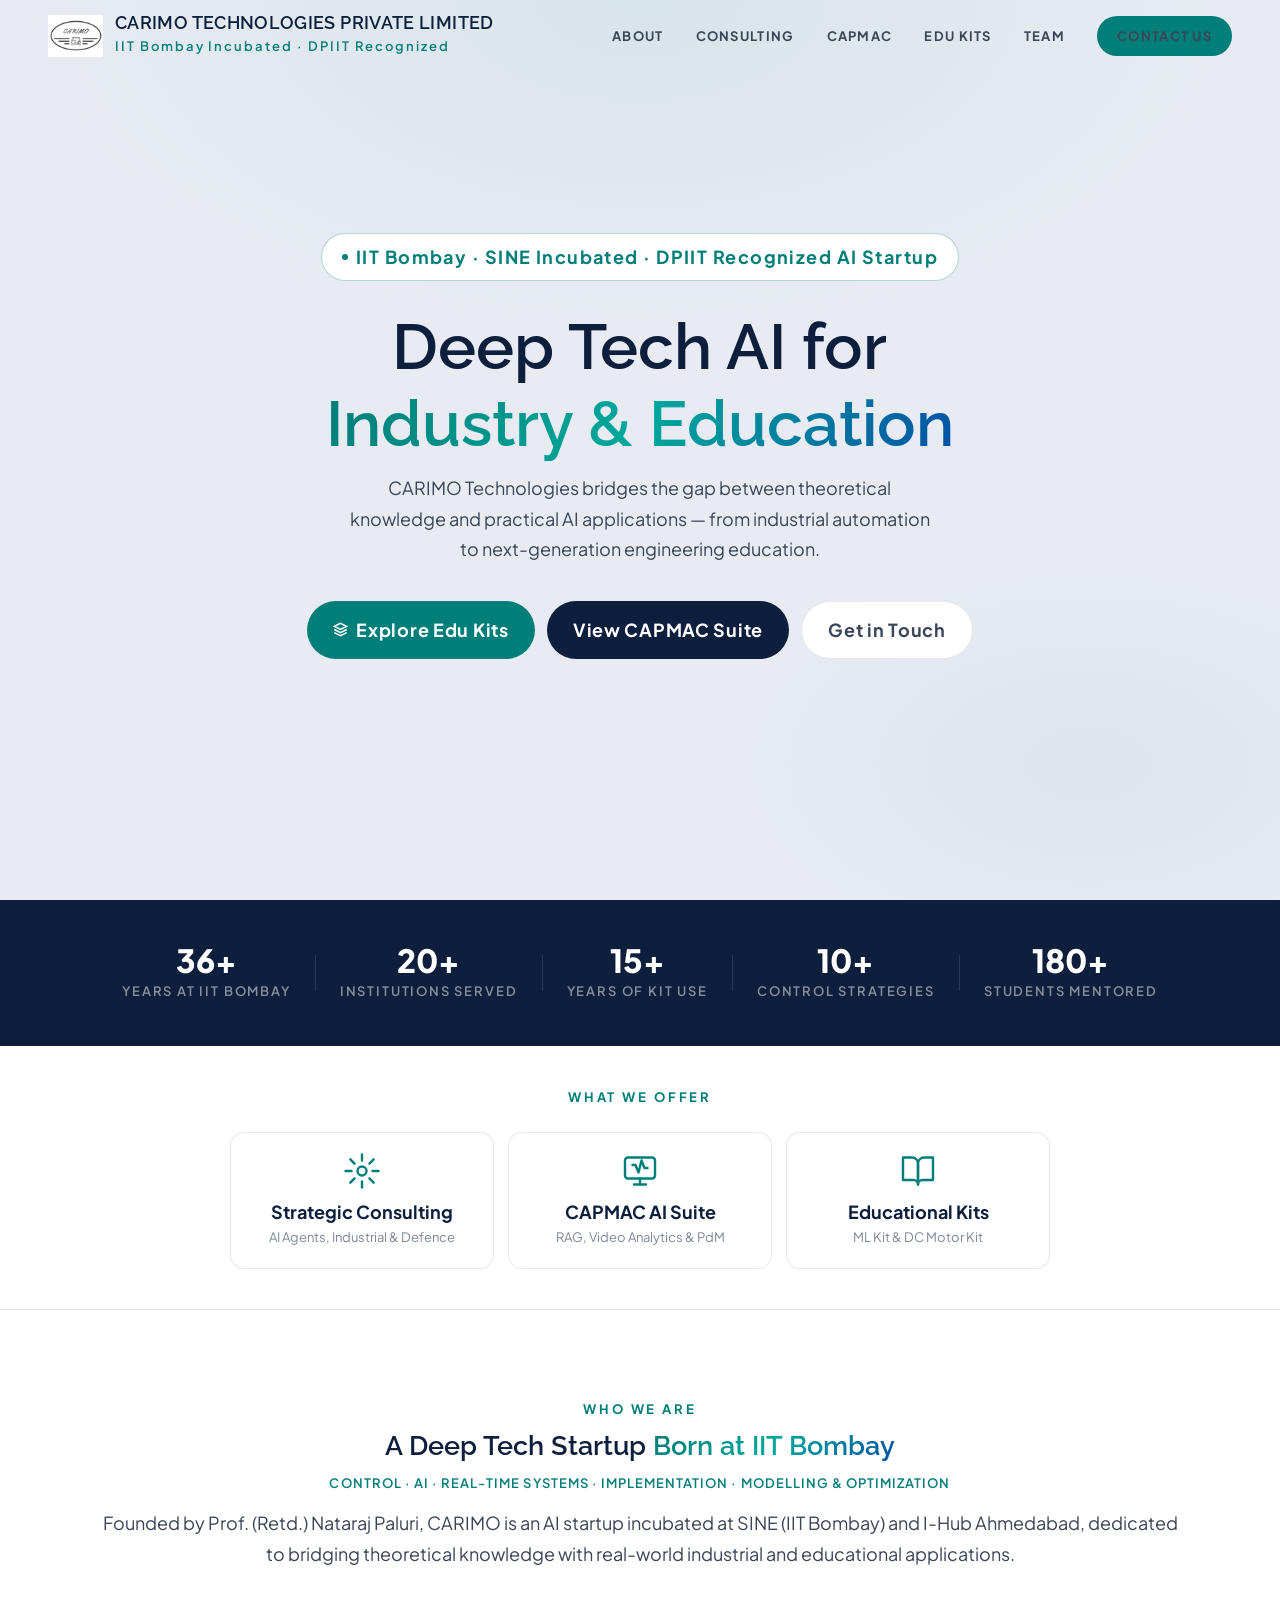
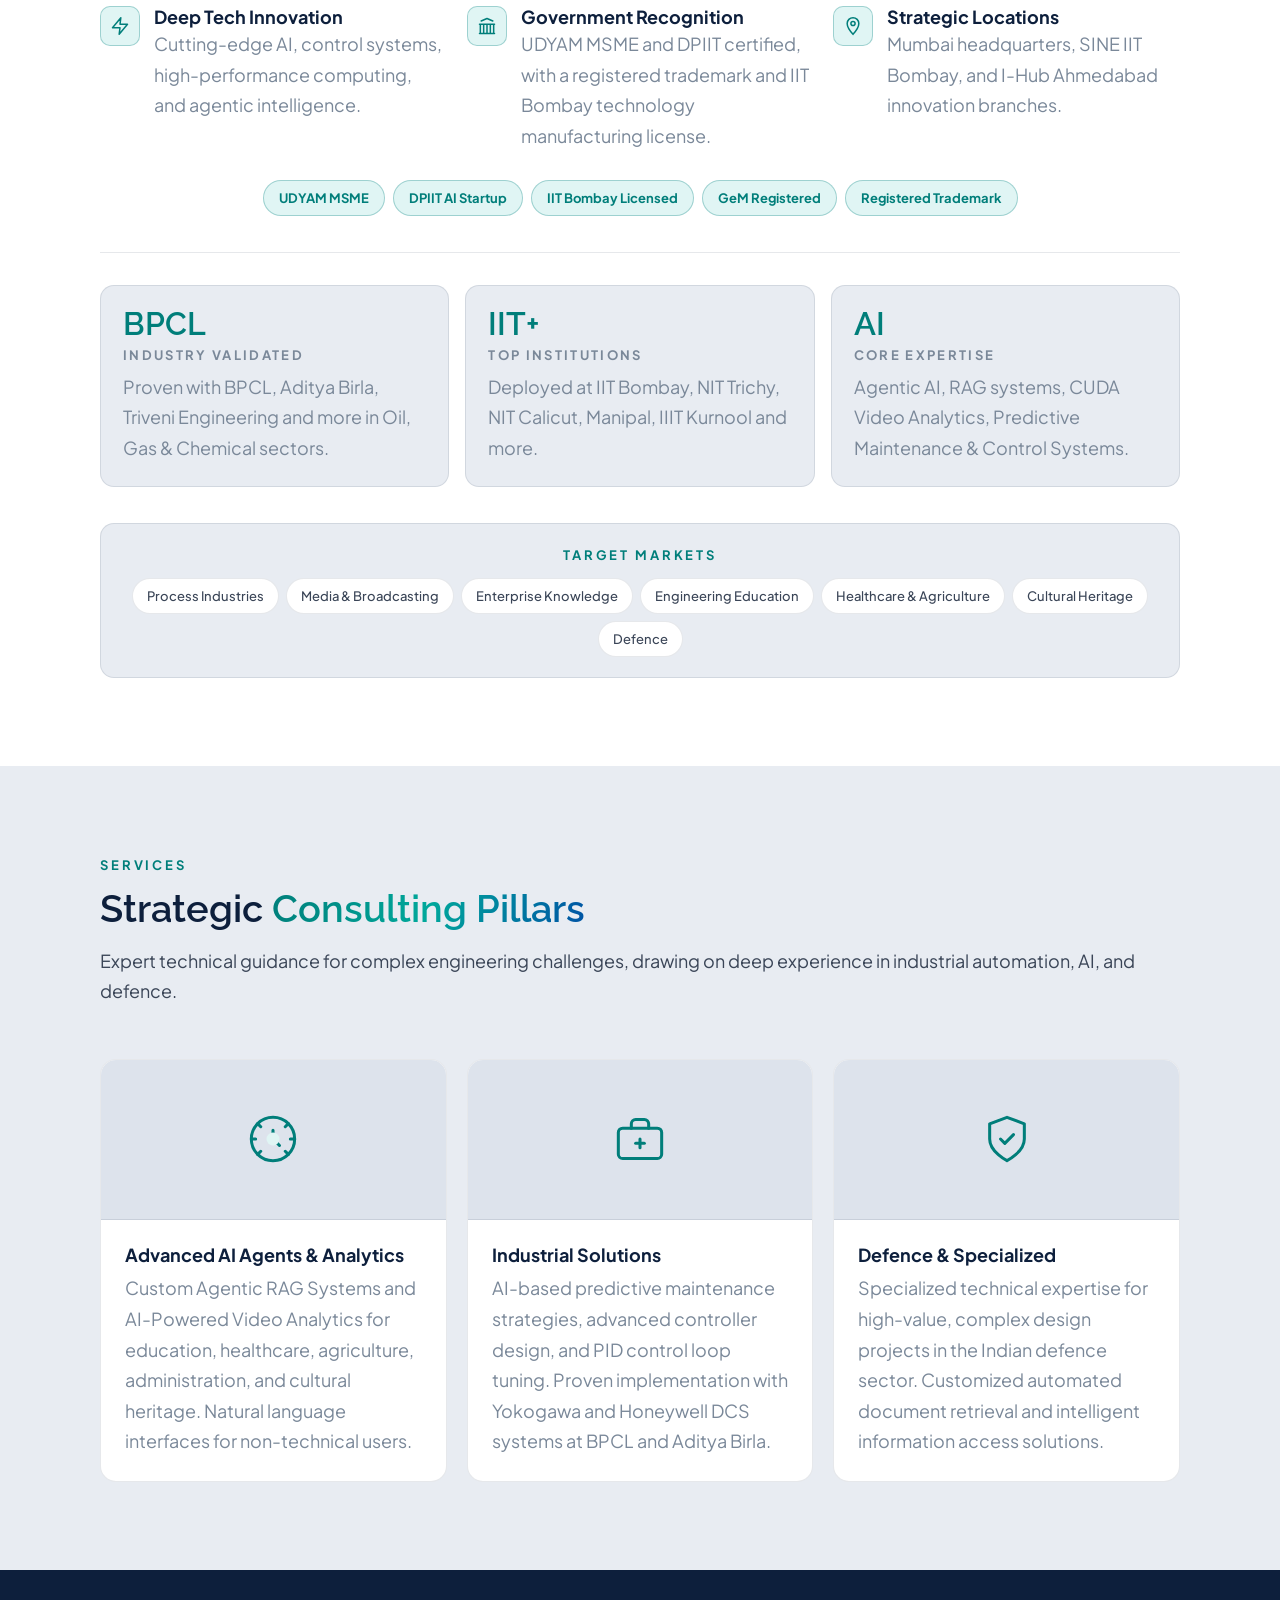
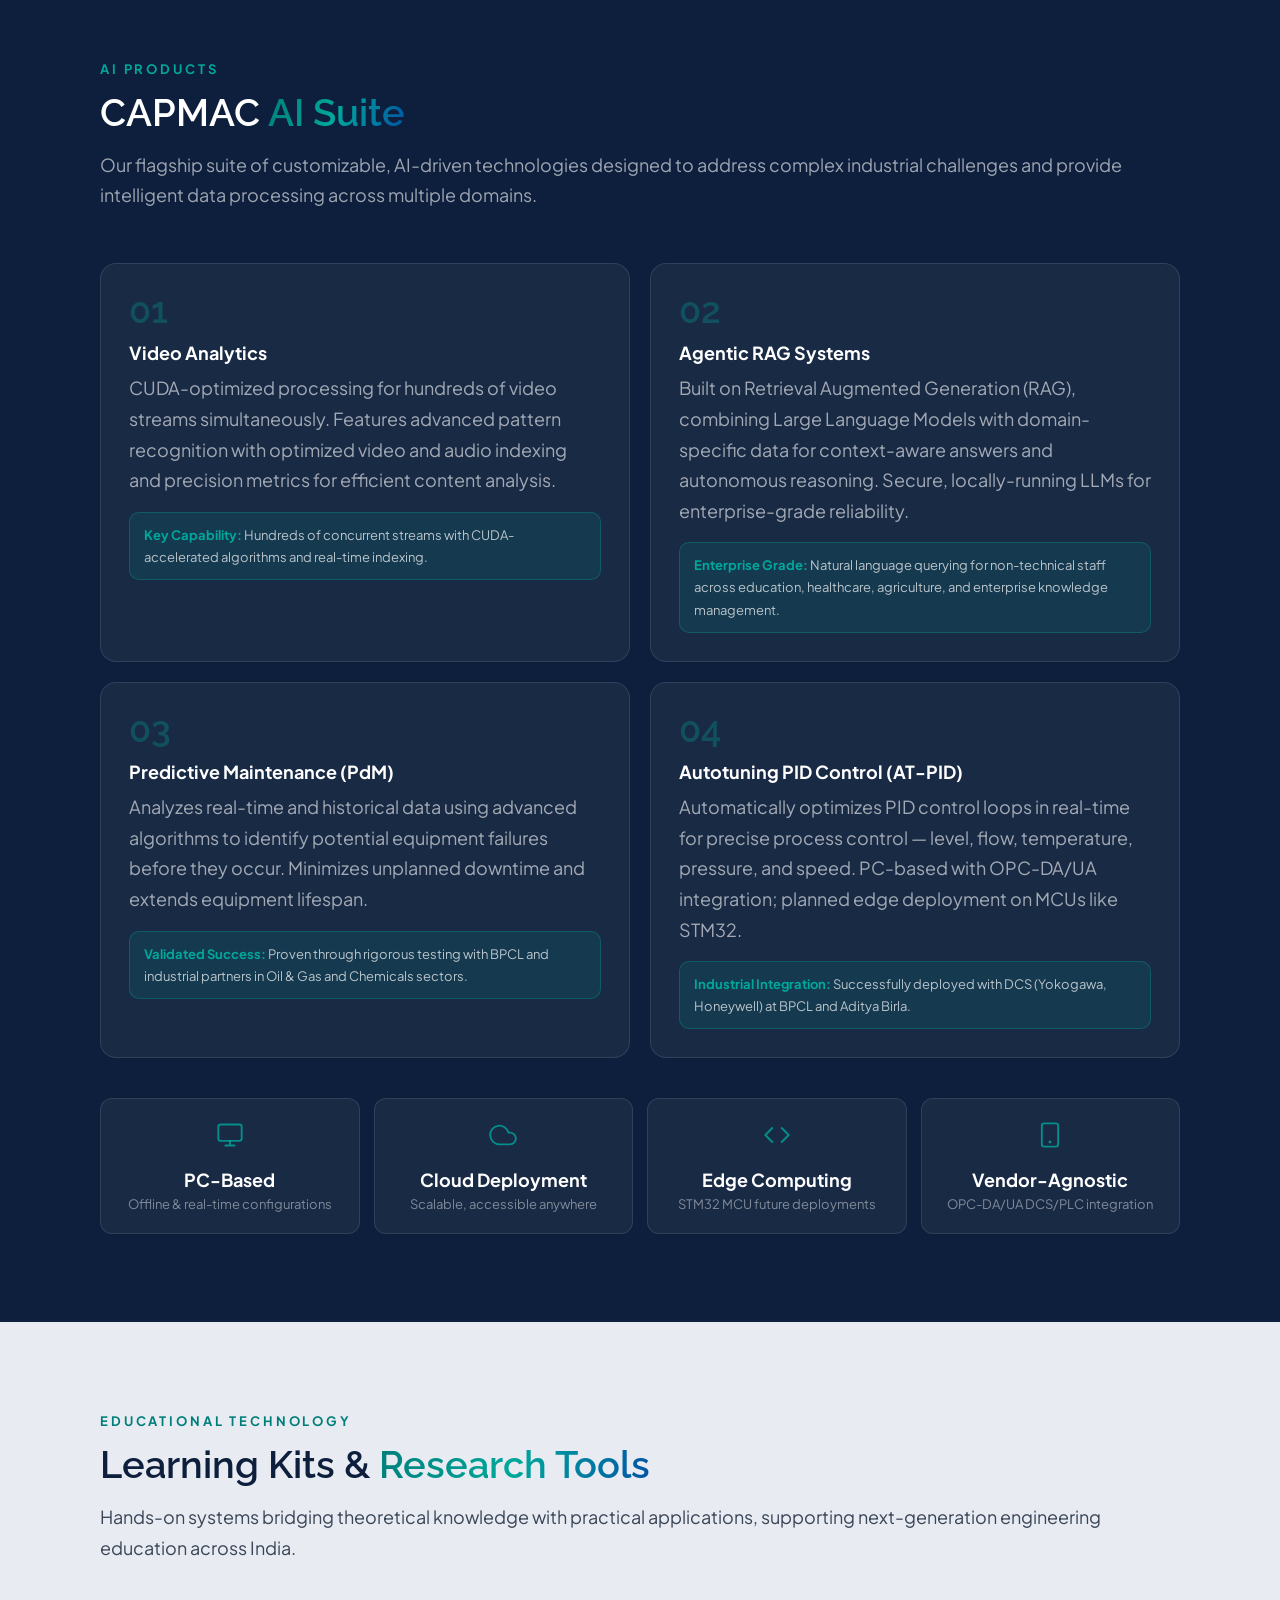
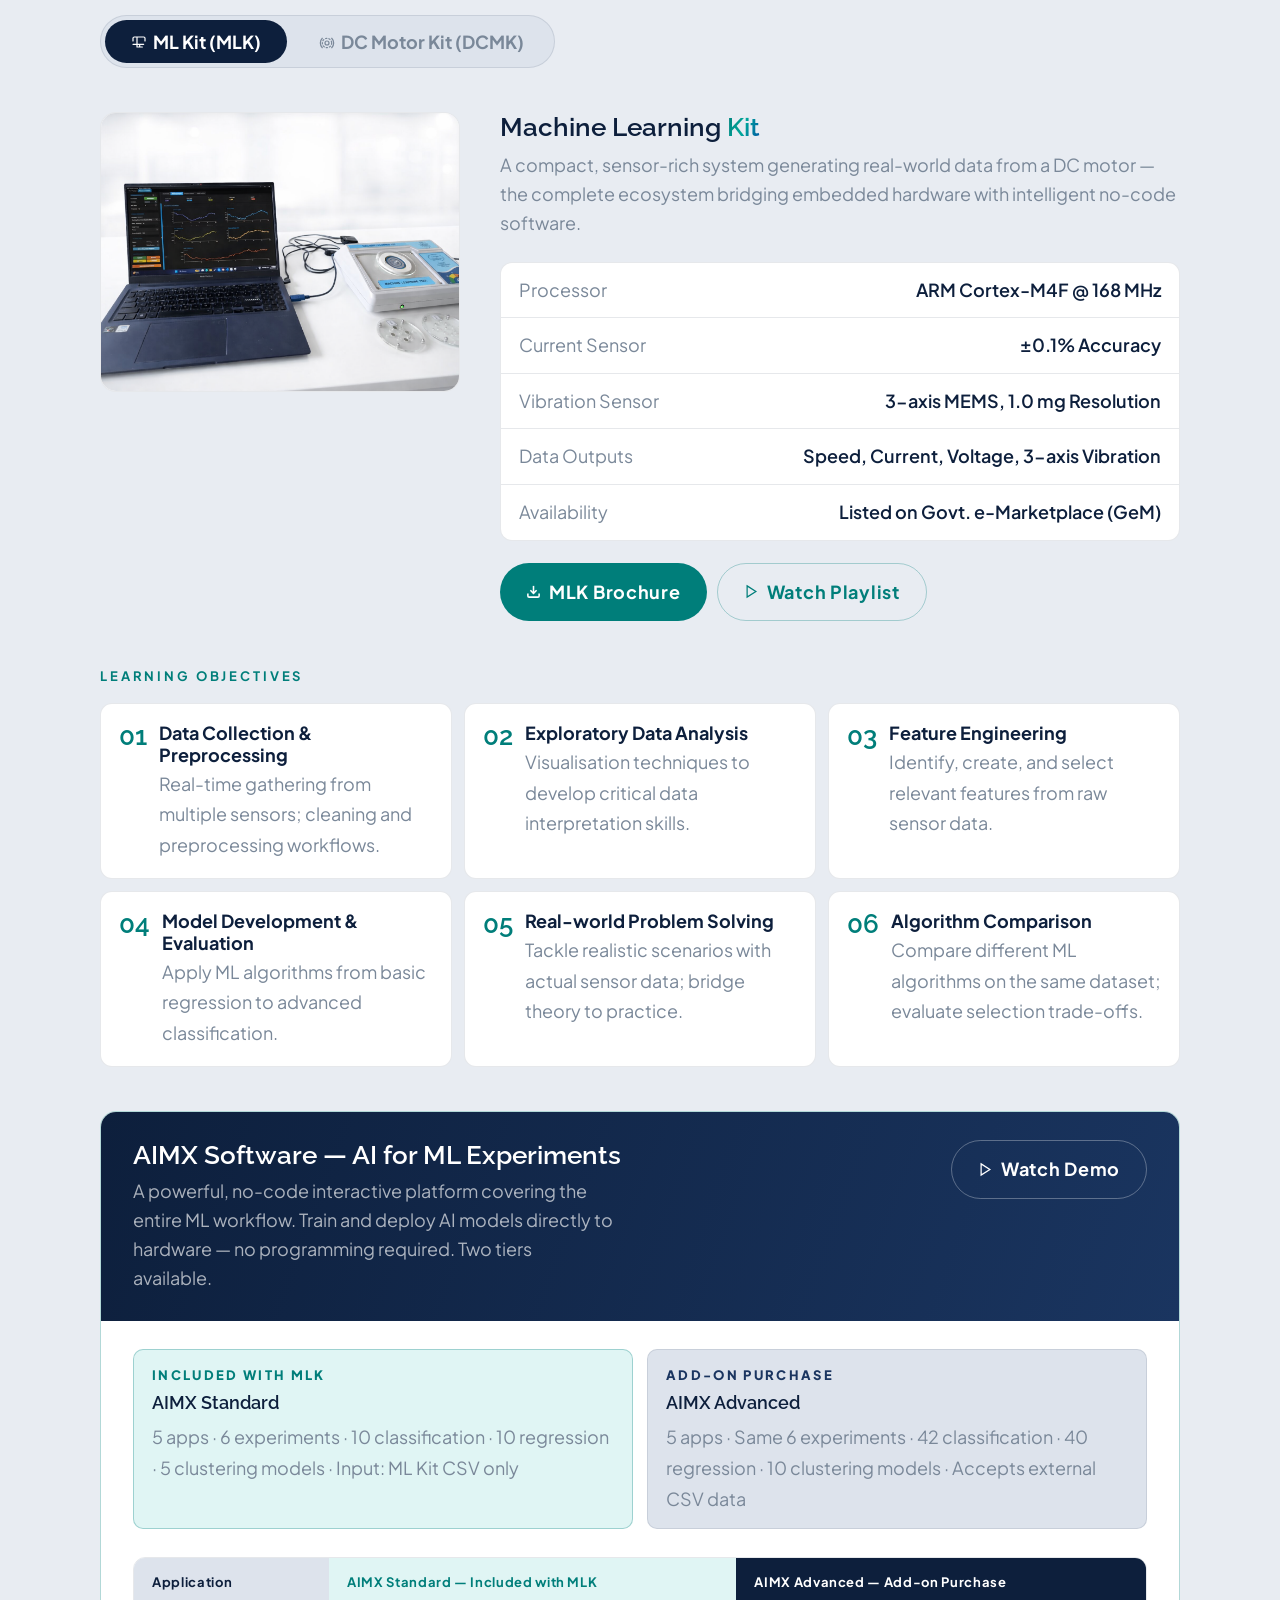
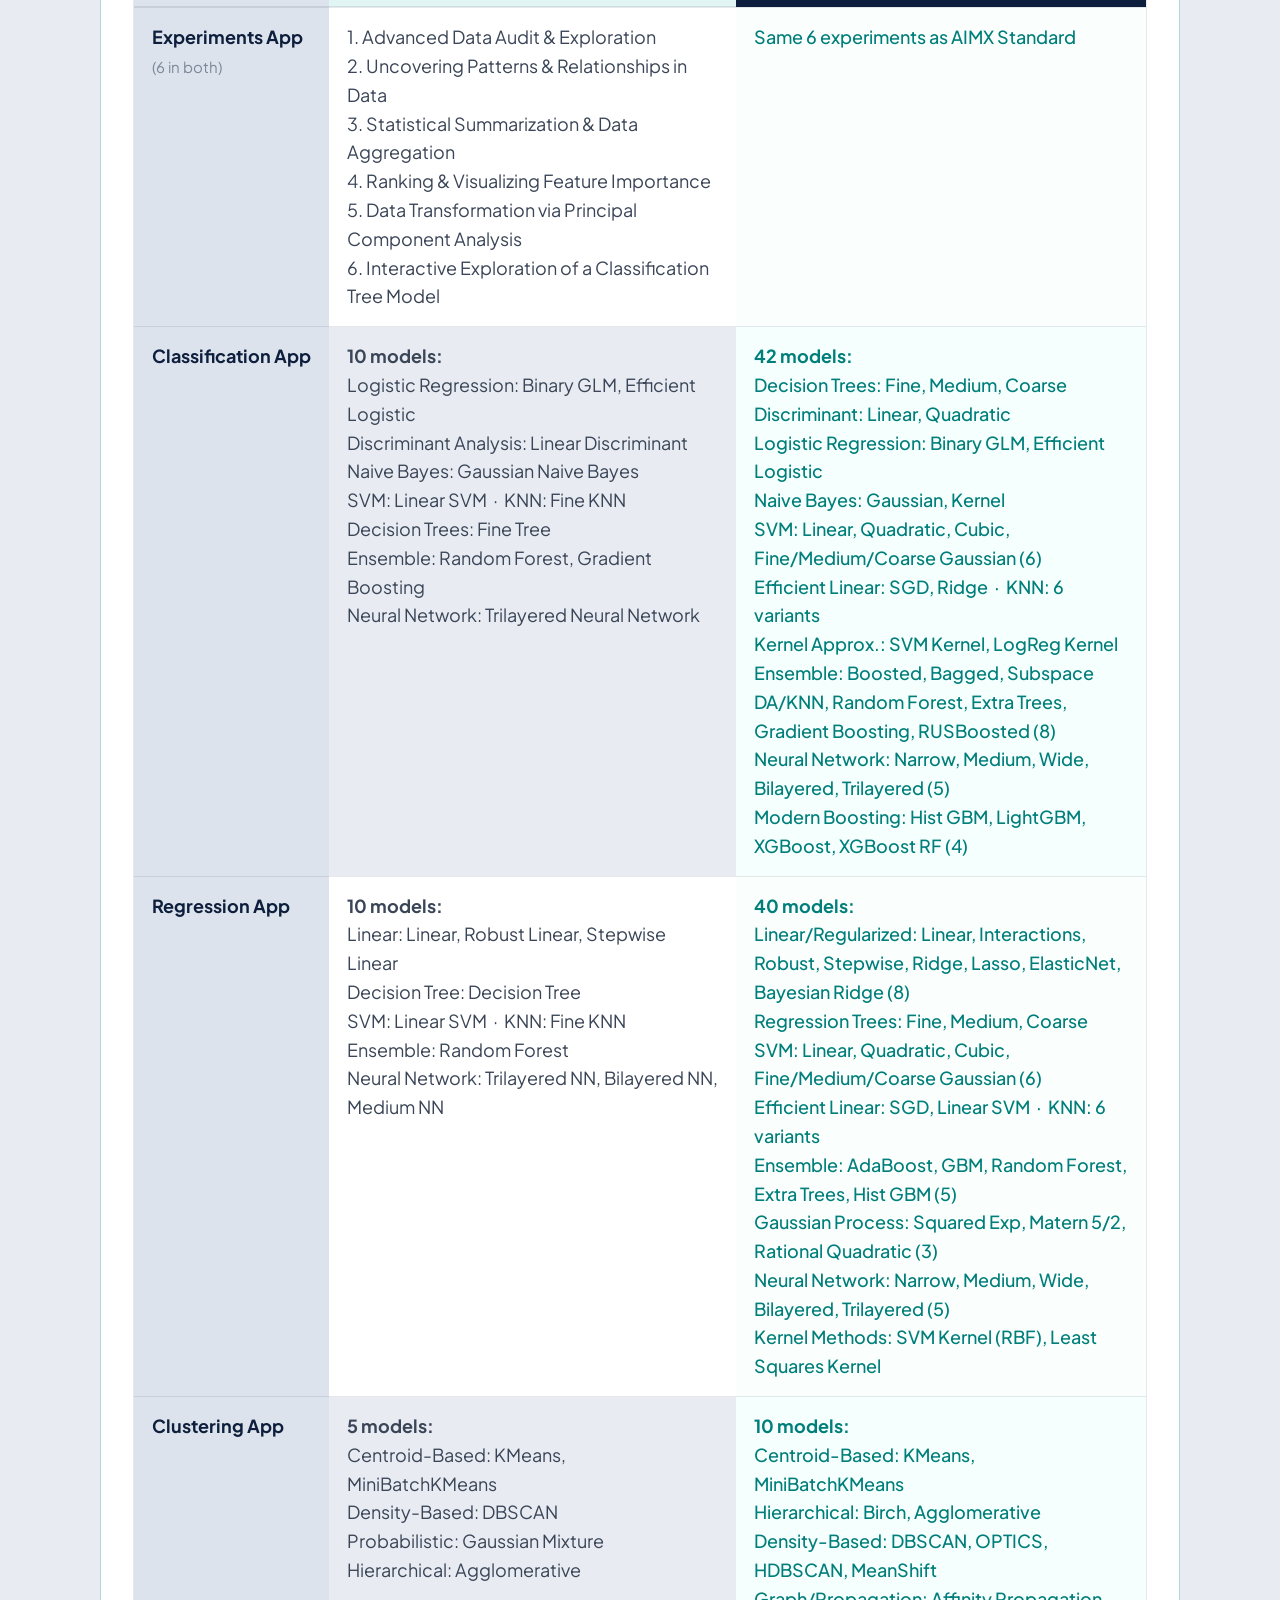
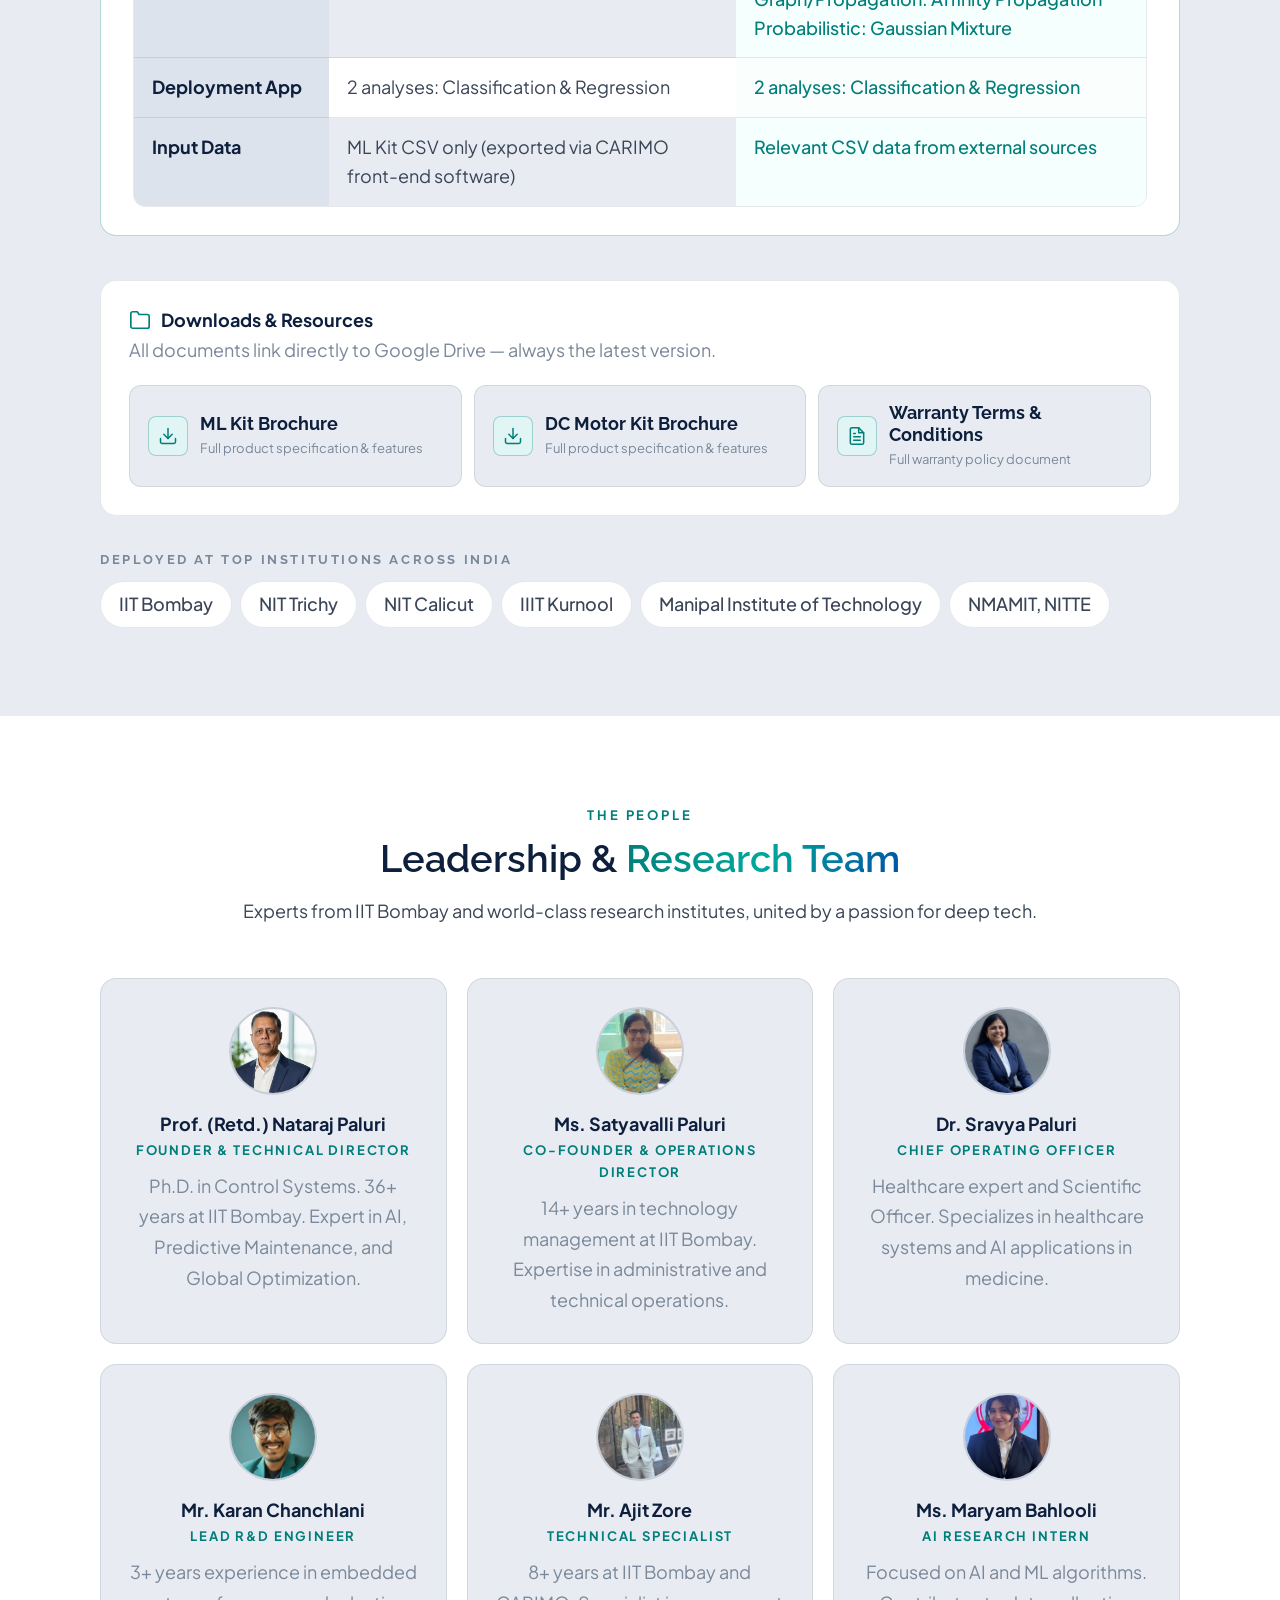
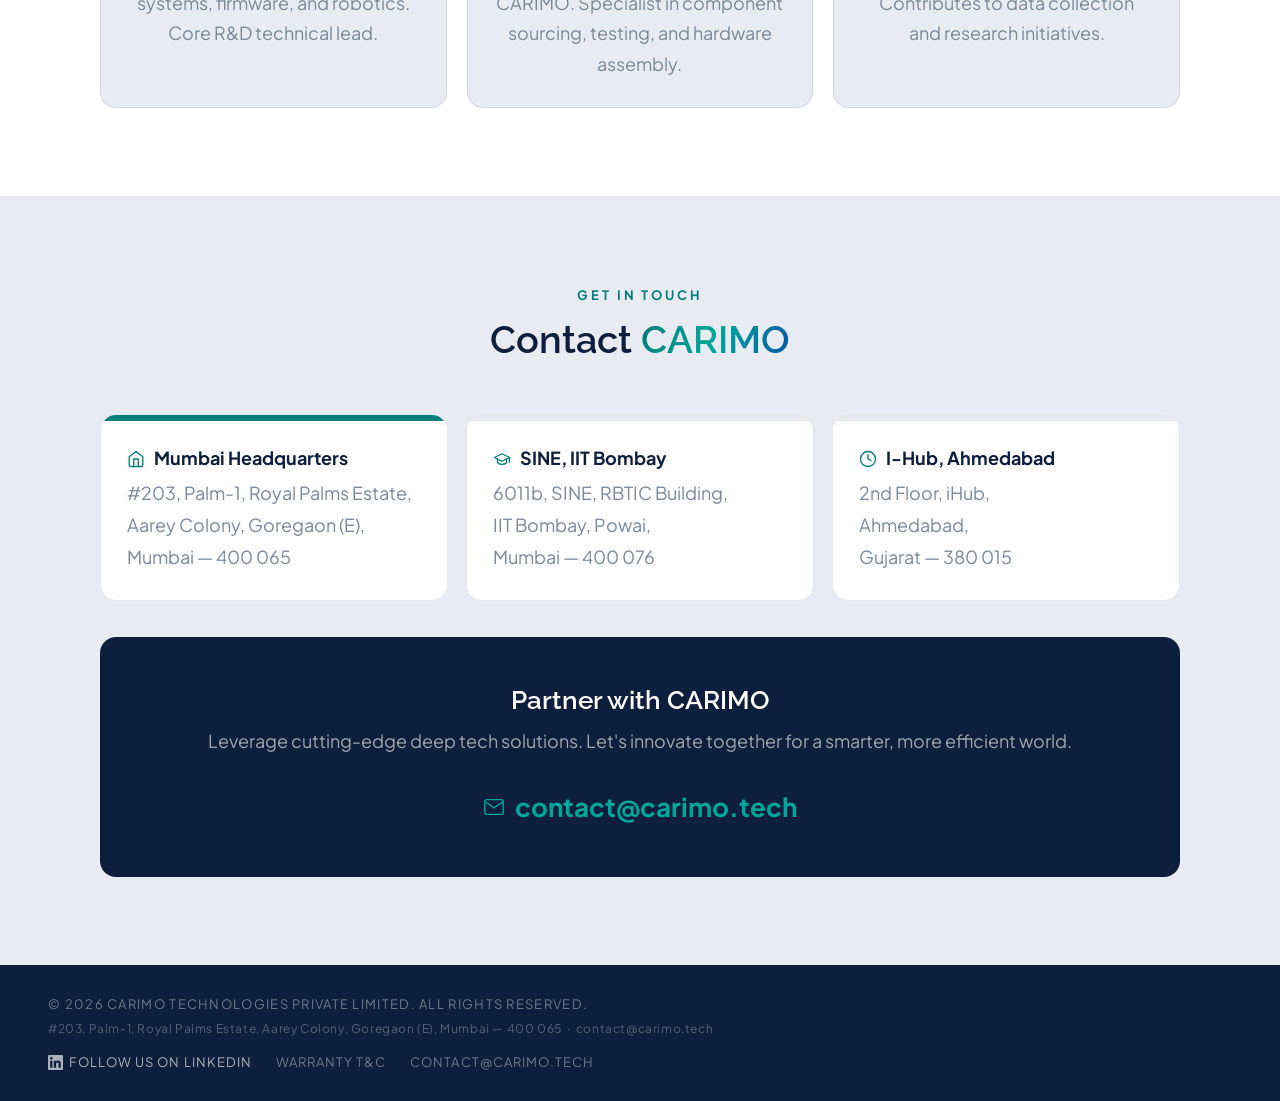
==== index.html @ b0d476e2 "Update index.html" ====
<!DOCTYPE html>
<html lang="en">
<head>
    <meta charset="UTF-8">
    <meta name="viewport" content="width=device-width, initial-scale=1.0">
    <title>CARIMO Technologies Pvt. Ltd. | Deep Tech AI & Industrial Automation</title>
    <meta name="description" content="CARIMO Technologies: Bridging AI, control systems, and education. IIT Bombay-incubated deep tech startup offering CAPMAC AI Suite, ML Kits, and DC Motor Kits.">
    <meta property="og:title" content="CARIMO Technologies Pvt. Ltd.">
    <meta property="og:description" content="Deep Tech AI, Industrial Automation & Educational Kits from IIT Bombay.">
    <meta property="og:type" content="website">
    <link rel="preconnect" href="https://fonts.googleapis.com">
    <link rel="preconnect" href="https://fonts.gstatic.com" crossorigin>
    <link href="https://fonts.googleapis.com/css2?family=Plus+Jakarta+Sans:wght@300;400;500;600;700;800&family=Raleway:wght@500;600;700&display=swap" rel="stylesheet">

    <style>
    :root {
        --bg:           #E8ECF2;
        --bg2:          #DDE3EC;
        --bg3:          #D0D8E4;
        --surface:      #FFFFFF;
        --navy:         #0D1F3C;
        --navy-light:   #1A3560;
        --accent:       #007E7A;
        --accent-light: #00A89B;
        --accent-pale:  #E0F5F4;
        --accent-mid:   rgba(0,126,122,0.12);
        --border:       rgba(13,31,60,0.10);
        --border-accent:rgba(0,126,122,0.30);
        --text:         #3A4557;
        --text-dim:     #7A8899;
        --text-bright:  #0D1F3C;
        --font-head:    'Raleway', sans-serif;
        --font-body:    'Plus Jakarta Sans', sans-serif;
        --radius:       16px;
        --shadow:       0 2px 20px rgba(13,31,60,0.08);
        --shadow-lg:    0 8px 40px rgba(13,31,60,0.12);

        /* ── TYPE SCALE (4 sizes) ─────────────────
           Display : clamp(36px,5.5vw,64px)  Hero H1 only
           --fs-1  : 38px   Section headings (H2)
           --fs-2  : 26px   Panel headings (H3, kit names, AIMX title, CTA)
           --fs-3  : 18px   All body text AND card/component headings
                            — headings use font-weight 700, body uses 400
           --fs-4  : 13px   Labels, badges, captions, footer, pills, nav
        ─────────────────────────────────────────── */
        --fs-1: 38px;
        --fs-2: 26px;
        --fs-3: 18px;
        --fs-4: 13px;
    }

    *, *::before, *::after { box-sizing: border-box; margin: 0; padding: 0; }
    html { scroll-behavior: smooth; }
    body { background: var(--bg); color: var(--text); font-family: var(--font-body); font-size: var(--fs-3); line-height: 1.7; overflow-x: hidden; }
    a { text-decoration: none; color: inherit; }
    img { display: block; max-width: 100%; }
    ::-webkit-scrollbar { width: 4px; }
    ::-webkit-scrollbar-track { background: var(--bg); }
    ::-webkit-scrollbar-thumb { background: var(--accent); border-radius: 2px; }

    h1,h2,h3,h4,h5 { font-family: var(--font-head); color: var(--text-bright); font-weight: 600; letter-spacing: 0em; line-height: 1.2; }
    p { color: var(--text); }
    .label { font-family: var(--font-body); font-size: var(--fs-4); font-weight: 700; letter-spacing: 0.22em; text-transform: uppercase; color: var(--accent); }
    .gradient-text { background: linear-gradient(110deg, var(--accent) 0%, var(--accent-light) 50%, #0052A5 100%); -webkit-background-clip: text; -webkit-text-fill-color: transparent; background-clip: text; }

    /* BUTTONS */
    .btn { display: inline-flex; align-items: center; gap: 8px; font-family: var(--font-body); font-size: var(--fs-3); font-weight: 700; letter-spacing: 0.04em; padding: 13px 26px; border-radius: 100px; transition: all 0.22s; cursor: pointer; border: none; white-space: nowrap; }
    .btn svg { width: 15px; height: 15px; flex-shrink: 0; }
    .btn-primary { background: var(--accent); color: #fff; }
    .btn-primary:hover { background: var(--navy); box-shadow: var(--shadow-lg); transform: translateY(-1px); }
    .btn-outline { background: transparent; color: var(--accent); border: 1.5px solid var(--border-accent); }
    .btn-outline:hover { background: var(--accent-mid); color: var(--navy); }
    .btn-ghost { background: var(--surface); color: var(--text); border: 1.5px solid var(--border); }
    .btn-ghost:hover { border-color: var(--border-accent); color: var(--accent); }
    .btn-navy { background: var(--navy); color: #fff; }
    .btn-navy:hover { background: var(--navy-light); box-shadow: var(--shadow-lg); }

    /* NAVBAR */
    #navbar { position: fixed; top: 0; left: 0; right: 0; z-index: 100; padding: 14px 48px; display: flex; justify-content: space-between; align-items: center; transition: all 0.3s; border-bottom: 1px solid transparent; }
    #navbar.scrolled { background: rgba(245,247,250,0.95); backdrop-filter: blur(20px); border-color: var(--border); box-shadow: var(--shadow); padding: 10px 48px; }
    .nav-logo { display: flex; align-items: center; gap: 12px; }
    .nav-logo img { height: 42px; width: auto; object-fit: contain; }
    .nav-logo-text .name { font-family: var(--font-head); font-size: var(--fs-3); font-weight: 600; color: var(--navy); letter-spacing: 0.02em; text-transform: uppercase; line-height: 1; }
    .nav-logo-text .sub { font-size: var(--fs-4); color: var(--accent); letter-spacing: 0.15em; margin-top: 3px; font-weight: 600; display: block; }
    .nav-links { display: flex; align-items: center; gap: 32px; }
    .nav-links a { font-size: var(--fs-4); font-weight: 700; letter-spacing: 0.1em; text-transform: uppercase; color: var(--text); transition: color 0.2s; }
    .nav-links a:hover { color: var(--accent); }
    .hamburger { display: none; flex-direction: column; gap: 5px; background: none; border: none; cursor: pointer; padding: 4px; }
    .hamburger span { display: block; width: 22px; height: 2px; background: var(--navy); border-radius: 2px; transition: all 0.3s; }
    .hamburger.open span:nth-child(1) { transform: translateY(7px) rotate(45deg); }
    .hamburger.open span:nth-child(2) { opacity: 0; }
    .hamburger.open span:nth-child(3) { transform: translateY(-7px) rotate(-45deg); }
    .mobile-menu { display: none; position: fixed; inset: 0; z-index: 99; background: rgba(245,247,250,0.98); backdrop-filter: blur(20px); flex-direction: column; justify-content: center; align-items: center; gap: 36px; }
    .mobile-menu.open { display: flex; }
    .mobile-menu a { font-family: var(--font-head); font-size: var(--fs-1); font-weight: 600; color: var(--navy); transition: color 0.2s; }
    .mobile-menu a:hover { color: var(--accent); }

    /* HERO */
    #hero { min-height: 100vh; display: flex; flex-direction: column; justify-content: center; align-items: center; padding: 120px 48px 72px; text-align: center; position: relative; overflow: hidden; }
    .hero-bg { position: absolute; inset: 0; pointer-events: none; background: radial-gradient(ellipse 70% 55% at 50% 0%, rgba(0,126,122,0.07) 0%, transparent 70%), radial-gradient(ellipse 50% 40% at 85% 85%, rgba(0,82,165,0.05) 0%, transparent 60%); }
    .hero-grid { display: none; }
    #hero .inner { position: relative; z-index: 2; max-width: 860px; }
    .hero-badge { display: inline-flex; align-items: center; gap: 8px; background: var(--surface); border: 1px solid var(--border-accent); border-radius: 100px; padding: 8px 20px; margin-bottom: 28px; font-size: var(--fs-3); font-weight: 700; letter-spacing: 0.08em; color: var(--accent); }
    .hero-badge::before { content: ''; width: 6px; height: 6px; background: var(--accent); border-radius: 50%; animation: blink 2s infinite; }
    @keyframes blink { 0%,100%{opacity:1;transform:scale(1)} 50%{opacity:.4;transform:scale(.8)} }
    #hero h1 { font-size: clamp(36px, 5.5vw, 64px); margin-bottom: 10px; color: var(--navy); }
    .hero-sub { font-size: var(--fs-4); color: var(--text-dim); letter-spacing: 0.1em; margin-bottom: 20px; font-weight: 600; text-transform: uppercase; }
    #hero .lead { font-size: var(--fs-3); color: var(--text); max-width: 600px; margin: 0 auto 36px; }
    .hero-actions { display: flex; gap: 12px; justify-content: center; flex-wrap: wrap; margin-bottom: 56px; }
    .hero-cards { display: grid; grid-template-columns: repeat(3,1fr); gap: 14px; width: 100%; max-width: 820px; margin: 0 auto; }
    .hero-card { background: var(--surface); border: 1px solid var(--border); border-radius: 14px; padding: 20px 16px; text-align: center; transition: all 0.25s; cursor: pointer; }
    .hero-card:hover { border-color: var(--border-accent); background: var(--accent-pale); transform: translateY(-3px); box-shadow: var(--shadow); }
    .hero-card .icon { font-size: 30px; margin-bottom: 8px; }
    .hero-card h4 { font-size: var(--fs-3); color: var(--navy); margin-bottom: 3px; font-family: var(--font-body); font-weight: 700; }
    .hero-card p { font-size: var(--fs-4); color: var(--text-dim); }

    /* TRUST */
    #trust { background: var(--navy); padding: 36px 48px; }
    .trust-inner { max-width: 1080px; margin: 0 auto; display: flex; align-items: center; flex-wrap: wrap; justify-content: space-around; }
    .trust-item { display: flex; flex-direction: column; align-items: center; gap: 4px; padding: 8px 20px; }
    .trust-item .num { font-family: var(--font-body); font-size: 32px; font-weight: 800; color: #fff; line-height: 1; }
    .trust-item .desc { font-size: var(--fs-4); letter-spacing: 0.14em; text-transform: uppercase; color: rgba(255,255,255,0.5); font-weight: 600; }
    .trust-div { width: 1px; height: 36px; background: rgba(255,255,255,0.12); }

    /* SECTIONS */
    section { padding: 88px 48px; }
    .section-inner { max-width: 1080px; margin: 0 auto; }
    .section-header { margin-bottom: 52px; }
    .section-header .label { display: block; margin-bottom: 10px; }
    .section-header h2 { font-size: var(--fs-1); }
    .section-header p { margin-top: 14px; max-width: 100%; font-size: var(--fs-3); }
    .section-header.center { text-align: center; }
    .section-header.center p { margin-left: auto; margin-right: auto; }

    /* ABOUT */
    #about { background: var(--surface); }
    .about-grid { display: flex; flex-direction: column; gap: 36px; }
    .about-top { display: block; }
    .about-bottom { display: grid; grid-template-columns: repeat(3,1fr); gap: 16px; padding-top: 32px; border-top: 1px solid var(--border); }
    .pillar { display: flex; gap: 14px; margin-bottom: 22px; }
    .pillar-icon { width: 40px; height: 40px; border-radius: 10px; background: var(--accent-pale); border: 1px solid var(--border-accent); display: flex; align-items: center; justify-content: center; font-size: 16px; flex-shrink: 0; }
    .pillar-text h4 { font-size: var(--fs-3); color: var(--navy); margin-bottom: 2px; font-family: var(--font-body); font-weight: 700; }
    .pillar-text p { font-size: var(--fs-3); color: var(--text-dim); }
    .cert-row { display: flex; flex-wrap: wrap; gap: 8px; margin-top: 28px; }
    .cert { background: var(--accent-pale); border: 1px solid var(--border-accent); border-radius: 100px; padding: 6px 15px; font-size: var(--fs-4); color: var(--accent); font-weight: 700; }
    .stat-grid { display: grid; grid-template-columns: 1fr 1fr; gap: 16px; }
    .stat-box { background: var(--bg); border: 1px solid var(--border); border-radius: 14px; padding: 22px; }
    .stat-box .big { font-family: var(--font-head); font-size: 32px; font-weight: 600; color: var(--accent); line-height: 1; }
    .stat-box .lbl { display: block; font-size: var(--fs-4); font-weight: 700; letter-spacing: 0.18em; text-transform: uppercase; color: var(--text-dim); margin-top: 4px; }
    .stat-box p { font-size: var(--fs-3); color: var(--text-dim); margin-top: 6px; }
    .market-box { margin-top: 16px; background: var(--bg); border: 1px solid var(--border); border-radius: 14px; padding: 20px; }
    .market-box .label { margin-bottom: 12px; display: block; }
    .pill-row { display: flex; flex-wrap: wrap; gap: 7px; margin-top: 12px; }
    .pill { background: var(--surface); border: 1px solid var(--border); border-radius: 100px; padding: 6px 14px; font-size: var(--fs-4); color: var(--text); font-weight: 500; }

    /* CONSULTING */
    #consulting { background: var(--bg); }
    .consult-grid { display: grid; grid-template-columns: repeat(3,1fr); gap: 20px; }
    .consult-card { background: var(--surface); border: 1px solid var(--border); border-radius: var(--radius); overflow: hidden; transition: all 0.25s; }
    .consult-card:hover { border-color: var(--border-accent); transform: translateY(-4px); box-shadow: var(--shadow-lg); }
    .consult-top { height: 160px; background: var(--bg2); display: flex; align-items: center; justify-content: center; font-size: 52px; border-bottom: 1px solid var(--border); }
    .consult-body { padding: 24px; }
    .consult-body h4 { font-size: var(--fs-3); color: var(--navy); margin-bottom: 8px; font-family: var(--font-body); font-weight: 700; }
    .consult-body p { font-size: var(--fs-3); color: var(--text-dim); line-height: 1.7; }

    /* CAPMAC */
    #capmac { background: var(--navy); }
    #capmac .section-header .label { color: var(--accent-light); }
    #capmac .section-header h2 { color: #fff; }
    #capmac .section-header p { color: rgba(255,255,255,0.6); }
    .capmac-grid { display: grid; grid-template-columns: 1fr 1fr; gap: 20px; }
    .capmac-card { background: rgba(255,255,255,0.05); border: 1px solid rgba(255,255,255,0.1); border-radius: var(--radius); padding: 28px; transition: all 0.25s; }
    .capmac-card:hover { background: rgba(255,255,255,0.08); border-color: rgba(0,168,155,0.5); transform: translateY(-3px); }
    .capmac-num { font-family: var(--font-head); font-size: 36px; font-weight: 600; color: rgba(0,168,155,0.3); line-height: 1; margin-bottom: 14px; }
    .capmac-card h3 { font-size: var(--fs-3); color: #fff; margin-bottom: 10px; font-family: var(--font-body); font-weight: 700; }
    .capmac-card p { font-size: var(--fs-3); color: rgba(255,255,255,0.6); line-height: 1.7; }
    .capmac-badge { margin-top: 16px; background: rgba(0,168,155,0.12); border: 1px solid rgba(0,168,155,0.3); border-radius: 10px; padding: 11px 14px; font-size: var(--fs-4); color: rgba(255,255,255,0.7); }
    .capmac-badge strong { color: var(--accent-light); }
    .deploy-row { display: grid; grid-template-columns: repeat(4,1fr); gap: 14px; margin-top: 40px; }
    .deploy-box { background: rgba(255,255,255,0.05); border: 1px solid rgba(255,255,255,0.1); border-radius: 12px; padding: 18px; text-align: center; }
    .deploy-box .icon { font-size: 26px; margin-bottom: 7px; }
    .deploy-box h5 { font-size: var(--fs-3); color: #fff; margin-bottom: 3px; font-family: var(--font-body); font-weight: 700; }
    .deploy-box p { font-size: var(--fs-4); color: rgba(255,255,255,0.45); }

    /* EDUCATION */
    #education { background: var(--bg); }
    .edu-tabs { display: flex; gap: 6px; margin-bottom: 44px; background: var(--bg2); border: 1px solid var(--border); border-radius: 100px; padding: 4px; width: fit-content; }
    .edu-tab { font-family: var(--font-body); font-size: var(--fs-3); font-weight: 700; padding: 10px 26px; border-radius: 100px; border: none; background: transparent; color: var(--text-dim); cursor: pointer; transition: all 0.22s; white-space: nowrap; }
    .edu-tab.active { background: var(--navy); color: #fff; }
    .edu-tab:hover:not(.active) { color: var(--navy); }
    .edu-panel { display: none; }
    .edu-panel.active { display: block; }

    /* Kit layout */
    .kit-hero { display: grid; grid-template-columns: 360px 1fr; gap: 40px; align-items: start; margin-bottom: 44px; }
    .kit-img { background: var(--surface); border: 1px solid var(--border); border-radius: var(--radius); height: 280px; display: flex; align-items: center; justify-content: center; overflow: hidden; font-size: 72px; }
    .kit-img img { width: 100%; height: 100%; object-fit: cover; }
    .kit-info h3 { font-size: var(--fs-2); color: var(--navy); margin-bottom: 8px; }
    .kit-info .kit-sub { font-size: var(--fs-3); color: var(--text-dim); margin-bottom: 24px; line-height: 1.6; }
    .spec-table { background: var(--surface); border: 1px solid var(--border); border-radius: 12px; overflow: hidden; margin-bottom: 22px; }
    .spec-row { display: flex; justify-content: space-between; align-items: center; padding: 12px 18px; font-size: var(--fs-3); border-bottom: 1px solid var(--border); }
    .spec-row:last-child { border-bottom: none; }
    .spec-row span:first-child { color: var(--text-dim); }
    .spec-row span:last-child { color: var(--navy); font-weight: 600; }
    .kit-btns { display: flex; gap: 10px; flex-wrap: wrap; }

    /* Objectives */
    .obj-label { font-family: var(--font-body); font-size: var(--fs-4); font-weight: 700; letter-spacing: 0.22em; text-transform: uppercase; color: var(--accent); display: block; margin-bottom: 16px; }
    .objectives { display: grid; grid-template-columns: repeat(3,1fr); gap: 12px; margin-bottom: 44px; }
    .obj-card { background: var(--surface); border: 1px solid var(--border); border-radius: 12px; padding: 18px; display: flex; gap: 12px; align-items: flex-start; transition: border-color 0.2s; }
    .obj-card:hover { border-color: var(--border-accent); }
    .obj-num { font-family: var(--font-head); font-size: var(--fs-2); font-weight: 600; color: var(--accent); line-height: 1; flex-shrink: 0; padding-top: 1px; }
    .obj-body h5 { font-size: var(--fs-3); color: var(--navy); margin-bottom: 3px; font-family: var(--font-body); font-weight: 700; }
    .obj-body p { font-size: var(--fs-3); color: var(--text-dim); }

    /* AIMX */
    .aimx-block { background: var(--surface); border: 1.5px solid var(--border-accent); border-radius: var(--radius); overflow: hidden; margin-bottom: 44px; }
    .aimx-header { background: linear-gradient(110deg, var(--navy) 0%, var(--navy-light) 100%); padding: 28px 32px; display: flex; justify-content: space-between; align-items: flex-start; gap: 20px; flex-wrap: wrap; }
    .aimx-header h4 { font-size: var(--fs-2); color: #fff; margin-bottom: 6px; }
    .aimx-header p { font-size: var(--fs-3); color: rgba(255,255,255,0.65); max-width: 480px; line-height: 1.6; }
    .aimx-body { padding: 28px 32px; }
    .aimx-tiers { display: grid; grid-template-columns: 1fr 1fr; gap: 14px; margin-bottom: 28px; }
    .tier-badge { border-radius: 10px; padding: 14px 18px; }
    .tier-std { background: var(--accent-pale); border: 1px solid var(--border-accent); }
    .tier-adv { background: var(--bg2); border: 1px solid var(--border); }
    .tier-label-text { font-size: var(--fs-4); font-weight: 800; letter-spacing: 0.18em; text-transform: uppercase; margin-bottom: 2px; }
    .tier-std .tier-label-text { color: var(--accent); }
    .tier-adv .tier-label-text { color: var(--navy-light); }
    .tier-name { font-family: var(--font-head); font-size: var(--fs-3); font-weight: 600; color: var(--navy); margin-bottom: 4px; }
    .tier-badge p { font-size: var(--fs-3); color: var(--text-dim); }

    /* AIMX table */
    .aimx-table-wrap { overflow-x: auto; border-radius: 12px; border: 1px solid var(--border); }
    .aimx-table { width: 100%; border-collapse: collapse; font-size: var(--fs-3); }
    .aimx-table th { padding: 13px 18px; font-weight: 700; text-align: left; font-size: var(--fs-4); letter-spacing: 0.05em; font-family: var(--font-body); border-bottom: 2px solid var(--border); }
    .aimx-table th:first-child { background: var(--bg2); color: var(--text-bright); width: 16%; }
    .aimx-table th.th-std { background: var(--accent-pale); color: var(--accent); width: 42%; }
    .aimx-table th.th-adv { background: var(--navy); color: #fff; width: 42%; }
    .aimx-table td { padding: 15px 18px; vertical-align: top; border-top: 1px solid var(--border); line-height: 1.6; font-size: var(--fs-3); }
    .aimx-table tr:hover td { background: var(--bg) !important; }
    .aimx-table td:first-child { font-weight: 700; color: var(--navy); font-size: var(--fs-3); background: var(--bg2); white-space: nowrap; }
    .aimx-table td.td-std { color: var(--text); background: #fff; }
    .aimx-table td.td-adv { color: var(--accent); font-weight: 500; background: #FAFFFE; }
    .aimx-table tr.row-alt td.td-std { background: var(--bg); }
    .aimx-table tr.row-alt td.td-adv { background: #F5FFFE; }

    /* DC highlights */
    .dc-highlights { display: grid; grid-template-columns: 1fr 1fr; gap: 12px; margin-bottom: 36px; }
    .dc-hl { background: var(--surface); border: 1px solid var(--border); border-radius: 12px; padding: 18px 20px; display: flex; gap: 14px; transition: border-color 0.2s; }
    .dc-hl:hover { border-color: var(--border-accent); }
    .dc-hl .icon { font-size: 24px; flex-shrink: 0; margin-top: 2px; }
    .dc-hl h5 { font-size: var(--fs-3); color: var(--navy); margin-bottom: 2px; font-family: var(--font-body); font-weight: 700; }
    .dc-hl p { font-size: var(--fs-3); color: var(--text-dim); }

    /* Apps grid */
    .apps-label { font-family: var(--font-body); font-size: var(--fs-4); font-weight: 700; letter-spacing: 0.22em; text-transform: uppercase; color: var(--accent); display: block; margin-bottom: 14px; }
    .apps-grid { display: grid; grid-template-columns: repeat(4,1fr); gap: 10px; margin-bottom: 36px; }
    .app-chip { background: var(--surface); border: 1px solid var(--border); border-radius: 8px; padding: 13px 14px; font-size: var(--fs-3); font-weight: 600; color: var(--text); text-align: center; transition: all 0.2s; }
    .app-chip:hover { border-color: var(--border-accent); color: var(--accent); background: var(--accent-pale); }

    /* Videos */
    .video-row { display: grid; grid-template-columns: 1fr 1fr; gap: 16px; margin-bottom: 36px; }
    .video-card { background: var(--surface); border: 1px solid var(--border); border-radius: 12px; overflow: hidden; transition: all 0.25s; }
    .video-card:hover { border-color: var(--border-accent); transform: translateY(-2px); box-shadow: var(--shadow); }
    .video-preview { height: 120px; background: linear-gradient(135deg, var(--bg2), var(--bg3)); display: flex; align-items: center; justify-content: center; }
    .play-btn { width: 48px; height: 48px; background: var(--accent); border-radius: 50%; display: flex; align-items: center; justify-content: center; transition: transform 0.2s; }
    .video-card:hover .play-btn { transform: scale(1.1); }
    .play-btn svg { width: 18px; height: 18px; fill: #fff; margin-left: 3px; }
    .video-meta { padding: 16px 18px; }
    .video-meta strong { display: block; font-size: var(--fs-3); color: var(--navy); margin-bottom: 2px; font-weight: 700; }
    .video-meta span { font-size: var(--fs-4); color: var(--text-dim); }

    /* Resources */
    .resources-box { background: var(--surface); border: 1px solid var(--border); border-radius: var(--radius); padding: 28px; margin-bottom: 36px; }
    .resources-box h4 { font-size: var(--fs-3); color: var(--navy); margin-bottom: 4px; font-family: var(--font-body); font-weight: 700; }
    .resources-box .sub { font-size: var(--fs-3); color: var(--text-dim); margin-bottom: 20px; }
    .res-grid { display: grid; grid-template-columns: repeat(3,1fr); gap: 12px; }
    .res-btn { display: flex; align-items: center; gap: 12px; background: var(--bg); border: 1px solid var(--border); border-radius: 12px; padding: 16px 18px; transition: all 0.22s; }
    .res-btn:hover { border-color: var(--border-accent); background: var(--accent-pale); }
    .res-icon { width: 40px; height: 40px; background: var(--accent-pale); border: 1px solid var(--border-accent); border-radius: 8px; display: flex; align-items: center; justify-content: center; font-size: 18px; flex-shrink: 0; }
    .res-text h5 { font-size: var(--fs-3); color: var(--navy); font-weight: 700; margin-bottom: 2px; }
    .res-text p { font-size: var(--fs-4); color: var(--text-dim); }

    /* Institutions */
    .inst-block h4 { font-size: var(--fs-4); font-weight: 700; letter-spacing: 0.2em; text-transform: uppercase; color: var(--text-dim); margin-bottom: 14px; }
    .inst-row { display: flex; flex-wrap: wrap; gap: 8px; }
    .inst-pill { background: var(--surface); border: 1px solid var(--border); border-radius: 100px; padding: 7px 18px; font-size: var(--fs-3); color: var(--text); font-weight: 500; transition: all 0.2s; }
    .inst-pill:hover { border-color: var(--border-accent); color: var(--accent); }

    /* TEAM */
    #team { background: var(--surface); }
    .team-grid { display: grid; grid-template-columns: repeat(3,1fr); gap: 20px; }
    .team-card { background: var(--bg); border: 1px solid var(--border); border-radius: var(--radius); padding: 28px; text-align: center; transition: all 0.25s; }
    .team-card:hover { border-color: var(--border-accent); transform: translateY(-4px); box-shadow: var(--shadow-lg); }
    .avatar { width: 88px; height: 88px; border-radius: 50%; background: var(--bg2); border: 2px solid var(--border); margin: 0 auto 18px; overflow: hidden; display: flex; align-items: center; justify-content: center; font-size: 32px; transition: border-color 0.25s; }
    .team-card:hover .avatar { border-color: var(--border-accent); }
    .avatar img { width: 100%; height: 100%; object-fit: cover; }
    .team-card h4 { font-size: var(--fs-3); color: var(--navy); margin-bottom: 4px; font-family: var(--font-body); font-weight: 700; }
    .team-card .role { font-size: var(--fs-4); font-weight: 700; letter-spacing: 0.14em; text-transform: uppercase; color: var(--accent); display: block; margin-bottom: 10px; }
    .team-card p { font-size: var(--fs-3); color: var(--text-dim); }

    /* CONTACT */
    #contact { background: var(--bg); }
    .contact-grid { display: grid; grid-template-columns: repeat(3,1fr); gap: 18px; margin-bottom: 36px; }
    .contact-card { background: var(--surface); border: 1px solid var(--border); border-radius: var(--radius); overflow: hidden; transition: all 0.25s; }
    .contact-card:hover { border-color: var(--border-accent); box-shadow: var(--shadow); }
    .contact-top { height: 6px; background: var(--border); }
    .contact-top.hl { background: var(--accent); }
    .contact-body { padding: 26px; }
    .contact-body h4 { font-size: var(--fs-3); color: var(--navy); margin-bottom: 8px; font-family: var(--font-body); font-weight: 700; }
    .contact-body p { font-size: var(--fs-3); color: var(--text-dim); line-height: 1.8; }
    .contact-cta { background: var(--navy); border-radius: var(--radius); padding: 48px; text-align: center; }
    .contact-cta h3 { font-size: var(--fs-2); color: #fff; margin-bottom: 10px; }
    .contact-cta p { font-size: var(--fs-3); color: rgba(255,255,255,0.6); margin-bottom: 28px; }
    .email-link { font-family: var(--font-body); font-size: var(--fs-2); font-weight: 700; color: var(--accent-light); display: inline-flex; align-items: center; gap: 10px; transition: opacity 0.2s; }
    .email-link:hover { opacity: 0.75; }

    /* INCUBATION */
    #incubation { background: var(--surface); padding: 52px 48px; border-top: 1px solid var(--border); }
    .incubation-inner { max-width: 1080px; margin: 0 auto; text-align: center; }
    .logo-strip { display: flex; flex-wrap: wrap; justify-content: center; align-items: center; gap: 14px; margin-top: 28px; }
    .logo-card { background: var(--bg); border: 1px solid var(--border); border-radius: 12px; padding: 14px 20px; min-width: 130px; height: 72px; display: flex; align-items: center; justify-content: center; transition: all 0.25s; }
    .logo-card:hover { border-color: var(--border-accent); transform: scale(1.04); box-shadow: var(--shadow); }
    .logo-card img { max-width: 100%; max-height: 100%; object-fit: contain; filter: grayscale(1); opacity: 0.6; transition: all 0.25s; }
    .logo-card:hover img { filter: grayscale(0); opacity: 1; }
    .cert-card { border-color: var(--border-accent); }
    .cert-card .ct { font-family: var(--font-head); font-size: var(--fs-3); font-weight: 600; color: var(--accent); text-align: center; line-height: 1.3; }
    .cert-card .ct small { display: block; font-family: var(--font-body); font-size: var(--fs-4); font-weight: 700; letter-spacing: 0.12em; color: var(--text-dim); margin-top: 3px; text-transform: uppercase; }

    /* FOOTER */
    footer { background: var(--navy); padding: 28px 48px; display: flex; justify-content: space-between; align-items: center; flex-wrap: wrap; gap: 12px; }
    footer p { font-size: var(--fs-4); color: rgba(255,255,255,0.4); letter-spacing: 0.1em; text-transform: uppercase; }
    .footer-links { display: flex; gap: 24px; align-items: center; }
    .footer-links a { font-size: var(--fs-4); color: rgba(255,255,255,0.4); letter-spacing: 0.08em; text-transform: uppercase; transition: color 0.2s; }
    .footer-links a:hover { color: var(--accent-light); }

    /* BACK TO TOP */
    #back-top { position: fixed; bottom: 28px; right: 28px; width: 42px; height: 42px; background: var(--navy); border: none; border-radius: 50%; display: flex; align-items: center; justify-content: center; cursor: pointer; opacity: 0; transform: translateY(10px); transition: all 0.3s; z-index: 90; box-shadow: var(--shadow); }
    #back-top.visible { opacity: 1; transform: translateY(0); }
    #back-top:hover { background: var(--accent); }
    #back-top svg { width: 16px; height: 16px; stroke: #fff; }

    /* SVG ICONS — replaces all emojis */
    .svg-icon { display:flex; align-items:center; justify-content:center; flex-shrink:0; }
    .svg-icon svg { display:block; }
    .hero-card .icon { display:flex; align-items:center; justify-content:center; margin-bottom:12px; }
    .hero-card .icon svg { width:36px; height:36px; }
    .pillar-icon svg { width:20px; height:20px; }
    .consult-top svg { width:52px; height:52px; }
    .deploy-box .icon svg { width:28px; height:28px; }
    .dc-hl .icon svg { width:22px; height:22px; }
    .res-icon svg { width:20px; height:20px; }
    .contact-body h4 svg { width:18px; height:18px; vertical-align:middle; margin-right:6px; margin-top:-2px; }
    .fade-up { opacity: 0; transform: translateY(22px); transition: opacity 0.55s ease, transform 0.55s ease; }
    .fade-up.vis { opacity: 1; transform: translateY(0); }

    /* RESPONSIVE */
    @media (max-width: 920px) {
        section { padding: 60px 24px; }
        #navbar, #navbar.scrolled { padding: 12px 24px; }
        #incubation { padding: 44px 24px; }
        footer { padding: 24px; flex-direction: column; text-align: center; }
        .nav-links { display: none; }
        .hamburger { display: flex; }
        .hero-cards { grid-template-columns: 1fr; max-width: 300px; }
        .about-grid, .capmac-grid, .consult-grid, .contact-grid, .team-grid,
        .about-top, .about-bottom,
        .kit-hero, .dc-highlights, .video-row, .aimx-tiers { grid-template-columns: 1fr; }
        .objectives { grid-template-columns: 1fr 1fr; }
        .apps-grid { grid-template-columns: repeat(2,1fr); }
        .res-grid { grid-template-columns: 1fr; }
        .deploy-row { grid-template-columns: 1fr 1fr; }
        .kit-img { height: 220px; }
        .trust-div { display: none; }
        .edu-tabs { flex-direction: column; border-radius: var(--radius); width: 100%; }
        .edu-tab { border-radius: 10px; }
    }
    @media (max-width: 600px) {
        .objectives { grid-template-columns: 1fr; }
        .aimx-table th, .aimx-table td { padding: 8px 10px; font-size: var(--fs-4); }
    }
    </style>
</head>
<body>

<!-- NAVBAR -->
<nav id="navbar">
    <a href="#" class="nav-logo">
        <img src="carimo-logo.png" alt="CARIMO" onerror="this.style.display='none'">
        <div class="nav-logo-text">
            <div class="name">CARIMO Technologies Private Limited</div>
            <span class="sub">IIT Bombay Incubated · DPIIT Recognized</span>
        </div>
    </a>
    <div class="nav-links">
        <a href="#about">About</a>
        <a href="#consulting">Consulting</a>
        <a href="#capmac">CAPMAC</a>
        <a href="#education">Edu Kits</a>
        <a href="#team">Team</a>
        <a href="#contact" class="btn btn-primary" style="padding:9px 20px;">Contact Us</a>
    </div>
    <button class="hamburger" id="hamburger" aria-label="Menu">
        <span></span><span></span><span></span>
    </button>
</nav>
<div class="mobile-menu" id="mobile-menu">
    <a href="#about" onclick="closeMobile()">About</a>
    <a href="#consulting" onclick="closeMobile()">Consulting</a>
    <a href="#capmac" onclick="closeMobile()">CAPMAC</a>
    <a href="#education" onclick="closeMobile()">Edu Kits</a>
    <a href="#team" onclick="closeMobile()">Team</a>
    <a href="#contact" onclick="closeMobile()" style="color:var(--accent)">Contact Us →</a>
</div>

<!-- HERO -->
<header id="hero">
    <div class="hero-bg"></div>
    <div class="hero-grid"></div>
    <div class="inner">
        <div class="hero-badge">IIT Bombay · SINE Incubated · DPIIT Recognized AI Startup</div>
        <h1>Deep Tech AI for<br><span class="gradient-text">Industry & Education</span></h1>
        <p class="lead">CARIMO Technologies bridges the gap between theoretical knowledge and practical AI applications — from industrial automation to next-generation engineering education.</p>
        <div class="hero-actions">
            <a href="#education" class="btn btn-primary">
                <svg viewBox="0 0 24 24" fill="none" stroke="currentColor" stroke-width="2.5"><path d="M12 2L2 7l10 5 10-5-10-5z"/><path d="M2 17l10 5 10-5M2 12l10 5 10-5"/></svg>
                Explore Edu Kits
            </a>
            <a href="#capmac" class="btn btn-navy">View CAPMAC Suite</a>
            <a href="#contact" class="btn btn-ghost">Get in Touch</a>
        </div>
    </div>
</header>

<!-- TRUST -->
<div id="trust">
    <div class="trust-inner">
        <div class="trust-item"><span class="num">36+</span><span class="desc">Years at IIT Bombay</span></div>
        <div class="trust-div"></div>
        <div class="trust-item"><span class="num">20+</span><span class="desc">Institutions Served</span></div>
        <div class="trust-div"></div>
        <div class="trust-item"><span class="num">15+</span><span class="desc">Years of Kit Use</span></div>
        <div class="trust-div"></div>
        <div class="trust-item"><span class="num">10+</span><span class="desc">Control Strategies</span></div>
        <div class="trust-div"></div>
        <div class="trust-item"><span class="num">180+</span><span class="desc">Students Mentored</span></div>
    </div>
</div>

<!-- WHAT WE OFFER -->
<div style="background:var(--surface);border-bottom:1px solid var(--border);padding:40px 48px;">
    <div style="max-width:1080px;margin:0 auto;">
        <p style="font-size:var(--fs-4);font-weight:700;letter-spacing:0.22em;text-transform:uppercase;color:var(--accent);text-align:center;margin-bottom:24px;">What We Offer</p>
        <div class="hero-cards">
            <a href="#consulting" class="hero-card">
                <div class="icon"><svg viewBox="0 0 24 24" fill="none" stroke="var(--accent)" stroke-width="1.6" stroke-linecap="round" stroke-linejoin="round"><circle cx="12" cy="12" r="3"/><path d="M12 1v4M12 19v4M4.22 4.22l2.83 2.83M16.95 16.95l2.83 2.83M1 12h4M19 12h4M4.22 19.78l2.83-2.83M16.95 7.05l2.83-2.83"/></svg></div>
                <h4>Strategic Consulting</h4>
                <p>AI Agents, Industrial & Defence</p>
            </a>
            <a href="#capmac" class="hero-card">
                <div class="icon"><svg viewBox="0 0 24 24" fill="none" stroke="var(--accent)" stroke-width="1.6" stroke-linecap="round" stroke-linejoin="round"><rect x="2" y="3" width="20" height="14" rx="2"/><path d="M8 21h8M12 17v4"/><path d="M7 8h2l2 5 2-8 2 5h2"/></svg></div>
                <h4>CAPMAC AI Suite</h4>
                <p>RAG, Video Analytics & PdM</p>
            </a>
            <a href="#education" class="hero-card">
                <div class="icon"><svg viewBox="0 0 24 24" fill="none" stroke="var(--accent)" stroke-width="1.6" stroke-linecap="round" stroke-linejoin="round"><path d="M2 3h6a4 4 0 0 1 4 4v14a3 3 0 0 0-3-3H2z"/><path d="M22 3h-6a4 4 0 0 0-4 4v14a3 3 0 0 1 3-3h7z"/></svg></div>
                <h4>Educational Kits</h4>
                <p>ML Kit & DC Motor Kit</p>
            </a>
        </div>
    </div>
</div>

<!-- ABOUT -->
<section id="about">
    <div class="section-inner">
        <div class="about-grid fade-up">

            <!-- TOP: heading + description + pillars + certs, centred -->
            <div class="about-top" style="text-align:center;">
                <div>
                    <span class="label" style="display:block;margin-bottom:10px;">Who We Are</span>
                    <h2 style="margin-bottom:10px;">A Deep Tech Startup <span class="gradient-text">Born at IIT Bombay</span></h2>
                    <p style="font-size:var(--fs-4);font-weight:600;letter-spacing:0.08em;color:var(--accent);text-transform:uppercase;margin-bottom:14px;">Control · AI · Real-time Systems · Implementation · Modelling & Optimization</p>
                    <p style="margin-bottom:36px;">Founded by Prof. (Retd.) Nataraj Paluri, CARIMO is an AI startup incubated at SINE (IIT Bombay) and I-Hub Ahmedabad, dedicated to bridging theoretical knowledge with real-world industrial and educational applications.</p>
                    <div style="display:grid;grid-template-columns:repeat(3,1fr);gap:20px;text-align:left;margin-bottom:28px;">
                        <div class="pillar" style="margin-bottom:0;"><div class="pillar-icon"><svg viewBox="0 0 24 24" fill="none" stroke="var(--accent)" stroke-width="1.8" stroke-linecap="round" stroke-linejoin="round"><polygon points="13 2 3 14 12 14 11 22 21 10 12 10 13 2"/></svg></div><div class="pillar-text"><h4>Deep Tech Innovation</h4><p>Cutting-edge AI, control systems, high-performance computing, and agentic intelligence.</p></div></div>
                        <div class="pillar" style="margin-bottom:0;"><div class="pillar-icon"><svg viewBox="0 0 24 24" fill="none" stroke="var(--accent)" stroke-width="1.8" stroke-linecap="round" stroke-linejoin="round"><path d="M3 21h18M3 10h18M5 6l7-3 7 3M4 10v11M20 10v11M8 10v11M16 10v11M12 10v11"/></svg></div><div class="pillar-text"><h4>Government Recognition</h4><p>UDYAM MSME and DPIIT certified, with a registered trademark and IIT Bombay technology manufacturing license.</p></div></div>
                        <div class="pillar" style="margin-bottom:0;"><div class="pillar-icon"><svg viewBox="0 0 24 24" fill="none" stroke="var(--accent)" stroke-width="1.8" stroke-linecap="round" stroke-linejoin="round"><path d="M12 2C8.13 2 5 5.13 5 9c0 5.25 7 13 7 13s7-7.75 7-13c0-3.87-3.13-7-7-7z"/><circle cx="12" cy="9" r="2.5"/></svg></div><div class="pillar-text"><h4>Strategic Locations</h4><p>Mumbai headquarters, SINE IIT Bombay, and I-Hub Ahmedabad innovation branches.</p></div></div>
                    </div>
                    <div class="cert-row" style="justify-content:center;">
                        <span class="cert">UDYAM MSME</span><span class="cert">DPIIT AI Startup</span><span class="cert">IIT Bombay Licensed</span><span class="cert">GeM Registered</span><span class="cert">Registered Trademark</span>
                    </div>
                </div>
            </div>

            <!-- BOTTOM: 3 stat boxes full-width -->
            <div class="about-bottom">
                <div class="stat-box"><div class="big">BPCL</div><span class="lbl">Industry Validated</span><p>Proven with BPCL, Aditya Birla, Triveni Engineering and more in Oil, Gas & Chemical sectors.</p></div>
                <div class="stat-box"><div class="big">IIT+</div><span class="lbl">Top Institutions</span><p>Deployed at IIT Bombay, NIT Trichy, NIT Calicut, Manipal, IIIT Kurnool and more.</p></div>
                <div class="stat-box"><div class="big">AI</div><span class="lbl">Core Expertise</span><p>Agentic AI, RAG systems, CUDA Video Analytics, Predictive Maintenance & Control Systems.</p></div>
            </div>

            <!-- TARGET MARKETS: full-width below stats -->
            <div class="market-box" style="margin-top:0;text-align:center;">
                <span class="label" style="display:block;margin-bottom:12px;">Target Markets</span>
                <div class="pill-row" style="justify-content:center;"><span class="pill">Process Industries</span><span class="pill">Media & Broadcasting</span><span class="pill">Enterprise Knowledge</span><span class="pill">Engineering Education</span><span class="pill">Healthcare & Agriculture</span><span class="pill">Cultural Heritage</span><span class="pill">Defence</span></div>
            </div>

        </div>
    </div>
</section>

<!-- CONSULTING -->
<section id="consulting">
    <div class="section-inner">
        <div class="section-header fade-up">
            <span class="label">Services</span>
            <h2>Strategic <span class="gradient-text">Consulting Pillars</span></h2>
            <p>Expert technical guidance for complex engineering challenges, drawing on deep experience in industrial automation, AI, and defence.</p>
        </div>
        <div class="consult-grid fade-up">
            <div class="consult-card">
                <div class="consult-top"><svg viewBox="0 0 24 24" fill="none" stroke="var(--accent)" stroke-width="1.4" stroke-linecap="round" stroke-linejoin="round"><path d="M12 2a10 10 0 1 0 0 20 10 10 0 0 0 0-20z"/><path d="M12 8v4l3 3"/><circle cx="12" cy="12" r="3" fill="var(--accent-pale)" stroke="none"/><path d="M4.93 4.93l1.41 1.41M17.66 17.66l1.41 1.41M2 12h2M20 12h2M4.93 19.07l1.41-1.41M17.66 6.34l1.41-1.41"/></svg></div>
                <div class="consult-body"><h4>Advanced AI Agents & Analytics</h4><p>Custom Agentic RAG Systems and AI-Powered Video Analytics for education, healthcare, agriculture, administration, and cultural heritage. Natural language interfaces for non-technical users.</p></div>
            </div>
            <div class="consult-card">
                <div class="consult-top"><svg viewBox="0 0 24 24" fill="none" stroke="var(--accent)" stroke-width="1.4" stroke-linecap="round" stroke-linejoin="round"><rect x="2" y="7" width="20" height="14" rx="2"/><path d="M16 7V5a2 2 0 0 0-2-2h-4a2 2 0 0 0-2 2v2"/><line x1="12" y1="12" x2="12" y2="16"/><line x1="10" y1="14" x2="14" y2="14"/></svg></div>
                <div class="consult-body"><h4>Industrial Solutions</h4><p>AI-based predictive maintenance strategies, advanced controller design, and PID control loop tuning. Proven implementation with Yokogawa and Honeywell DCS systems at BPCL and Aditya Birla.</p></div>
            </div>
            <div class="consult-card">
                <div class="consult-top"><svg viewBox="0 0 24 24" fill="none" stroke="var(--accent)" stroke-width="1.4" stroke-linecap="round" stroke-linejoin="round"><path d="M12 22s8-4 8-10V5l-8-3-8 3v7c0 6 8 10 8 10z"/><polyline points="9 12 11 14 15 10"/></svg></div>
                <div class="consult-body"><h4>Defence & Specialized</h4><p>Specialized technical expertise for high-value, complex design projects in the Indian defence sector. Customized automated document retrieval and intelligent information access solutions.</p></div>
            </div>
        </div>
    </div>
</section>

<!-- CAPMAC -->
<section id="capmac">
    <div class="section-inner">
        <div class="section-header fade-up">
            <span class="label">AI Products</span>
            <h2 style="color:#fff;">CAPMAC <span class="gradient-text">AI Suite</span></h2>
            <p>Our flagship suite of customizable, AI-driven technologies designed to address complex industrial challenges and provide intelligent data processing across multiple domains.</p>
        </div>
        <div class="capmac-grid fade-up">
            <div class="capmac-card"><div class="capmac-num">01</div><h3>Video Analytics</h3><p>CUDA-optimized processing for hundreds of video streams simultaneously. Features advanced pattern recognition with optimized video and audio indexing and precision metrics for efficient content analysis.</p><div class="capmac-badge"><strong>Key Capability:</strong> Hundreds of concurrent streams with CUDA-accelerated algorithms and real-time indexing.</div></div>
            <div class="capmac-card"><div class="capmac-num">02</div><h3>Agentic RAG Systems</h3><p>Built on Retrieval Augmented Generation (RAG), combining Large Language Models with domain-specific data for context-aware answers and autonomous reasoning. Secure, locally-running LLMs for enterprise-grade reliability.</p><div class="capmac-badge"><strong>Enterprise Grade:</strong> Natural language querying for non-technical staff across education, healthcare, agriculture, and enterprise knowledge management.</div></div>
            <div class="capmac-card"><div class="capmac-num">03</div><h3>Predictive Maintenance (PdM)</h3><p>Analyzes real-time and historical data using advanced algorithms to identify potential equipment failures before they occur. Minimizes unplanned downtime and extends equipment lifespan.</p><div class="capmac-badge"><strong>Validated Success:</strong> Proven through rigorous testing with BPCL and industrial partners in Oil &amp; Gas and Chemicals sectors.</div></div>
            <div class="capmac-card"><div class="capmac-num">04</div><h3>Autotuning PID Control (AT-PID)</h3><p>Automatically optimizes PID control loops in real-time for precise process control — level, flow, temperature, pressure, and speed. PC-based with OPC-DA/UA integration; planned edge deployment on MCUs like STM32.</p><div class="capmac-badge"><strong>Industrial Integration:</strong> Successfully deployed with DCS (Yokogawa, Honeywell) at BPCL and Aditya Birla.</div></div>
        </div>
        <div class="deploy-row fade-up">
            <div class="deploy-box"><div class="icon"><svg viewBox="0 0 24 24" fill="none" stroke="rgba(0,168,155,0.8)" stroke-width="1.6" stroke-linecap="round" stroke-linejoin="round"><rect x="2" y="3" width="20" height="14" rx="2"/><path d="M8 21h8M12 17v4"/></svg></div><h5>PC-Based</h5><p>Offline & real-time configurations</p></div>
            <div class="deploy-box"><div class="icon"><svg viewBox="0 0 24 24" fill="none" stroke="rgba(0,168,155,0.8)" stroke-width="1.6" stroke-linecap="round" stroke-linejoin="round"><path d="M18 10h-1.26A8 8 0 1 0 9 20h9a5 5 0 0 0 0-10z"/></svg></div><h5>Cloud Deployment</h5><p>Scalable, accessible anywhere</p></div>
            <div class="deploy-box"><div class="icon"><svg viewBox="0 0 24 24" fill="none" stroke="rgba(0,168,155,0.8)" stroke-width="1.6" stroke-linecap="round" stroke-linejoin="round"><polyline points="16 18 22 12 16 6"/><polyline points="8 6 2 12 8 18"/></svg></div><h5>Edge Computing</h5><p>STM32 MCU future deployments</p></div>
            <div class="deploy-box"><div class="icon"><svg viewBox="0 0 24 24" fill="none" stroke="rgba(0,168,155,0.8)" stroke-width="1.6" stroke-linecap="round" stroke-linejoin="round"><rect x="5" y="2" width="14" height="20" rx="2"/><line x1="12" y1="18" x2="12" y2="18" stroke-width="2.5"/></svg></div><h5>Vendor-Agnostic</h5><p>OPC-DA/UA DCS/PLC integration</p></div>
        </div>
    </div>
</section>

<!-- EDUCATION -->
<section id="education">
    <div class="section-inner">
        <div class="section-header fade-up">
            <span class="label">Educational Technology</span>
            <h2>Learning Kits & <span class="gradient-text">Research Tools</span></h2>
            <p>Hands-on systems bridging theoretical knowledge with practical applications, supporting next-generation engineering education across India.</p>
        </div>

        <div class="edu-tabs fade-up">
            <button class="edu-tab active" onclick="switchTab(event,'mlk')">
                <svg viewBox="0 0 24 24" fill="none" stroke="currentColor" stroke-width="1.8" stroke-linecap="round" stroke-linejoin="round" style="width:16px;height:16px;display:inline-block;vertical-align:middle;margin-right:6px;margin-top:-2px;"><path d="M9 3H5a2 2 0 0 0-2 2v4m6-6h10a2 2 0 0 1 2 2v4M9 3v11m0 0h10m-10 0H3m6 0v4m4-4v4m0 0H9m4 0h4"/></svg>ML Kit (MLK)
            </button>
            <button class="edu-tab" onclick="switchTab(event,'dcmk')">
                <svg viewBox="0 0 24 24" fill="none" stroke="currentColor" stroke-width="1.8" stroke-linecap="round" stroke-linejoin="round" style="width:16px;height:16px;display:inline-block;vertical-align:middle;margin-right:6px;margin-top:-2px;"><circle cx="12" cy="12" r="3"/><path d="M19.07 4.93a10 10 0 0 1 0 14.14M4.93 4.93a10 10 0 0 0 0 14.14"/><circle cx="12" cy="12" r="7" stroke-dasharray="2 3"/></svg>DC Motor Kit (DCMK)
            </button>
        </div>

        <!-- ══ ML KIT ══ -->
        <div class="edu-panel active" id="panel-mlk">

            <div class="kit-hero fade-up">
                <div class="kit-img">
                    <img src="ml-kit.jpg" alt="Machine Learning Kit" onerror="this.parentNode.removeChild(this); this.parentNode.textContent='🔬'">
                </div>
                <div class="kit-info">
                    <h3>Machine Learning <span class="gradient-text">Kit</span></h3>
                    <p class="kit-sub">A compact, sensor-rich system generating real-world data from a DC motor — the complete ecosystem bridging embedded hardware with intelligent no-code software.</p>
                    <div class="spec-table">
                        <div class="spec-row"><span>Processor</span><span>ARM Cortex-M4F @ 168 MHz</span></div>
                        <div class="spec-row"><span>Current Sensor</span><span>±0.1% Accuracy</span></div>
                        <div class="spec-row"><span>Vibration Sensor</span><span>3-axis MEMS, 1.0 mg Resolution</span></div>
                        <div class="spec-row"><span>Data Outputs</span><span>Speed, Current, Voltage, 3-axis Vibration</span></div>
                        <div class="spec-row"><span>Availability</span><span>Listed on Govt. e-Marketplace (GeM)</span></div>
                    </div>
                    <div class="kit-btns">
                        <a href="https://drive.google.com/file/d/1S5B8qFAAvu89NcPVzePH0xWyA2PiLeTp/view?usp=drive_link" target="_blank" class="btn btn-primary">
                            <svg viewBox="0 0 24 24" fill="none" stroke="currentColor" stroke-width="2.5"><path d="M21 15v4a2 2 0 0 1-2 2H5a2 2 0 0 1-2-2v-4"/><polyline points="7 10 12 15 17 10"/><line x1="12" y1="15" x2="12" y2="3"/></svg>
                            MLK Brochure
                        </a>
                        <a href="https://www.youtube.com/playlist?list=PLzsrOq7YyBW1A6zMcdZMvmP-TaLOs1_SZ" target="_blank" class="btn btn-outline">
                            <svg viewBox="0 0 24 24" fill="none" stroke="currentColor" stroke-width="2"><polygon points="5 3 19 12 5 21 5 3"/></svg>
                            Watch Playlist
                        </a>
                    </div>
                </div>
            </div>

            <span class="obj-label">Learning Objectives</span>
            <div class="objectives fade-up">
                <div class="obj-card"><div class="obj-num">01</div><div class="obj-body"><h5>Data Collection & Preprocessing</h5><p>Real-time gathering from multiple sensors; cleaning and preprocessing workflows.</p></div></div>
                <div class="obj-card"><div class="obj-num">02</div><div class="obj-body"><h5>Exploratory Data Analysis</h5><p>Visualisation techniques to develop critical data interpretation skills.</p></div></div>
                <div class="obj-card"><div class="obj-num">03</div><div class="obj-body"><h5>Feature Engineering</h5><p>Identify, create, and select relevant features from raw sensor data.</p></div></div>
                <div class="obj-card"><div class="obj-num">04</div><div class="obj-body"><h5>Model Development & Evaluation</h5><p>Apply ML algorithms from basic regression to advanced classification.</p></div></div>
                <div class="obj-card"><div class="obj-num">05</div><div class="obj-body"><h5>Real-world Problem Solving</h5><p>Tackle realistic scenarios with actual sensor data; bridge theory to practice.</p></div></div>
                <div class="obj-card"><div class="obj-num">06</div><div class="obj-body"><h5>Algorithm Comparison</h5><p>Compare different ML algorithms on the same dataset; evaluate selection trade-offs.</p></div></div>
            </div>

            <!-- AIMX -->
            <div class="aimx-block fade-up">
                <div class="aimx-header">
                    <div>
                        <h4>AIMX Software — AI for ML Experiments</h4>
                        <p>A powerful, no-code interactive platform covering the entire ML workflow. Train and deploy AI models directly to hardware — no programming required. Two tiers available.</p>
                    </div>
                    <a href="https://youtu.be/LPJ5hfHyFc4" target="_blank" class="btn btn-outline" style="color:#fff; border-color:rgba(255,255,255,0.3); flex-shrink:0;">
                        <svg viewBox="0 0 24 24" fill="none" stroke="currentColor" stroke-width="2"><polygon points="5 3 19 12 5 21 5 3"/></svg>
                        Watch Demo
                    </a>
                </div>
                <div class="aimx-body">
                    <div class="aimx-tiers">
                        <div class="tier-badge tier-std">
                            <div class="tier-label-text">Included with MLK</div>
                            <div class="tier-name">AIMX Standard</div>
                            <p>5 apps · 6 experiments · 10 classification · 10 regression · 5 clustering models · Input: ML Kit CSV only</p>
                        </div>
                        <div class="tier-badge tier-adv">
                            <div class="tier-label-text">Add-on Purchase</div>
                            <div class="tier-name">AIMX Advanced</div>
                            <p>5 apps · Same 6 experiments · 42 classification · 40 regression · 10 clustering models · Accepts external CSV data</p>
                        </div>
                    </div>

                    <div class="aimx-table-wrap">
                        <table class="aimx-table">
                            <thead>
                                <tr>
                                    <th>Application</th>
                                    <th class="th-std">AIMX Standard — Included with MLK</th>
                                    <th class="th-adv">AIMX Advanced — Add-on Purchase</th>
                                </tr>
                            </thead>
                            <tbody>
                                <tr>
                                    <td>Experiments App<br><small style="font-weight:400;color:var(--text-dim)">(6 in both)</small></td>
                                    <td class="td-std">
                                        1. Advanced Data Audit &amp; Exploration<br>
                                        2. Uncovering Patterns &amp; Relationships in Data<br>
                                        3. Statistical Summarization &amp; Data Aggregation<br>
                                        4. Ranking &amp; Visualizing Feature Importance<br>
                                        5. Data Transformation via Principal Component Analysis<br>
                                        6. Interactive Exploration of a Classification Tree Model
                                    </td>
                                    <td class="td-adv">Same 6 experiments as AIMX Standard</td>
                                </tr>
                                <tr class="row-alt">
                                    <td>Classification App</td>
                                    <td class="td-std">
                                        <strong>10 models:</strong><br>
                                        Logistic Regression: Binary GLM, Efficient Logistic<br>
                                        Discriminant Analysis: Linear Discriminant<br>
                                        Naive Bayes: Gaussian Naive Bayes<br>
                                        SVM: Linear SVM &nbsp;·&nbsp; KNN: Fine KNN<br>
                                        Decision Trees: Fine Tree<br>
                                        Ensemble: Random Forest, Gradient Boosting<br>
                                        Neural Network: Trilayered Neural Network
                                    </td>
                                    <td class="td-adv">
                                        <strong>42 models:</strong><br>
                                        Decision Trees: Fine, Medium, Coarse<br>
                                        Discriminant: Linear, Quadratic<br>
                                        Logistic Regression: Binary GLM, Efficient Logistic<br>
                                        Naive Bayes: Gaussian, Kernel<br>
                                        SVM: Linear, Quadratic, Cubic, Fine/Medium/Coarse Gaussian (6)<br>
                                        Efficient Linear: SGD, Ridge &nbsp;·&nbsp; KNN: 6 variants<br>
                                        Kernel Approx.: SVM Kernel, LogReg Kernel<br>
                                        Ensemble: Boosted, Bagged, Subspace DA/KNN, Random Forest, Extra Trees, Gradient Boosting, RUSBoosted (8)<br>
                                        Neural Network: Narrow, Medium, Wide, Bilayered, Trilayered (5)<br>
                                        Modern Boosting: Hist GBM, LightGBM, XGBoost, XGBoost RF (4)
                                    </td>
                                </tr>
                                <tr>
                                    <td>Regression App</td>
                                    <td class="td-std">
                                        <strong>10 models:</strong><br>
                                        Linear: Linear, Robust Linear, Stepwise Linear<br>
                                        Decision Tree: Decision Tree<br>
                                        SVM: Linear SVM &nbsp;·&nbsp; KNN: Fine KNN<br>
                                        Ensemble: Random Forest<br>
                                        Neural Network: Trilayered NN, Bilayered NN, Medium NN
                                    </td>
                                    <td class="td-adv">
                                        <strong>40 models:</strong><br>
                                        Linear/Regularized: Linear, Interactions, Robust, Stepwise, Ridge, Lasso, ElasticNet, Bayesian Ridge (8)<br>
                                        Regression Trees: Fine, Medium, Coarse<br>
                                        SVM: Linear, Quadratic, Cubic, Fine/Medium/Coarse Gaussian (6)<br>
                                        Efficient Linear: SGD, Linear SVM &nbsp;·&nbsp; KNN: 6 variants<br>
                                        Ensemble: AdaBoost, GBM, Random Forest, Extra Trees, Hist GBM (5)<br>
                                        Gaussian Process: Squared Exp, Matern 5/2, Rational Quadratic (3)<br>
                                        Neural Network: Narrow, Medium, Wide, Bilayered, Trilayered (5)<br>
                                        Kernel Methods: SVM Kernel (RBF), Least Squares Kernel
                                    </td>
                                </tr>
                                <tr class="row-alt">
                                    <td>Clustering App</td>
                                    <td class="td-std">
                                        <strong>5 models:</strong><br>
                                        Centroid-Based: KMeans, MiniBatchKMeans<br>
                                        Density-Based: DBSCAN<br>
                                        Probabilistic: Gaussian Mixture<br>
                                        Hierarchical: Agglomerative
                                    </td>
                                    <td class="td-adv">
                                        <strong>10 models:</strong><br>
                                        Centroid-Based: KMeans, MiniBatchKMeans<br>
                                        Hierarchical: Birch, Agglomerative<br>
                                        Density-Based: DBSCAN, OPTICS, HDBSCAN, MeanShift<br>
                                        Graph/Propagation: Affinity Propagation<br>
                                        Probabilistic: Gaussian Mixture
                                    </td>
                                </tr>
                                <tr>
                                    <td>Deployment App</td>
                                    <td class="td-std">2 analyses: Classification &amp; Regression</td>
                                    <td class="td-adv">2 analyses: Classification &amp; Regression</td>
                                </tr>
                                <tr class="row-alt">
                                    <td>Input Data</td>
                                    <td class="td-std">ML Kit CSV only (exported via CARIMO front-end software)</td>
                                    <td class="td-adv">Relevant CSV data from external sources</td>
                                </tr>
                            </tbody>
                        </table>
                    </div>
                </div>
            </div>

        </div><!-- end panel-mlk -->

        <!-- ══ DC MOTOR KIT ══ -->
        <div class="edu-panel" id="panel-dcmk">

            <div class="kit-hero fade-up">
                <div class="kit-img">
                    <img src="dc-motor.jpg" alt="DC Motor Kit" onerror="this.parentNode.removeChild(this); this.parentNode.textContent='⚙️'">
                </div>
                <div class="kit-info">
                    <h3>DC Motor <span class="gradient-text">Kit</span></h3>
                    <p class="kit-sub">The gold standard for control systems laboratories — born at IIT Bombay and used in classroom teaching for over 15 years. Affordable, portable, with interactive software and MATLAB/Simulink interface.</p>
                    <div class="spec-table">
                        <div class="spec-row"><span>License</span><span>IIT Bombay Official Technology License</span></div>
                        <div class="spec-row"><span>Encoder</span><span>Precision Quadrature Optical Encoder</span></div>
                        <div class="spec-row"><span>Interface</span><span>Advanced embedded interface + driver circuitry</span></div>
                        <div class="spec-row"><span>Control Strategies</span><span>P, PI, PID, Classical, Modern, MPC, Robust</span></div>
                        <div class="spec-row"><span>Software</span><span>Interactive front-end + MATLAB/Simulink compatible</span></div>
                    </div>
                    <div class="kit-btns">
                        <a href="https://drive.google.com/file/d/13TGs09L5IN_khvjujketwIiq4HmpDnH7/view?usp=drive_link" target="_blank" class="btn btn-primary">
                            <svg viewBox="0 0 24 24" fill="none" stroke="currentColor" stroke-width="2.5"><path d="M21 15v4a2 2 0 0 1-2 2H5a2 2 0 0 1-2-2v-4"/><polyline points="7 10 12 15 17 10"/><line x1="12" y1="15" x2="12" y2="3"/></svg>
                            DCMK Brochure
                        </a>
                        <a href="https://youtu.be/5_pCkMSPyOo" target="_blank" class="btn btn-outline">
                            <svg viewBox="0 0 24 24" fill="none" stroke="currentColor" stroke-width="2"><polygon points="5 3 19 12 5 21 5 3"/></svg>
                            Watch Overview
                        </a>
                    </div>
                </div>
            </div>

            <div class="dc-highlights fade-up">
                <div class="dc-hl"><div class="icon"><svg viewBox="0 0 24 24" fill="none" stroke="var(--accent)" stroke-width="1.8" stroke-linecap="round" stroke-linejoin="round"><path d="M22 10v6M2 10l10-5 10 5-10 5z"/><path d="M6 12v5c3 3 9 3 12 0v-5"/></svg></div><div><h5>Classroom Tested — 15+ Years</h5><p>Used in control systems teaching at IIT Bombay; battle-tested across India's top engineering institutions.</p></div></div>
                <div class="dc-hl"><div class="icon"><svg viewBox="0 0 24 24" fill="none" stroke="var(--accent)" stroke-width="1.8" stroke-linecap="round" stroke-linejoin="round"><path d="M3 9l9-7 9 7v11a2 2 0 0 1-2 2H5a2 2 0 0 1-2-2z"/><polyline points="9 22 9 12 15 12 15 22"/></svg></div><div><h5>Make-in-India Initiative</h5><p>Developed under the MHRD Virtual Labs project; fully aligned with national manufacturing priorities.</p></div></div>
                <div class="dc-hl"><div class="icon"><svg viewBox="0 0 24 24" fill="none" stroke="var(--accent)" stroke-width="1.8" stroke-linecap="round" stroke-linejoin="round"><polyline points="22 12 18 12 15 21 9 3 6 12 2 12"/></svg></div><div><h5>Bundle of 7 Interactive Experiments</h5><p>Transfer function analysis, PI speed control with disturbance rejection, integrator anti-windup, PID position control and more.</p></div></div>
                <div class="dc-hl"><div class="icon"><svg viewBox="0 0 24 24" fill="none" stroke="var(--accent)" stroke-width="1.8" stroke-linecap="round" stroke-linejoin="round"><path d="M21 16V8a2 2 0 0 0-1-1.73l-7-4a2 2 0 0 0-2 0l-7 4A2 2 0 0 0 3 8v8a2 2 0 0 0 1 1.73l7 4a2 2 0 0 0 2 0l7-4A2 2 0 0 0 21 16z"/></svg></div><div><h5>Portable & Affordable</h5><p>Low-cost, highly portable; creates real-world plant experience. Available on Govt. e-Marketplace (GeM).</p></div></div>
            </div>

            <span class="apps-label">Application Areas</span>
            <div class="apps-grid fade-up">
                <div class="app-chip">Speed & Position Control</div>
                <div class="app-chip">P, PI, PID Control</div>
                <div class="app-chip">Classical & Modern Control</div>
                <div class="app-chip">Model Predictive Control</div>
                <div class="app-chip">Robust Control</div>
                <div class="app-chip">System Identification</div>
                <div class="app-chip">Disturbance Rejection</div>
                <div class="app-chip">Transfer Function Analysis</div>
            </div>

            <div class="video-row fade-up">
                <a href="https://youtu.be/5_pCkMSPyOo" target="_blank" class="video-card">
                    <div class="video-preview"><div class="play-btn"><svg viewBox="0 0 24 24"><path d="M5 3l14 9-14 9V3z"/></svg></div></div>
                    <div class="video-meta"><strong>DC Motor Kit Overview</strong><span>Watch the full kit demonstration on YouTube</span></div>
                </a>
                <a href="https://www.youtube.com/playlist?list=PLzsrOq7YyBW1A6zMcdZMvmP-TaLOs1_SZ" target="_blank" class="video-card">
                    <div class="video-preview"><div class="play-btn"><svg viewBox="0 0 24 24"><path d="M5 3l14 9-14 9V3z"/></svg></div></div>
                    <div class="video-meta"><strong>ML Kit Full Playlist</strong><span>Complete tutorial and experiment series on YouTube</span></div>
                </a>
            </div>

        </div><!-- end panel-dcmk -->

        <!-- RESOURCES — shared -->
        <div class="resources-box fade-up">
            <h4 style="display:flex;align-items:center;gap:10px;">
                <svg viewBox="0 0 24 24" fill="none" stroke="var(--accent)" stroke-width="1.8" stroke-linecap="round" stroke-linejoin="round" style="width:22px;height:22px;flex-shrink:0;"><path d="M22 19a2 2 0 0 1-2 2H4a2 2 0 0 1-2-2V5a2 2 0 0 1 2-2h5l2 3h9a2 2 0 0 1 2 2z"/></svg>
                Downloads & Resources
            </h4>
            <p class="sub">All documents link directly to Google Drive — always the latest version.</p>
            <div class="res-grid">
                <a href="https://drive.google.com/file/d/1S5B8qFAAvu89NcPVzePH0xWyA2PiLeTp/view?usp=drive_link" target="_blank" class="res-btn">
                    <div class="res-icon"><svg viewBox="0 0 24 24" fill="none" stroke="var(--accent)" stroke-width="1.8" stroke-linecap="round" stroke-linejoin="round"><path d="M21 15v4a2 2 0 0 1-2 2H5a2 2 0 0 1-2-2v-4"/><polyline points="7 10 12 15 17 10"/><line x1="12" y1="15" x2="12" y2="3"/></svg></div>
                    <div class="res-text"><h5>ML Kit Brochure</h5><p>Full product specification & features</p></div>
                </a>
                <a href="https://drive.google.com/file/d/13TGs09L5IN_khvjujketwIiq4HmpDnH7/view?usp=drive_link" target="_blank" class="res-btn">
                    <div class="res-icon"><svg viewBox="0 0 24 24" fill="none" stroke="var(--accent)" stroke-width="1.8" stroke-linecap="round" stroke-linejoin="round"><path d="M21 15v4a2 2 0 0 1-2 2H5a2 2 0 0 1-2-2v-4"/><polyline points="7 10 12 15 17 10"/><line x1="12" y1="15" x2="12" y2="3"/></svg></div>
                    <div class="res-text"><h5>DC Motor Kit Brochure</h5><p>Full product specification & features</p></div>
                </a>
                <a href="https://drive.google.com/file/d/1bKcuv3Nx6cHdFZF-zc6qmbaVbut-HGDj/view?usp=drive_link" target="_blank" class="res-btn">
                    <div class="res-icon"><svg viewBox="0 0 24 24" fill="none" stroke="var(--accent)" stroke-width="1.8" stroke-linecap="round" stroke-linejoin="round"><path d="M14 2H6a2 2 0 0 0-2 2v16a2 2 0 0 0 2 2h12a2 2 0 0 0 2-2V8z"/><polyline points="14 2 14 8 20 8"/><line x1="16" y1="13" x2="8" y2="13"/><line x1="16" y1="17" x2="8" y2="17"/><polyline points="10 9 9 9 8 9"/></svg></div>
                    <div class="res-text"><h5>Warranty Terms & Conditions</h5><p>Full warranty policy document</p></div>
                </a>
            </div>
        </div>

        <div class="inst-block fade-up">
            <h4>Deployed at Top Institutions Across India</h4>
            <div class="inst-row">
                <span class="inst-pill">IIT Bombay</span><span class="inst-pill">NIT Trichy</span><span class="inst-pill">NIT Calicut</span><span class="inst-pill">IIIT Kurnool</span><span class="inst-pill">Manipal Institute of Technology</span><span class="inst-pill">NMAMIT, NITTE</span>
            </div>
        </div>

    </div>
</section>

<!-- TEAM -->
<section id="team">
    <div class="section-inner">
        <div class="section-header center fade-up">
            <span class="label">The People</span>
            <h2>Leadership & <span class="gradient-text">Research Team</span></h2>
            <p>Experts from IIT Bombay and world-class research institutes, united by a passion for deep tech.</p>
        </div>
        <div class="team-grid fade-up">
            <div class="team-card"><div class="avatar"><img src="team-nataraj.jpg" alt="" onerror="this.parentNode.removeChild(this);this.parentNode.textContent='👨‍🔬'"></div><h4>Prof. (Retd.) Nataraj Paluri</h4><span class="role">Founder & Technical Director</span><p>Ph.D. in Control Systems. 36+ years at IIT Bombay. Expert in AI, Predictive Maintenance, and Global Optimization.</p></div>
            <div class="team-card"><div class="avatar"><img src="team-satyavalli.jpg" alt="" onerror="this.parentNode.removeChild(this);this.parentNode.textContent='👩‍💼'"></div><h4>Ms. Satyavalli Paluri</h4><span class="role">Co-Founder & Operations Director</span><p>14+ years in technology management at IIT Bombay. Expertise in administrative and technical operations.</p></div>
            <div class="team-card"><div class="avatar"><img src="team-sravya.jpg" alt="" onerror="this.parentNode.removeChild(this);this.parentNode.textContent='👩‍⚕️'"></div><h4>Dr. Sravya Paluri</h4><span class="role">Chief Operating Officer</span><p>Healthcare expert and Scientific Officer. Specializes in healthcare systems and AI applications in medicine.</p></div>
            <div class="team-card"><div class="avatar"><img src="team-karan.jpg" alt="" onerror="this.parentNode.removeChild(this);this.parentNode.textContent='👨‍💻'"></div><h4>Mr. Karan Chanchlani</h4><span class="role">Lead R&D Engineer</span><p>3+ years experience in embedded systems, firmware, and robotics. Core R&D technical lead.</p></div>
            <div class="team-card"><div class="avatar"><img src="team-ajit.jpg" alt="" onerror="this.parentNode.removeChild(this);this.parentNode.textContent='🔧'"></div><h4>Mr. Ajit Zore</h4><span class="role">Technical Specialist</span><p>8+ years at IIT Bombay and CARIMO. Specialist in component sourcing, testing, and hardware assembly.</p></div>
            <div class="team-card"><div class="avatar"><img src="team-maryam.jpg" alt="" onerror="this.parentNode.removeChild(this);this.parentNode.textContent='👩‍🔬'"></div><h4>Ms. Maryam Bahlooli</h4><span class="role">AI Research Intern</span><p>Focused on AI and ML algorithms. Contributes to data collection and research initiatives.</p></div>
        </div>
    </div>
</section>

<!-- CONTACT -->
<section id="contact">
    <div class="section-inner">
        <div class="section-header center fade-up">
            <span class="label">Get In Touch</span>
            <h2>Contact <span class="gradient-text">CARIMO</span></h2>
        </div>
        <div class="contact-grid fade-up">
            <div class="contact-card"><div class="contact-top hl"></div><div class="contact-body"><h4><svg viewBox="0 0 24 24" fill="none" stroke="var(--accent)" stroke-width="1.8" stroke-linecap="round" stroke-linejoin="round"><path d="M3 9l9-7 9 7v11a2 2 0 0 1-2 2H5a2 2 0 0 1-2-2z"/><polyline points="9 22 9 12 15 12 15 22"/></svg> Mumbai Headquarters</h4><p>#203, Palm-1, Royal Palms Estate,<br>Aarey Colony, Goregaon (E),<br>Mumbai — 400 065</p></div></div>
            <div class="contact-card"><div class="contact-top"></div><div class="contact-body"><h4><svg viewBox="0 0 24 24" fill="none" stroke="var(--accent)" stroke-width="1.8" stroke-linecap="round" stroke-linejoin="round"><path d="M22 10v6M2 10l10-5 10 5-10 5z"/><path d="M6 12v5c3 3 9 3 12 0v-5"/></svg> SINE, IIT Bombay</h4><p>6011b, SINE, RBTIC Building,<br>IIT Bombay, Powai,<br>Mumbai — 400 076</p></div></div>
            <div class="contact-card"><div class="contact-top"></div><div class="contact-body"><h4><svg viewBox="0 0 24 24" fill="none" stroke="var(--accent)" stroke-width="1.8" stroke-linecap="round" stroke-linejoin="round"><circle cx="12" cy="12" r="10"/><polyline points="12 6 12 12 16 14"/></svg> I-Hub, Ahmedabad</h4><p>2nd Floor, iHub,<br>Ahmedabad,<br>Gujarat — 380 015</p></div></div>
        </div>
        <div class="contact-cta fade-up">
            <h3>Partner with CARIMO</h3>
            <p>Leverage cutting-edge deep tech solutions. Let's innovate together for a smarter, more efficient world.</p>
            <a href="mailto:contact@carimo.tech" class="email-link">
                <svg viewBox="0 0 24 24" fill="none" stroke="currentColor" stroke-width="1.5" width="22" height="22"><path d="M4 4h16c1.1 0 2 .9 2 2v12c0 1.1-.9 2-2 2H4c-1.1 0-2-.9-2-2V6c0-1.1.9-2 2-2z"/><polyline points="22,6 12,13 2,6"/></svg>
                contact@carimo.tech
            </a>
        </div>
    </div>
</section>

<!-- FOOTER -->
<footer>
    <div style="display:flex;flex-direction:column;gap:4px;">
        <p>© 2026 CARIMO Technologies Private Limited. All rights reserved.</p>
        <p style="font-size:12px;color:rgba(255,255,255,0.3);letter-spacing:0.05em;text-transform:none;">#203, Palm-1, Royal Palms Estate, Aarey Colony, Goregaon (E), Mumbai — 400 065 &nbsp;·&nbsp; contact@carimo.tech</p>
    </div>
    <div class="footer-links">
        <a href="https://www.linkedin.com/company/carimo-technologies-private-limited" target="_blank" style="display:inline-flex;align-items:center;gap:6px;color:rgba(255,255,255,0.65);">
            <svg viewBox="0 0 24 24" width="15" height="15" fill="currentColor"><path d="M20.447 20.452h-3.554v-5.569c0-1.328-.027-3.037-1.852-3.037-1.853 0-2.136 1.445-2.136 2.939v5.667H9.351V9h3.414v1.561h.046c.477-.9 1.637-1.85 3.37-1.85 3.601 0 4.267 2.37 4.267 5.455v6.286zM5.337 7.433a2.062 2.062 0 0 1-2.063-2.065 2.064 2.064 0 1 1 2.063 2.065zm1.782 13.019H3.555V9h3.564v11.452zM22.225 0H1.771C.792 0 0 .774 0 1.729v20.542C0 23.227.792 24 1.771 24h20.451C23.2 24 24 23.227 24 22.271V1.729C24 .774 23.2 0 22.222 0h.003z"/></svg>
            Follow us on LinkedIn
        </a>
        <a href="https://drive.google.com/file/d/1bKcuv3Nx6cHdFZF-zc6qmbaVbut-HGDj/view?usp=drive_link" target="_blank">Warranty T&amp;C</a>
        <a href="mailto:contact@carimo.tech">contact@carimo.tech</a>
    </div>
</footer>

<button id="back-top" onclick="window.scrollTo({top:0,behavior:'smooth'})" aria-label="Back to top">
    <svg viewBox="0 0 24 24" fill="none" stroke-width="2.5"><polyline points="18 15 12 9 6 15"/></svg>
</button>

<script>
    // Navbar
    const navbar = document.getElementById('navbar');
    window.addEventListener('scroll', () => {
        navbar.classList.toggle('scrolled', window.scrollY > 50);
        document.getElementById('back-top').classList.toggle('visible', window.scrollY > 400);
    });

    // Hamburger
    const ham = document.getElementById('hamburger');
    const mob = document.getElementById('mobile-menu');
    ham.addEventListener('click', () => {
        ham.classList.toggle('open');
        mob.classList.toggle('open');
        document.body.style.overflow = mob.classList.contains('open') ? 'hidden' : '';
    });
    function closeMobile() {
        ham.classList.remove('open'); mob.classList.remove('open');
        document.body.style.overflow = '';
    }

    // Tabs
    function switchTab(e, tab) {
        document.querySelectorAll('.edu-tab').forEach(t => t.classList.remove('active'));
        document.querySelectorAll('.edu-panel').forEach(p => p.classList.remove('active'));
        e.currentTarget.classList.add('active');
        const panel = document.getElementById('panel-' + tab);
        panel.classList.add('active');
        // Animate newly visible elements
        panel.querySelectorAll('.fade-up').forEach(el => {
            el.classList.remove('vis');
            requestAnimationFrame(() => requestAnimationFrame(() => el.classList.add('vis')));
        });
    }

    // Fade-up scroll observer
    const obs = new IntersectionObserver((entries) => {
        entries.forEach(e => { if (e.isIntersecting) { e.target.classList.add('vis'); obs.unobserve(e.target); } });
    }, { threshold: 0.07 });
    document.querySelectorAll('.fade-up').forEach(el => obs.observe(el));
</script>
</body>
</html>
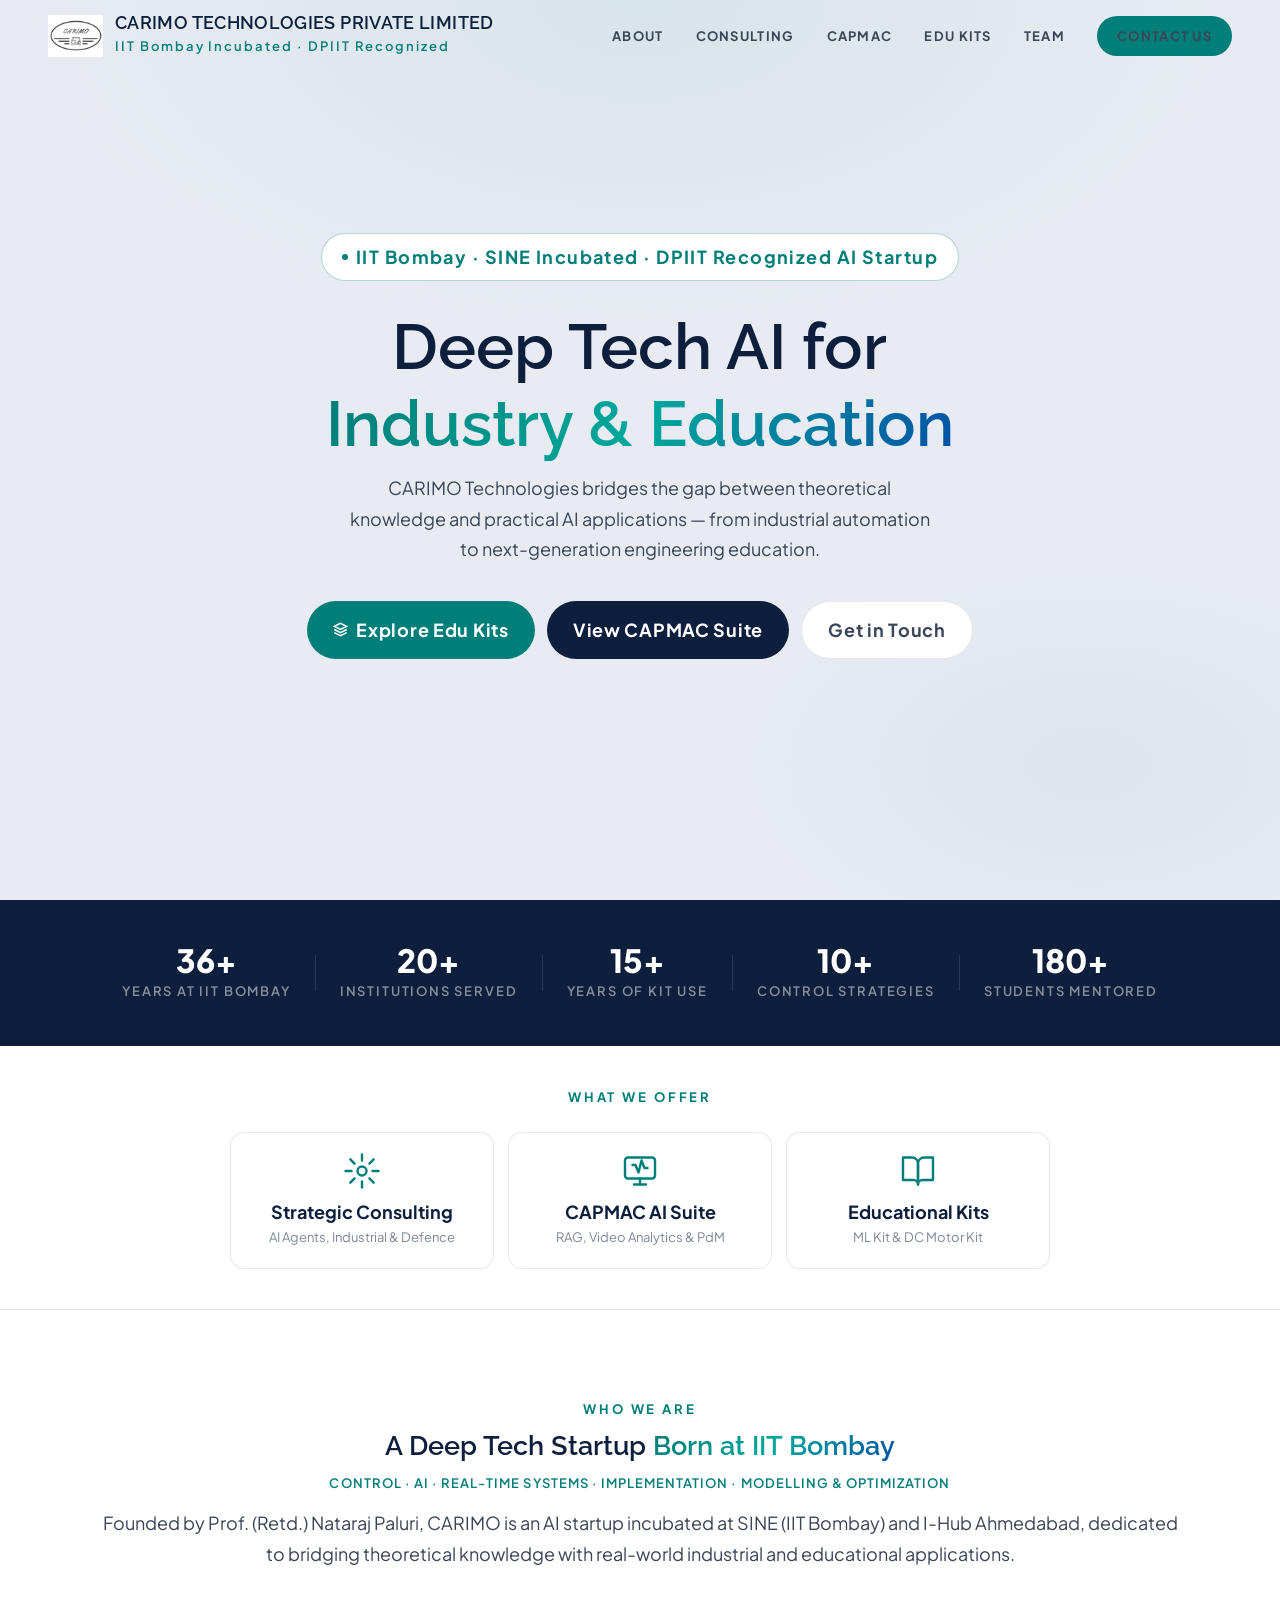
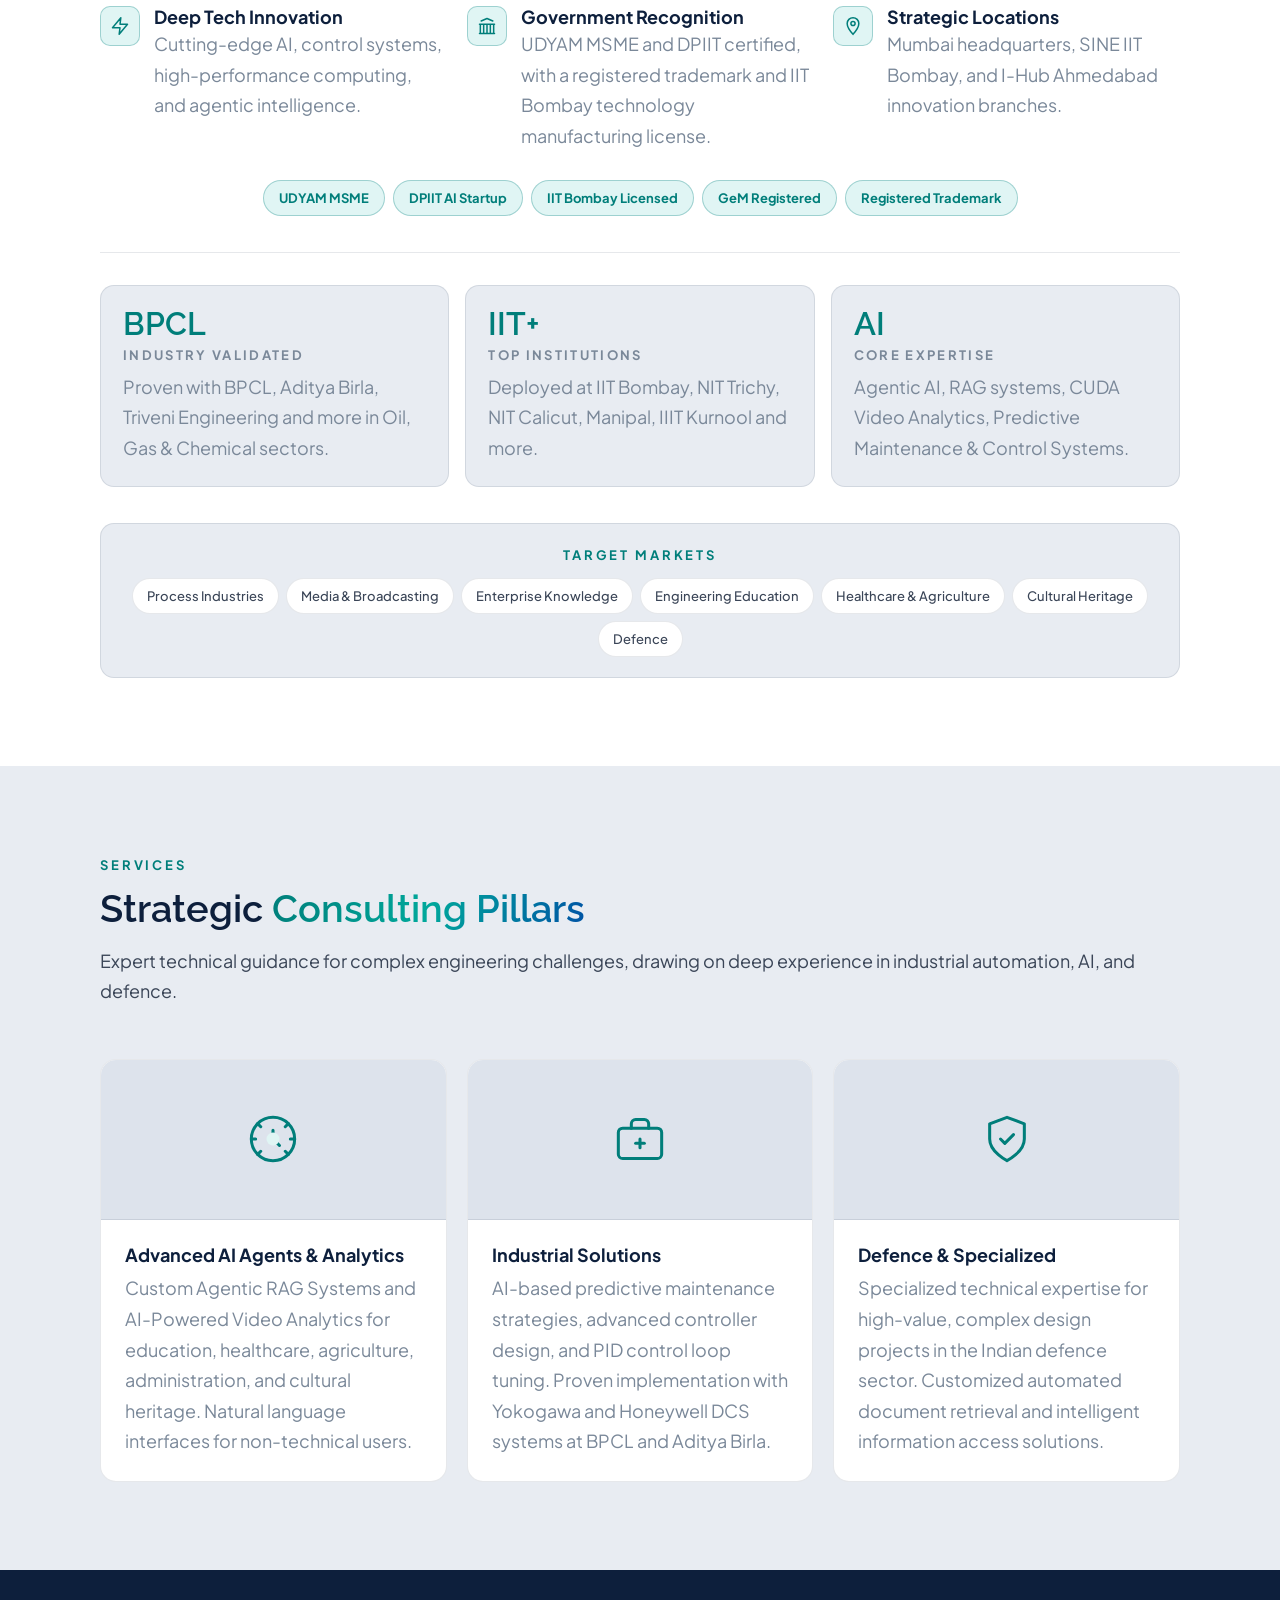
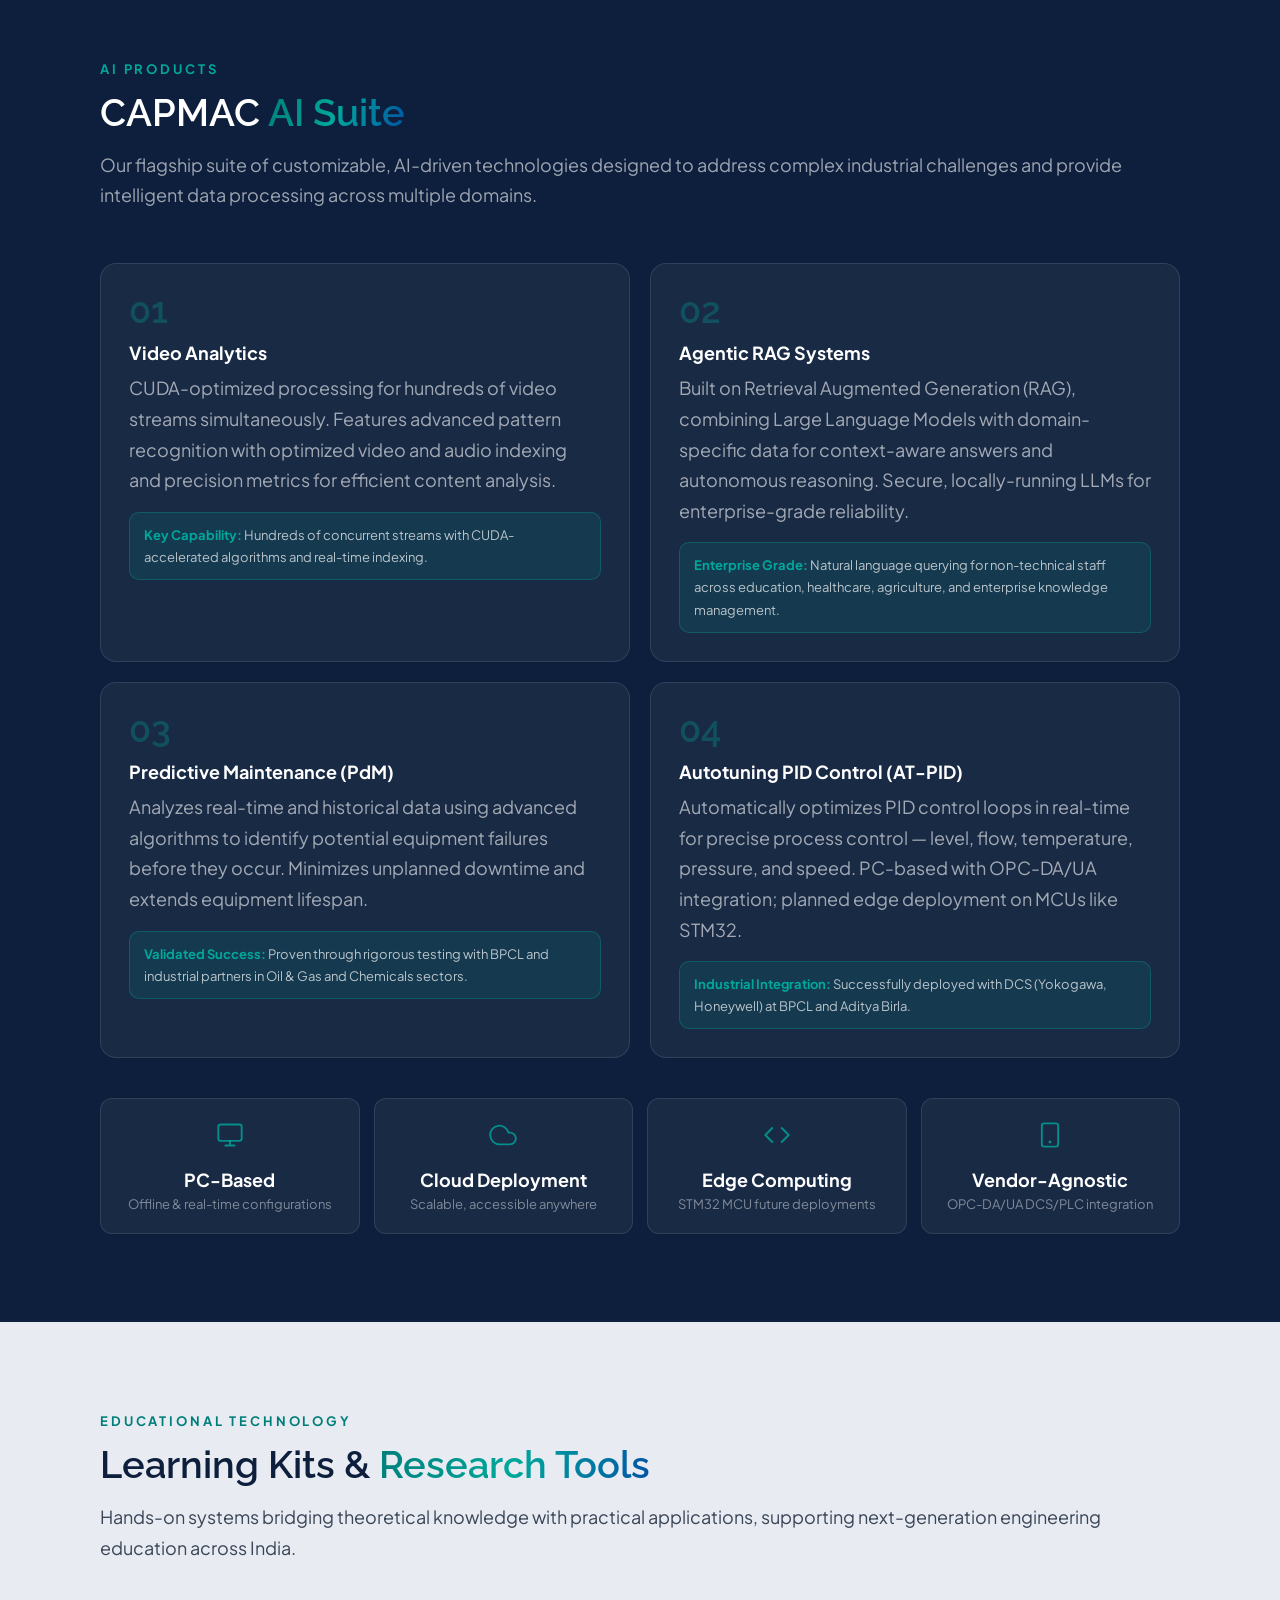
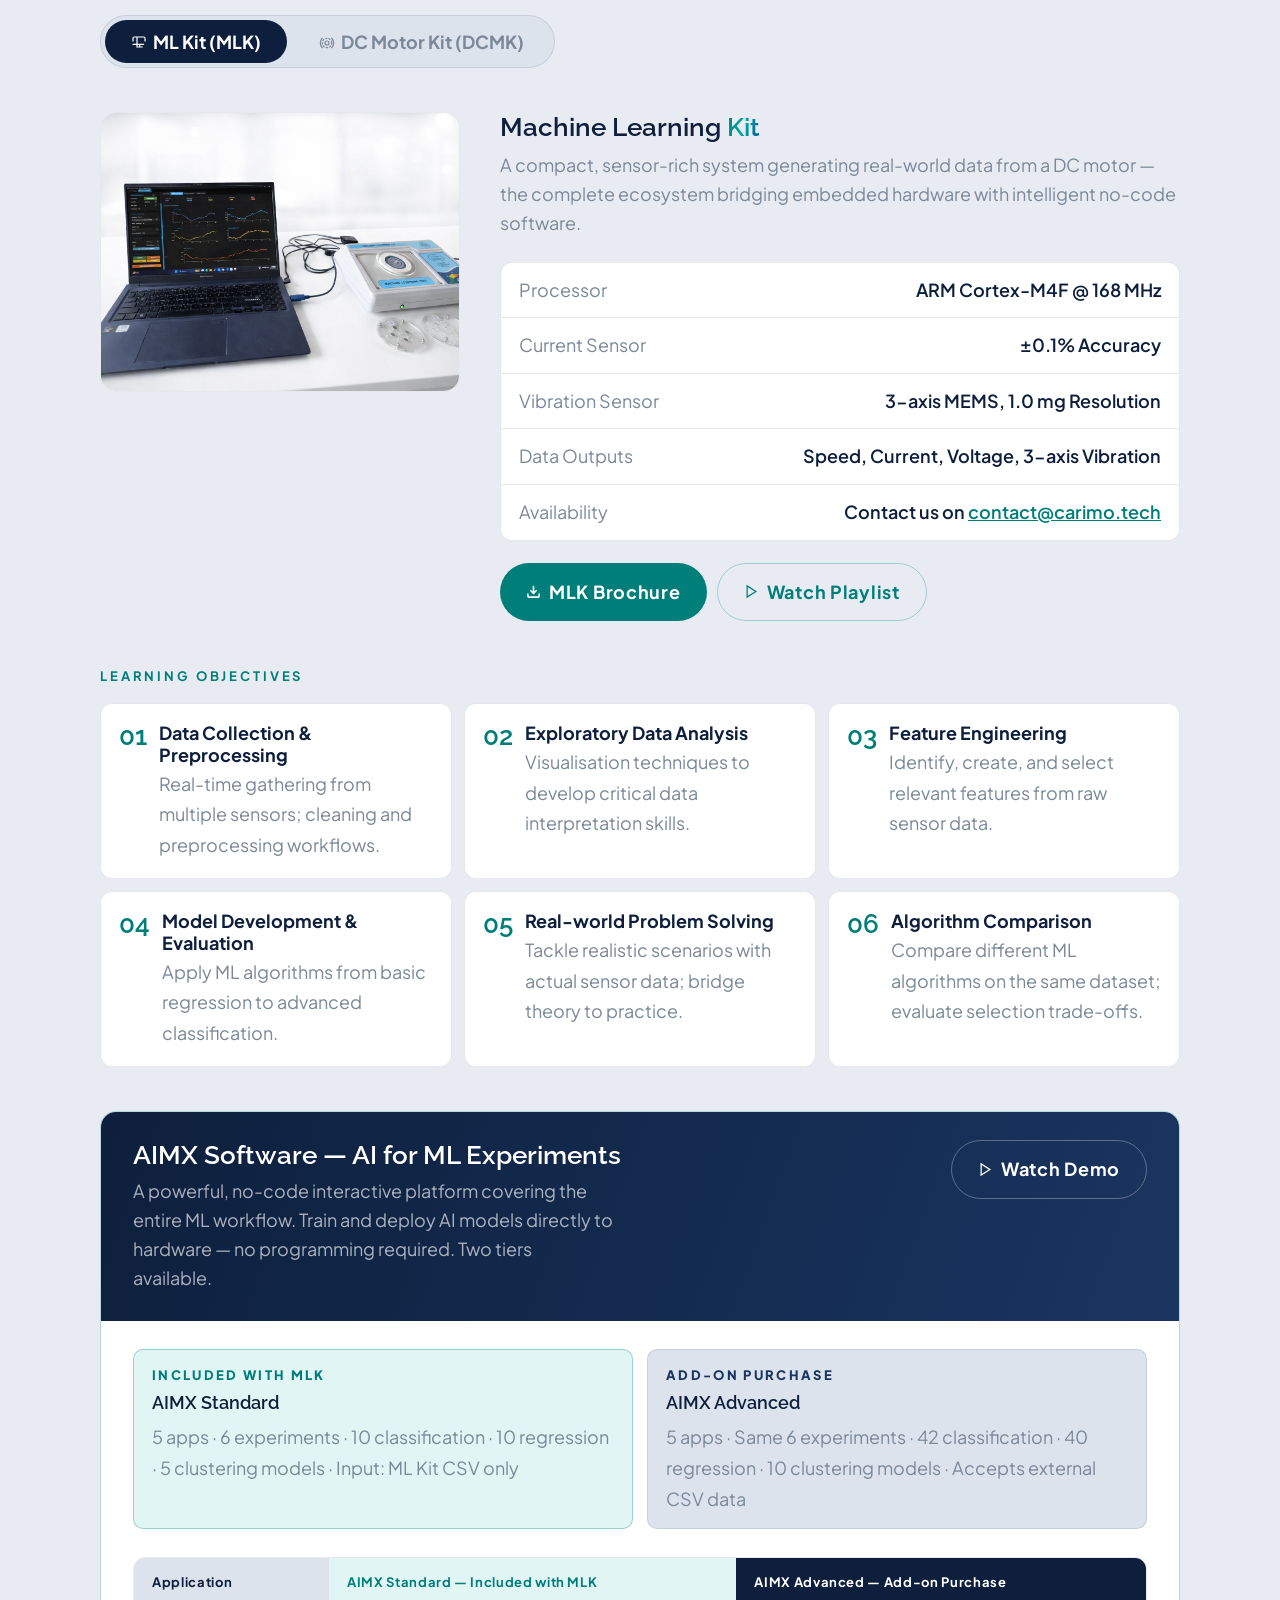
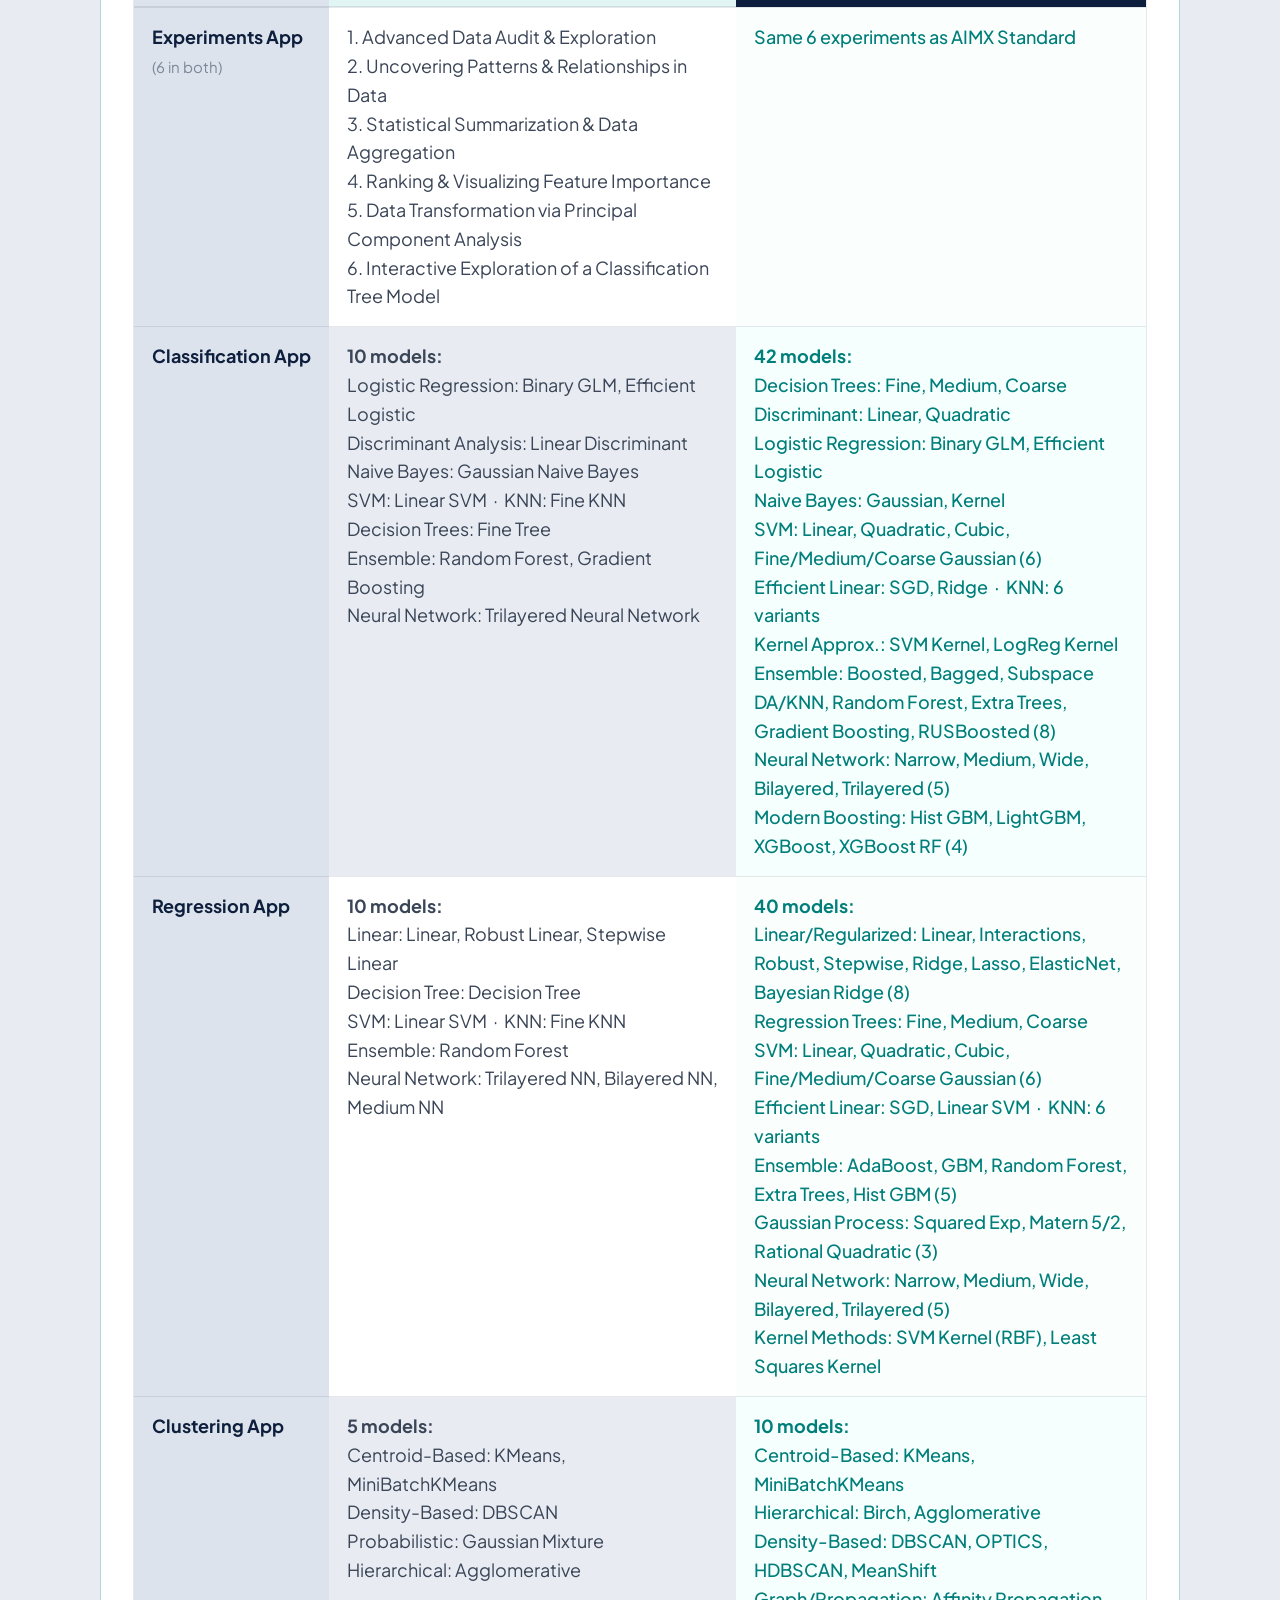
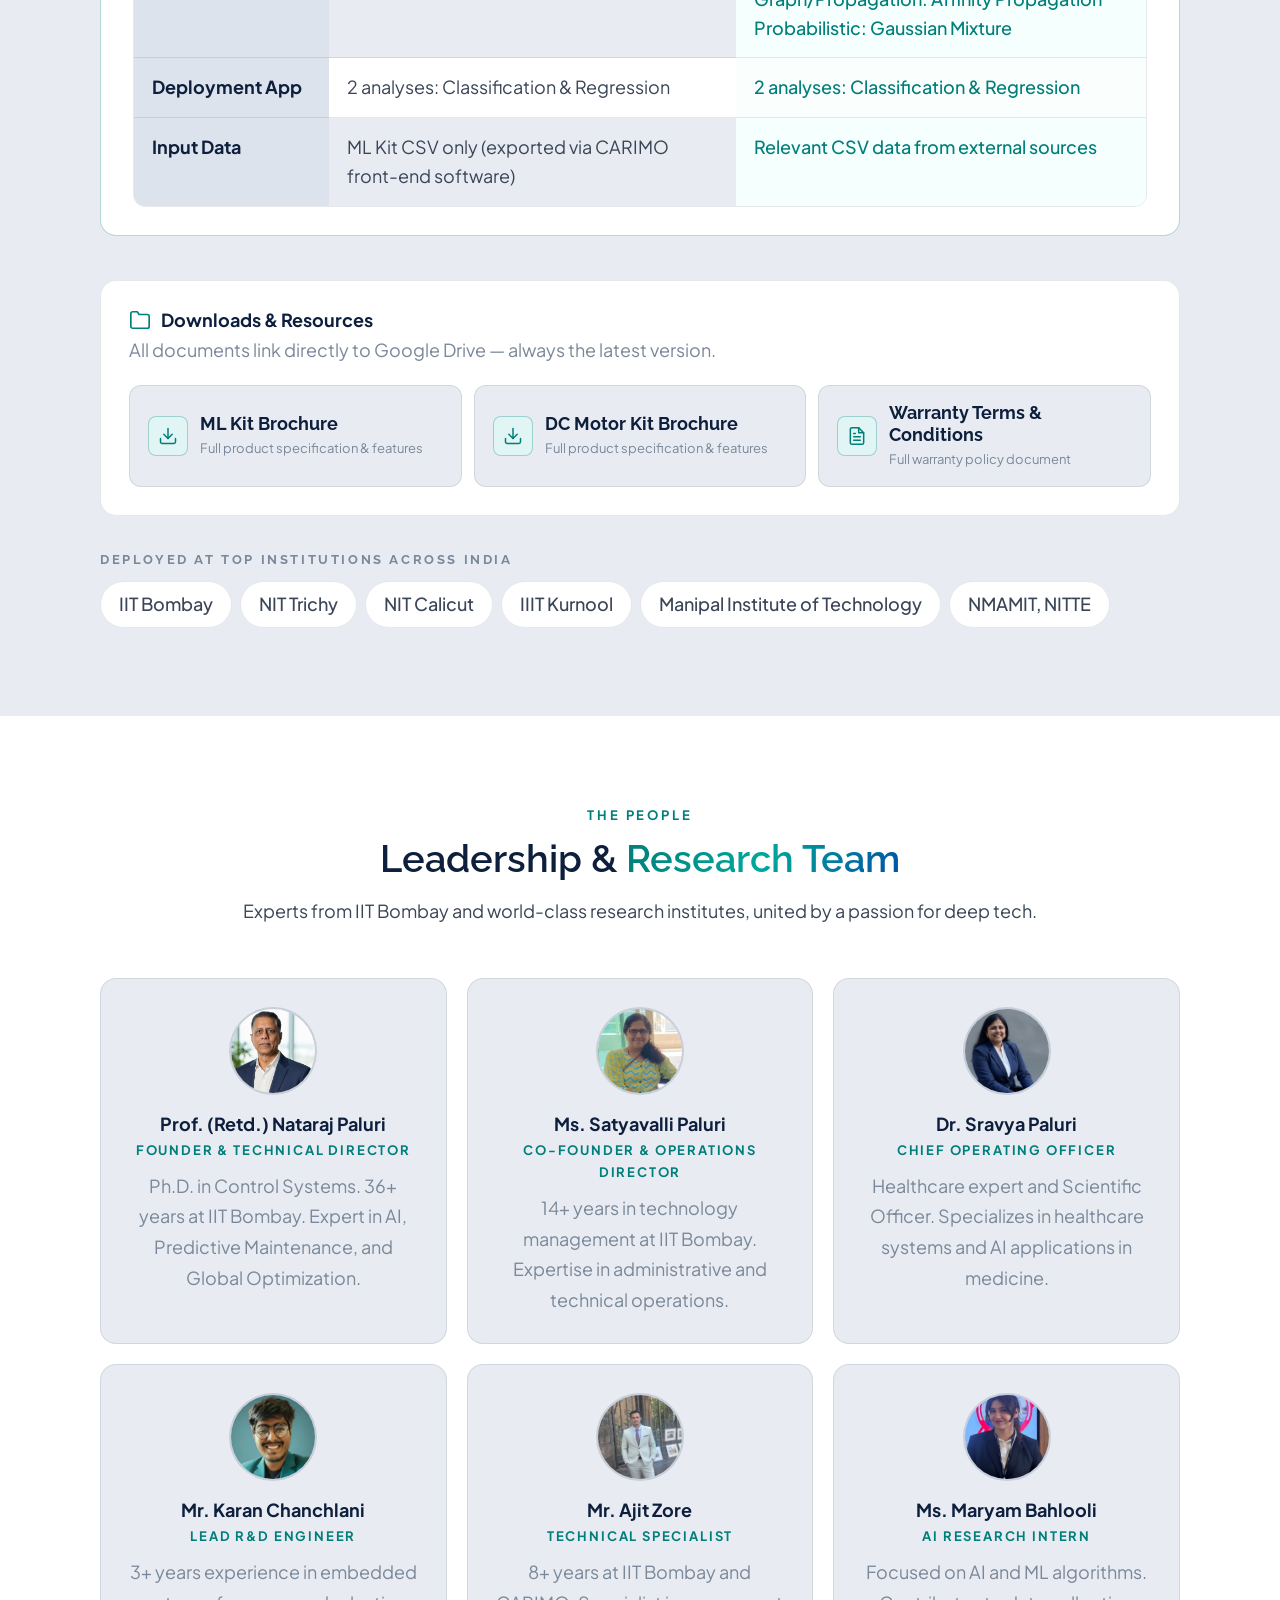
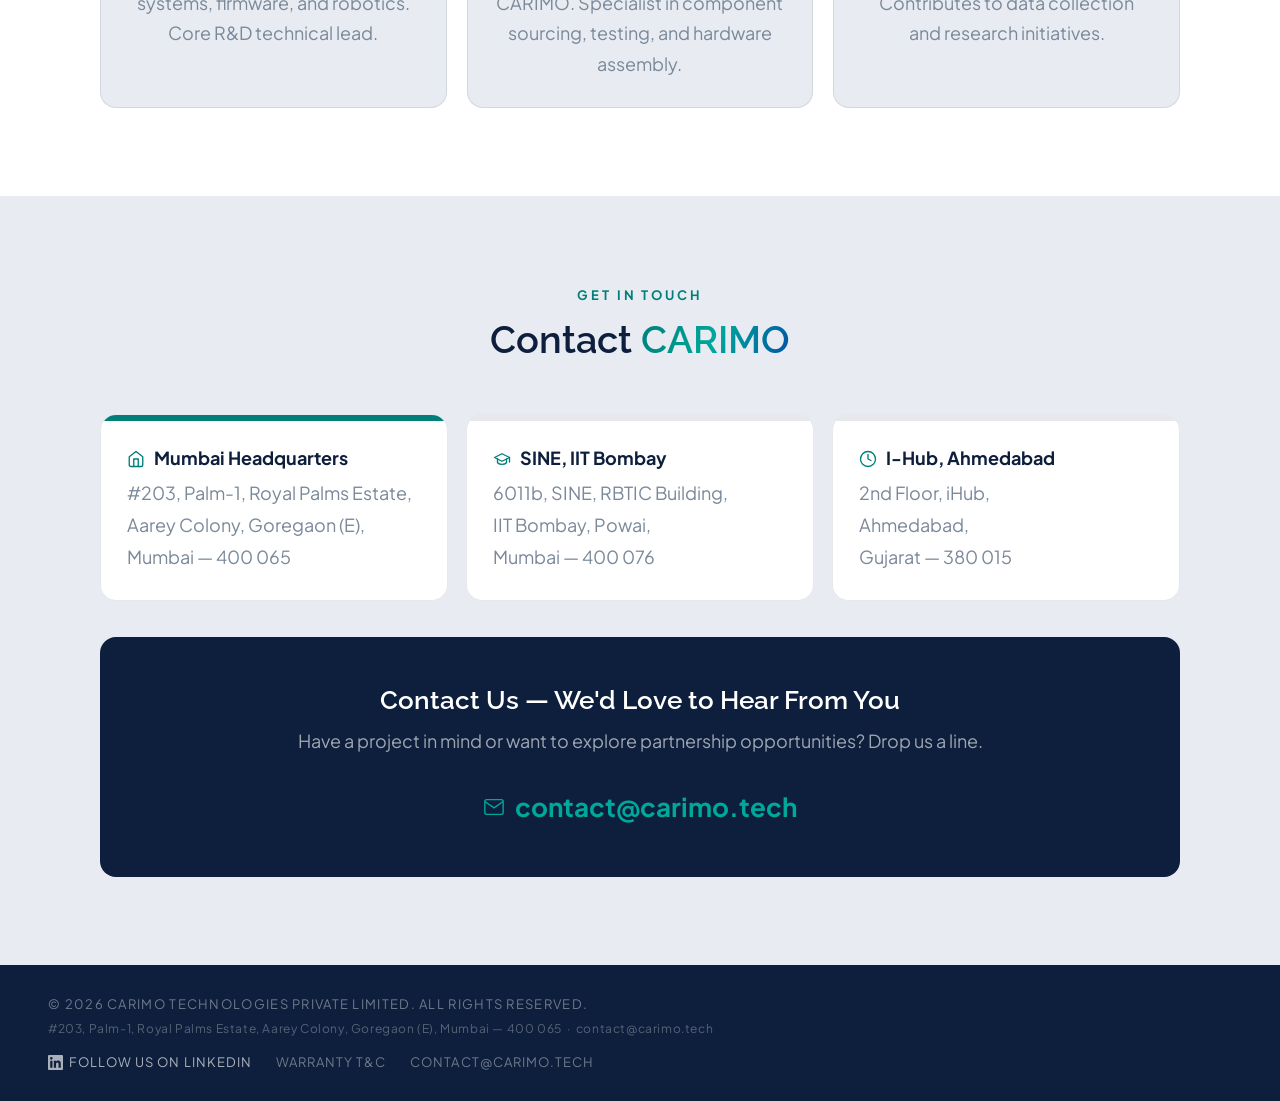
==== commit 033c0f22: "Update index.html" ====
--- a/index.html
+++ b/index.html
@@ -592,7 +592,7 @@
                         <div class="spec-row"><span>Current Sensor</span><span>±0.1% Accuracy</span></div>
                         <div class="spec-row"><span>Vibration Sensor</span><span>3-axis MEMS, 1.0 mg Resolution</span></div>
                         <div class="spec-row"><span>Data Outputs</span><span>Speed, Current, Voltage, 3-axis Vibration</span></div>
-                        <div class="spec-row"><span>Availability</span><span>Listed on Govt. e-Marketplace (GeM)</span></div>
+                        <div class="spec-row"><span>Availability</span><span>Contact us on <a href="mailto:contact@carimo.tech" style="color:var(--accent);text-decoration:underline;">contact@carimo.tech</a></span></div>
                     </div>
                     <div class="kit-btns">
                         <a href="https://drive.google.com/file/d/1S5B8qFAAvu89NcPVzePH0xWyA2PiLeTp/view?usp=drive_link" target="_blank" class="btn btn-primary">
@@ -765,9 +765,10 @@
                         <div class="spec-row"><span>Interface</span><span>Advanced embedded interface + driver circuitry</span></div>
                         <div class="spec-row"><span>Control Strategies</span><span>P, PI, PID, Classical, Modern, MPC, Robust</span></div>
                         <div class="spec-row"><span>Software</span><span>Interactive front-end + MATLAB/Simulink compatible</span></div>
+                        <div class="spec-row"><span>Availability</span><span>Contact us on <a href="mailto:contact@carimo.tech" style="color:var(--accent);text-decoration:underline;">contact@carimo.tech</a></span></div>
                     </div>
                     <div class="kit-btns">
-                        <a href="https://drive.google.com/file/d/13TGs09L5IN_khvjujketwIiq4HmpDnH7/view?usp=drive_link" target="_blank" class="btn btn-primary">
+                        <a href="https://docs.google.com/presentation/d/1flzu_DalRTU22YDU-0833W_hPkxynL73/edit?usp=drive_link" target="_blank" class="btn btn-primary">
                             <svg viewBox="0 0 24 24" fill="none" stroke="currentColor" stroke-width="2.5"><path d="M21 15v4a2 2 0 0 1-2 2H5a2 2 0 0 1-2-2v-4"/><polyline points="7 10 12 15 17 10"/><line x1="12" y1="15" x2="12" y2="3"/></svg>
                             DCMK Brochure
                         </a>
@@ -823,7 +824,7 @@
                     <div class="res-icon"><svg viewBox="0 0 24 24" fill="none" stroke="var(--accent)" stroke-width="1.8" stroke-linecap="round" stroke-linejoin="round"><path d="M21 15v4a2 2 0 0 1-2 2H5a2 2 0 0 1-2-2v-4"/><polyline points="7 10 12 15 17 10"/><line x1="12" y1="15" x2="12" y2="3"/></svg></div>
                     <div class="res-text"><h5>ML Kit Brochure</h5><p>Full product specification & features</p></div>
                 </a>
-                <a href="https://drive.google.com/file/d/13TGs09L5IN_khvjujketwIiq4HmpDnH7/view?usp=drive_link" target="_blank" class="res-btn">
+                <a href="https://docs.google.com/presentation/d/1flzu_DalRTU22YDU-0833W_hPkxynL73/edit?usp=drive_link" target="_blank" class="res-btn">
                     <div class="res-icon"><svg viewBox="0 0 24 24" fill="none" stroke="var(--accent)" stroke-width="1.8" stroke-linecap="round" stroke-linejoin="round"><path d="M21 15v4a2 2 0 0 1-2 2H5a2 2 0 0 1-2-2v-4"/><polyline points="7 10 12 15 17 10"/><line x1="12" y1="15" x2="12" y2="3"/></svg></div>
                     <div class="res-text"><h5>DC Motor Kit Brochure</h5><p>Full product specification & features</p></div>
                 </a>
@@ -876,8 +877,8 @@
             <div class="contact-card"><div class="contact-top"></div><div class="contact-body"><h4><svg viewBox="0 0 24 24" fill="none" stroke="var(--accent)" stroke-width="1.8" stroke-linecap="round" stroke-linejoin="round"><circle cx="12" cy="12" r="10"/><polyline points="12 6 12 12 16 14"/></svg> I-Hub, Ahmedabad</h4><p>2nd Floor, iHub,<br>Ahmedabad,<br>Gujarat — 380 015</p></div></div>
         </div>
         <div class="contact-cta fade-up">
-            <h3>Partner with CARIMO</h3>
-            <p>Leverage cutting-edge deep tech solutions. Let's innovate together for a smarter, more efficient world.</p>
+            <h3>Contact Us — We'd Love to Hear From You</h3>
+            <p>Have a project in mind or want to explore partnership opportunities? Drop us a line.</p>
             <a href="mailto:contact@carimo.tech" class="email-link">
                 <svg viewBox="0 0 24 24" fill="none" stroke="currentColor" stroke-width="1.5" width="22" height="22"><path d="M4 4h16c1.1 0 2 .9 2 2v12c0 1.1-.9 2-2 2H4c-1.1 0-2-.9-2-2V6c0-1.1.9-2 2-2z"/><polyline points="22,6 12,13 2,6"/></svg>
                 contact@carimo.tech
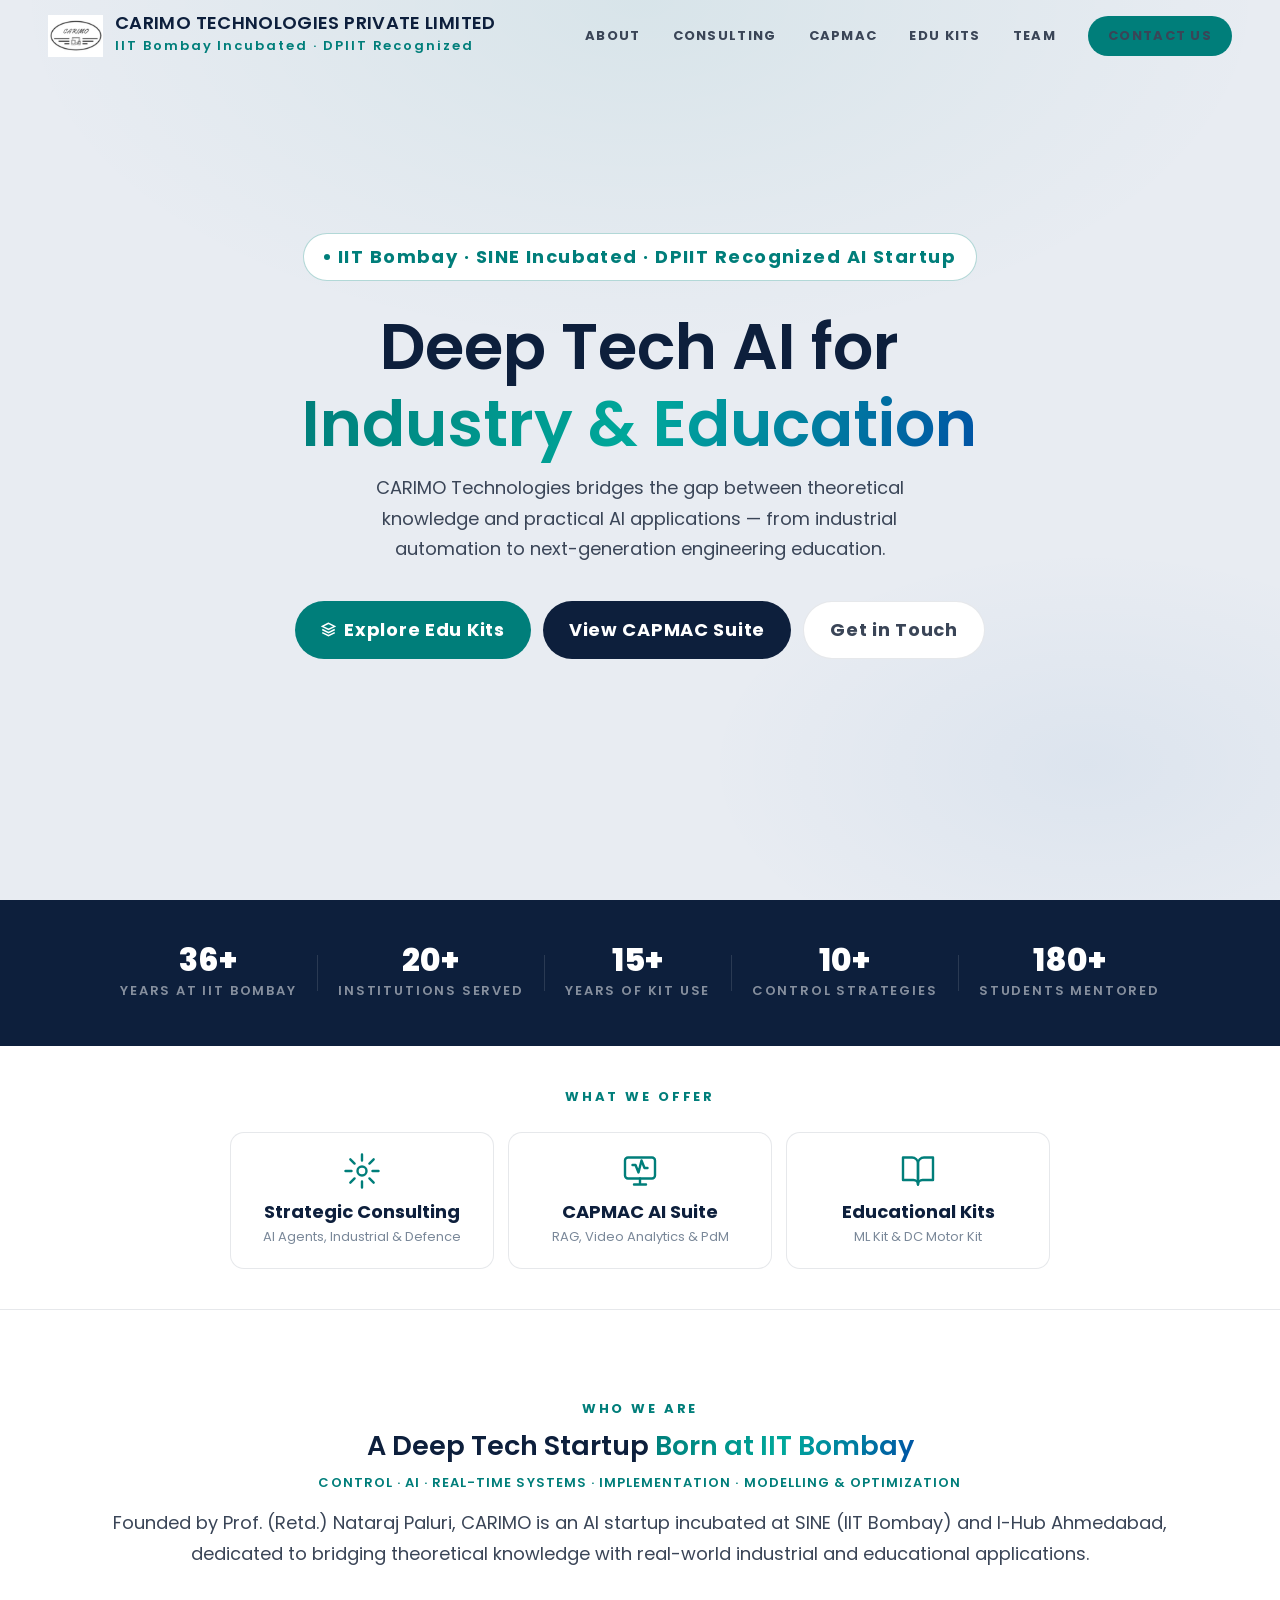
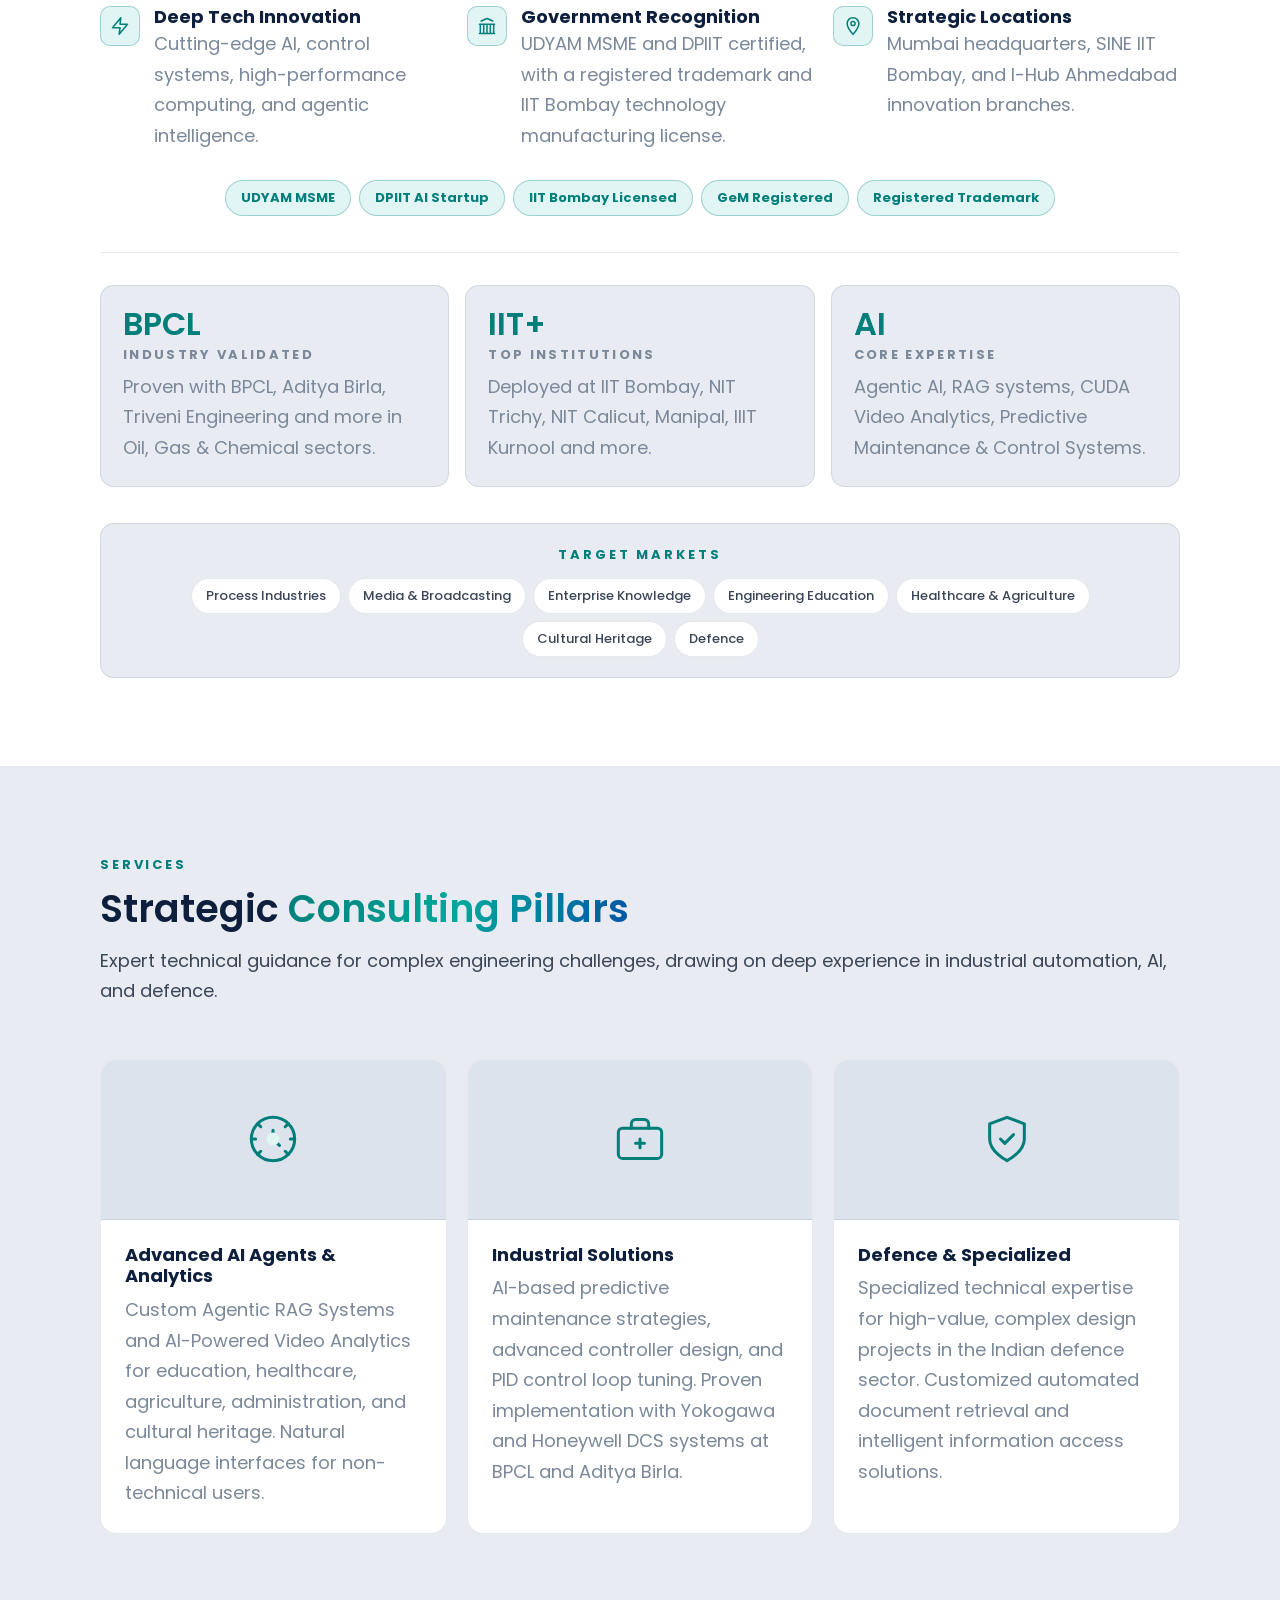
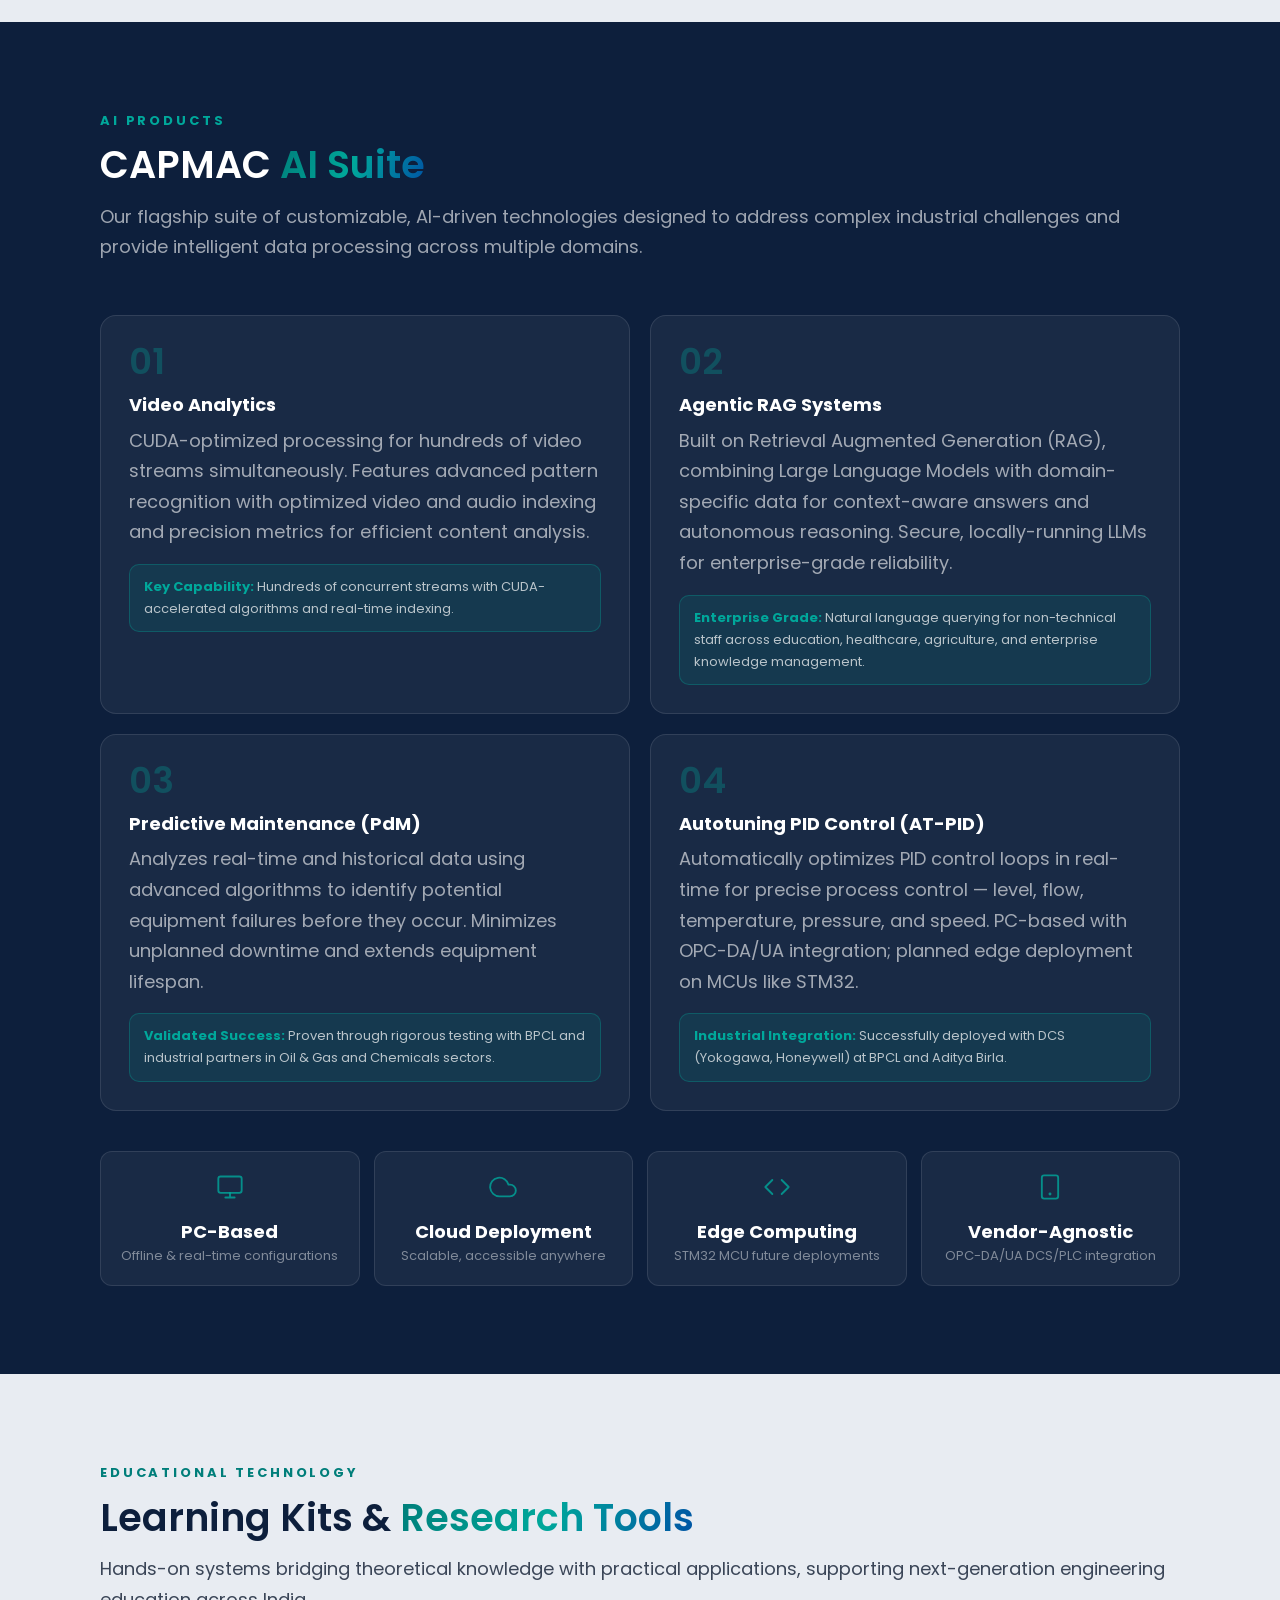
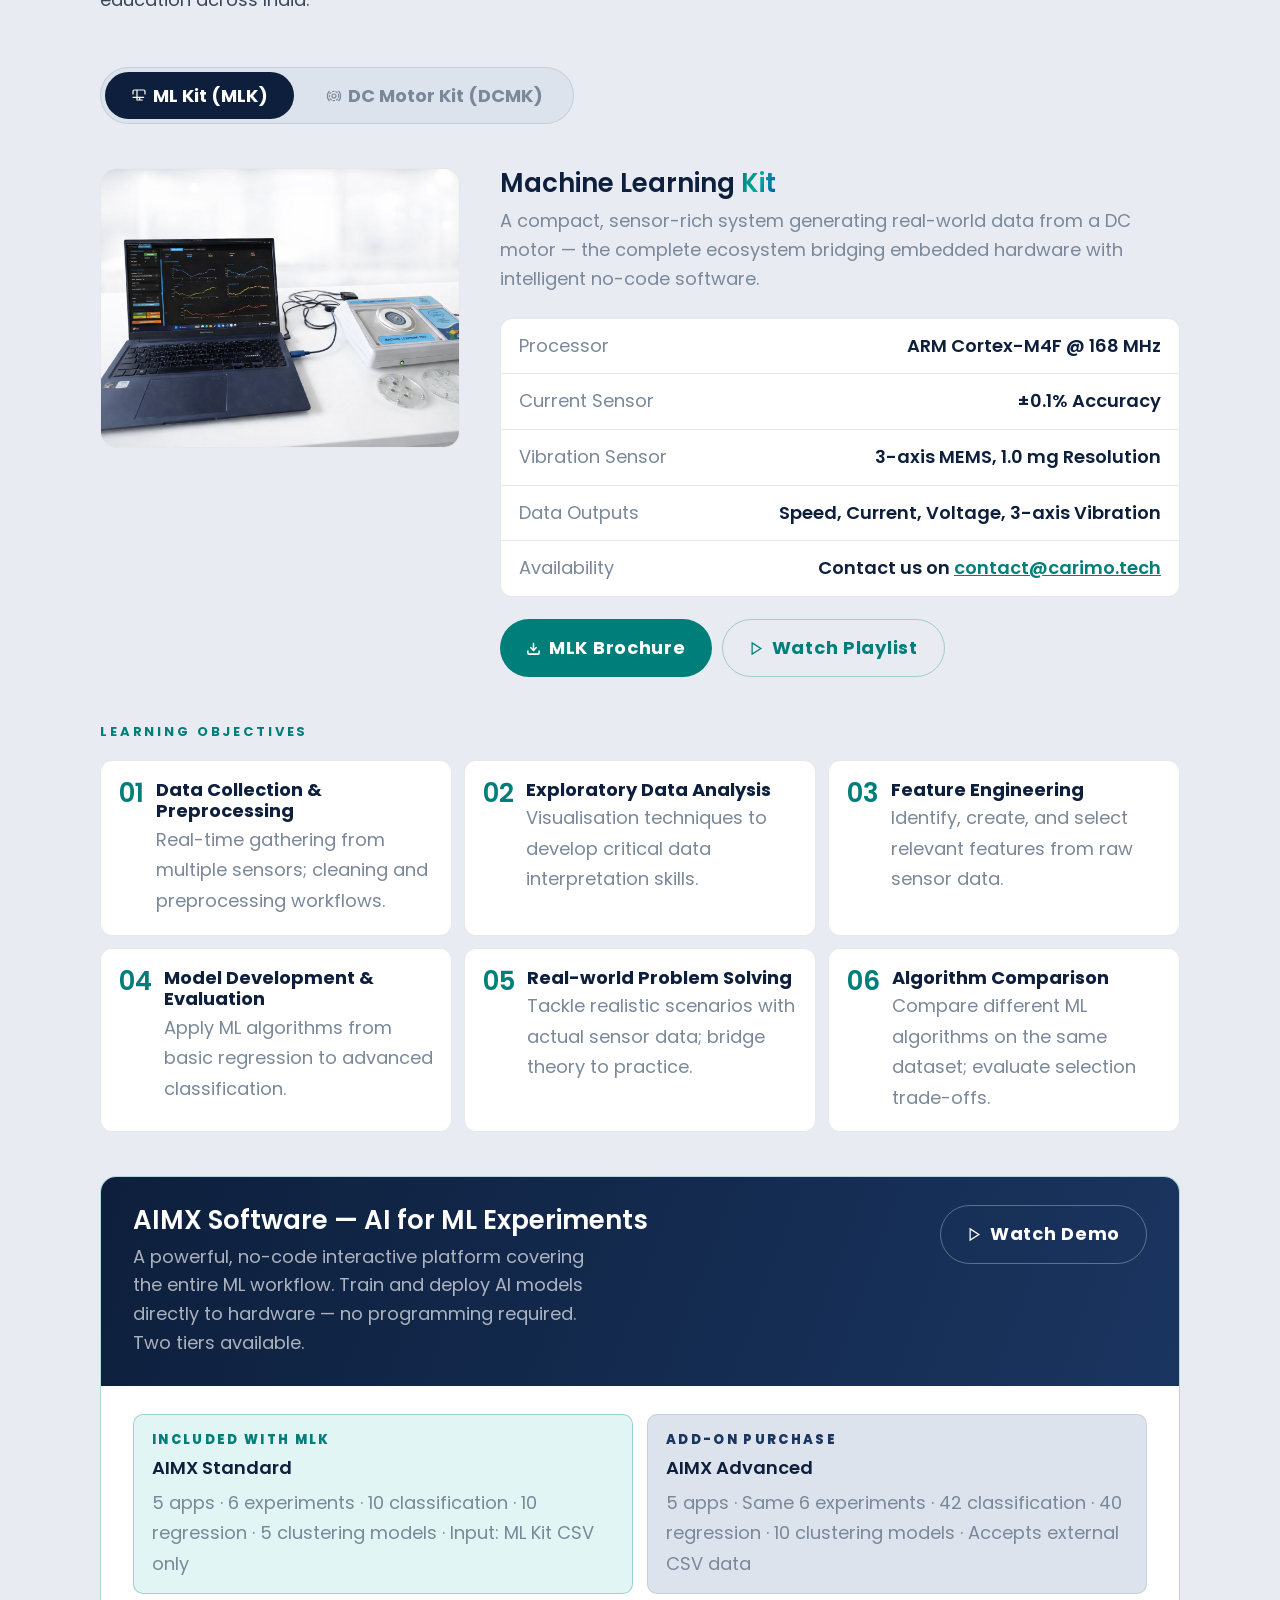
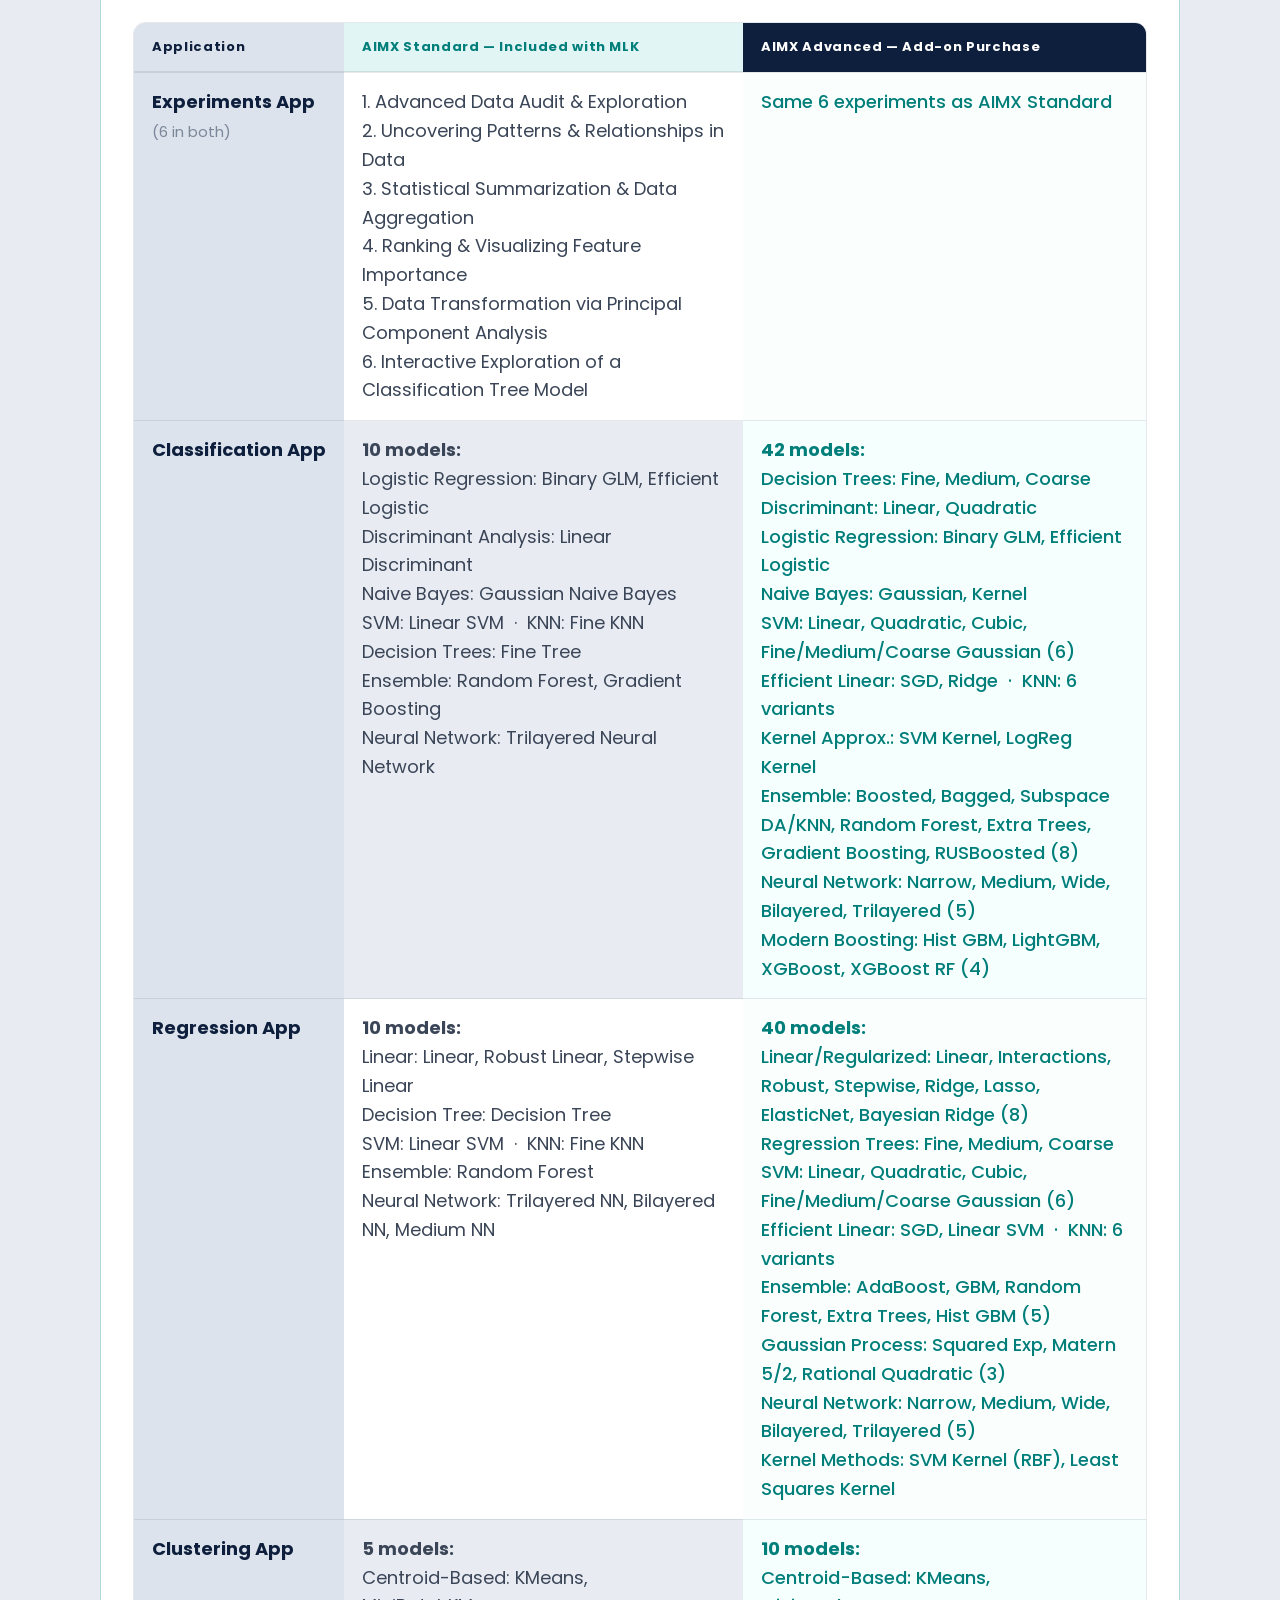
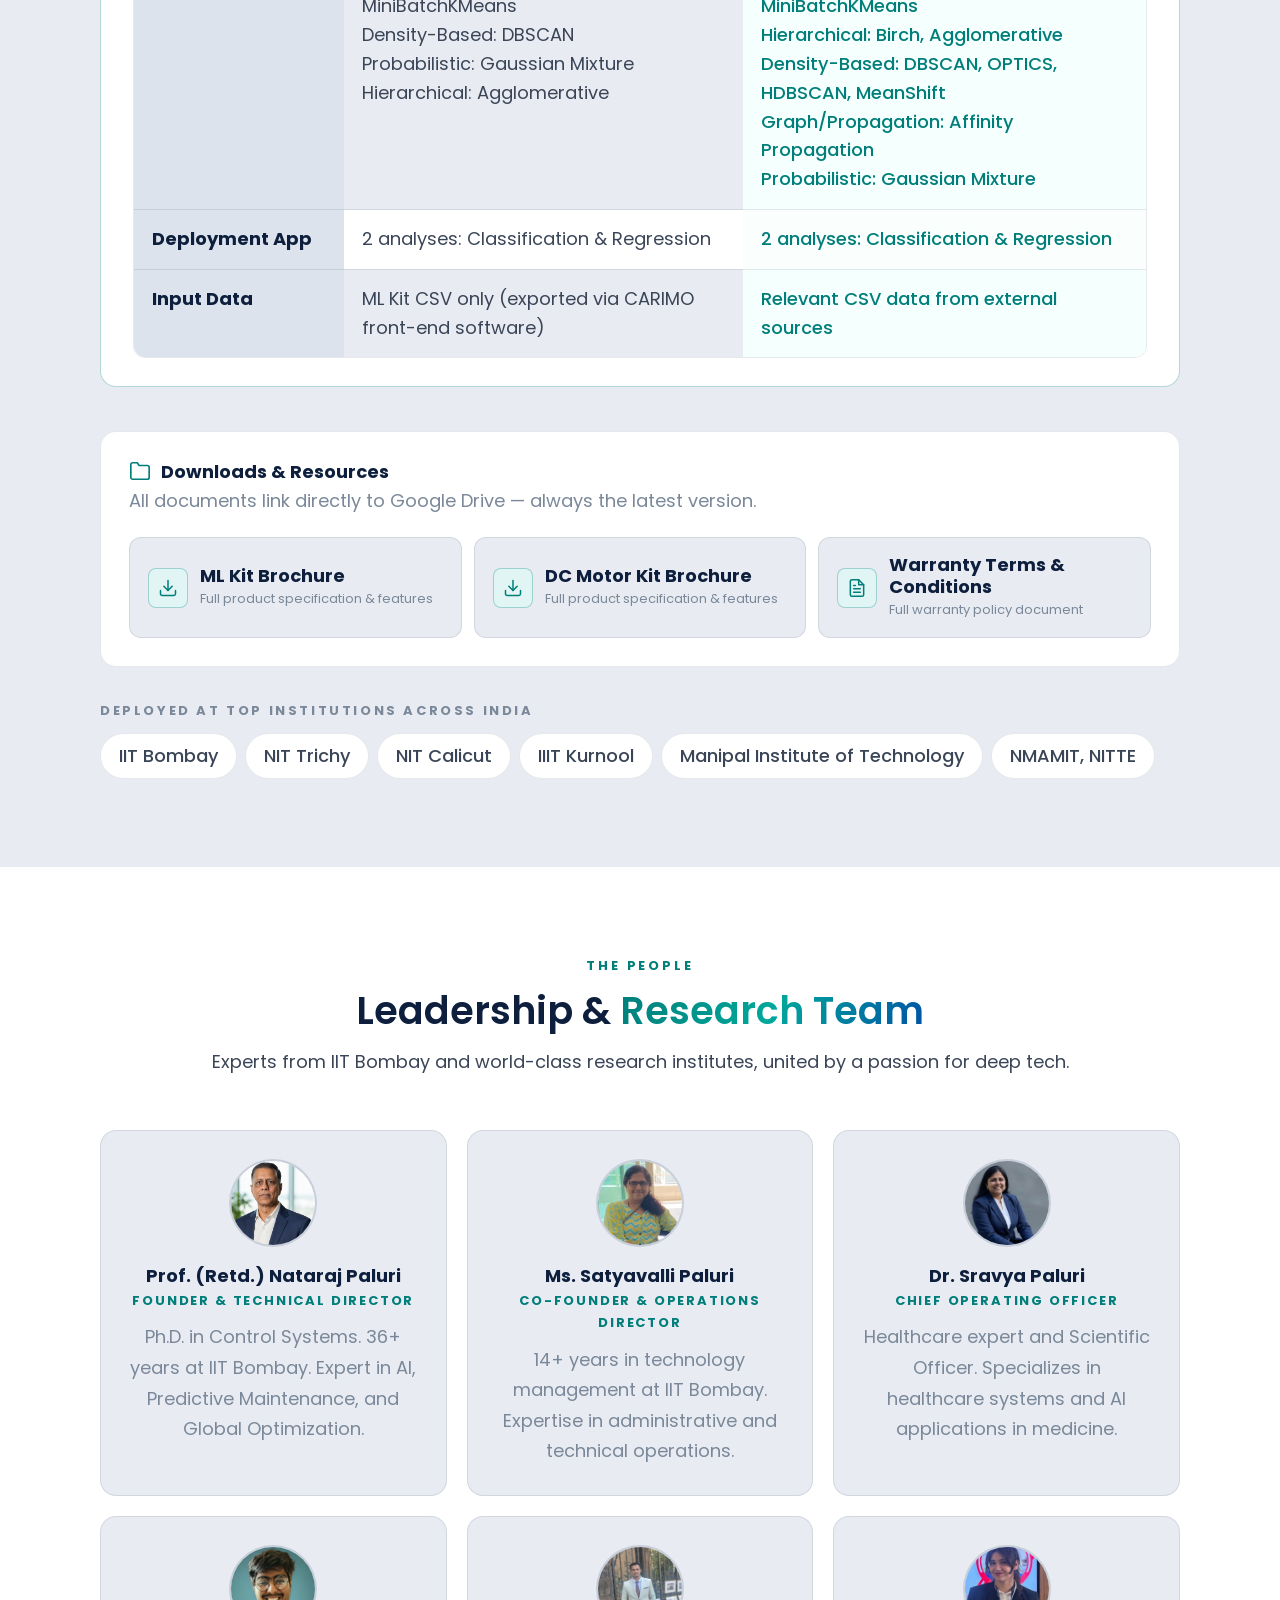
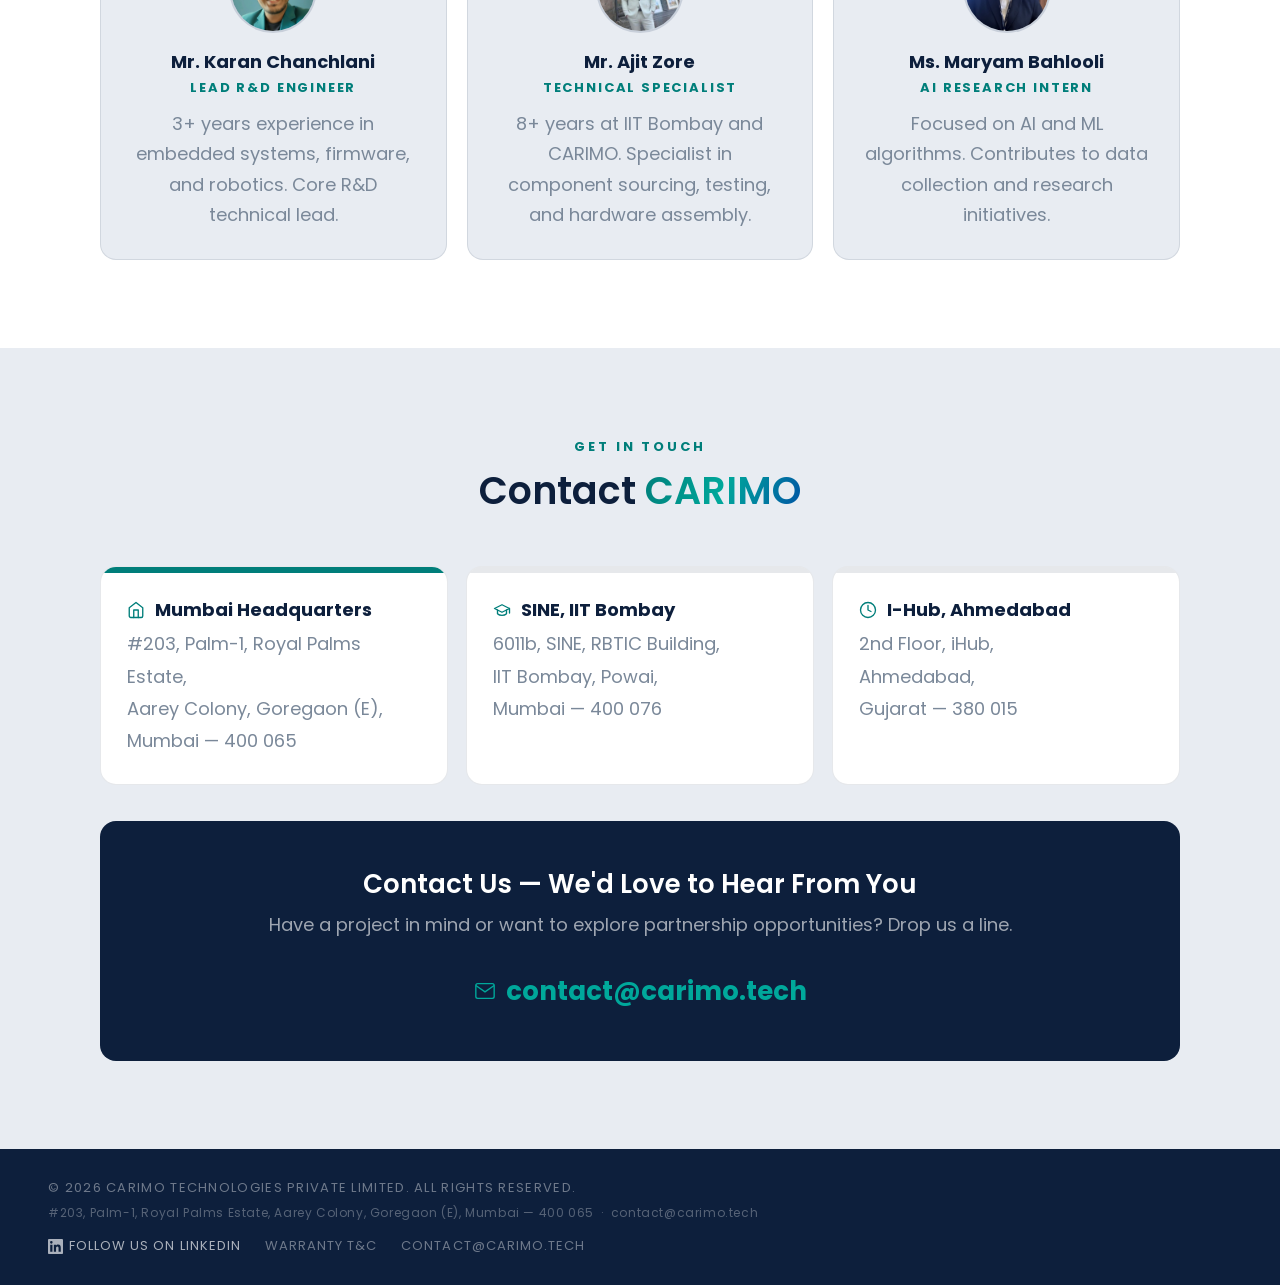
==== commit 843c8e1b: "Update index.html" ====
--- a/index.html
+++ b/index.html
@@ -10,7 +10,7 @@
     <meta property="og:type" content="website">
     <link rel="preconnect" href="https://fonts.googleapis.com">
     <link rel="preconnect" href="https://fonts.gstatic.com" crossorigin>
-    <link href="https://fonts.googleapis.com/css2?family=Plus+Jakarta+Sans:wght@300;400;500;600;700;800&family=Raleway:wght@500;600;700&display=swap" rel="stylesheet">
+    <link href="https://fonts.googleapis.com/css2?family=Poppins:wght@300;400;500;600;700;800&display=swap" rel="stylesheet">
 
     <style>
     :root {
@@ -29,8 +29,8 @@
         --text:         #3A4557;
         --text-dim:     #7A8899;
         --text-bright:  #0D1F3C;
-        --font-head:    'Raleway', sans-serif;
-        --font-body:    'Plus Jakarta Sans', sans-serif;
+        --font-head:    'Poppins', sans-serif;
+        --font-body:    'Poppins', sans-serif;
         --radius:       16px;
         --shadow:       0 2px 20px rgba(13,31,60,0.08);
         --shadow-lg:    0 8px 40px rgba(13,31,60,0.12);
@@ -761,10 +761,10 @@
                     <p class="kit-sub">The gold standard for control systems laboratories — born at IIT Bombay and used in classroom teaching for over 15 years. Affordable, portable, with interactive software and MATLAB/Simulink interface.</p>
                     <div class="spec-table">
                         <div class="spec-row"><span>License</span><span>IIT Bombay Official Technology License</span></div>
-                        <div class="spec-row"><span>Encoder</span><span>Precision Quadrature Optical Encoder</span></div>
+                        <div class="spec-row"><span>Encoder</span><span>Precision Quadrature Encoder</span></div>
                         <div class="spec-row"><span>Interface</span><span>Advanced embedded interface + driver circuitry</span></div>
-                        <div class="spec-row"><span>Control Strategies</span><span>P, PI, PID, Classical, Modern, MPC, Robust</span></div>
-                        <div class="spec-row"><span>Software</span><span>Interactive front-end + MATLAB/Simulink compatible</span></div>
+                        <div class="spec-row"><span>Control Strategies</span><span>P, PI, PID — Included &nbsp;·&nbsp; <span style="color:var(--accent);">MPC — Add-on</span></span></div>
+                        <div class="spec-row"><span>Software</span><span>Interactive front-end (PID included) + MATLAB/Simulink compatible &nbsp;·&nbsp; <span style="color:var(--accent);font-weight:700;">MPC software available as add-on</span></span></div>
                         <div class="spec-row"><span>Availability</span><span>Contact us on <a href="mailto:contact@carimo.tech" style="color:var(--accent);text-decoration:underline;">contact@carimo.tech</a></span></div>
                     </div>
                     <div class="kit-btns">
@@ -788,15 +788,10 @@
             </div>
 
             <span class="apps-label">Application Areas</span>
-            <div class="apps-grid fade-up">
-                <div class="app-chip">Speed & Position Control</div>
-                <div class="app-chip">P, PI, PID Control</div>
-                <div class="app-chip">Classical & Modern Control</div>
-                <div class="app-chip">Model Predictive Control</div>
-                <div class="app-chip">Robust Control</div>
-                <div class="app-chip">System Identification</div>
-                <div class="app-chip">Disturbance Rejection</div>
-                <div class="app-chip">Transfer Function Analysis</div>
+            <div class="apps-grid fade-up" style="grid-template-columns:repeat(2,1fr);max-width:600px;">
+                <div class="app-chip">Speed &amp; Position Control</div>
+                <div class="app-chip">P, PI, PID Control <span style="font-size:11px;color:var(--accent);font-weight:700;">(Included)</span></div>
+                <div class="app-chip" style="grid-column:1/-1;max-width:300px;margin:0 auto;">Model Predictive Control <span style="font-size:11px;color:var(--accent);font-weight:700;">(Add-on)</span></div>
             </div>
 
             <div class="video-row fade-up">
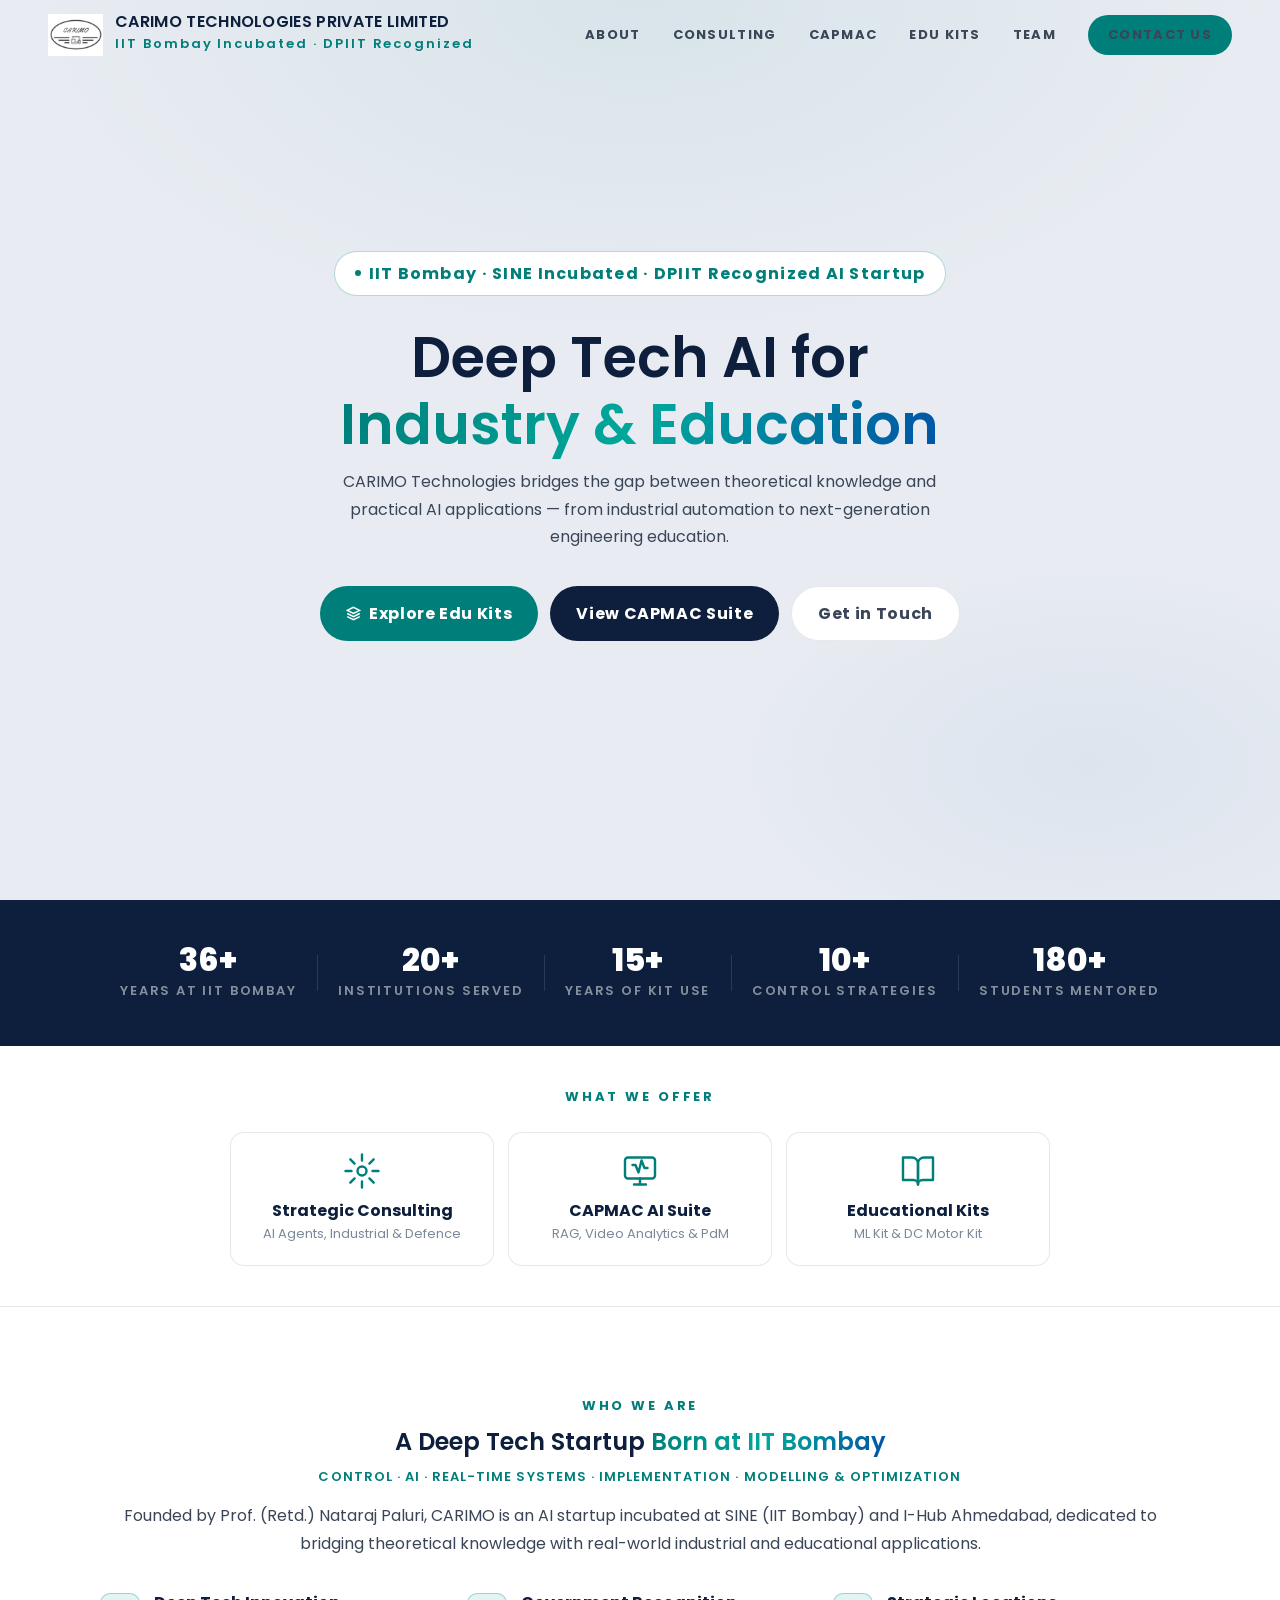
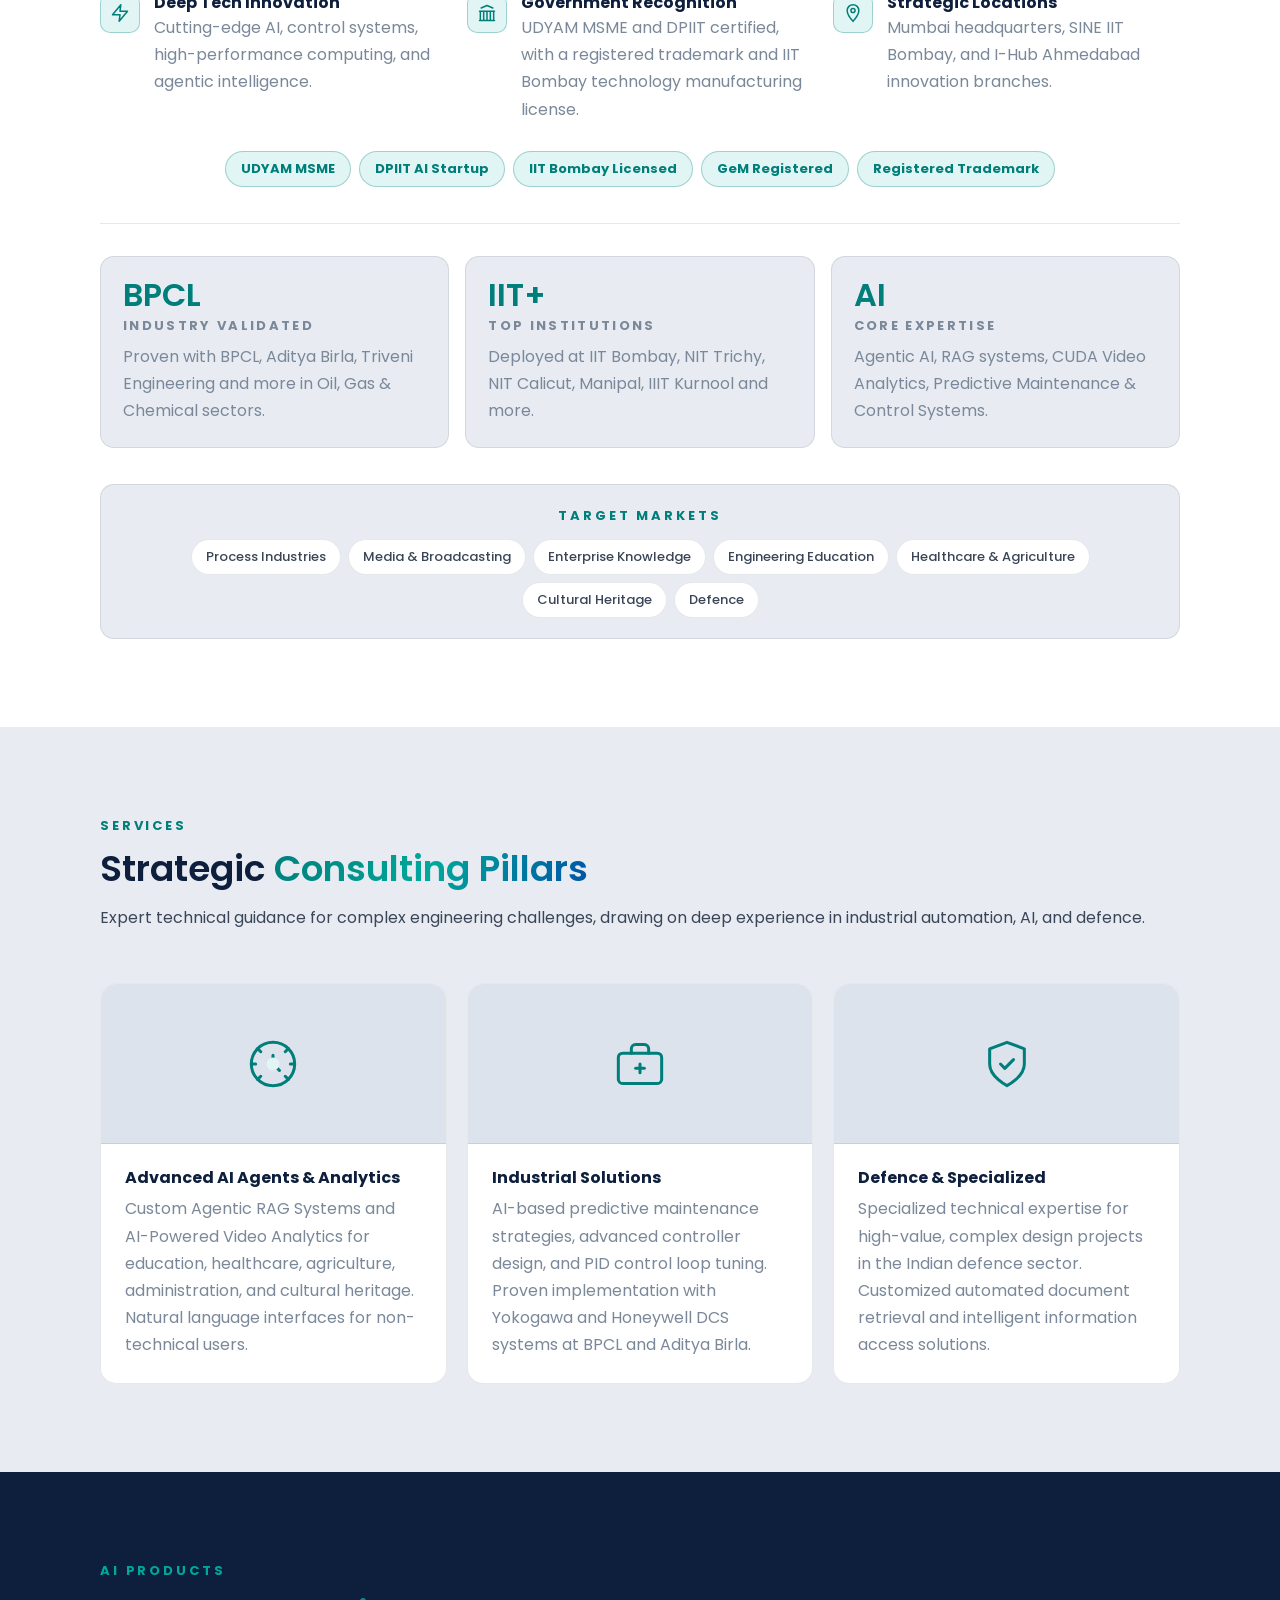
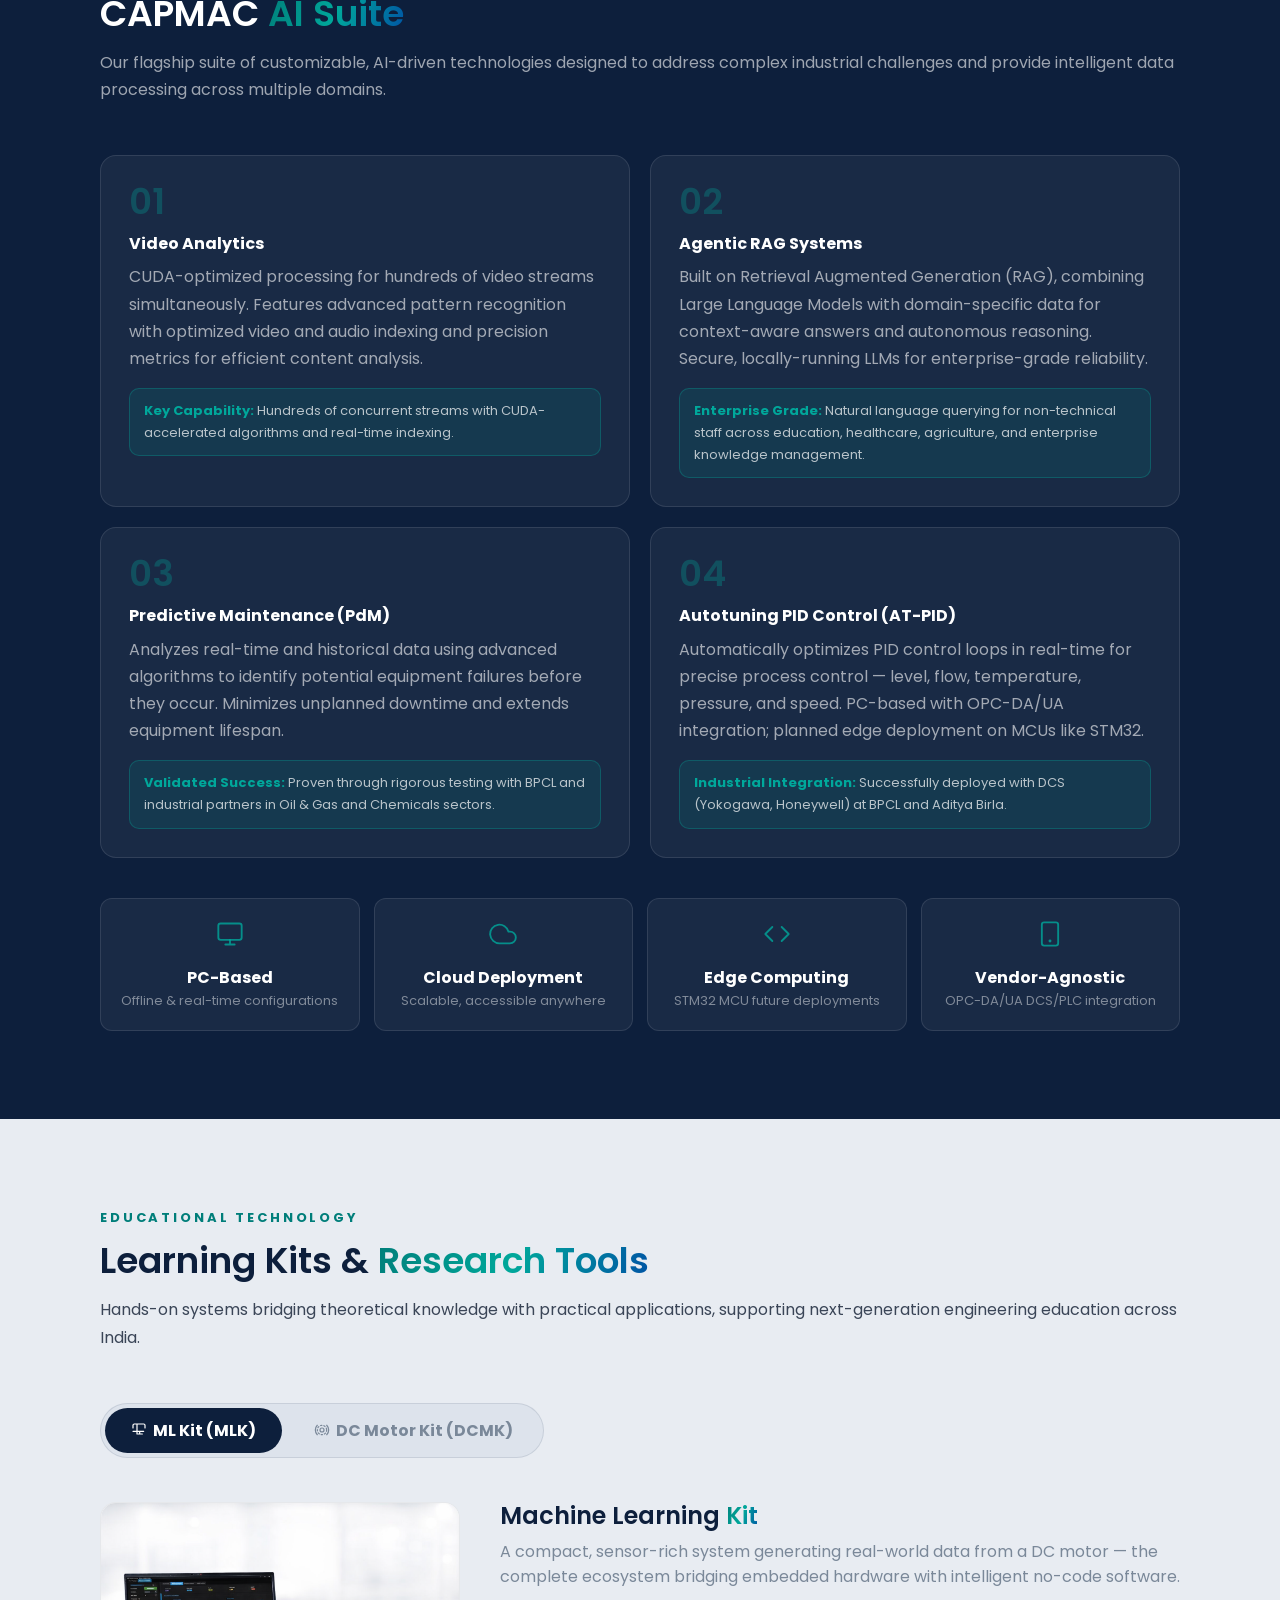
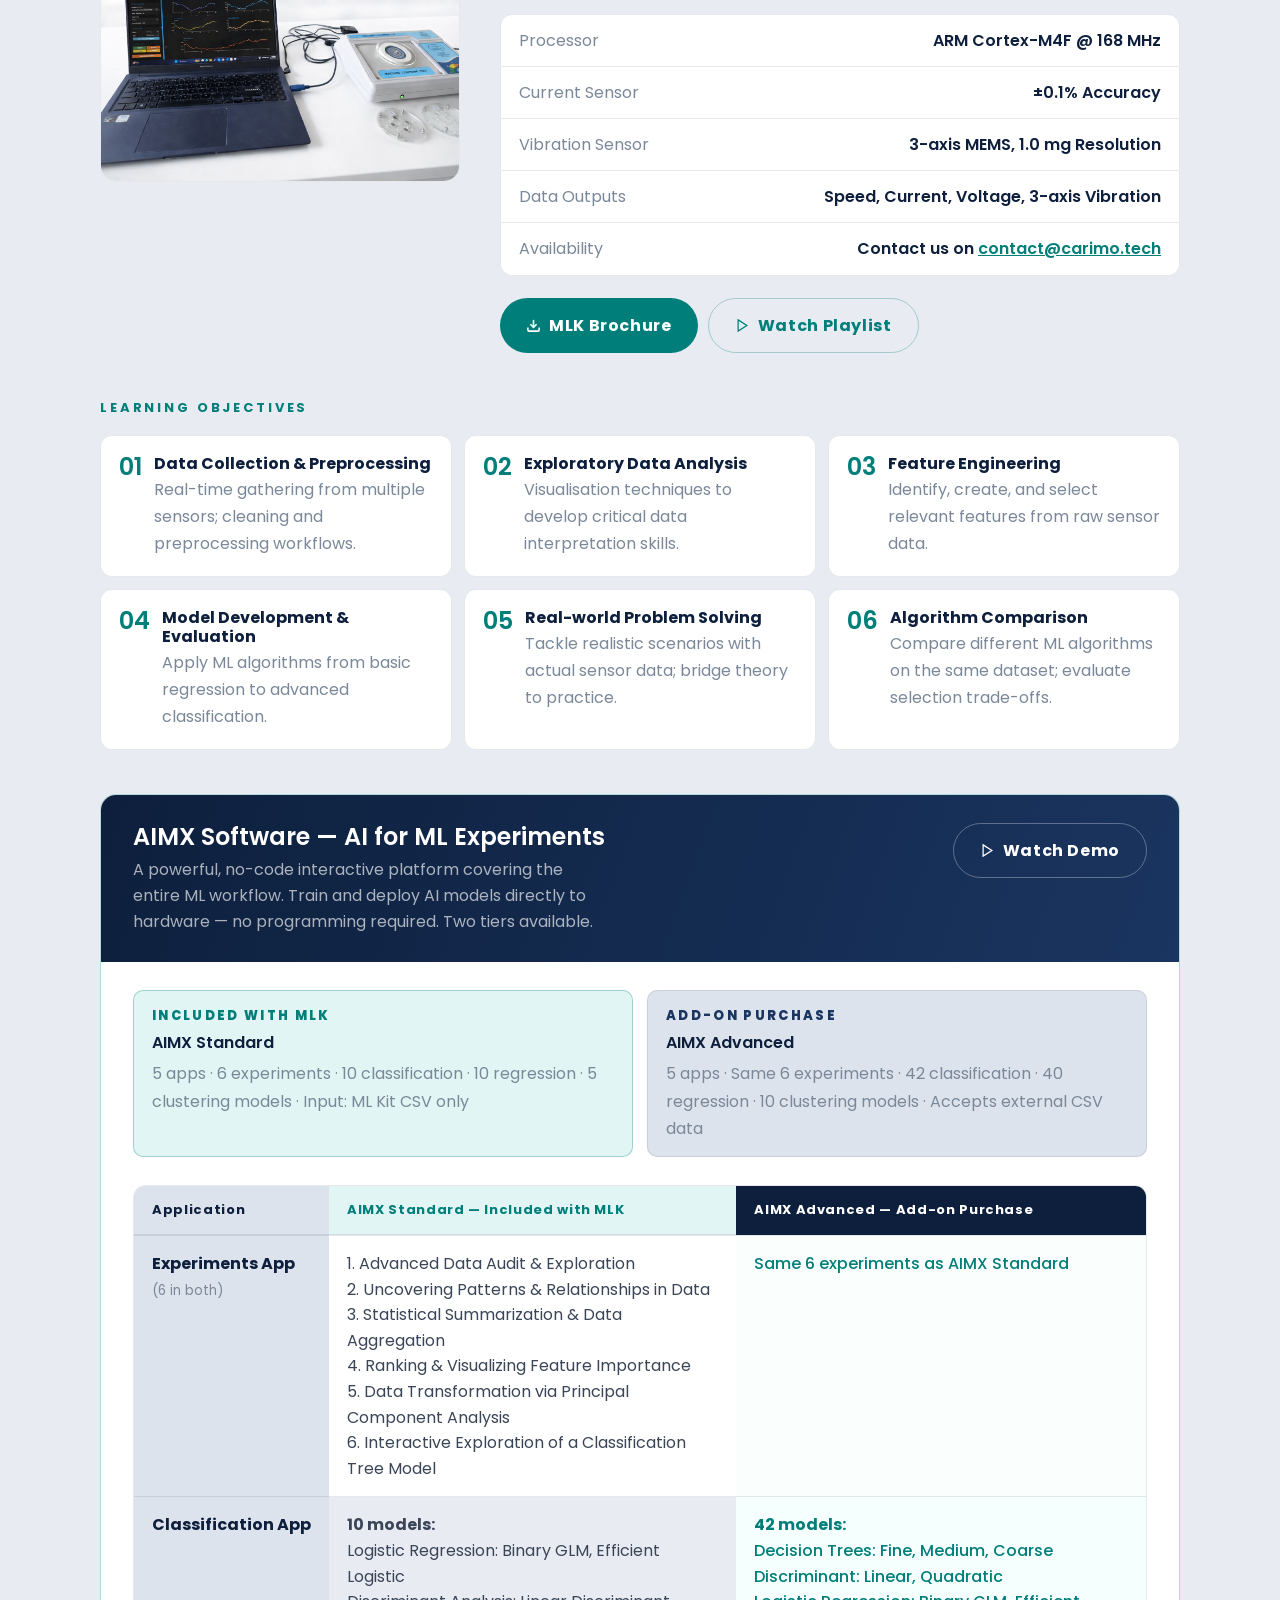
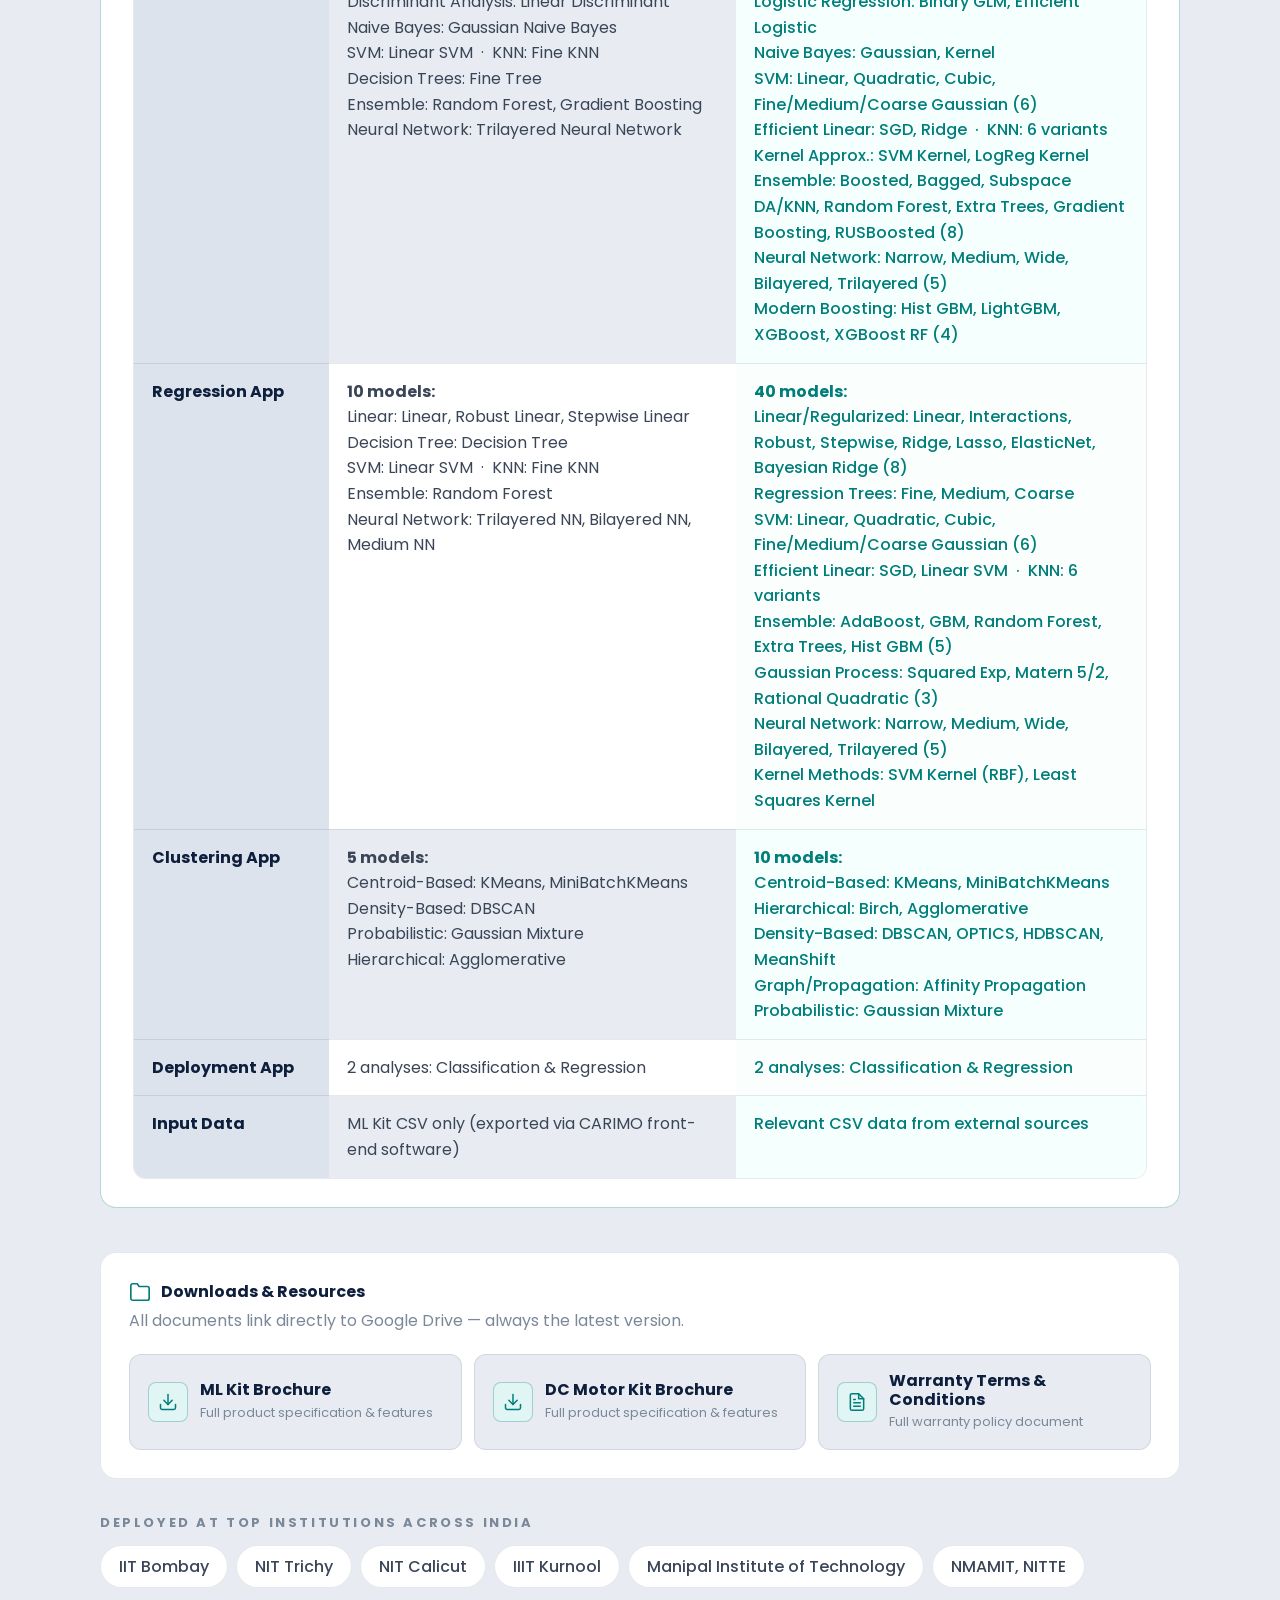
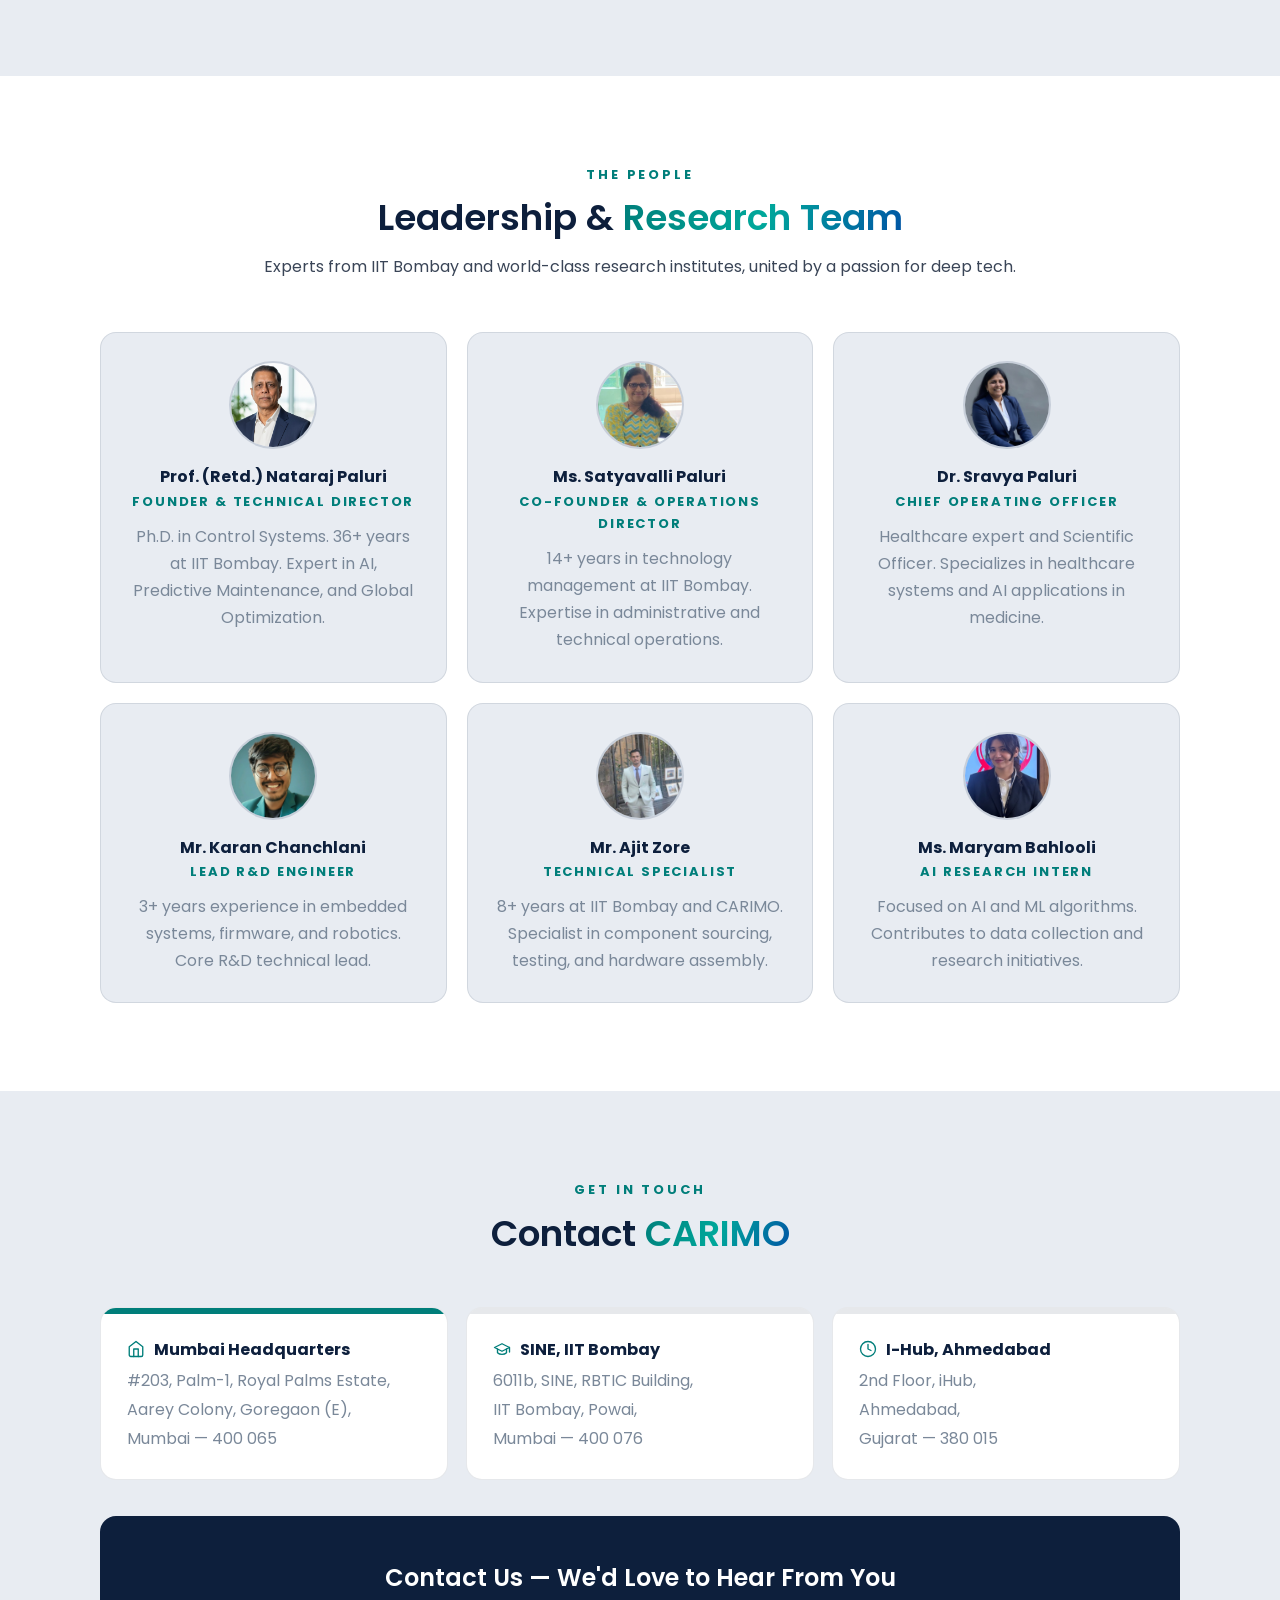
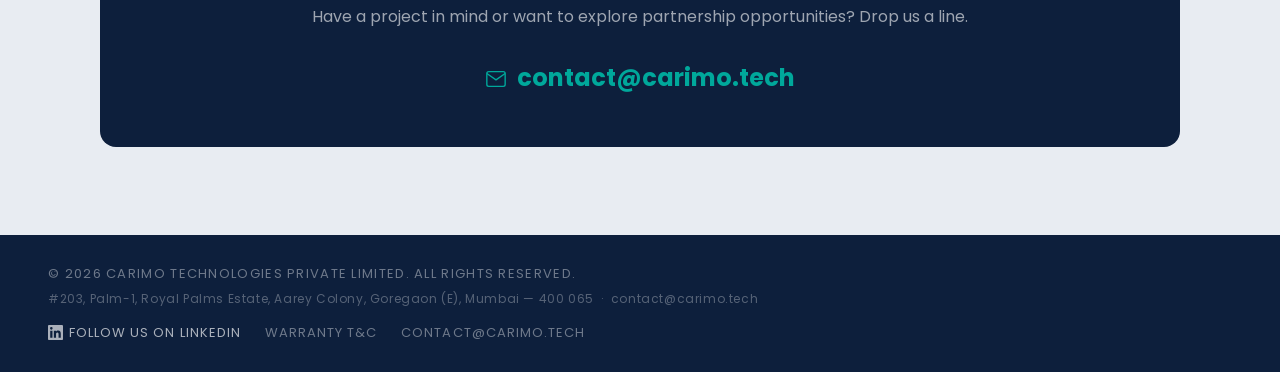
==== commit 2d1494a5: "Update index.html" ====
--- a/index.html
+++ b/index.html
@@ -36,16 +36,16 @@
         --shadow-lg:    0 8px 40px rgba(13,31,60,0.12);
 
         /* ── TYPE SCALE (4 sizes) ─────────────────
-           Display : clamp(36px,5.5vw,64px)  Hero H1 only
-           --fs-1  : 38px   Section headings (H2)
-           --fs-2  : 26px   Panel headings (H3, kit names, AIMX title, CTA)
-           --fs-3  : 18px   All body text AND card/component headings
+           Display : clamp(32px,5vw,56px)   Hero H1 only
+           --fs-1  : 36px   Section headings (H2)
+           --fs-2  : 24px   Panel headings (H3, kit names, AIMX title, CTA)
+           --fs-3  : 16px   All body text AND card/component headings
                             — headings use font-weight 700, body uses 400
            --fs-4  : 13px   Labels, badges, captions, footer, pills, nav
         ─────────────────────────────────────────── */
-        --fs-1: 38px;
-        --fs-2: 26px;
-        --fs-3: 18px;
+        --fs-1: 36px;
+        --fs-2: 24px;
+        --fs-3: 16px;
         --fs-4: 13px;
     }
 
@@ -103,7 +103,7 @@
     .hero-badge { display: inline-flex; align-items: center; gap: 8px; background: var(--surface); border: 1px solid var(--border-accent); border-radius: 100px; padding: 8px 20px; margin-bottom: 28px; font-size: var(--fs-3); font-weight: 700; letter-spacing: 0.08em; color: var(--accent); }
     .hero-badge::before { content: ''; width: 6px; height: 6px; background: var(--accent); border-radius: 50%; animation: blink 2s infinite; }
     @keyframes blink { 0%,100%{opacity:1;transform:scale(1)} 50%{opacity:.4;transform:scale(.8)} }
-    #hero h1 { font-size: clamp(36px, 5.5vw, 64px); margin-bottom: 10px; color: var(--navy); }
+    #hero h1 { font-size: clamp(32px, 5vw, 56px); margin-bottom: 10px; color: var(--navy); }
     .hero-sub { font-size: var(--fs-4); color: var(--text-dim); letter-spacing: 0.1em; margin-bottom: 20px; font-weight: 600; text-transform: uppercase; }
     #hero .lead { font-size: var(--fs-3); color: var(--text); max-width: 600px; margin: 0 auto 36px; }
     .hero-actions { display: flex; gap: 12px; justify-content: center; flex-wrap: wrap; margin-bottom: 56px; }
@@ -595,7 +595,7 @@
                         <div class="spec-row"><span>Availability</span><span>Contact us on <a href="mailto:contact@carimo.tech" style="color:var(--accent);text-decoration:underline;">contact@carimo.tech</a></span></div>
                     </div>
                     <div class="kit-btns">
-                        <a href="https://drive.google.com/file/d/1S5B8qFAAvu89NcPVzePH0xWyA2PiLeTp/view?usp=drive_link" target="_blank" class="btn btn-primary">
+                        <a href="https://docs.google.com/presentation/d/1qsqp15AYzkc9UVpsRkxvTCKsA1dX1Xqm0cJBjGggaeY/edit?usp=drive_link" target="_blank" class="btn btn-primary">
                             <svg viewBox="0 0 24 24" fill="none" stroke="currentColor" stroke-width="2.5"><path d="M21 15v4a2 2 0 0 1-2 2H5a2 2 0 0 1-2-2v-4"/><polyline points="7 10 12 15 17 10"/><line x1="12" y1="15" x2="12" y2="3"/></svg>
                             MLK Brochure
                         </a>
@@ -763,8 +763,8 @@
                         <div class="spec-row"><span>License</span><span>IIT Bombay Official Technology License</span></div>
                         <div class="spec-row"><span>Encoder</span><span>Precision Quadrature Encoder</span></div>
                         <div class="spec-row"><span>Interface</span><span>Advanced embedded interface + driver circuitry</span></div>
-                        <div class="spec-row"><span>Control Strategies</span><span>P, PI, PID — Included &nbsp;·&nbsp; <span style="color:var(--accent);">MPC — Add-on</span></span></div>
-                        <div class="spec-row"><span>Software</span><span>Interactive front-end (PID included) + MATLAB/Simulink compatible &nbsp;·&nbsp; <span style="color:var(--accent);font-weight:700;">MPC software available as add-on</span></span></div>
+                        <div class="spec-row"><span>Control Strategies</span><span>P, PI, PID (included) &nbsp;·&nbsp; MPC (add-on)</span></div>
+                        <div class="spec-row"><span>Software</span><span>Interactive front-end + MATLAB/Simulink &nbsp;·&nbsp; MPC add-on available</span></div>
                         <div class="spec-row"><span>Availability</span><span>Contact us on <a href="mailto:contact@carimo.tech" style="color:var(--accent);text-decoration:underline;">contact@carimo.tech</a></span></div>
                     </div>
                     <div class="kit-btns">
@@ -788,10 +788,18 @@
             </div>
 
             <span class="apps-label">Application Areas</span>
-            <div class="apps-grid fade-up" style="grid-template-columns:repeat(2,1fr);max-width:600px;">
-                <div class="app-chip">Speed &amp; Position Control</div>
-                <div class="app-chip">P, PI, PID Control <span style="font-size:11px;color:var(--accent);font-weight:700;">(Included)</span></div>
-                <div class="app-chip" style="grid-column:1/-1;max-width:300px;margin:0 auto;">Model Predictive Control <span style="font-size:11px;color:var(--accent);font-weight:700;">(Add-on)</span></div>
+            <div class="apps-grid fade-up" style="grid-template-columns:repeat(3,1fr);max-width:820px;">
+                <div class="app-chip" style="display:flex;flex-direction:column;gap:4px;">
+                    <span>Speed &amp; Position Control</span>
+                </div>
+                <div class="app-chip" style="display:flex;flex-direction:column;gap:4px;">
+                    <span>P, PI, PID Control</span>
+                    <span style="font-size:11px;color:var(--accent);font-weight:600;letter-spacing:0.05em;">Included with kit</span>
+                </div>
+                <div class="app-chip" style="display:flex;flex-direction:column;gap:4px;">
+                    <span>Model Predictive Control</span>
+                    <span style="font-size:11px;color:var(--accent);font-weight:600;letter-spacing:0.05em;">Available as add-on</span>
+                </div>
             </div>
 
             <div class="video-row fade-up">
@@ -815,7 +823,7 @@
             </h4>
             <p class="sub">All documents link directly to Google Drive — always the latest version.</p>
             <div class="res-grid">
-                <a href="https://drive.google.com/file/d/1S5B8qFAAvu89NcPVzePH0xWyA2PiLeTp/view?usp=drive_link" target="_blank" class="res-btn">
+                <a href="https://docs.google.com/presentation/d/1qsqp15AYzkc9UVpsRkxvTCKsA1dX1Xqm0cJBjGggaeY/edit?usp=drive_link" target="_blank" class="res-btn">
                     <div class="res-icon"><svg viewBox="0 0 24 24" fill="none" stroke="var(--accent)" stroke-width="1.8" stroke-linecap="round" stroke-linejoin="round"><path d="M21 15v4a2 2 0 0 1-2 2H5a2 2 0 0 1-2-2v-4"/><polyline points="7 10 12 15 17 10"/><line x1="12" y1="15" x2="12" y2="3"/></svg></div>
                     <div class="res-text"><h5>ML Kit Brochure</h5><p>Full product specification & features</p></div>
                 </a>
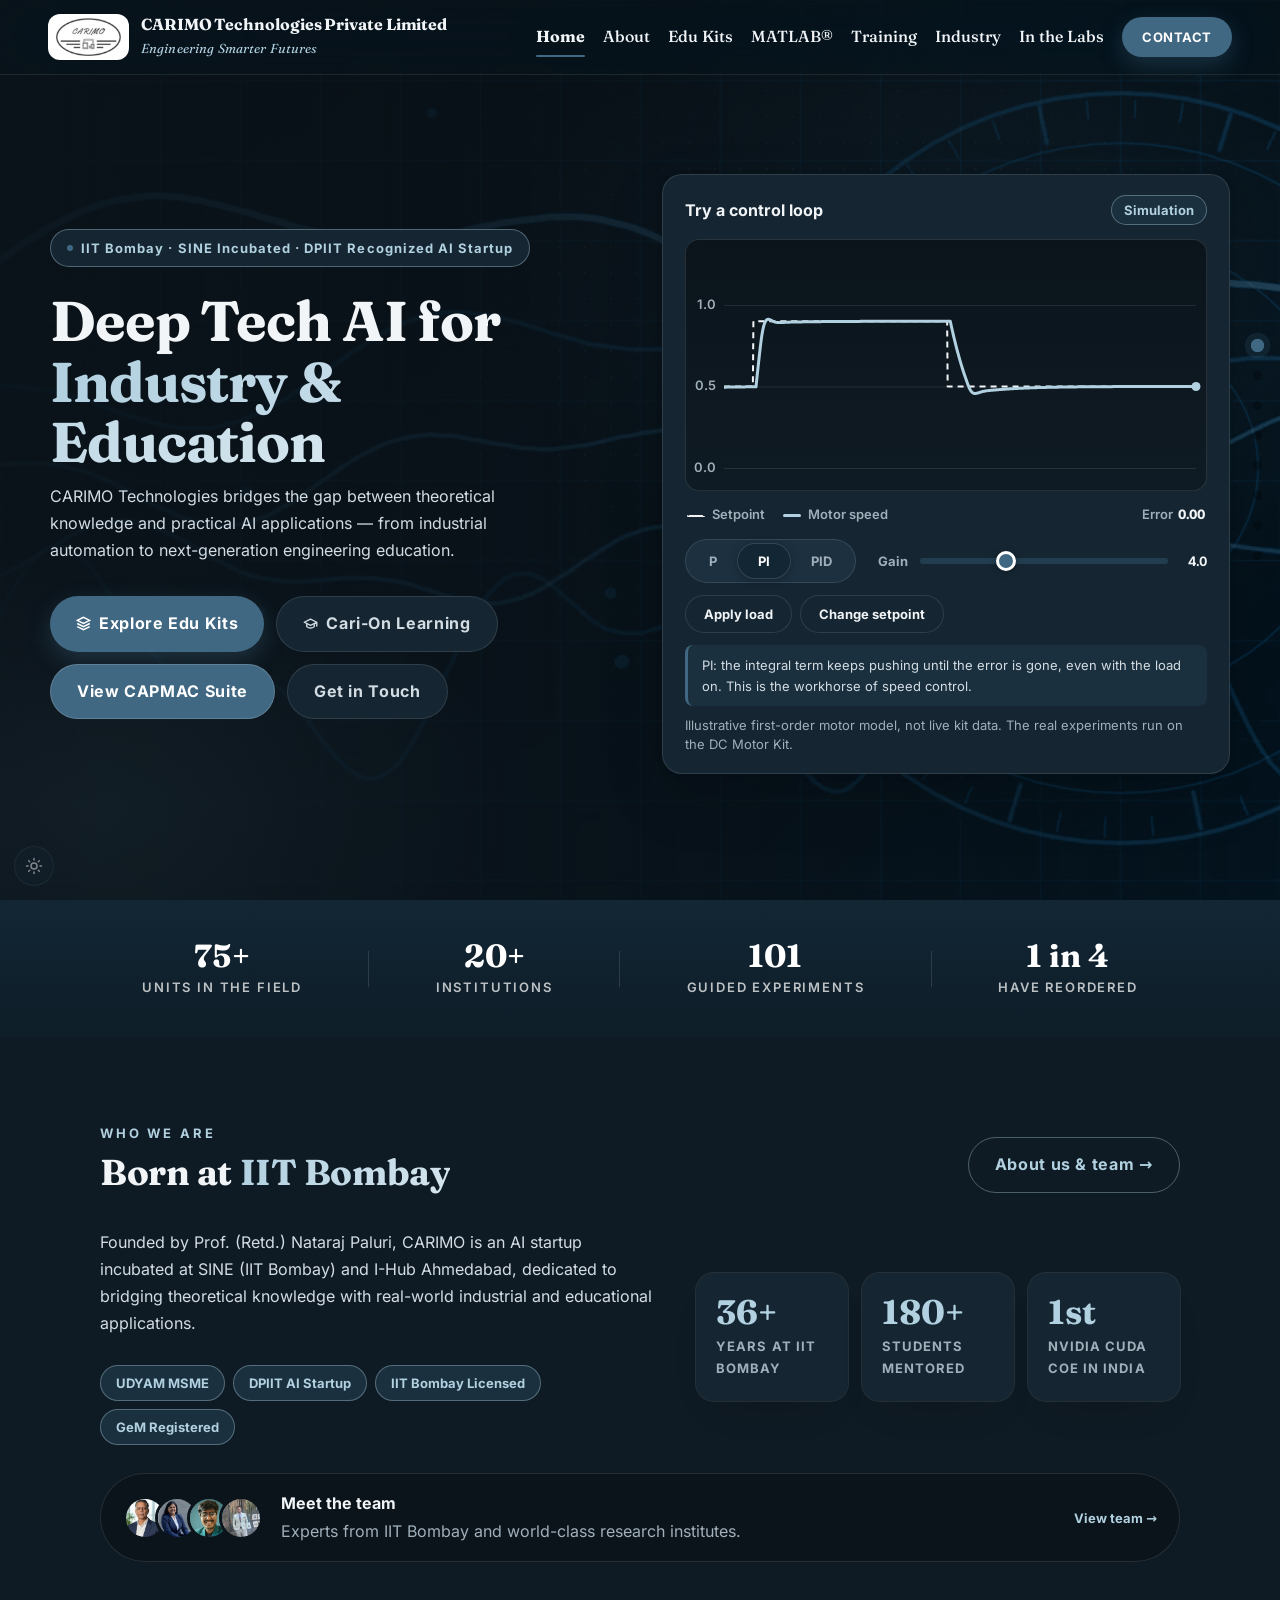
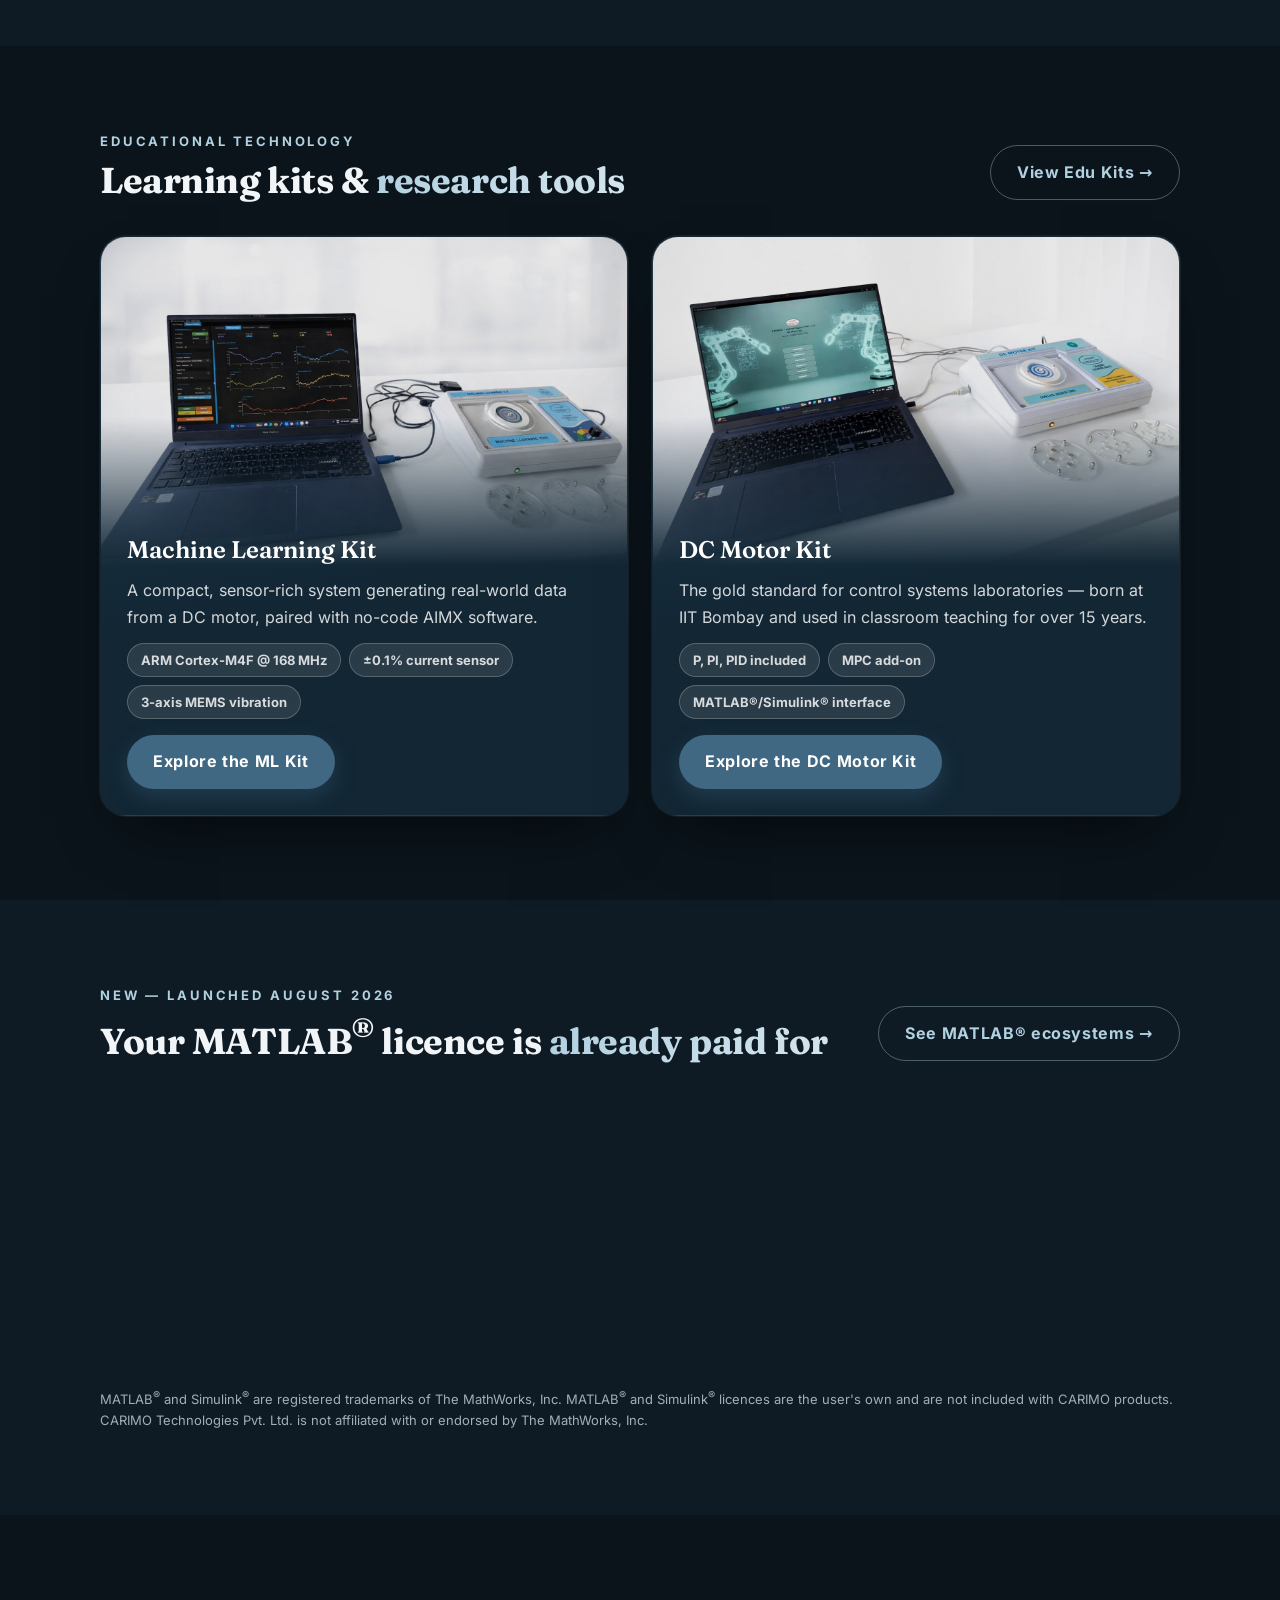
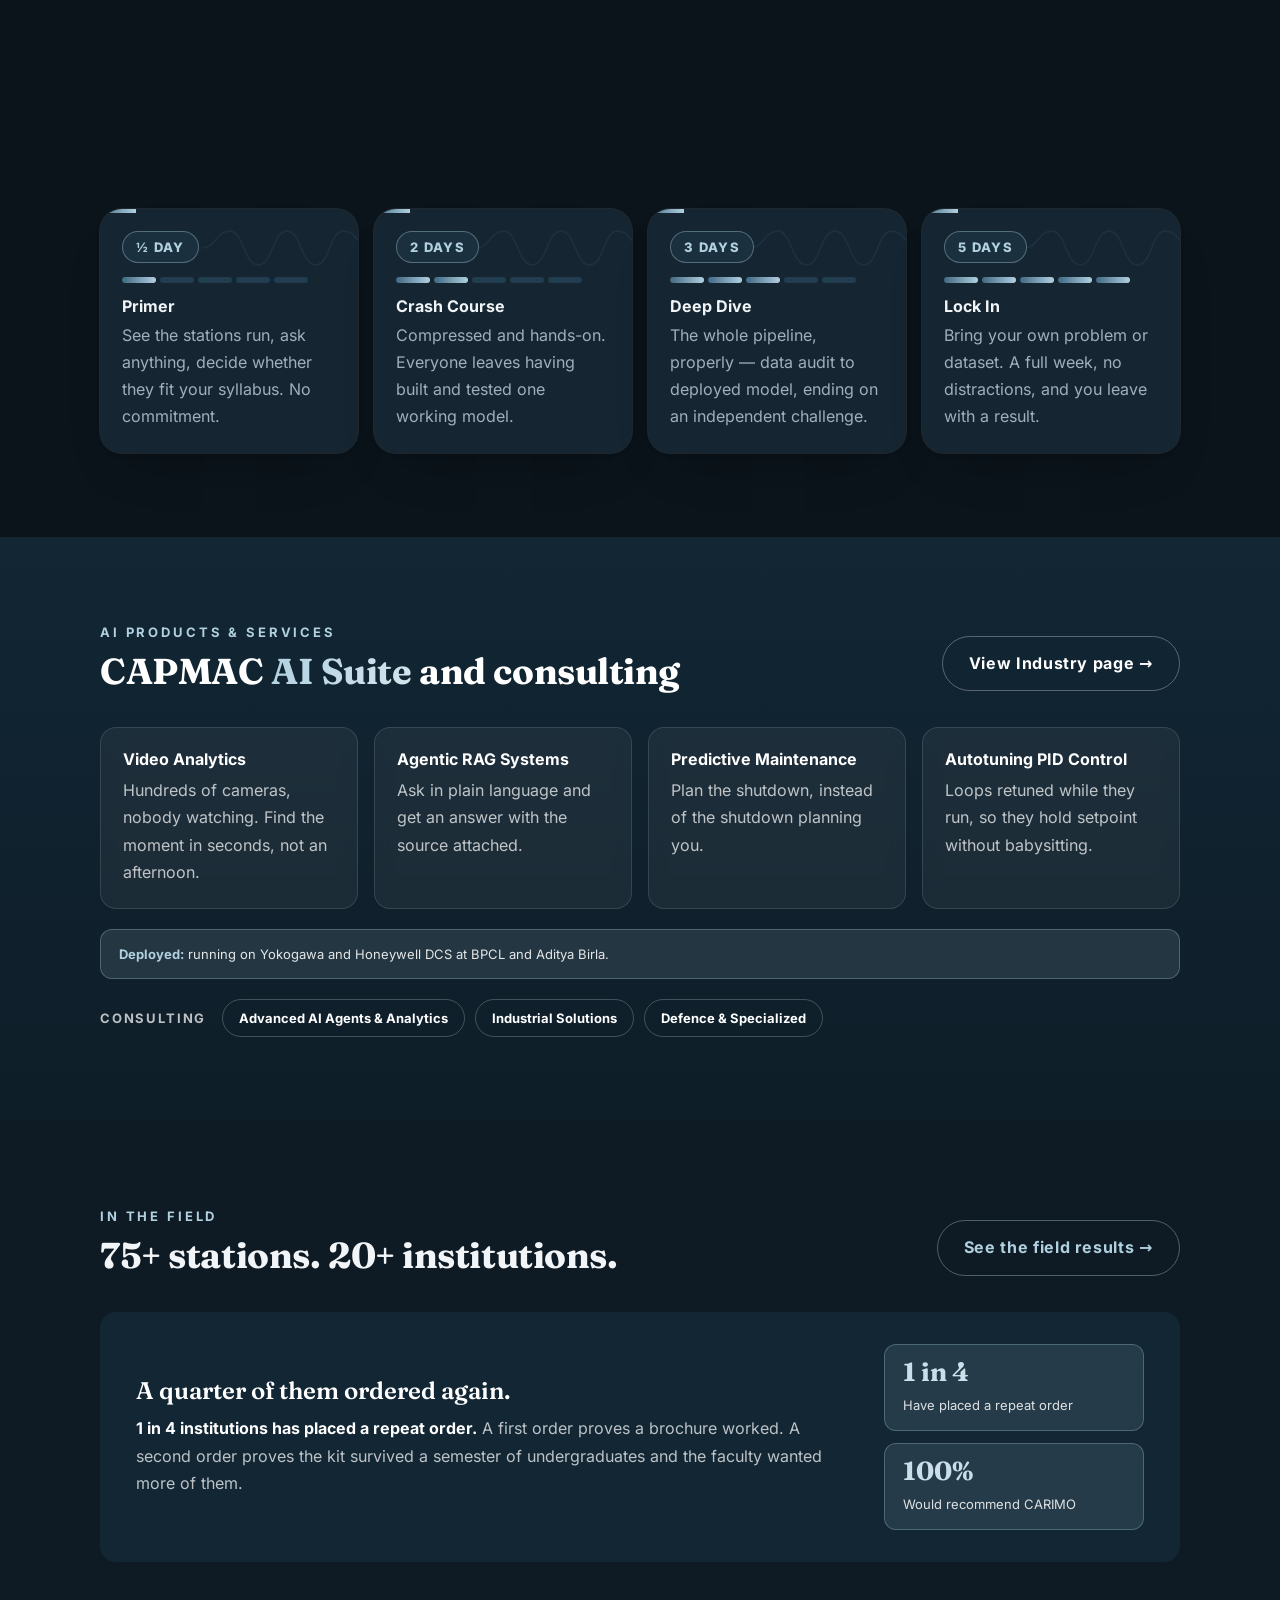
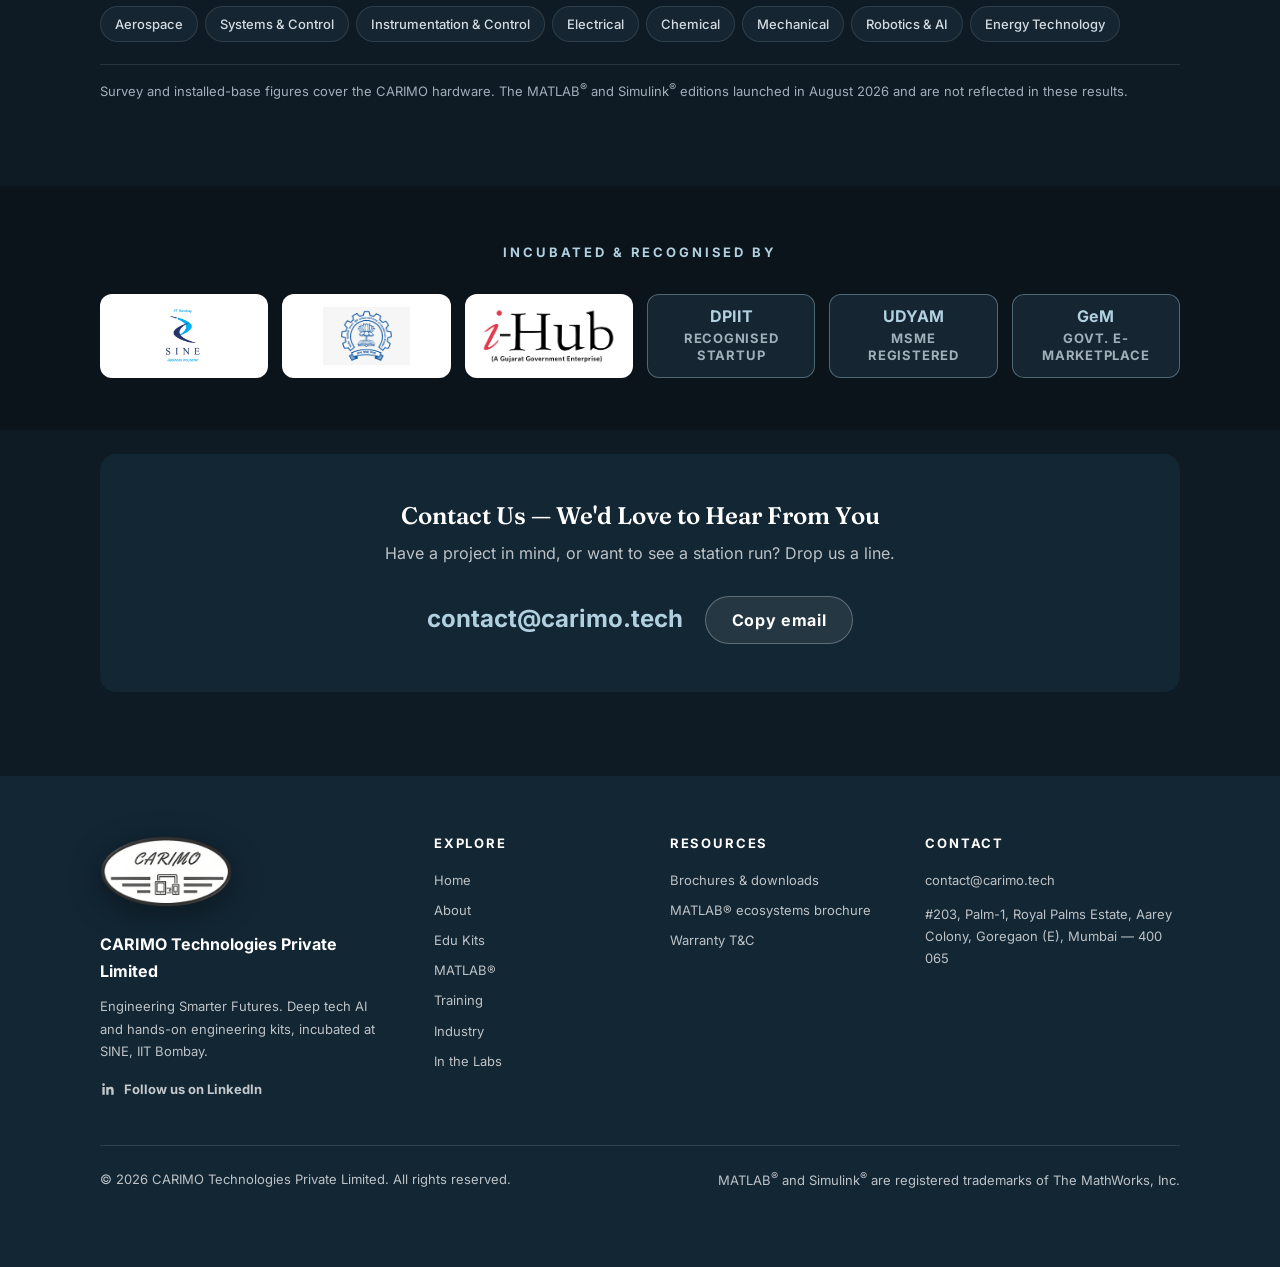
==== commit 78c8e489: "Add files via upload" ====
--- a/index.html
+++ b/index.html
@@ -1,955 +1,311 @@
 <!DOCTYPE html>
-<html lang="en">
+<html lang="en" data-theme="dark">
 <head>
     <meta charset="UTF-8">
-    <meta name="viewport" content="width=device-width, initial-scale=1.0">
+    <meta name="viewport" content="width=device-width, initial-scale=1.0, viewport-fit=cover">
     <title>CARIMO Technologies Pvt. Ltd. | Deep Tech AI & Industrial Automation</title>
     <meta name="description" content="CARIMO Technologies: Bridging AI, control systems, and education. IIT Bombay-incubated deep tech startup offering CAPMAC AI Suite, ML Kits, and DC Motor Kits.">
     <meta property="og:title" content="CARIMO Technologies Pvt. Ltd.">
-    <meta property="og:description" content="Deep Tech AI, Industrial Automation & Educational Kits from IIT Bombay.">
+    <meta property="og:description" content="CARIMO Technologies: Bridging AI, control systems, and education. IIT Bombay-incubated deep tech startup offering CAPMAC AI Suite, ML Kits, and DC Motor Kits.">
     <meta property="og:type" content="website">
-    <link rel="preconnect" href="https://fonts.googleapis.com">
-    <link rel="preconnect" href="https://fonts.gstatic.com" crossorigin>
-    <link href="https://fonts.googleapis.com/css2?family=Poppins:wght@300;400;500;600;700;800&display=swap" rel="stylesheet">
-
-    <style>
-    :root {
-        --bg:           #E8ECF2;
-        --bg2:          #DDE3EC;
-        --bg3:          #D0D8E4;
-        --surface:      #FFFFFF;
-        --navy:         #0D1F3C;
-        --navy-light:   #1A3560;
-        --accent:       #007E7A;
-        --accent-light: #00A89B;
-        --accent-pale:  #E0F5F4;
-        --accent-mid:   rgba(0,126,122,0.12);
-        --border:       rgba(13,31,60,0.10);
-        --border-accent:rgba(0,126,122,0.30);
-        --text:         #3A4557;
-        --text-dim:     #7A8899;
-        --text-bright:  #0D1F3C;
-        --font-head:    'Poppins', sans-serif;
-        --font-body:    'Poppins', sans-serif;
-        --radius:       16px;
-        --shadow:       0 2px 20px rgba(13,31,60,0.08);
-        --shadow-lg:    0 8px 40px rgba(13,31,60,0.12);
-
-        /* ── TYPE SCALE (4 sizes) ─────────────────
-           Display : clamp(32px,5vw,56px)   Hero H1 only
-           --fs-1  : 36px   Section headings (H2)
-           --fs-2  : 24px   Panel headings (H3, kit names, AIMX title, CTA)
-           --fs-3  : 16px   All body text AND card/component headings
-                            — headings use font-weight 700, body uses 400
-           --fs-4  : 13px   Labels, badges, captions, footer, pills, nav
-        ─────────────────────────────────────────── */
-        --fs-1: 36px;
-        --fs-2: 24px;
-        --fs-3: 16px;
-        --fs-4: 13px;
-    }
-
-    *, *::before, *::after { box-sizing: border-box; margin: 0; padding: 0; }
-    html { scroll-behavior: smooth; }
-    body { background: var(--bg); color: var(--text); font-family: var(--font-body); font-size: var(--fs-3); line-height: 1.7; overflow-x: hidden; }
-    a { text-decoration: none; color: inherit; }
-    img { display: block; max-width: 100%; }
-    ::-webkit-scrollbar { width: 4px; }
-    ::-webkit-scrollbar-track { background: var(--bg); }
-    ::-webkit-scrollbar-thumb { background: var(--accent); border-radius: 2px; }
-
-    h1,h2,h3,h4,h5 { font-family: var(--font-head); color: var(--text-bright); font-weight: 600; letter-spacing: 0em; line-height: 1.2; }
-    p { color: var(--text); }
-    .label { font-family: var(--font-body); font-size: var(--fs-4); font-weight: 700; letter-spacing: 0.22em; text-transform: uppercase; color: var(--accent); }
-    .gradient-text { background: linear-gradient(110deg, var(--accent) 0%, var(--accent-light) 50%, #0052A5 100%); -webkit-background-clip: text; -webkit-text-fill-color: transparent; background-clip: text; }
-
-    /* BUTTONS */
-    .btn { display: inline-flex; align-items: center; gap: 8px; font-family: var(--font-body); font-size: var(--fs-3); font-weight: 700; letter-spacing: 0.04em; padding: 13px 26px; border-radius: 100px; transition: all 0.22s; cursor: pointer; border: none; white-space: nowrap; }
-    .btn svg { width: 15px; height: 15px; flex-shrink: 0; }
-    .btn-primary { background: var(--accent); color: #fff; }
-    .btn-primary:hover { background: var(--navy); box-shadow: var(--shadow-lg); transform: translateY(-1px); }
-    .btn-outline { background: transparent; color: var(--accent); border: 1.5px solid var(--border-accent); }
-    .btn-outline:hover { background: var(--accent-mid); color: var(--navy); }
-    .btn-ghost { background: var(--surface); color: var(--text); border: 1.5px solid var(--border); }
-    .btn-ghost:hover { border-color: var(--border-accent); color: var(--accent); }
-    .btn-navy { background: var(--navy); color: #fff; }
-    .btn-navy:hover { background: var(--navy-light); box-shadow: var(--shadow-lg); }
-
-    /* NAVBAR */
-    #navbar { position: fixed; top: 0; left: 0; right: 0; z-index: 100; padding: 14px 48px; display: flex; justify-content: space-between; align-items: center; transition: all 0.3s; border-bottom: 1px solid transparent; }
-    #navbar.scrolled { background: rgba(245,247,250,0.95); backdrop-filter: blur(20px); border-color: var(--border); box-shadow: var(--shadow); padding: 10px 48px; }
-    .nav-logo { display: flex; align-items: center; gap: 12px; }
-    .nav-logo img { height: 42px; width: auto; object-fit: contain; }
-    .nav-logo-text .name { font-family: var(--font-head); font-size: var(--fs-3); font-weight: 600; color: var(--navy); letter-spacing: 0.02em; text-transform: uppercase; line-height: 1; }
-    .nav-logo-text .sub { font-size: var(--fs-4); color: var(--accent); letter-spacing: 0.15em; margin-top: 3px; font-weight: 600; display: block; }
-    .nav-links { display: flex; align-items: center; gap: 32px; }
-    .nav-links a { font-size: var(--fs-4); font-weight: 700; letter-spacing: 0.1em; text-transform: uppercase; color: var(--text); transition: color 0.2s; }
-    .nav-links a:hover { color: var(--accent); }
-    .hamburger { display: none; flex-direction: column; gap: 5px; background: none; border: none; cursor: pointer; padding: 4px; }
-    .hamburger span { display: block; width: 22px; height: 2px; background: var(--navy); border-radius: 2px; transition: all 0.3s; }
-    .hamburger.open span:nth-child(1) { transform: translateY(7px) rotate(45deg); }
-    .hamburger.open span:nth-child(2) { opacity: 0; }
-    .hamburger.open span:nth-child(3) { transform: translateY(-7px) rotate(-45deg); }
-    .mobile-menu { display: none; position: fixed; inset: 0; z-index: 99; background: rgba(245,247,250,0.98); backdrop-filter: blur(20px); flex-direction: column; justify-content: center; align-items: center; gap: 36px; }
-    .mobile-menu.open { display: flex; }
-    .mobile-menu a { font-family: var(--font-head); font-size: var(--fs-1); font-weight: 600; color: var(--navy); transition: color 0.2s; }
-    .mobile-menu a:hover { color: var(--accent); }
-
-    /* HERO */
-    #hero { min-height: 100vh; display: flex; flex-direction: column; justify-content: center; align-items: center; padding: 120px 48px 72px; text-align: center; position: relative; overflow: hidden; }
-    .hero-bg { position: absolute; inset: 0; pointer-events: none; background: radial-gradient(ellipse 70% 55% at 50% 0%, rgba(0,126,122,0.07) 0%, transparent 70%), radial-gradient(ellipse 50% 40% at 85% 85%, rgba(0,82,165,0.05) 0%, transparent 60%); }
-    .hero-grid { display: none; }
-    #hero .inner { position: relative; z-index: 2; max-width: 860px; }
-    .hero-badge { display: inline-flex; align-items: center; gap: 8px; background: var(--surface); border: 1px solid var(--border-accent); border-radius: 100px; padding: 8px 20px; margin-bottom: 28px; font-size: var(--fs-3); font-weight: 700; letter-spacing: 0.08em; color: var(--accent); }
-    .hero-badge::before { content: ''; width: 6px; height: 6px; background: var(--accent); border-radius: 50%; animation: blink 2s infinite; }
-    @keyframes blink { 0%,100%{opacity:1;transform:scale(1)} 50%{opacity:.4;transform:scale(.8)} }
-    #hero h1 { font-size: clamp(32px, 5vw, 56px); margin-bottom: 10px; color: var(--navy); }
-    .hero-sub { font-size: var(--fs-4); color: var(--text-dim); letter-spacing: 0.1em; margin-bottom: 20px; font-weight: 600; text-transform: uppercase; }
-    #hero .lead { font-size: var(--fs-3); color: var(--text); max-width: 600px; margin: 0 auto 36px; }
-    .hero-actions { display: flex; gap: 12px; justify-content: center; flex-wrap: wrap; margin-bottom: 56px; }
-    .hero-cards { display: grid; grid-template-columns: repeat(3,1fr); gap: 14px; width: 100%; max-width: 820px; margin: 0 auto; }
-    .hero-card { background: var(--surface); border: 1px solid var(--border); border-radius: 14px; padding: 20px 16px; text-align: center; transition: all 0.25s; cursor: pointer; }
-    .hero-card:hover { border-color: var(--border-accent); background: var(--accent-pale); transform: translateY(-3px); box-shadow: var(--shadow); }
-    .hero-card .icon { font-size: 30px; margin-bottom: 8px; }
-    .hero-card h4 { font-size: var(--fs-3); color: var(--navy); margin-bottom: 3px; font-family: var(--font-body); font-weight: 700; }
-    .hero-card p { font-size: var(--fs-4); color: var(--text-dim); }
-
-    /* TRUST */
-    #trust { background: var(--navy); padding: 36px 48px; }
-    .trust-inner { max-width: 1080px; margin: 0 auto; display: flex; align-items: center; flex-wrap: wrap; justify-content: space-around; }
-    .trust-item { display: flex; flex-direction: column; align-items: center; gap: 4px; padding: 8px 20px; }
-    .trust-item .num { font-family: var(--font-body); font-size: 32px; font-weight: 800; color: #fff; line-height: 1; }
-    .trust-item .desc { font-size: var(--fs-4); letter-spacing: 0.14em; text-transform: uppercase; color: rgba(255,255,255,0.5); font-weight: 600; }
-    .trust-div { width: 1px; height: 36px; background: rgba(255,255,255,0.12); }
-
-    /* SECTIONS */
-    section { padding: 88px 48px; }
-    .section-inner { max-width: 1080px; margin: 0 auto; }
-    .section-header { margin-bottom: 52px; }
-    .section-header .label { display: block; margin-bottom: 10px; }
-    .section-header h2 { font-size: var(--fs-1); }
-    .section-header p { margin-top: 14px; max-width: 100%; font-size: var(--fs-3); }
-    .section-header.center { text-align: center; }
-    .section-header.center p { margin-left: auto; margin-right: auto; }
-
-    /* ABOUT */
-    #about { background: var(--surface); }
-    .about-grid { display: flex; flex-direction: column; gap: 36px; }
-    .about-top { display: block; }
-    .about-bottom { display: grid; grid-template-columns: repeat(3,1fr); gap: 16px; padding-top: 32px; border-top: 1px solid var(--border); }
-    .pillar { display: flex; gap: 14px; margin-bottom: 22px; }
-    .pillar-icon { width: 40px; height: 40px; border-radius: 10px; background: var(--accent-pale); border: 1px solid var(--border-accent); display: flex; align-items: center; justify-content: center; font-size: 16px; flex-shrink: 0; }
-    .pillar-text h4 { font-size: var(--fs-3); color: var(--navy); margin-bottom: 2px; font-family: var(--font-body); font-weight: 700; }
-    .pillar-text p { font-size: var(--fs-3); color: var(--text-dim); }
-    .cert-row { display: flex; flex-wrap: wrap; gap: 8px; margin-top: 28px; }
-    .cert { background: var(--accent-pale); border: 1px solid var(--border-accent); border-radius: 100px; padding: 6px 15px; font-size: var(--fs-4); color: var(--accent); font-weight: 700; }
-    .stat-grid { display: grid; grid-template-columns: 1fr 1fr; gap: 16px; }
-    .stat-box { background: var(--bg); border: 1px solid var(--border); border-radius: 14px; padding: 22px; }
-    .stat-box .big { font-family: var(--font-head); font-size: 32px; font-weight: 600; color: var(--accent); line-height: 1; }
-    .stat-box .lbl { display: block; font-size: var(--fs-4); font-weight: 700; letter-spacing: 0.18em; text-transform: uppercase; color: var(--text-dim); margin-top: 4px; }
-    .stat-box p { font-size: var(--fs-3); color: var(--text-dim); margin-top: 6px; }
-    .market-box { margin-top: 16px; background: var(--bg); border: 1px solid var(--border); border-radius: 14px; padding: 20px; }
-    .market-box .label { margin-bottom: 12px; display: block; }
-    .pill-row { display: flex; flex-wrap: wrap; gap: 7px; margin-top: 12px; }
-    .pill { background: var(--surface); border: 1px solid var(--border); border-radius: 100px; padding: 6px 14px; font-size: var(--fs-4); color: var(--text); font-weight: 500; }
-
-    /* CONSULTING */
-    #consulting { background: var(--bg); }
-    .consult-grid { display: grid; grid-template-columns: repeat(3,1fr); gap: 20px; }
-    .consult-card { background: var(--surface); border: 1px solid var(--border); border-radius: var(--radius); overflow: hidden; transition: all 0.25s; }
-    .consult-card:hover { border-color: var(--border-accent); transform: translateY(-4px); box-shadow: var(--shadow-lg); }
-    .consult-top { height: 160px; background: var(--bg2); display: flex; align-items: center; justify-content: center; font-size: 52px; border-bottom: 1px solid var(--border); }
-    .consult-body { padding: 24px; }
-    .consult-body h4 { font-size: var(--fs-3); color: var(--navy); margin-bottom: 8px; font-family: var(--font-body); font-weight: 700; }
-    .consult-body p { font-size: var(--fs-3); color: var(--text-dim); line-height: 1.7; }
-
-    /* CAPMAC */
-    #capmac { background: var(--navy); }
-    #capmac .section-header .label { color: var(--accent-light); }
-    #capmac .section-header h2 { color: #fff; }
-    #capmac .section-header p { color: rgba(255,255,255,0.6); }
-    .capmac-grid { display: grid; grid-template-columns: 1fr 1fr; gap: 20px; }
-    .capmac-card { background: rgba(255,255,255,0.05); border: 1px solid rgba(255,255,255,0.1); border-radius: var(--radius); padding: 28px; transition: all 0.25s; }
-    .capmac-card:hover { background: rgba(255,255,255,0.08); border-color: rgba(0,168,155,0.5); transform: translateY(-3px); }
-    .capmac-num { font-family: var(--font-head); font-size: 36px; font-weight: 600; color: rgba(0,168,155,0.3); line-height: 1; margin-bottom: 14px; }
-    .capmac-card h3 { font-size: var(--fs-3); color: #fff; margin-bottom: 10px; font-family: var(--font-body); font-weight: 700; }
-    .capmac-card p { font-size: var(--fs-3); color: rgba(255,255,255,0.6); line-height: 1.7; }
-    .capmac-badge { margin-top: 16px; background: rgba(0,168,155,0.12); border: 1px solid rgba(0,168,155,0.3); border-radius: 10px; padding: 11px 14px; font-size: var(--fs-4); color: rgba(255,255,255,0.7); }
-    .capmac-badge strong { color: var(--accent-light); }
-    .deploy-row { display: grid; grid-template-columns: repeat(4,1fr); gap: 14px; margin-top: 40px; }
-    .deploy-box { background: rgba(255,255,255,0.05); border: 1px solid rgba(255,255,255,0.1); border-radius: 12px; padding: 18px; text-align: center; }
-    .deploy-box .icon { font-size: 26px; margin-bottom: 7px; }
-    .deploy-box h5 { font-size: var(--fs-3); color: #fff; margin-bottom: 3px; font-family: var(--font-body); font-weight: 700; }
-    .deploy-box p { font-size: var(--fs-4); color: rgba(255,255,255,0.45); }
-
-    /* EDUCATION */
-    #education { background: var(--bg); }
-    .edu-tabs { display: flex; gap: 6px; margin-bottom: 44px; background: var(--bg2); border: 1px solid var(--border); border-radius: 100px; padding: 4px; width: fit-content; }
-    .edu-tab { font-family: var(--font-body); font-size: var(--fs-3); font-weight: 700; padding: 10px 26px; border-radius: 100px; border: none; background: transparent; color: var(--text-dim); cursor: pointer; transition: all 0.22s; white-space: nowrap; }
-    .edu-tab.active { background: var(--navy); color: #fff; }
-    .edu-tab:hover:not(.active) { color: var(--navy); }
-    .edu-panel { display: none; }
-    .edu-panel.active { display: block; }
-
-    /* Kit layout */
-    .kit-hero { display: grid; grid-template-columns: 360px 1fr; gap: 40px; align-items: start; margin-bottom: 44px; }
-    .kit-img { background: var(--surface); border: 1px solid var(--border); border-radius: var(--radius); height: 280px; display: flex; align-items: center; justify-content: center; overflow: hidden; font-size: 72px; }
-    .kit-img img { width: 100%; height: 100%; object-fit: cover; }
-    .kit-info h3 { font-size: var(--fs-2); color: var(--navy); margin-bottom: 8px; }
-    .kit-info .kit-sub { font-size: var(--fs-3); color: var(--text-dim); margin-bottom: 24px; line-height: 1.6; }
-    .spec-table { background: var(--surface); border: 1px solid var(--border); border-radius: 12px; overflow: hidden; margin-bottom: 22px; }
-    .spec-row { display: flex; justify-content: space-between; align-items: center; padding: 12px 18px; font-size: var(--fs-3); border-bottom: 1px solid var(--border); }
-    .spec-row:last-child { border-bottom: none; }
-    .spec-row span:first-child { color: var(--text-dim); }
-    .spec-row span:last-child { color: var(--navy); font-weight: 600; }
-    .kit-btns { display: flex; gap: 10px; flex-wrap: wrap; }
-
-    /* Objectives */
-    .obj-label { font-family: var(--font-body); font-size: var(--fs-4); font-weight: 700; letter-spacing: 0.22em; text-transform: uppercase; color: var(--accent); display: block; margin-bottom: 16px; }
-    .objectives { display: grid; grid-template-columns: repeat(3,1fr); gap: 12px; margin-bottom: 44px; }
-    .obj-card { background: var(--surface); border: 1px solid var(--border); border-radius: 12px; padding: 18px; display: flex; gap: 12px; align-items: flex-start; transition: border-color 0.2s; }
-    .obj-card:hover { border-color: var(--border-accent); }
-    .obj-num { font-family: var(--font-head); font-size: var(--fs-2); font-weight: 600; color: var(--accent); line-height: 1; flex-shrink: 0; padding-top: 1px; }
-    .obj-body h5 { font-size: var(--fs-3); color: var(--navy); margin-bottom: 3px; font-family: var(--font-body); font-weight: 700; }
-    .obj-body p { font-size: var(--fs-3); color: var(--text-dim); }
-
-    /* AIMX */
-    .aimx-block { background: var(--surface); border: 1.5px solid var(--border-accent); border-radius: var(--radius); overflow: hidden; margin-bottom: 44px; }
-    .aimx-header { background: linear-gradient(110deg, var(--navy) 0%, var(--navy-light) 100%); padding: 28px 32px; display: flex; justify-content: space-between; align-items: flex-start; gap: 20px; flex-wrap: wrap; }
-    .aimx-header h4 { font-size: var(--fs-2); color: #fff; margin-bottom: 6px; }
-    .aimx-header p { font-size: var(--fs-3); color: rgba(255,255,255,0.65); max-width: 480px; line-height: 1.6; }
-    .aimx-body { padding: 28px 32px; }
-    .aimx-tiers { display: grid; grid-template-columns: 1fr 1fr; gap: 14px; margin-bottom: 28px; }
-    .tier-badge { border-radius: 10px; padding: 14px 18px; }
-    .tier-std { background: var(--accent-pale); border: 1px solid var(--border-accent); }
-    .tier-adv { background: var(--bg2); border: 1px solid var(--border); }
-    .tier-label-text { font-size: var(--fs-4); font-weight: 800; letter-spacing: 0.18em; text-transform: uppercase; margin-bottom: 2px; }
-    .tier-std .tier-label-text { color: var(--accent); }
-    .tier-adv .tier-label-text { color: var(--navy-light); }
-    .tier-name { font-family: var(--font-head); font-size: var(--fs-3); font-weight: 600; color: var(--navy); margin-bottom: 4px; }
-    .tier-badge p { font-size: var(--fs-3); color: var(--text-dim); }
-
-    /* AIMX table */
-    .aimx-table-wrap { overflow-x: auto; border-radius: 12px; border: 1px solid var(--border); }
-    .aimx-table { width: 100%; border-collapse: collapse; font-size: var(--fs-3); }
-    .aimx-table th { padding: 13px 18px; font-weight: 700; text-align: left; font-size: var(--fs-4); letter-spacing: 0.05em; font-family: var(--font-body); border-bottom: 2px solid var(--border); }
-    .aimx-table th:first-child { background: var(--bg2); color: var(--text-bright); width: 16%; }
-    .aimx-table th.th-std { background: var(--accent-pale); color: var(--accent); width: 42%; }
-    .aimx-table th.th-adv { background: var(--navy); color: #fff; width: 42%; }
-    .aimx-table td { padding: 15px 18px; vertical-align: top; border-top: 1px solid var(--border); line-height: 1.6; font-size: var(--fs-3); }
-    .aimx-table tr:hover td { background: var(--bg) !important; }
-    .aimx-table td:first-child { font-weight: 700; color: var(--navy); font-size: var(--fs-3); background: var(--bg2); white-space: nowrap; }
-    .aimx-table td.td-std { color: var(--text); background: #fff; }
-    .aimx-table td.td-adv { color: var(--accent); font-weight: 500; background: #FAFFFE; }
-    .aimx-table tr.row-alt td.td-std { background: var(--bg); }
-    .aimx-table tr.row-alt td.td-adv { background: #F5FFFE; }
-
-    /* DC highlights */
-    .dc-highlights { display: grid; grid-template-columns: 1fr 1fr; gap: 12px; margin-bottom: 36px; }
-    .dc-hl { background: var(--surface); border: 1px solid var(--border); border-radius: 12px; padding: 18px 20px; display: flex; gap: 14px; transition: border-color 0.2s; }
-    .dc-hl:hover { border-color: var(--border-accent); }
-    .dc-hl .icon { font-size: 24px; flex-shrink: 0; margin-top: 2px; }
-    .dc-hl h5 { font-size: var(--fs-3); color: var(--navy); margin-bottom: 2px; font-family: var(--font-body); font-weight: 700; }
-    .dc-hl p { font-size: var(--fs-3); color: var(--text-dim); }
-
-    /* Apps grid */
-    .apps-label { font-family: var(--font-body); font-size: var(--fs-4); font-weight: 700; letter-spacing: 0.22em; text-transform: uppercase; color: var(--accent); display: block; margin-bottom: 14px; }
-    .apps-grid { display: grid; grid-template-columns: repeat(4,1fr); gap: 10px; margin-bottom: 36px; }
-    .app-chip { background: var(--surface); border: 1px solid var(--border); border-radius: 8px; padding: 13px 14px; font-size: var(--fs-3); font-weight: 600; color: var(--text); text-align: center; transition: all 0.2s; }
-    .app-chip:hover { border-color: var(--border-accent); color: var(--accent); background: var(--accent-pale); }
-
-    /* Videos */
-    .video-row { display: grid; grid-template-columns: 1fr 1fr; gap: 16px; margin-bottom: 36px; }
-    .video-card { background: var(--surface); border: 1px solid var(--border); border-radius: 12px; overflow: hidden; transition: all 0.25s; }
-    .video-card:hover { border-color: var(--border-accent); transform: translateY(-2px); box-shadow: var(--shadow); }
-    .video-preview { height: 120px; background: linear-gradient(135deg, var(--bg2), var(--bg3)); display: flex; align-items: center; justify-content: center; }
-    .play-btn { width: 48px; height: 48px; background: var(--accent); border-radius: 50%; display: flex; align-items: center; justify-content: center; transition: transform 0.2s; }
-    .video-card:hover .play-btn { transform: scale(1.1); }
-    .play-btn svg { width: 18px; height: 18px; fill: #fff; margin-left: 3px; }
-    .video-meta { padding: 16px 18px; }
-    .video-meta strong { display: block; font-size: var(--fs-3); color: var(--navy); margin-bottom: 2px; font-weight: 700; }
-    .video-meta span { font-size: var(--fs-4); color: var(--text-dim); }
-
-    /* Resources */
-    .resources-box { background: var(--surface); border: 1px solid var(--border); border-radius: var(--radius); padding: 28px; margin-bottom: 36px; }
-    .resources-box h4 { font-size: var(--fs-3); color: var(--navy); margin-bottom: 4px; font-family: var(--font-body); font-weight: 700; }
-    .resources-box .sub { font-size: var(--fs-3); color: var(--text-dim); margin-bottom: 20px; }
-    .res-grid { display: grid; grid-template-columns: repeat(3,1fr); gap: 12px; }
-    .res-btn { display: flex; align-items: center; gap: 12px; background: var(--bg); border: 1px solid var(--border); border-radius: 12px; padding: 16px 18px; transition: all 0.22s; }
-    .res-btn:hover { border-color: var(--border-accent); background: var(--accent-pale); }
-    .res-icon { width: 40px; height: 40px; background: var(--accent-pale); border: 1px solid var(--border-accent); border-radius: 8px; display: flex; align-items: center; justify-content: center; font-size: 18px; flex-shrink: 0; }
-    .res-text h5 { font-size: var(--fs-3); color: var(--navy); font-weight: 700; margin-bottom: 2px; }
-    .res-text p { font-size: var(--fs-4); color: var(--text-dim); }
-
-    /* Institutions */
-    .inst-block h4 { font-size: var(--fs-4); font-weight: 700; letter-spacing: 0.2em; text-transform: uppercase; color: var(--text-dim); margin-bottom: 14px; }
-    .inst-row { display: flex; flex-wrap: wrap; gap: 8px; }
-    .inst-pill { background: var(--surface); border: 1px solid var(--border); border-radius: 100px; padding: 7px 18px; font-size: var(--fs-3); color: var(--text); font-weight: 500; transition: all 0.2s; }
-    .inst-pill:hover { border-color: var(--border-accent); color: var(--accent); }
-
-    /* TEAM */
-    #team { background: var(--surface); }
-    .team-grid { display: grid; grid-template-columns: repeat(3,1fr); gap: 20px; }
-    .team-card { background: var(--bg); border: 1px solid var(--border); border-radius: var(--radius); padding: 28px; text-align: center; transition: all 0.25s; }
-    .team-card:hover { border-color: var(--border-accent); transform: translateY(-4px); box-shadow: var(--shadow-lg); }
-    .avatar { width: 88px; height: 88px; border-radius: 50%; background: var(--bg2); border: 2px solid var(--border); margin: 0 auto 18px; overflow: hidden; display: flex; align-items: center; justify-content: center; font-size: 32px; transition: border-color 0.25s; }
-    .team-card:hover .avatar { border-color: var(--border-accent); }
-    .avatar img { width: 100%; height: 100%; object-fit: cover; }
-    .team-card h4 { font-size: var(--fs-3); color: var(--navy); margin-bottom: 4px; font-family: var(--font-body); font-weight: 700; }
-    .team-card .role { font-size: var(--fs-4); font-weight: 700; letter-spacing: 0.14em; text-transform: uppercase; color: var(--accent); display: block; margin-bottom: 10px; }
-    .team-card p { font-size: var(--fs-3); color: var(--text-dim); }
-
-    /* CONTACT */
-    #contact { background: var(--bg); }
-    .contact-grid { display: grid; grid-template-columns: repeat(3,1fr); gap: 18px; margin-bottom: 36px; }
-    .contact-card { background: var(--surface); border: 1px solid var(--border); border-radius: var(--radius); overflow: hidden; transition: all 0.25s; }
-    .contact-card:hover { border-color: var(--border-accent); box-shadow: var(--shadow); }
-    .contact-top { height: 6px; background: var(--border); }
-    .contact-top.hl { background: var(--accent); }
-    .contact-body { padding: 26px; }
-    .contact-body h4 { font-size: var(--fs-3); color: var(--navy); margin-bottom: 8px; font-family: var(--font-body); font-weight: 700; }
-    .contact-body p { font-size: var(--fs-3); color: var(--text-dim); line-height: 1.8; }
-    .contact-cta { background: var(--navy); border-radius: var(--radius); padding: 48px; text-align: center; }
-    .contact-cta h3 { font-size: var(--fs-2); color: #fff; margin-bottom: 10px; }
-    .contact-cta p { font-size: var(--fs-3); color: rgba(255,255,255,0.6); margin-bottom: 28px; }
-    .email-link { font-family: var(--font-body); font-size: var(--fs-2); font-weight: 700; color: var(--accent-light); display: inline-flex; align-items: center; gap: 10px; transition: opacity 0.2s; }
-    .email-link:hover { opacity: 0.75; }
-
-    /* INCUBATION */
-    #incubation { background: var(--surface); padding: 52px 48px; border-top: 1px solid var(--border); }
-    .incubation-inner { max-width: 1080px; margin: 0 auto; text-align: center; }
-    .logo-strip { display: flex; flex-wrap: wrap; justify-content: center; align-items: center; gap: 14px; margin-top: 28px; }
-    .logo-card { background: var(--bg); border: 1px solid var(--border); border-radius: 12px; padding: 14px 20px; min-width: 130px; height: 72px; display: flex; align-items: center; justify-content: center; transition: all 0.25s; }
-    .logo-card:hover { border-color: var(--border-accent); transform: scale(1.04); box-shadow: var(--shadow); }
-    .logo-card img { max-width: 100%; max-height: 100%; object-fit: contain; filter: grayscale(1); opacity: 0.6; transition: all 0.25s; }
-    .logo-card:hover img { filter: grayscale(0); opacity: 1; }
-    .cert-card { border-color: var(--border-accent); }
-    .cert-card .ct { font-family: var(--font-head); font-size: var(--fs-3); font-weight: 600; color: var(--accent); text-align: center; line-height: 1.3; }
-    .cert-card .ct small { display: block; font-family: var(--font-body); font-size: var(--fs-4); font-weight: 700; letter-spacing: 0.12em; color: var(--text-dim); margin-top: 3px; text-transform: uppercase; }
-
-    /* FOOTER */
-    footer { background: var(--navy); padding: 28px 48px; display: flex; justify-content: space-between; align-items: center; flex-wrap: wrap; gap: 12px; }
-    footer p { font-size: var(--fs-4); color: rgba(255,255,255,0.4); letter-spacing: 0.1em; text-transform: uppercase; }
-    .footer-links { display: flex; gap: 24px; align-items: center; }
-    .footer-links a { font-size: var(--fs-4); color: rgba(255,255,255,0.4); letter-spacing: 0.08em; text-transform: uppercase; transition: color 0.2s; }
-    .footer-links a:hover { color: var(--accent-light); }
-
-    /* BACK TO TOP */
-    #back-top { position: fixed; bottom: 28px; right: 28px; width: 42px; height: 42px; background: var(--navy); border: none; border-radius: 50%; display: flex; align-items: center; justify-content: center; cursor: pointer; opacity: 0; transform: translateY(10px); transition: all 0.3s; z-index: 90; box-shadow: var(--shadow); }
-    #back-top.visible { opacity: 1; transform: translateY(0); }
-    #back-top:hover { background: var(--accent); }
-    #back-top svg { width: 16px; height: 16px; stroke: #fff; }
-
-    /* SVG ICONS — replaces all emojis */
-    .svg-icon { display:flex; align-items:center; justify-content:center; flex-shrink:0; }
-    .svg-icon svg { display:block; }
-    .hero-card .icon { display:flex; align-items:center; justify-content:center; margin-bottom:12px; }
-    .hero-card .icon svg { width:36px; height:36px; }
-    .pillar-icon svg { width:20px; height:20px; }
-    .consult-top svg { width:52px; height:52px; }
-    .deploy-box .icon svg { width:28px; height:28px; }
-    .dc-hl .icon svg { width:22px; height:22px; }
-    .res-icon svg { width:20px; height:20px; }
-    .contact-body h4 svg { width:18px; height:18px; vertical-align:middle; margin-right:6px; margin-top:-2px; }
-    .fade-up { opacity: 0; transform: translateY(22px); transition: opacity 0.55s ease, transform 0.55s ease; }
-    .fade-up.vis { opacity: 1; transform: translateY(0); }
-
-    /* RESPONSIVE */
-    @media (max-width: 920px) {
-        section { padding: 60px 24px; }
-        #navbar, #navbar.scrolled { padding: 12px 24px; }
-        #incubation { padding: 44px 24px; }
-        footer { padding: 24px; flex-direction: column; text-align: center; }
-        .nav-links { display: none; }
-        .hamburger { display: flex; }
-        .hero-cards { grid-template-columns: 1fr; max-width: 300px; }
-        .about-grid, .capmac-grid, .consult-grid, .contact-grid, .team-grid,
-        .about-top, .about-bottom,
-        .kit-hero, .dc-highlights, .video-row, .aimx-tiers { grid-template-columns: 1fr; }
-        .objectives { grid-template-columns: 1fr 1fr; }
-        .apps-grid { grid-template-columns: repeat(2,1fr); }
-        .res-grid { grid-template-columns: 1fr; }
-        .deploy-row { grid-template-columns: 1fr 1fr; }
-        .kit-img { height: 220px; }
-        .trust-div { display: none; }
-        .edu-tabs { flex-direction: column; border-radius: var(--radius); width: 100%; }
-        .edu-tab { border-radius: 10px; }
-    }
-    @media (max-width: 600px) {
-        .objectives { grid-template-columns: 1fr; }
-        .aimx-table th, .aimx-table td { padding: 8px 10px; font-size: var(--fs-4); }
-    }
-    </style>
+    <link rel="stylesheet" href="css/fonts.css">
+    <meta name="theme-color" content="#0D1F3C">
+    <link rel="icon" href="favicon.ico" sizes="any">
+    <link rel="icon" type="image/png" sizes="32x32" href="images/icons/favicon-32.png">
+    <link rel="icon" type="image/png" sizes="192x192" href="images/icons/icon-192.png">
+    <link rel="apple-touch-icon" href="images/icons/apple-touch-icon.png">
+    <script type="application/ld+json">{"@context":"https://schema.org","@type":"Organization","name":"CARIMO Technologies Private Limited","email":"contact@carimo.tech","sameAs":["https://www.linkedin.com/company/carimo-technologies-private-limited"],"address":{"@type":"PostalAddress","streetAddress":"#203, Palm-1, Royal Palms Estate, Aarey Colony, Goregaon (E)","addressLocality":"Mumbai","postalCode":"400065","addressCountry":"IN"}}</script>
+
+        <link rel="stylesheet" href="css/style.css">
+    <script>try{var _q=/[?&]t=(light|dark)/.exec(location.search),_t=_q?_q[1]:localStorage.getItem("carimo-theme-v2");if(_q)localStorage.setItem("carimo-theme-v2",_q[1]);document.documentElement.setAttribute("data-theme",_t==="light"?"light":"dark")}catch(e){}</script>
 </head>
 <body>
-
-<!-- NAVBAR -->
+<a class="skip-link" href="#main">Skip to content</a>
+<div id="progress" aria-hidden="true"></div>
+
+<!-- CHROME:NAV:START (edit tools/sync_chrome.py, then run it — do not hand-edit) -->
 <nav id="navbar">
-    <a href="#" class="nav-logo">
-        <img src="carimo-logo.png" alt="CARIMO" onerror="this.style.display='none'">
+    <a href="index.html" class="nav-logo" aria-current="page">
+        <img src="images/carimo-logo.png" alt="CARIMO" onerror="this.style.display='none'">
         <div class="nav-logo-text">
-            <div class="name">CARIMO Technologies Private Limited</div>
-            <span class="sub">IIT Bombay Incubated · DPIIT Recognized</span>
+            <div class="name">CARIMO Technologies<span class="long"> Private Limited</span></div>
+            <span class="sub">Engineering Smarter Futures</span>
         </div>
     </a>
     <div class="nav-links">
-        <a href="#about">About</a>
-        <a href="#consulting">Consulting</a>
-        <a href="#capmac">CAPMAC</a>
-        <a href="#education">Edu Kits</a>
-        <a href="#team">Team</a>
-        <a href="#contact" class="btn btn-primary" style="padding:9px 20px;">Contact Us</a>
+        <a href="index.html" class="active" aria-current="page">Home</a>
+        <a href="about.html">About</a>
+        <a href="education.html">Edu Kits</a>
+        <a href="matlab.html">MATLAB®</a>
+        <a href="training.html">Training</a>
+        <a href="industry.html">Industry</a>
+        <a href="labs.html">In the Labs</a>
+        <a href="about.html#contact" class="btn btn-primary" style="padding:9px 20px;min-height:auto;">Contact</a>
     </div>
     <button class="hamburger" id="hamburger" aria-label="Menu">
         <span></span><span></span><span></span>
     </button>
 </nav>
 <div class="mobile-menu" id="mobile-menu">
-    <a href="#about" onclick="closeMobile()">About</a>
-    <a href="#consulting" onclick="closeMobile()">Consulting</a>
-    <a href="#capmac" onclick="closeMobile()">CAPMAC</a>
-    <a href="#education" onclick="closeMobile()">Edu Kits</a>
-    <a href="#team" onclick="closeMobile()">Team</a>
-    <a href="#contact" onclick="closeMobile()" style="color:var(--accent)">Contact Us →</a>
+    <a href="index.html">Home</a>
+    <a href="about.html">About</a>
+    <a href="education.html">Edu Kits</a>
+    <a href="matlab.html">MATLAB® Ecosystems</a>
+    <a href="training.html">Cari-On Learning</a>
+    <a href="industry.html">Industry — CAPMAC & Consulting</a>
+    <a href="labs.html">In the Labs</a>
+    <a href="about.html#team">Team</a>
+    <a href="about.html#contact" style="color:var(--accent-text)">Contact Us →</a>
 </div>
-
+<!-- CHROME:NAV:END -->
+
+<main id="main">
+<nav class="dots" aria-label="Homepage sections"><a href="#hero" data-label="Top"><i></i><span class="sr">Top</span></a><a href="#g-about" data-label="About"><i></i><span class="sr">About</span></a><a href="#g-edu" data-label="Edu Kits"><i></i><span class="sr">Edu Kits</span></a><a href="#g-matlab" data-label="MATLAB®"><i></i><span class="sr">MATLAB®</span></a><a href="#g-training" data-label="Training"><i></i><span class="sr">Training</span></a><a href="#g-industry" data-label="Industry"><i></i><span class="sr">Industry</span></a><a href="#g-labs" data-label="In the Labs"><i></i><span class="sr">In the Labs</span></a><a href="#g-contact" data-label="Contact"><i></i><span class="sr">Contact</span></a></nav>
 <!-- HERO -->
 <header id="hero">
-    <div class="hero-bg"></div>
-    <div class="hero-grid"></div>
-    <div class="inner">
-        <div class="hero-badge">IIT Bombay · SINE Incubated · DPIIT Recognized AI Startup</div>
-        <h1>Deep Tech AI for<br><span class="gradient-text">Industry & Education</span></h1>
-        <p class="lead">CARIMO Technologies bridges the gap between theoretical knowledge and practical AI applications — from industrial automation to next-generation engineering education.</p>
-        <div class="hero-actions">
-            <a href="#education" class="btn btn-primary">
-                <svg viewBox="0 0 24 24" fill="none" stroke="currentColor" stroke-width="2.5"><path d="M12 2L2 7l10 5 10-5-10-5z"/><path d="M2 17l10 5 10-5M2 12l10 5 10-5"/></svg>
-                Explore Edu Kits
-            </a>
-            <a href="#capmac" class="btn btn-navy">View CAPMAC Suite</a>
-            <a href="#contact" class="btn btn-ghost">Get in Touch</a>
+    <div class="hero-poster" aria-hidden="true"></div><video class="hero-video" muted loop playsinline preload="none" poster="video/hero-poster.jpg" aria-hidden="true" tabindex="-1"><source src="video/hero.webm" type="video/webm"><source src="video/hero.mp4" type="video/mp4"></video><div class="hero-tint"></div><div class="hero-veil"></div><div class="hero-bg"></div>
+    <div class="hero-dots"></div>
+    <div class="hero-wrap">
+        <div class="hero-copy">
+            <div class="hero-badge">IIT Bombay · SINE Incubated · DPIIT Recognized AI Startup</div>
+            <h1>Deep Tech AI for<br><span class="gradient-text">Industry &amp; Education</span></h1>
+            <p class="lead">CARIMO Technologies bridges the gap between theoretical knowledge and practical AI applications — from industrial automation to next-generation engineering education.</p>
+            <div class="hero-actions">
+                <a href="education.html" class="btn btn-primary">
+                    <svg viewBox="0 0 24 24" fill="none" stroke="currentColor" stroke-width="2.5"><path d="M12 2L2 7l10 5 10-5-10-5z"/><path d="M2 17l10 5 10-5M2 12l10 5 10-5"/></svg>
+                    Explore Edu Kits
+                </a>
+                <a href="training.html" class="btn btn-ghost">
+                    <svg viewBox="0 0 24 24" fill="none" stroke="currentColor" stroke-width="2.2" stroke-linecap="round" stroke-linejoin="round"><path d="M22 10v6M2 10l10-5 10 5-10 5z"/><path d="M6 12v5c3 3 9 3 12 0v-5"/></svg>
+                    Cari-On Learning
+                </a>
+                <a href="industry.html#capmac" class="btn btn-navy">View CAPMAC Suite</a>
+                <a href="about.html#contact" class="btn btn-ghost">Get in Touch</a>
+            </div>
+        </div>
+
+        <div class="sim-card" id="sim" aria-label="Interactive motor speed control simulation">
+            <div class="sim-head">
+                <strong>Try a control loop</strong>
+                <span class="sim-tag">Simulation</span>
+            </div>
+            <div class="sim-plot">
+                <canvas id="sim-canvas" role="img" aria-label="Plot of a motor's speed following a changing setpoint under the selected controller"></canvas>
+            </div>
+            <div class="sim-legend">
+                <span><i class="lg lg-sp"></i>Setpoint</span>
+                <span><i class="lg lg-y"></i>Motor speed</span>
+                <span class="sim-err">Error <b id="sim-err">0.00</b></span>
+            </div>
+            <div class="sim-controls">
+                <div class="seg" role="group" aria-label="Controller type">
+                    <button type="button" class="seg-btn" data-mode="P" aria-pressed="false">P</button>
+                    <button type="button" class="seg-btn on" data-mode="PI" aria-pressed="true">PI</button>
+                    <button type="button" class="seg-btn" data-mode="PID" aria-pressed="false">PID</button>
+                </div>
+                <label class="sim-gain" for="sim-kp">Gain
+                    <input type="range" id="sim-kp" min="1" max="10" step="0.5" value="4">
+                    <output id="sim-kp-out" for="sim-kp">4.0</output>
+                </label>
+            </div>
+            <div class="sim-actions">
+                <button type="button" class="chip-btn" id="sim-load" aria-pressed="false">Apply load</button>
+                <button type="button" class="chip-btn" id="sim-step">Change setpoint</button>
+            </div>
+            <p class="sim-note" id="sim-note" aria-live="polite"></p>
+            <p class="sim-cap">Illustrative first-order motor model, not live kit data. The real experiments run on the DC Motor Kit.</p>
         </div>
     </div>
 </header>
 
-<!-- TRUST -->
+
+<!-- TRUST — field evidence only -->
 <div id="trust">
     <div class="trust-inner">
-        <div class="trust-item"><span class="num">36+</span><span class="desc">Years at IIT Bombay</span></div>
+        <div class="trust-item"><span class="num">75+</span><span class="desc">Units in the Field</span></div>
         <div class="trust-div"></div>
-        <div class="trust-item"><span class="num">20+</span><span class="desc">Institutions Served</span></div>
+        <div class="trust-item"><span class="num">20+</span><span class="desc">Institutions</span></div>
         <div class="trust-div"></div>
-        <div class="trust-item"><span class="num">15+</span><span class="desc">Years of Kit Use</span></div>
+        <div class="trust-item"><span class="num">101</span><span class="desc">Guided Experiments</span></div>
         <div class="trust-div"></div>
-        <div class="trust-item"><span class="num">10+</span><span class="desc">Control Strategies</span></div>
-        <div class="trust-div"></div>
-        <div class="trust-item"><span class="num">180+</span><span class="desc">Students Mentored</span></div>
+        <div class="trust-item"><span class="num">1 in 4</span><span class="desc">Have Reordered</span></div>
     </div>
 </div>
 
-<!-- WHAT WE OFFER -->
-<div style="background:var(--surface);border-bottom:1px solid var(--border);padding:40px 48px;">
-    <div style="max-width:1080px;margin:0 auto;">
-        <p style="font-size:var(--fs-4);font-weight:700;letter-spacing:0.22em;text-transform:uppercase;color:var(--accent);text-align:center;margin-bottom:24px;">What We Offer</p>
-        <div class="hero-cards">
-            <a href="#consulting" class="hero-card">
-                <div class="icon"><svg viewBox="0 0 24 24" fill="none" stroke="var(--accent)" stroke-width="1.6" stroke-linecap="round" stroke-linejoin="round"><circle cx="12" cy="12" r="3"/><path d="M12 1v4M12 19v4M4.22 4.22l2.83 2.83M16.95 16.95l2.83 2.83M1 12h4M19 12h4M4.22 19.78l2.83-2.83M16.95 7.05l2.83-2.83"/></svg></div>
-                <h4>Strategic Consulting</h4>
-                <p>AI Agents, Industrial & Defence</p>
-            </a>
-            <a href="#capmac" class="hero-card">
-                <div class="icon"><svg viewBox="0 0 24 24" fill="none" stroke="var(--accent)" stroke-width="1.6" stroke-linecap="round" stroke-linejoin="round"><rect x="2" y="3" width="20" height="14" rx="2"/><path d="M8 21h8M12 17v4"/><path d="M7 8h2l2 5 2-8 2 5h2"/></svg></div>
-                <h4>CAPMAC AI Suite</h4>
-                <p>RAG, Video Analytics & PdM</p>
-            </a>
-            <a href="#education" class="hero-card">
-                <div class="icon"><svg viewBox="0 0 24 24" fill="none" stroke="var(--accent)" stroke-width="1.6" stroke-linecap="round" stroke-linejoin="round"><path d="M2 3h6a4 4 0 0 1 4 4v14a3 3 0 0 0-3-3H2z"/><path d="M22 3h-6a4 4 0 0 0-4 4v14a3 3 0 0 1 3-3h7z"/></svg></div>
-                <h4>Educational Kits</h4>
-                <p>ML Kit & DC Motor Kit</p>
-            </a>
-        </div>
-    </div>
-</div>
-
-<!-- ABOUT -->
-<section id="about">
-    <div class="section-inner">
-        <div class="about-grid fade-up">
-
-            <!-- TOP: heading + description + pillars + certs, centred -->
-            <div class="about-top" style="text-align:center;">
-                <div>
-                    <span class="label" style="display:block;margin-bottom:10px;">Who We Are</span>
-                    <h2 style="margin-bottom:10px;">A Deep Tech Startup <span class="gradient-text">Born at IIT Bombay</span></h2>
-                    <p style="font-size:var(--fs-4);font-weight:600;letter-spacing:0.08em;color:var(--accent);text-transform:uppercase;margin-bottom:14px;">Control · AI · Real-time Systems · Implementation · Modelling & Optimization</p>
-                    <p style="margin-bottom:36px;">Founded by Prof. (Retd.) Nataraj Paluri, CARIMO is an AI startup incubated at SINE (IIT Bombay) and I-Hub Ahmedabad, dedicated to bridging theoretical knowledge with real-world industrial and educational applications.</p>
-                    <div style="display:grid;grid-template-columns:repeat(3,1fr);gap:20px;text-align:left;margin-bottom:28px;">
-                        <div class="pillar" style="margin-bottom:0;"><div class="pillar-icon"><svg viewBox="0 0 24 24" fill="none" stroke="var(--accent)" stroke-width="1.8" stroke-linecap="round" stroke-linejoin="round"><polygon points="13 2 3 14 12 14 11 22 21 10 12 10 13 2"/></svg></div><div class="pillar-text"><h4>Deep Tech Innovation</h4><p>Cutting-edge AI, control systems, high-performance computing, and agentic intelligence.</p></div></div>
-                        <div class="pillar" style="margin-bottom:0;"><div class="pillar-icon"><svg viewBox="0 0 24 24" fill="none" stroke="var(--accent)" stroke-width="1.8" stroke-linecap="round" stroke-linejoin="round"><path d="M3 21h18M3 10h18M5 6l7-3 7 3M4 10v11M20 10v11M8 10v11M16 10v11M12 10v11"/></svg></div><div class="pillar-text"><h4>Government Recognition</h4><p>UDYAM MSME and DPIIT certified, with a registered trademark and IIT Bombay technology manufacturing license.</p></div></div>
-                        <div class="pillar" style="margin-bottom:0;"><div class="pillar-icon"><svg viewBox="0 0 24 24" fill="none" stroke="var(--accent)" stroke-width="1.8" stroke-linecap="round" stroke-linejoin="round"><path d="M12 2C8.13 2 5 5.13 5 9c0 5.25 7 13 7 13s7-7.75 7-13c0-3.87-3.13-7-7-7z"/><circle cx="12" cy="9" r="2.5"/></svg></div><div class="pillar-text"><h4>Strategic Locations</h4><p>Mumbai headquarters, SINE IIT Bombay, and I-Hub Ahmedabad innovation branches.</p></div></div>
-                    </div>
-                    <div class="cert-row" style="justify-content:center;">
-                        <span class="cert">UDYAM MSME</span><span class="cert">DPIIT AI Startup</span><span class="cert">IIT Bombay Licensed</span><span class="cert">GeM Registered</span><span class="cert">Registered Trademark</span>
-                    </div>
+
+<section id="g-about" class="gl gl-a">
+    <div class="section-inner">
+        <div class="gl-head fade-up"><div><span class="label">Who We Are</span><h2>Born at <span class="gradient-text">IIT Bombay</span></h2></div><a class="btn btn-outline gl-more" href="about.html">About us &amp; team →</a></div>
+        <div class="gl-split">
+            <div class="fade-up">
+                <p class="gl-lead">Founded by Prof. (Retd.) Nataraj Paluri, CARIMO is an AI startup incubated at SINE (IIT Bombay) and I-Hub Ahmedabad, dedicated to bridging theoretical knowledge with real-world industrial and educational applications.</p>
+                <div class="cert-row"><span class="cert">UDYAM MSME</span><span class="cert">DPIIT AI Startup</span><span class="cert">IIT Bombay Licensed</span><span class="cert">GeM Registered</span></div>
+            </div>
+            <div class="tile-row fade-up">
+                <div class="tile"><span class="n">36+</span><span class="t">Years at IIT Bombay</span></div>
+                <div class="tile"><span class="n">180+</span><span class="t">Students mentored</span></div>
+                <div class="tile"><span class="n">1st</span><span class="t">NVIDIA CUDA CoE in India</span></div>
+            </div>
+        </div>
+        <a class="team-strip fade-up" href="about.html#team" aria-label="Meet the team">
+            <span class="ts-faces">
+                <img src="images/team-nataraj.jpg" alt="" onerror="this.style.display='none'"><img src="images/team-sravya.jpg" alt="" onerror="this.style.display='none'"><img src="images/team-karan.jpg" alt="" onerror="this.style.display='none'"><img src="images/team-ajit.jpg" alt="" onerror="this.style.display='none'">
+            </span>
+            <span class="ts-text"><strong>Meet the team</strong>Experts from IIT Bombay and world-class research institutes.</span>
+            <span class="ts-go">View team →</span>
+        </a>
+    </div>
+</section>
+
+<section id="g-edu" class="gl gl-b">
+    <div class="section-inner">
+        <div class="gl-head fade-up"><div><span class="label">Educational Technology</span><h2>Learning kits &amp; <span class="gradient-text">research tools</span></h2></div><a class="btn btn-outline gl-more" href="education.html">View Edu Kits →</a></div>
+        <div class="prod-grid">
+            <article class="prod-card fade-up">
+                <a class="prod-img" href="education.html" tabindex="-1" aria-hidden="true"><img src="images/mlk-photo.jpg" alt="" loading="lazy" onerror="this.parentNode.style.display='none'"></a>
+                <div class="prod-body">
+                    <h3>Machine Learning Kit</h3>
+                    <p>A compact, sensor-rich system generating real-world data from a DC motor, paired with no-code AIMX software.</p>
+                    <div class="chips"><span>ARM Cortex-M4F @ 168 MHz</span><span>±0.1% current sensor</span><span>3-axis MEMS vibration</span></div>
+                    <a class="btn btn-primary" href="education.html">Explore the ML Kit</a>
                 </div>
-            </div>
-
-            <!-- BOTTOM: 3 stat boxes full-width -->
-            <div class="about-bottom">
-                <div class="stat-box"><div class="big">BPCL</div><span class="lbl">Industry Validated</span><p>Proven with BPCL, Aditya Birla, Triveni Engineering and more in Oil, Gas & Chemical sectors.</p></div>
-                <div class="stat-box"><div class="big">IIT+</div><span class="lbl">Top Institutions</span><p>Deployed at IIT Bombay, NIT Trichy, NIT Calicut, Manipal, IIIT Kurnool and more.</p></div>
-                <div class="stat-box"><div class="big">AI</div><span class="lbl">Core Expertise</span><p>Agentic AI, RAG systems, CUDA Video Analytics, Predictive Maintenance & Control Systems.</p></div>
-            </div>
-
-            <!-- TARGET MARKETS: full-width below stats -->
-            <div class="market-box" style="margin-top:0;text-align:center;">
-                <span class="label" style="display:block;margin-bottom:12px;">Target Markets</span>
-                <div class="pill-row" style="justify-content:center;"><span class="pill">Process Industries</span><span class="pill">Media & Broadcasting</span><span class="pill">Enterprise Knowledge</span><span class="pill">Engineering Education</span><span class="pill">Healthcare & Agriculture</span><span class="pill">Cultural Heritage</span><span class="pill">Defence</span></div>
-            </div>
-
-        </div>
-    </div>
-</section>
-
-<!-- CONSULTING -->
-<section id="consulting">
-    <div class="section-inner">
-        <div class="section-header fade-up">
-            <span class="label">Services</span>
-            <h2>Strategic <span class="gradient-text">Consulting Pillars</span></h2>
-            <p>Expert technical guidance for complex engineering challenges, drawing on deep experience in industrial automation, AI, and defence.</p>
-        </div>
-        <div class="consult-grid fade-up">
-            <div class="consult-card">
-                <div class="consult-top"><svg viewBox="0 0 24 24" fill="none" stroke="var(--accent)" stroke-width="1.4" stroke-linecap="round" stroke-linejoin="round"><path d="M12 2a10 10 0 1 0 0 20 10 10 0 0 0 0-20z"/><path d="M12 8v4l3 3"/><circle cx="12" cy="12" r="3" fill="var(--accent-pale)" stroke="none"/><path d="M4.93 4.93l1.41 1.41M17.66 17.66l1.41 1.41M2 12h2M20 12h2M4.93 19.07l1.41-1.41M17.66 6.34l1.41-1.41"/></svg></div>
-                <div class="consult-body"><h4>Advanced AI Agents & Analytics</h4><p>Custom Agentic RAG Systems and AI-Powered Video Analytics for education, healthcare, agriculture, administration, and cultural heritage. Natural language interfaces for non-technical users.</p></div>
-            </div>
-            <div class="consult-card">
-                <div class="consult-top"><svg viewBox="0 0 24 24" fill="none" stroke="var(--accent)" stroke-width="1.4" stroke-linecap="round" stroke-linejoin="round"><rect x="2" y="7" width="20" height="14" rx="2"/><path d="M16 7V5a2 2 0 0 0-2-2h-4a2 2 0 0 0-2 2v2"/><line x1="12" y1="12" x2="12" y2="16"/><line x1="10" y1="14" x2="14" y2="14"/></svg></div>
-                <div class="consult-body"><h4>Industrial Solutions</h4><p>AI-based predictive maintenance strategies, advanced controller design, and PID control loop tuning. Proven implementation with Yokogawa and Honeywell DCS systems at BPCL and Aditya Birla.</p></div>
-            </div>
-            <div class="consult-card">
-                <div class="consult-top"><svg viewBox="0 0 24 24" fill="none" stroke="var(--accent)" stroke-width="1.4" stroke-linecap="round" stroke-linejoin="round"><path d="M12 22s8-4 8-10V5l-8-3-8 3v7c0 6 8 10 8 10z"/><polyline points="9 12 11 14 15 10"/></svg></div>
-                <div class="consult-body"><h4>Defence & Specialized</h4><p>Specialized technical expertise for high-value, complex design projects in the Indian defence sector. Customized automated document retrieval and intelligent information access solutions.</p></div>
-            </div>
-        </div>
-    </div>
-</section>
-
-<!-- CAPMAC -->
-<section id="capmac">
-    <div class="section-inner">
-        <div class="section-header fade-up">
-            <span class="label">AI Products</span>
-            <h2 style="color:#fff;">CAPMAC <span class="gradient-text">AI Suite</span></h2>
-            <p>Our flagship suite of customizable, AI-driven technologies designed to address complex industrial challenges and provide intelligent data processing across multiple domains.</p>
-        </div>
-        <div class="capmac-grid fade-up">
-            <div class="capmac-card"><div class="capmac-num">01</div><h3>Video Analytics</h3><p>CUDA-optimized processing for hundreds of video streams simultaneously. Features advanced pattern recognition with optimized video and audio indexing and precision metrics for efficient content analysis.</p><div class="capmac-badge"><strong>Key Capability:</strong> Hundreds of concurrent streams with CUDA-accelerated algorithms and real-time indexing.</div></div>
-            <div class="capmac-card"><div class="capmac-num">02</div><h3>Agentic RAG Systems</h3><p>Built on Retrieval Augmented Generation (RAG), combining Large Language Models with domain-specific data for context-aware answers and autonomous reasoning. Secure, locally-running LLMs for enterprise-grade reliability.</p><div class="capmac-badge"><strong>Enterprise Grade:</strong> Natural language querying for non-technical staff across education, healthcare, agriculture, and enterprise knowledge management.</div></div>
-            <div class="capmac-card"><div class="capmac-num">03</div><h3>Predictive Maintenance (PdM)</h3><p>Analyzes real-time and historical data using advanced algorithms to identify potential equipment failures before they occur. Minimizes unplanned downtime and extends equipment lifespan.</p><div class="capmac-badge"><strong>Validated Success:</strong> Proven through rigorous testing with BPCL and industrial partners in Oil &amp; Gas and Chemicals sectors.</div></div>
-            <div class="capmac-card"><div class="capmac-num">04</div><h3>Autotuning PID Control (AT-PID)</h3><p>Automatically optimizes PID control loops in real-time for precise process control — level, flow, temperature, pressure, and speed. PC-based with OPC-DA/UA integration; planned edge deployment on MCUs like STM32.</p><div class="capmac-badge"><strong>Industrial Integration:</strong> Successfully deployed with DCS (Yokogawa, Honeywell) at BPCL and Aditya Birla.</div></div>
-        </div>
-        <div class="deploy-row fade-up">
-            <div class="deploy-box"><div class="icon"><svg viewBox="0 0 24 24" fill="none" stroke="rgba(0,168,155,0.8)" stroke-width="1.6" stroke-linecap="round" stroke-linejoin="round"><rect x="2" y="3" width="20" height="14" rx="2"/><path d="M8 21h8M12 17v4"/></svg></div><h5>PC-Based</h5><p>Offline & real-time configurations</p></div>
-            <div class="deploy-box"><div class="icon"><svg viewBox="0 0 24 24" fill="none" stroke="rgba(0,168,155,0.8)" stroke-width="1.6" stroke-linecap="round" stroke-linejoin="round"><path d="M18 10h-1.26A8 8 0 1 0 9 20h9a5 5 0 0 0 0-10z"/></svg></div><h5>Cloud Deployment</h5><p>Scalable, accessible anywhere</p></div>
-            <div class="deploy-box"><div class="icon"><svg viewBox="0 0 24 24" fill="none" stroke="rgba(0,168,155,0.8)" stroke-width="1.6" stroke-linecap="round" stroke-linejoin="round"><polyline points="16 18 22 12 16 6"/><polyline points="8 6 2 12 8 18"/></svg></div><h5>Edge Computing</h5><p>STM32 MCU future deployments</p></div>
-            <div class="deploy-box"><div class="icon"><svg viewBox="0 0 24 24" fill="none" stroke="rgba(0,168,155,0.8)" stroke-width="1.6" stroke-linecap="round" stroke-linejoin="round"><rect x="5" y="2" width="14" height="20" rx="2"/><line x1="12" y1="18" x2="12" y2="18" stroke-width="2.5"/></svg></div><h5>Vendor-Agnostic</h5><p>OPC-DA/UA DCS/PLC integration</p></div>
-        </div>
-    </div>
-</section>
-
-<!-- EDUCATION -->
-<section id="education">
-    <div class="section-inner">
-        <div class="section-header fade-up">
-            <span class="label">Educational Technology</span>
-            <h2>Learning Kits & <span class="gradient-text">Research Tools</span></h2>
-            <p>Hands-on systems bridging theoretical knowledge with practical applications, supporting next-generation engineering education across India.</p>
-        </div>
-
-        <div class="edu-tabs fade-up">
-            <button class="edu-tab active" onclick="switchTab(event,'mlk')">
-                <svg viewBox="0 0 24 24" fill="none" stroke="currentColor" stroke-width="1.8" stroke-linecap="round" stroke-linejoin="round" style="width:16px;height:16px;display:inline-block;vertical-align:middle;margin-right:6px;margin-top:-2px;"><path d="M9 3H5a2 2 0 0 0-2 2v4m6-6h10a2 2 0 0 1 2 2v4M9 3v11m0 0h10m-10 0H3m6 0v4m4-4v4m0 0H9m4 0h4"/></svg>ML Kit (MLK)
-            </button>
-            <button class="edu-tab" onclick="switchTab(event,'dcmk')">
-                <svg viewBox="0 0 24 24" fill="none" stroke="currentColor" stroke-width="1.8" stroke-linecap="round" stroke-linejoin="round" style="width:16px;height:16px;display:inline-block;vertical-align:middle;margin-right:6px;margin-top:-2px;"><circle cx="12" cy="12" r="3"/><path d="M19.07 4.93a10 10 0 0 1 0 14.14M4.93 4.93a10 10 0 0 0 0 14.14"/><circle cx="12" cy="12" r="7" stroke-dasharray="2 3"/></svg>DC Motor Kit (DCMK)
-            </button>
-        </div>
-
-        <!-- ══ ML KIT ══ -->
-        <div class="edu-panel active" id="panel-mlk">
-
-            <div class="kit-hero fade-up">
-                <div class="kit-img">
-                    <img src="ml-kit.jpg" alt="Machine Learning Kit" onerror="this.parentNode.removeChild(this); this.parentNode.textContent='🔬'">
+            </article>
+            <article class="prod-card fade-up">
+                <a class="prod-img" href="education.html#dcmk" tabindex="-1" aria-hidden="true"><img src="images/dc-motor.jpg" alt="" loading="lazy" onerror="this.parentNode.style.display='none'"></a>
+                <div class="prod-body">
+                    <h3>DC Motor Kit</h3>
+                    <p>The gold standard for control systems laboratories — born at IIT Bombay and used in classroom teaching for over 15 years.</p>
+                    <div class="chips"><span>P, PI, PID included</span><span>MPC add-on</span><span>MATLAB®/Simulink® interface</span></div>
+                    <a class="btn btn-primary" href="education.html#dcmk">Explore the DC Motor Kit</a>
                 </div>
-                <div class="kit-info">
-                    <h3>Machine Learning <span class="gradient-text">Kit</span></h3>
-                    <p class="kit-sub">A compact, sensor-rich system generating real-world data from a DC motor — the complete ecosystem bridging embedded hardware with intelligent no-code software.</p>
-                    <div class="spec-table">
-                        <div class="spec-row"><span>Processor</span><span>ARM Cortex-M4F @ 168 MHz</span></div>
-                        <div class="spec-row"><span>Current Sensor</span><span>±0.1% Accuracy</span></div>
-                        <div class="spec-row"><span>Vibration Sensor</span><span>3-axis MEMS, 1.0 mg Resolution</span></div>
-                        <div class="spec-row"><span>Data Outputs</span><span>Speed, Current, Voltage, 3-axis Vibration</span></div>
-                        <div class="spec-row"><span>Availability</span><span>Contact us on <a href="mailto:contact@carimo.tech" style="color:var(--accent);text-decoration:underline;">contact@carimo.tech</a></span></div>
-                    </div>
-                    <div class="kit-btns">
-                        <a href="https://docs.google.com/presentation/d/1qsqp15AYzkc9UVpsRkxvTCKsA1dX1Xqm0cJBjGggaeY/edit?usp=drive_link" target="_blank" class="btn btn-primary">
-                            <svg viewBox="0 0 24 24" fill="none" stroke="currentColor" stroke-width="2.5"><path d="M21 15v4a2 2 0 0 1-2 2H5a2 2 0 0 1-2-2v-4"/><polyline points="7 10 12 15 17 10"/><line x1="12" y1="15" x2="12" y2="3"/></svg>
-                            MLK Brochure
-                        </a>
-                        <a href="https://www.youtube.com/playlist?list=PLzsrOq7YyBW1A6zMcdZMvmP-TaLOs1_SZ" target="_blank" class="btn btn-outline">
-                            <svg viewBox="0 0 24 24" fill="none" stroke="currentColor" stroke-width="2"><polygon points="5 3 19 12 5 21 5 3"/></svg>
-                            Watch Playlist
-                        </a>
-                    </div>
-                </div>
-            </div>
-
-            <span class="obj-label">Learning Objectives</span>
-            <div class="objectives fade-up">
-                <div class="obj-card"><div class="obj-num">01</div><div class="obj-body"><h5>Data Collection & Preprocessing</h5><p>Real-time gathering from multiple sensors; cleaning and preprocessing workflows.</p></div></div>
-                <div class="obj-card"><div class="obj-num">02</div><div class="obj-body"><h5>Exploratory Data Analysis</h5><p>Visualisation techniques to develop critical data interpretation skills.</p></div></div>
-                <div class="obj-card"><div class="obj-num">03</div><div class="obj-body"><h5>Feature Engineering</h5><p>Identify, create, and select relevant features from raw sensor data.</p></div></div>
-                <div class="obj-card"><div class="obj-num">04</div><div class="obj-body"><h5>Model Development & Evaluation</h5><p>Apply ML algorithms from basic regression to advanced classification.</p></div></div>
-                <div class="obj-card"><div class="obj-num">05</div><div class="obj-body"><h5>Real-world Problem Solving</h5><p>Tackle realistic scenarios with actual sensor data; bridge theory to practice.</p></div></div>
-                <div class="obj-card"><div class="obj-num">06</div><div class="obj-body"><h5>Algorithm Comparison</h5><p>Compare different ML algorithms on the same dataset; evaluate selection trade-offs.</p></div></div>
-            </div>
-
-            <!-- AIMX -->
-            <div class="aimx-block fade-up">
-                <div class="aimx-header">
-                    <div>
-                        <h4>AIMX Software — AI for ML Experiments</h4>
-                        <p>A powerful, no-code interactive platform covering the entire ML workflow. Train and deploy AI models directly to hardware — no programming required. Two tiers available.</p>
-                    </div>
-                    <a href="https://youtu.be/LPJ5hfHyFc4" target="_blank" class="btn btn-outline" style="color:#fff; border-color:rgba(255,255,255,0.3); flex-shrink:0;">
-                        <svg viewBox="0 0 24 24" fill="none" stroke="currentColor" stroke-width="2"><polygon points="5 3 19 12 5 21 5 3"/></svg>
-                        Watch Demo
-                    </a>
-                </div>
-                <div class="aimx-body">
-                    <div class="aimx-tiers">
-                        <div class="tier-badge tier-std">
-                            <div class="tier-label-text">Included with MLK</div>
-                            <div class="tier-name">AIMX Standard</div>
-                            <p>5 apps · 6 experiments · 10 classification · 10 regression · 5 clustering models · Input: ML Kit CSV only</p>
-                        </div>
-                        <div class="tier-badge tier-adv">
-                            <div class="tier-label-text">Add-on Purchase</div>
-                            <div class="tier-name">AIMX Advanced</div>
-                            <p>5 apps · Same 6 experiments · 42 classification · 40 regression · 10 clustering models · Accepts external CSV data</p>
-                        </div>
-                    </div>
-
-                    <div class="aimx-table-wrap">
-                        <table class="aimx-table">
-                            <thead>
-                                <tr>
-                                    <th>Application</th>
-                                    <th class="th-std">AIMX Standard — Included with MLK</th>
-                                    <th class="th-adv">AIMX Advanced — Add-on Purchase</th>
-                                </tr>
-                            </thead>
-                            <tbody>
-                                <tr>
-                                    <td>Experiments App<br><small style="font-weight:400;color:var(--text-dim)">(6 in both)</small></td>
-                                    <td class="td-std">
-                                        1. Advanced Data Audit &amp; Exploration<br>
-                                        2. Uncovering Patterns &amp; Relationships in Data<br>
-                                        3. Statistical Summarization &amp; Data Aggregation<br>
-                                        4. Ranking &amp; Visualizing Feature Importance<br>
-                                        5. Data Transformation via Principal Component Analysis<br>
-                                        6. Interactive Exploration of a Classification Tree Model
-                                    </td>
-                                    <td class="td-adv">Same 6 experiments as AIMX Standard</td>
-                                </tr>
-                                <tr class="row-alt">
-                                    <td>Classification App</td>
-                                    <td class="td-std">
-                                        <strong>10 models:</strong><br>
-                                        Logistic Regression: Binary GLM, Efficient Logistic<br>
-                                        Discriminant Analysis: Linear Discriminant<br>
-                                        Naive Bayes: Gaussian Naive Bayes<br>
-                                        SVM: Linear SVM &nbsp;·&nbsp; KNN: Fine KNN<br>
-                                        Decision Trees: Fine Tree<br>
-                                        Ensemble: Random Forest, Gradient Boosting<br>
-                                        Neural Network: Trilayered Neural Network
-                                    </td>
-                                    <td class="td-adv">
-                                        <strong>42 models:</strong><br>
-                                        Decision Trees: Fine, Medium, Coarse<br>
-                                        Discriminant: Linear, Quadratic<br>
-                                        Logistic Regression: Binary GLM, Efficient Logistic<br>
-                                        Naive Bayes: Gaussian, Kernel<br>
-                                        SVM: Linear, Quadratic, Cubic, Fine/Medium/Coarse Gaussian (6)<br>
-                                        Efficient Linear: SGD, Ridge &nbsp;·&nbsp; KNN: 6 variants<br>
-                                        Kernel Approx.: SVM Kernel, LogReg Kernel<br>
-                                        Ensemble: Boosted, Bagged, Subspace DA/KNN, Random Forest, Extra Trees, Gradient Boosting, RUSBoosted (8)<br>
-                                        Neural Network: Narrow, Medium, Wide, Bilayered, Trilayered (5)<br>
-                                        Modern Boosting: Hist GBM, LightGBM, XGBoost, XGBoost RF (4)
-                                    </td>
-                                </tr>
-                                <tr>
-                                    <td>Regression App</td>
-                                    <td class="td-std">
-                                        <strong>10 models:</strong><br>
-                                        Linear: Linear, Robust Linear, Stepwise Linear<br>
-                                        Decision Tree: Decision Tree<br>
-                                        SVM: Linear SVM &nbsp;·&nbsp; KNN: Fine KNN<br>
-                                        Ensemble: Random Forest<br>
-                                        Neural Network: Trilayered NN, Bilayered NN, Medium NN
-                                    </td>
-                                    <td class="td-adv">
-                                        <strong>40 models:</strong><br>
-                                        Linear/Regularized: Linear, Interactions, Robust, Stepwise, Ridge, Lasso, ElasticNet, Bayesian Ridge (8)<br>
-                                        Regression Trees: Fine, Medium, Coarse<br>
-                                        SVM: Linear, Quadratic, Cubic, Fine/Medium/Coarse Gaussian (6)<br>
-                                        Efficient Linear: SGD, Linear SVM &nbsp;·&nbsp; KNN: 6 variants<br>
-                                        Ensemble: AdaBoost, GBM, Random Forest, Extra Trees, Hist GBM (5)<br>
-                                        Gaussian Process: Squared Exp, Matern 5/2, Rational Quadratic (3)<br>
-                                        Neural Network: Narrow, Medium, Wide, Bilayered, Trilayered (5)<br>
-                                        Kernel Methods: SVM Kernel (RBF), Least Squares Kernel
-                                    </td>
-                                </tr>
-                                <tr class="row-alt">
-                                    <td>Clustering App</td>
-                                    <td class="td-std">
-                                        <strong>5 models:</strong><br>
-                                        Centroid-Based: KMeans, MiniBatchKMeans<br>
-                                        Density-Based: DBSCAN<br>
-                                        Probabilistic: Gaussian Mixture<br>
-                                        Hierarchical: Agglomerative
-                                    </td>
-                                    <td class="td-adv">
-                                        <strong>10 models:</strong><br>
-                                        Centroid-Based: KMeans, MiniBatchKMeans<br>
-                                        Hierarchical: Birch, Agglomerative<br>
-                                        Density-Based: DBSCAN, OPTICS, HDBSCAN, MeanShift<br>
-                                        Graph/Propagation: Affinity Propagation<br>
-                                        Probabilistic: Gaussian Mixture
-                                    </td>
-                                </tr>
-                                <tr>
-                                    <td>Deployment App</td>
-                                    <td class="td-std">2 analyses: Classification &amp; Regression</td>
-                                    <td class="td-adv">2 analyses: Classification &amp; Regression</td>
-                                </tr>
-                                <tr class="row-alt">
-                                    <td>Input Data</td>
-                                    <td class="td-std">ML Kit CSV only (exported via CARIMO front-end software)</td>
-                                    <td class="td-adv">Relevant CSV data from external sources</td>
-                                </tr>
-                            </tbody>
-                        </table>
-                    </div>
-                </div>
-            </div>
-
-        </div><!-- end panel-mlk -->
-
-        <!-- ══ DC MOTOR KIT ══ -->
-        <div class="edu-panel" id="panel-dcmk">
-
-            <div class="kit-hero fade-up">
-                <div class="kit-img">
-                    <img src="dc-motor.jpg" alt="DC Motor Kit" onerror="this.parentNode.removeChild(this); this.parentNode.textContent='⚙️'">
-                </div>
-                <div class="kit-info">
-                    <h3>DC Motor <span class="gradient-text">Kit</span></h3>
-                    <p class="kit-sub">The gold standard for control systems laboratories — born at IIT Bombay and used in classroom teaching for over 15 years. Affordable, portable, with interactive software and MATLAB/Simulink interface.</p>
-                    <div class="spec-table">
-                        <div class="spec-row"><span>License</span><span>IIT Bombay Official Technology License</span></div>
-                        <div class="spec-row"><span>Encoder</span><span>Precision Quadrature Encoder</span></div>
-                        <div class="spec-row"><span>Interface</span><span>Advanced embedded interface + driver circuitry</span></div>
-                        <div class="spec-row"><span>Control Strategies</span><span>P, PI, PID (included) &nbsp;·&nbsp; MPC (add-on)</span></div>
-                        <div class="spec-row"><span>Software</span><span>Interactive front-end + MATLAB/Simulink &nbsp;·&nbsp; MPC add-on available</span></div>
-                        <div class="spec-row"><span>Availability</span><span>Contact us on <a href="mailto:contact@carimo.tech" style="color:var(--accent);text-decoration:underline;">contact@carimo.tech</a></span></div>
-                    </div>
-                    <div class="kit-btns">
-                        <a href="https://docs.google.com/presentation/d/1flzu_DalRTU22YDU-0833W_hPkxynL73/edit?usp=drive_link" target="_blank" class="btn btn-primary">
-                            <svg viewBox="0 0 24 24" fill="none" stroke="currentColor" stroke-width="2.5"><path d="M21 15v4a2 2 0 0 1-2 2H5a2 2 0 0 1-2-2v-4"/><polyline points="7 10 12 15 17 10"/><line x1="12" y1="15" x2="12" y2="3"/></svg>
-                            DCMK Brochure
-                        </a>
-                        <a href="https://youtu.be/5_pCkMSPyOo" target="_blank" class="btn btn-outline">
-                            <svg viewBox="0 0 24 24" fill="none" stroke="currentColor" stroke-width="2"><polygon points="5 3 19 12 5 21 5 3"/></svg>
-                            Watch Overview
-                        </a>
-                    </div>
-                </div>
-            </div>
-
-            <div class="dc-highlights fade-up">
-                <div class="dc-hl"><div class="icon"><svg viewBox="0 0 24 24" fill="none" stroke="var(--accent)" stroke-width="1.8" stroke-linecap="round" stroke-linejoin="round"><path d="M22 10v6M2 10l10-5 10 5-10 5z"/><path d="M6 12v5c3 3 9 3 12 0v-5"/></svg></div><div><h5>Classroom Tested — 15+ Years</h5><p>Used in control systems teaching at IIT Bombay; battle-tested across India's top engineering institutions.</p></div></div>
-                <div class="dc-hl"><div class="icon"><svg viewBox="0 0 24 24" fill="none" stroke="var(--accent)" stroke-width="1.8" stroke-linecap="round" stroke-linejoin="round"><path d="M3 9l9-7 9 7v11a2 2 0 0 1-2 2H5a2 2 0 0 1-2-2z"/><polyline points="9 22 9 12 15 12 15 22"/></svg></div><div><h5>Make-in-India Initiative</h5><p>Developed under the MHRD Virtual Labs project; fully aligned with national manufacturing priorities.</p></div></div>
-                <div class="dc-hl"><div class="icon"><svg viewBox="0 0 24 24" fill="none" stroke="var(--accent)" stroke-width="1.8" stroke-linecap="round" stroke-linejoin="round"><polyline points="22 12 18 12 15 21 9 3 6 12 2 12"/></svg></div><div><h5>Bundle of 7 Interactive Experiments</h5><p>Transfer function analysis, PI speed control with disturbance rejection, integrator anti-windup, PID position control and more.</p></div></div>
-                <div class="dc-hl"><div class="icon"><svg viewBox="0 0 24 24" fill="none" stroke="var(--accent)" stroke-width="1.8" stroke-linecap="round" stroke-linejoin="round"><path d="M21 16V8a2 2 0 0 0-1-1.73l-7-4a2 2 0 0 0-2 0l-7 4A2 2 0 0 0 3 8v8a2 2 0 0 0 1 1.73l7 4a2 2 0 0 0 2 0l7-4A2 2 0 0 0 21 16z"/></svg></div><div><h5>Portable & Affordable</h5><p>Low-cost, highly portable; creates real-world plant experience. Available on Govt. e-Marketplace (GeM).</p></div></div>
-            </div>
-
-            <span class="apps-label">Application Areas</span>
-            <div class="apps-grid fade-up" style="grid-template-columns:repeat(3,1fr);max-width:820px;">
-                <div class="app-chip" style="display:flex;flex-direction:column;gap:4px;">
-                    <span>Speed &amp; Position Control</span>
-                </div>
-                <div class="app-chip" style="display:flex;flex-direction:column;gap:4px;">
-                    <span>P, PI, PID Control</span>
-                    <span style="font-size:11px;color:var(--accent);font-weight:600;letter-spacing:0.05em;">Included with kit</span>
-                </div>
-                <div class="app-chip" style="display:flex;flex-direction:column;gap:4px;">
-                    <span>Model Predictive Control</span>
-                    <span style="font-size:11px;color:var(--accent);font-weight:600;letter-spacing:0.05em;">Available as add-on</span>
-                </div>
-            </div>
-
-            <div class="video-row fade-up">
-                <a href="https://youtu.be/5_pCkMSPyOo" target="_blank" class="video-card">
-                    <div class="video-preview"><div class="play-btn"><svg viewBox="0 0 24 24"><path d="M5 3l14 9-14 9V3z"/></svg></div></div>
-                    <div class="video-meta"><strong>DC Motor Kit Overview</strong><span>Watch the full kit demonstration on YouTube</span></div>
-                </a>
-                <a href="https://www.youtube.com/playlist?list=PLzsrOq7YyBW1A6zMcdZMvmP-TaLOs1_SZ" target="_blank" class="video-card">
-                    <div class="video-preview"><div class="play-btn"><svg viewBox="0 0 24 24"><path d="M5 3l14 9-14 9V3z"/></svg></div></div>
-                    <div class="video-meta"><strong>ML Kit Full Playlist</strong><span>Complete tutorial and experiment series on YouTube</span></div>
-                </a>
-            </div>
-
-        </div><!-- end panel-dcmk -->
-
-        <!-- RESOURCES — shared -->
-        <div class="resources-box fade-up">
-            <h4 style="display:flex;align-items:center;gap:10px;">
-                <svg viewBox="0 0 24 24" fill="none" stroke="var(--accent)" stroke-width="1.8" stroke-linecap="round" stroke-linejoin="round" style="width:22px;height:22px;flex-shrink:0;"><path d="M22 19a2 2 0 0 1-2 2H4a2 2 0 0 1-2-2V5a2 2 0 0 1 2-2h5l2 3h9a2 2 0 0 1 2 2z"/></svg>
-                Downloads & Resources
-            </h4>
-            <p class="sub">All documents link directly to Google Drive — always the latest version.</p>
-            <div class="res-grid">
-                <a href="https://docs.google.com/presentation/d/1qsqp15AYzkc9UVpsRkxvTCKsA1dX1Xqm0cJBjGggaeY/edit?usp=drive_link" target="_blank" class="res-btn">
-                    <div class="res-icon"><svg viewBox="0 0 24 24" fill="none" stroke="var(--accent)" stroke-width="1.8" stroke-linecap="round" stroke-linejoin="round"><path d="M21 15v4a2 2 0 0 1-2 2H5a2 2 0 0 1-2-2v-4"/><polyline points="7 10 12 15 17 10"/><line x1="12" y1="15" x2="12" y2="3"/></svg></div>
-                    <div class="res-text"><h5>ML Kit Brochure</h5><p>Full product specification & features</p></div>
-                </a>
-                <a href="https://docs.google.com/presentation/d/1flzu_DalRTU22YDU-0833W_hPkxynL73/edit?usp=drive_link" target="_blank" class="res-btn">
-                    <div class="res-icon"><svg viewBox="0 0 24 24" fill="none" stroke="var(--accent)" stroke-width="1.8" stroke-linecap="round" stroke-linejoin="round"><path d="M21 15v4a2 2 0 0 1-2 2H5a2 2 0 0 1-2-2v-4"/><polyline points="7 10 12 15 17 10"/><line x1="12" y1="15" x2="12" y2="3"/></svg></div>
-                    <div class="res-text"><h5>DC Motor Kit Brochure</h5><p>Full product specification & features</p></div>
-                </a>
-                <a href="https://drive.google.com/file/d/1bKcuv3Nx6cHdFZF-zc6qmbaVbut-HGDj/view?usp=drive_link" target="_blank" class="res-btn">
-                    <div class="res-icon"><svg viewBox="0 0 24 24" fill="none" stroke="var(--accent)" stroke-width="1.8" stroke-linecap="round" stroke-linejoin="round"><path d="M14 2H6a2 2 0 0 0-2 2v16a2 2 0 0 0 2 2h12a2 2 0 0 0 2-2V8z"/><polyline points="14 2 14 8 20 8"/><line x1="16" y1="13" x2="8" y2="13"/><line x1="16" y1="17" x2="8" y2="17"/><polyline points="10 9 9 9 8 9"/></svg></div>
-                    <div class="res-text"><h5>Warranty Terms & Conditions</h5><p>Full warranty policy document</p></div>
-                </a>
-            </div>
-        </div>
-
-        <div class="inst-block fade-up">
-            <h4>Deployed at Top Institutions Across India</h4>
-            <div class="inst-row">
-                <span class="inst-pill">IIT Bombay</span><span class="inst-pill">NIT Trichy</span><span class="inst-pill">NIT Calicut</span><span class="inst-pill">IIIT Kurnool</span><span class="inst-pill">Manipal Institute of Technology</span><span class="inst-pill">NMAMIT, NITTE</span>
-            </div>
-        </div>
-
-    </div>
-</section>
-
-<!-- TEAM -->
-<section id="team">
-    <div class="section-inner">
-        <div class="section-header center fade-up">
-            <span class="label">The People</span>
-            <h2>Leadership & <span class="gradient-text">Research Team</span></h2>
-            <p>Experts from IIT Bombay and world-class research institutes, united by a passion for deep tech.</p>
-        </div>
-        <div class="team-grid fade-up">
-            <div class="team-card"><div class="avatar"><img src="team-nataraj.jpg" alt="" onerror="this.parentNode.removeChild(this);this.parentNode.textContent='👨‍🔬'"></div><h4>Prof. (Retd.) Nataraj Paluri</h4><span class="role">Founder & Technical Director</span><p>Ph.D. in Control Systems. 36+ years at IIT Bombay. Expert in AI, Predictive Maintenance, and Global Optimization.</p></div>
-            <div class="team-card"><div class="avatar"><img src="team-satyavalli.jpg" alt="" onerror="this.parentNode.removeChild(this);this.parentNode.textContent='👩‍💼'"></div><h4>Ms. Satyavalli Paluri</h4><span class="role">Co-Founder & Operations Director</span><p>14+ years in technology management at IIT Bombay. Expertise in administrative and technical operations.</p></div>
-            <div class="team-card"><div class="avatar"><img src="team-sravya.jpg" alt="" onerror="this.parentNode.removeChild(this);this.parentNode.textContent='👩‍⚕️'"></div><h4>Dr. Sravya Paluri</h4><span class="role">Chief Operating Officer</span><p>Healthcare expert and Scientific Officer. Specializes in healthcare systems and AI applications in medicine.</p></div>
-            <div class="team-card"><div class="avatar"><img src="team-karan.jpg" alt="" onerror="this.parentNode.removeChild(this);this.parentNode.textContent='👨‍💻'"></div><h4>Mr. Karan Chanchlani</h4><span class="role">Lead R&D Engineer</span><p>3+ years experience in embedded systems, firmware, and robotics. Core R&D technical lead.</p></div>
-            <div class="team-card"><div class="avatar"><img src="team-ajit.jpg" alt="" onerror="this.parentNode.removeChild(this);this.parentNode.textContent='🔧'"></div><h4>Mr. Ajit Zore</h4><span class="role">Technical Specialist</span><p>8+ years at IIT Bombay and CARIMO. Specialist in component sourcing, testing, and hardware assembly.</p></div>
-            <div class="team-card"><div class="avatar"><img src="team-maryam.jpg" alt="" onerror="this.parentNode.removeChild(this);this.parentNode.textContent='👩‍🔬'"></div><h4>Ms. Maryam Bahlooli</h4><span class="role">AI Research Intern</span><p>Focused on AI and ML algorithms. Contributes to data collection and research initiatives.</p></div>
-        </div>
-    </div>
-</section>
-
-<!-- CONTACT -->
-<section id="contact">
-    <div class="section-inner">
-        <div class="section-header center fade-up">
-            <span class="label">Get In Touch</span>
-            <h2>Contact <span class="gradient-text">CARIMO</span></h2>
-        </div>
-        <div class="contact-grid fade-up">
-            <div class="contact-card"><div class="contact-top hl"></div><div class="contact-body"><h4><svg viewBox="0 0 24 24" fill="none" stroke="var(--accent)" stroke-width="1.8" stroke-linecap="round" stroke-linejoin="round"><path d="M3 9l9-7 9 7v11a2 2 0 0 1-2 2H5a2 2 0 0 1-2-2z"/><polyline points="9 22 9 12 15 12 15 22"/></svg> Mumbai Headquarters</h4><p>#203, Palm-1, Royal Palms Estate,<br>Aarey Colony, Goregaon (E),<br>Mumbai — 400 065</p></div></div>
-            <div class="contact-card"><div class="contact-top"></div><div class="contact-body"><h4><svg viewBox="0 0 24 24" fill="none" stroke="var(--accent)" stroke-width="1.8" stroke-linecap="round" stroke-linejoin="round"><path d="M22 10v6M2 10l10-5 10 5-10 5z"/><path d="M6 12v5c3 3 9 3 12 0v-5"/></svg> SINE, IIT Bombay</h4><p>6011b, SINE, RBTIC Building,<br>IIT Bombay, Powai,<br>Mumbai — 400 076</p></div></div>
-            <div class="contact-card"><div class="contact-top"></div><div class="contact-body"><h4><svg viewBox="0 0 24 24" fill="none" stroke="var(--accent)" stroke-width="1.8" stroke-linecap="round" stroke-linejoin="round"><circle cx="12" cy="12" r="10"/><polyline points="12 6 12 12 16 14"/></svg> I-Hub, Ahmedabad</h4><p>2nd Floor, iHub,<br>Ahmedabad,<br>Gujarat — 380 015</p></div></div>
-        </div>
+            </article>
+        </div>
+    </div>
+</section>
+
+<section id="g-matlab" class="gl gl-a">
+    <div class="section-inner">
+        <div class="gl-head fade-up"><div><span class="label">New — Launched August 2026</span><h2>Your MATLAB<sup>®</sup> licence is <span class="gradient-text">already paid for</span></h2></div><a class="btn btn-outline gl-more" href="matlab.html">See MATLAB® ecosystems →</a></div>
+        <div class="feat-grid fade-up">
+            <div class="feat-card ai"><h3>CARIMO AI Ecosystem</h3><p>Machine learning you can touch — collect the data yourself and build the model on it.</p><span class="fc-n">68 guided experiments</span></div>
+            <div class="feat-card ctrl"><h3>CARIMO Control Ecosystem</h3><p>Three controllers. One motor. Every Simulink<sup>®</sup> model is open and editable.</p><span class="fc-n">33 hardware experiments</span></div>
+        </div>
+        <div class="feat-actions fade-up"><a href="matlab.html#brochure" class="btn btn-primary">Get the brochure</a></div>
+        <p class="mx-trademark">MATLAB<sup>®</sup> and Simulink<sup>®</sup> are registered trademarks of The MathWorks, Inc. MATLAB<sup>®</sup> and Simulink<sup>®</sup> licences are the user's own and are not included with CARIMO products. CARIMO Technologies Pvt. Ltd. is not affiliated with or endorsed by The MathWorks, Inc.</p>
+    </div>
+</section>
+
+<section id="g-training" class="gl gl-b">
+    <div class="section-inner">
+        <div class="gl-head fade-up"><div><span class="label">Training</span><h2>Cari-On <span class="gradient-text">Learning</span></h2></div><a class="btn btn-outline gl-more" href="training.html">View training formats →</a></div>
+        <p class="gl-lead fade-up">Applied ML and control training on real hardware — for student batches and for faculty. Four formats, so you can pick the one that fits your calendar and your budget line.</p>
+        <div class="fmt-grid fade-up"><div class="fmt-card"><span class="learn-dur">½ Day</span><div class="dur-bar" aria-hidden="true"><i class="on"></i><i></i><i></i><i></i><i></i></div><h4>Primer</h4><p>See the stations run, ask anything, decide whether they fit your syllabus. No commitment.</p></div><div class="fmt-card"><span class="learn-dur">2 Days</span><div class="dur-bar" aria-hidden="true"><i class="on"></i><i class="on"></i><i></i><i></i><i></i></div><h4>Crash Course</h4><p>Compressed and hands-on. Everyone leaves having built and tested one working model.</p></div><div class="fmt-card"><span class="learn-dur">3 Days</span><div class="dur-bar" aria-hidden="true"><i class="on"></i><i class="on"></i><i class="on"></i><i></i><i></i></div><h4>Deep Dive</h4><p>The whole pipeline, properly — data audit to deployed model, ending on an independent challenge.</p></div><div class="fmt-card"><span class="learn-dur">5 Days</span><div class="dur-bar" aria-hidden="true"><i class="on"></i><i class="on"></i><i class="on"></i><i class="on"></i><i class="on"></i></div><h4>Lock In</h4><p>Bring your own problem or dataset. A full week, no distractions, and you leave with a result.</p></div></div>
+    </div>
+</section>
+
+<section id="g-industry" class="gl gl-dark">
+    <div class="section-inner">
+        <div class="gl-head fade-up"><div><span class="label">AI Products &amp; Services</span><h2>CAPMAC <span class="gradient-text">AI Suite</span> and consulting</h2></div><a class="btn btn-outline gl-more" href="industry.html">View Industry page →</a></div>
+        <div class="ind-grid fade-up"><a class="ind-card" href="industry.html#capmac"><h4>Video Analytics</h4><p>Hundreds of cameras, nobody watching. Find the moment in seconds, not an afternoon.</p></a><a class="ind-card" href="industry.html#capmac"><h4>Agentic RAG Systems</h4><p>Ask in plain language and get an answer with the source attached.</p></a><a class="ind-card" href="industry.html#capmac"><h4>Predictive Maintenance</h4><p>Plan the shutdown, instead of the shutdown planning you.</p></a><a class="ind-card" href="industry.html#capmac"><h4>Autotuning PID Control</h4><p>Loops retuned while they run, so they hold setpoint without babysitting.</p></a></div>
+        <div class="ind-proof fade-up"><strong>Deployed:</strong> running on Yokogawa and Honeywell DCS at BPCL and Aditya Birla.</div>
+        <div class="ind-cons fade-up"><span>Consulting</span><a href="industry.html#consulting">Advanced AI Agents &amp; Analytics</a><a href="industry.html#consulting">Industrial Solutions</a><a href="industry.html#consulting">Defence &amp; Specialized</a></div>
+    </div>
+</section>
+
+<section id="g-labs" class="gl gl-a">
+    <div class="section-inner">
+        <div class="gl-head fade-up"><div><span class="label">In the Field</span><h2>75+ stations. 20+ institutions.</h2></div><a class="btn btn-outline gl-more" href="labs.html">See the field results →</a></div>
+        <div class="repeat-box fade-up">
+            <div>
+                <h4>A quarter of them ordered again.</h4>
+                <p><strong style="color:#fff;">1 in 4 institutions has placed a repeat order.</strong> A first order proves a brochure worked. A second order proves the kit survived a semester of undergraduates and the faculty wanted more of them.</p>
+            </div>
+            <div class="repeat-stats">
+                <div class="repeat-stat"><span class="n">1 in 4</span><span class="t">Have placed a repeat order</span></div>
+                <div class="repeat-stat"><span class="n">100%</span><span class="t">Would recommend CARIMO</span></div>
+            </div>
+        </div>
+        <div class="pill-row fade-up" style="margin-top:20px;"><span class="pill">Aerospace</span><span class="pill">Systems &amp; Control</span><span class="pill">Instrumentation &amp; Control</span><span class="pill">Electrical</span><span class="pill">Chemical</span><span class="pill">Mechanical</span><span class="pill">Robotics &amp; AI</span><span class="pill">Energy Technology</span></div>
+        <p class="survey-note">Survey and installed-base figures cover the CARIMO hardware. The MATLAB<sup>®</sup> and Simulink<sup>®</sup> editions launched in August 2026 and are not reflected in these results.</p>
+    </div>
+</section>
+
+<section id="incubation">
+    <div class="incubation-inner">
+        <span class="label">Incubated &amp; Recognised By</span>
+        <div class="logo-strip">
+            <div class="logo-card"><img src="images/sine-logo.png" alt="SINE, IIT Bombay" onerror="this.closest('.logo-card').style.display='none'"></div>
+            <div class="logo-card"><img src="images/iitb-logo.png" alt="IIT Bombay" onerror="this.closest('.logo-card').style.display='none'"></div>
+            <div class="logo-card"><img src="images/ihub-logo.png" alt="I-Hub Ahmedabad" onerror="this.closest('.logo-card').style.display='none'"></div>
+            <div class="logo-card cert-card"><div class="ct">DPIIT<small>Recognised Startup</small></div></div>
+            <div class="logo-card cert-card"><div class="ct">UDYAM<small>MSME Registered</small></div></div>
+            <div class="logo-card cert-card"><div class="ct">GeM<small>Govt. e-Marketplace</small></div></div>
+        </div>
+    </div>
+</section>
+
+<section id="g-contact" class="home-cta">
+    <div class="section-inner">
         <div class="contact-cta fade-up">
             <h3>Contact Us — We'd Love to Hear From You</h3>
-            <p>Have a project in mind or want to explore partnership opportunities? Drop us a line.</p>
-            <a href="mailto:contact@carimo.tech" class="email-link">
-                <svg viewBox="0 0 24 24" fill="none" stroke="currentColor" stroke-width="1.5" width="22" height="22"><path d="M4 4h16c1.1 0 2 .9 2 2v12c0 1.1-.9 2-2 2H4c-1.1 0-2-.9-2-2V6c0-1.1.9-2 2-2z"/><polyline points="22,6 12,13 2,6"/></svg>
-                contact@carimo.tech
+            <p>Have a project in mind, or want to see a station run? Drop us a line.</p>
+            <div class="cta-row">
+                <a href="mailto:contact@carimo.tech" class="email-link">contact@carimo.tech</a>
+                <button type="button" class="btn btn-ondark" id="copy-email" data-copy="contact@carimo.tech">Copy email</button>
+            </div>
+        </div>
+    </div>
+</section>
+</main>
+
+<!-- CHROME:FOOTER:START (edit tools/sync_chrome.py, then run it — do not hand-edit) -->
+<footer>
+    <div class="foot-grid">
+        <div class="foot-brand">
+            <a href="index.html" class="foot-logo-link" aria-label="CARIMO Technologies — home"><img class="foot-logo" src="images/carimo-logo-hd.png" alt="CARIMO" width="640" height="346" loading="lazy" onerror="this.parentNode.style.display='none'"></a>
+            <strong>CARIMO Technologies Private Limited</strong>
+            <p>Engineering Smarter Futures. Deep tech AI and hands-on engineering kits, incubated at SINE, IIT Bombay.</p>
+            <a href="https://www.linkedin.com/company/carimo-technologies-private-limited" target="_blank" rel="noopener" class="foot-li">
+                <svg viewBox="0 0 24 24" fill="currentColor" width="16" height="16" aria-hidden="true"><path d="M20.45 20.45h-3.56v-5.57c0-1.33-.03-3.04-1.85-3.04-1.85 0-2.14 1.45-2.14 2.94v5.67H9.35V9h3.41v1.56h.05c.48-.9 1.64-1.85 3.37-1.85 3.6 0 4.27 2.37 4.27 5.46v6.28zM5.34 7.43a2.06 2.06 0 1 1 0-4.12 2.06 2.06 0 0 1 0 4.12zM7.12 20.45H3.56V9h3.56v11.45z"/></svg>
+                Follow us on LinkedIn
             </a>
         </div>
-    </div>
-</section>
-
-<!-- FOOTER -->
-<footer>
-    <div style="display:flex;flex-direction:column;gap:4px;">
+        <nav class="foot-col" aria-label="Site pages">
+            <h5>Explore</h5>
+            <a href="index.html">Home</a><a href="about.html">About</a><a href="education.html">Edu Kits</a><a href="matlab.html">MATLAB®</a><a href="training.html">Training</a><a href="industry.html">Industry</a><a href="labs.html">In the Labs</a>
+        </nav>
+        <div class="foot-col">
+            <h5>Resources</h5>
+            <a href="education.html#downloads">Brochures &amp; downloads</a>
+            <a href="matlab.html#brochure">MATLAB® ecosystems brochure</a>
+            <a href="https://drive.google.com/file/d/1bKcuv3Nx6cHdFZF-zc6qmbaVbut-HGDj/view?usp=drive_link" target="_blank" rel="noopener">Warranty T&amp;C</a>
+        </div>
+        <div class="foot-col">
+            <h5>Contact</h5>
+            <a href="mailto:contact@carimo.tech">contact@carimo.tech</a>
+            <p>#203, Palm-1, Royal Palms Estate, Aarey Colony, Goregaon (E), Mumbai — 400 065</p>
+        </div>
+    </div>
+    <div class="foot-base">
         <p>© 2026 CARIMO Technologies Private Limited. All rights reserved.</p>
-        <p style="font-size:12px;color:rgba(255,255,255,0.3);letter-spacing:0.05em;text-transform:none;">#203, Palm-1, Royal Palms Estate, Aarey Colony, Goregaon (E), Mumbai — 400 065 &nbsp;·&nbsp; contact@carimo.tech</p>
-    </div>
-    <div class="footer-links">
-        <a href="https://www.linkedin.com/company/carimo-technologies-private-limited" target="_blank" style="display:inline-flex;align-items:center;gap:6px;color:rgba(255,255,255,0.65);">
-            <svg viewBox="0 0 24 24" width="15" height="15" fill="currentColor"><path d="M20.447 20.452h-3.554v-5.569c0-1.328-.027-3.037-1.852-3.037-1.853 0-2.136 1.445-2.136 2.939v5.667H9.351V9h3.414v1.561h.046c.477-.9 1.637-1.85 3.37-1.85 3.601 0 4.267 2.37 4.267 5.455v6.286zM5.337 7.433a2.062 2.062 0 0 1-2.063-2.065 2.064 2.064 0 1 1 2.063 2.065zm1.782 13.019H3.555V9h3.564v11.452zM22.225 0H1.771C.792 0 0 .774 0 1.729v20.542C0 23.227.792 24 1.771 24h20.451C23.2 24 24 23.227 24 22.271V1.729C24 .774 23.2 0 22.222 0h.003z"/></svg>
-            Follow us on LinkedIn
-        </a>
-        <a href="https://drive.google.com/file/d/1bKcuv3Nx6cHdFZF-zc6qmbaVbut-HGDj/view?usp=drive_link" target="_blank">Warranty T&amp;C</a>
-        <a href="mailto:contact@carimo.tech">contact@carimo.tech</a>
+        <p>MATLAB<sup>®</sup> and Simulink<sup>®</sup> are registered trademarks of The MathWorks, Inc.</p>
     </div>
 </footer>
+<!-- CHROME:FOOTER:END -->
+
+<div id="toast" role="status" aria-live="polite"></div>
+<div id="lightbox" class="lightbox" role="dialog" aria-modal="true" aria-label="Enlarged diagram" hidden>
+    <button type="button" class="lb-close" aria-label="Close enlarged diagram">×</button>
+    <img alt="">
+</div>
 
 <button id="back-top" onclick="window.scrollTo({top:0,behavior:'smooth'})" aria-label="Back to top">
-    <svg viewBox="0 0 24 24" fill="none" stroke-width="2.5"><polyline points="18 15 12 9 6 15"/></svg>
+    <svg viewBox="0 0 24 24" fill="none" stroke="currentColor" stroke-width="2.5" stroke-linecap="round" stroke-linejoin="round"><polyline points="18 15 12 9 6 15"/></svg>
 </button>
 
-<script>
-    // Navbar
-    const navbar = document.getElementById('navbar');
-    window.addEventListener('scroll', () => {
-        navbar.classList.toggle('scrolled', window.scrollY > 50);
-        document.getElementById('back-top').classList.toggle('visible', window.scrollY > 400);
-    });
-
-    // Hamburger
-    const ham = document.getElementById('hamburger');
-    const mob = document.getElementById('mobile-menu');
-    ham.addEventListener('click', () => {
-        ham.classList.toggle('open');
-        mob.classList.toggle('open');
-        document.body.style.overflow = mob.classList.contains('open') ? 'hidden' : '';
-    });
-    function closeMobile() {
-        ham.classList.remove('open'); mob.classList.remove('open');
-        document.body.style.overflow = '';
-    }
-
-    // Tabs
-    function switchTab(e, tab) {
-        document.querySelectorAll('.edu-tab').forEach(t => t.classList.remove('active'));
-        document.querySelectorAll('.edu-panel').forEach(p => p.classList.remove('active'));
-        e.currentTarget.classList.add('active');
-        const panel = document.getElementById('panel-' + tab);
-        panel.classList.add('active');
-        // Animate newly visible elements
-        panel.querySelectorAll('.fade-up').forEach(el => {
-            el.classList.remove('vis');
-            requestAnimationFrame(() => requestAnimationFrame(() => el.classList.add('vis')));
-        });
-    }
-
-    // Fade-up scroll observer
-    const obs = new IntersectionObserver((entries) => {
-        entries.forEach(e => { if (e.isIntersecting) { e.target.classList.add('vis'); obs.unobserve(e.target); } });
-    }, { threshold: 0.07 });
-    document.querySelectorAll('.fade-up').forEach(el => obs.observe(el));
-</script>
+<button id="theme-toggle" class="theme-toggle" type="button" aria-label="Switch theme"><svg class="ic-sun" viewBox="0 0 24 24" fill="none" stroke="currentColor" stroke-width="2" stroke-linecap="round" aria-hidden="true"><circle cx="12" cy="12" r="4"/><path d="M12 2v2M12 20v2M4.9 4.9l1.4 1.4M17.7 17.7l1.4 1.4M2 12h2M20 12h2M4.9 19.1l1.4-1.4M17.7 6.3l1.4-1.4"/></svg><svg class="ic-moon" viewBox="0 0 24 24" fill="none" stroke="currentColor" stroke-width="2" stroke-linecap="round" stroke-linejoin="round" aria-hidden="true"><path d="M21 12.8A9 9 0 1 1 11.2 3a7 7 0 0 0 9.8 9.8z"/></svg></button>
+
+<script src="js/config.js"></script>
+<script src="js/main.js"></script>
 </body>
 </html>
--- a/css/fonts.css
+++ b/css/fonts.css
@@ -0,0 +1,13 @@
+/* Bundled fonts — Fraunces (headings) and Inter (body), both SIL Open Font License. Latin subset. */
+@font-face { font-family: 'Fraunces'; font-style: normal; font-weight: 400; font-display: swap; src: url(../fonts/fraunces-latin-400-normal.woff2) format('woff2'); }
+@font-face { font-family: 'Fraunces'; font-style: normal; font-weight: 500; font-display: swap; src: url(../fonts/fraunces-latin-500-normal.woff2) format('woff2'); }
+@font-face { font-family: 'Fraunces'; font-style: normal; font-weight: 600; font-display: swap; src: url(../fonts/fraunces-latin-600-normal.woff2) format('woff2'); }
+@font-face { font-family: 'Fraunces'; font-style: normal; font-weight: 700; font-display: swap; src: url(../fonts/fraunces-latin-700-normal.woff2) format('woff2'); }
+@font-face { font-family: 'Fraunces'; font-style: normal; font-weight: 800; font-display: swap; src: url(../fonts/fraunces-latin-800-normal.woff2) format('woff2'); }
+@font-face { font-family: 'Fraunces'; font-style: italic; font-weight: 400; font-display: swap; src: url(../fonts/fraunces-latin-400-italic.woff2) format('woff2'); }
+@font-face { font-family: 'Inter'; font-style: normal; font-weight: 400; font-display: swap; src: url(../fonts/inter-latin-400-normal.woff2) format('woff2'); }
+@font-face { font-family: 'Inter'; font-style: normal; font-weight: 500; font-display: swap; src: url(../fonts/inter-latin-500-normal.woff2) format('woff2'); }
+@font-face { font-family: 'Inter'; font-style: normal; font-weight: 600; font-display: swap; src: url(../fonts/inter-latin-600-normal.woff2) format('woff2'); }
+@font-face { font-family: 'Inter'; font-style: normal; font-weight: 700; font-display: swap; src: url(../fonts/inter-latin-700-normal.woff2) format('woff2'); }
+@font-face { font-family: 'Inter'; font-style: normal; font-weight: 800; font-display: swap; src: url(../fonts/inter-latin-800-normal.woff2) format('woff2'); }
+@font-face { font-family: 'Inter'; font-style: italic; font-weight: 400; font-display: swap; src: url(../fonts/inter-latin-400-italic.woff2) format('woff2'); }
--- a/css/style.css
+++ b/css/style.css
@@ -0,0 +1,1451 @@
+    :root {
+        --bg:           #E8ECF2;
+        --bg2:          #DDE3EC;
+        --bg3:          #D0D8E4;
+        --surface:      #FFFFFF;
+        --navy:         #0D1F3C;
+        --navy-light:   #1A3560;
+        --accent:       #007E7A;
+        --accent-light: #00A89B;
+        --accent-pale: color-mix(in srgb, var(--accent) 11%, #fff);
+        --accent-mid:   rgba(var(--accent-rgb),0.12);
+        --border:       rgba(var(--navy-rgb),0.10);
+        --border-accent:rgba(var(--accent-rgb),0.30);
+        --text: #252B37;
+        --text-dim: #3E4756;
+        --text-bright:  var(--ink);
+        --font-head:    'Fraunces', Georgia, 'Times New Roman', serif;
+        --font-body:    'Inter', system-ui, -apple-system, 'Segoe UI', Roboto, sans-serif;
+        --radius:       16px;
+        --shadow:       0 2px 20px rgba(var(--shade-rgb),0.08);
+        --shadow-lg:    0 8px 40px rgba(var(--shade-rgb),0.12);
+
+        /* ── TYPE SCALE (4 sizes) ─────────────────
+           Display : clamp(32px,5vw,56px)   Hero H1 only
+           --fs-1  : 36px   Section headings (H2)
+           --fs-2  : 24px   Panel headings (H3, kit names, AIMX title, CTA)
+           --fs-3  : 16px   All body text AND card/component headings
+                            — headings use font-weight 700, body uses 400
+           --fs-4  : 13px   Labels, badges, captions, footer, pills, nav
+        ─────────────────────────────────────────── */
+        --fs-1: 36px;
+        --fs-2: 24px;
+        --fs-3: 16px;
+        --fs-4: 13px;
+        /* palette tokens (default = current CARIMO teal) */
+        --blue: #0052A5;
+        --navy-rgb: 13,31,60; --accent-rgb: 0,126,122; --accent-light-rgb: 0,168,155; --blue-rgb: 0,82,165; --bg-rgb: 232,236,242;
+        --navy-deep: color-mix(in srgb, var(--navy) 78%, #000);
+        --ai-start: color-mix(in srgb, var(--accent) 42%, #000);
+        --ai-end: color-mix(in srgb, var(--accent) 72%, #000);
+        --ctrl-end: color-mix(in srgb, var(--navy-light) 88%, #000);
+        --accent-tint: color-mix(in srgb, var(--accent) 10%, #fff);
+        --accent-tint2: color-mix(in srgb, var(--accent) 5%, #fff);
+        --bg-soft: color-mix(in srgb, var(--bg) 40%, #fff);
+        --bg-soft2: color-mix(in srgb, var(--bg) 75%, #fff);
+        --exp-end: color-mix(in srgb, var(--navy) 78%, var(--navy-light));
+        --prod-a: color-mix(in srgb, var(--navy) 60%, var(--navy-light));
+        --ink: var(--navy); --ink-rgb: var(--navy-rgb); --shade-rgb: var(--navy-rgb);
+        --accent-text: #005655; --sec-a: var(--surface); --ring: rgba(var(--ink-rgb),.06);
+    }
+
+    *, *::before, *::after { box-sizing: border-box; margin: 0; padding: 0; }
+    html { scroll-behavior: smooth; -webkit-text-size-adjust: 100%; }
+    body { background: var(--bg); color: var(--text); font-family: var(--font-body); font-size: var(--fs-3); line-height: 1.7; overflow-x: hidden; }
+    a { text-decoration: none; color: inherit; }
+    img { display: block; max-width: 100%; }
+    ::-webkit-scrollbar { width: 4px; }
+    ::-webkit-scrollbar-track { background: var(--bg); }
+    ::-webkit-scrollbar-thumb { background: var(--accent); border-radius: 2px; }
+
+    h1,h2,h3,h4,h5 { font-family: var(--font-head); color: var(--text-bright); font-weight: 600; letter-spacing: 0em; line-height: 1.2; }
+    p { color: var(--text); }
+    .label { font-family: var(--font-body); font-size: var(--fs-4); font-weight: 700; letter-spacing: 0.22em; text-transform: uppercase; color: var(--accent-text); }
+    .gradient-text { background: linear-gradient(110deg, var(--accent) 0%, var(--accent-light) 50%, var(--blue) 100%); -webkit-background-clip: text; -webkit-text-fill-color: transparent; background-clip: text; }
+
+    /* BUTTONS */
+    .btn { display: inline-flex; align-items: center; justify-content: center; gap: 8px; font-family: var(--font-body); font-size: var(--fs-3); font-weight: 700; letter-spacing: 0.04em; padding: 13px 26px; border-radius: 100px; transition: all 0.22s; cursor: pointer; border: none; white-space: nowrap; min-height: 46px; }
+    .btn svg { width: 15px; height: 15px; flex-shrink: 0; }
+    .btn-primary { background: var(--accent); color: #fff; }
+    .btn-primary:hover { background: var(--navy); box-shadow: var(--shadow-lg); transform: translateY(-1px); }
+    .btn-outline { background: transparent; color: var(--accent-text); border: 1.5px solid var(--border-accent); }
+    .btn-outline:hover { background: var(--accent-mid); color: var(--ink); }
+    .btn-ghost { background: var(--surface); color: var(--text); border: 1.5px solid var(--border); }
+    .btn-ghost:hover { border-color: var(--border-accent); color: var(--accent-text); }
+    .btn-navy { background: var(--navy); color: #fff; }
+    .btn-navy:hover { background: var(--navy-light); box-shadow: var(--shadow-lg); }
+
+    /* NAVBAR */
+    #navbar { position: fixed; top: 0; left: 0; right: 0; z-index: 100; background: rgba(245,247,250,0.82); backdrop-filter: blur(14px); padding: 14px 48px; display: flex; justify-content: space-between; align-items: center; transition: all 0.3s; border-bottom: 1px solid transparent; gap: 16px; }
+    #navbar.scrolled { background: rgba(245,247,250,0.95); backdrop-filter: blur(20px); border-color: var(--border); box-shadow: var(--shadow); padding: 10px 48px; }
+    .nav-logo { display: flex; align-items: center; gap: 12px; min-width: 0; }
+    .nav-logo img { height: 42px; width: auto; object-fit: contain; flex-shrink: 0; }
+    .nav-logo-text { min-width: 0; }
+    .nav-logo-text .name { font-family: var(--font-head); font-size: var(--fs-3); font-weight: 600; color: var(--ink); letter-spacing: 0.02em; text-transform: uppercase; line-height: 1.15; }
+    .nav-logo-text .name .long { display: inline; }
+    .nav-logo-text .sub { font-size: var(--fs-4); color: var(--accent-text); letter-spacing: 0.15em; margin-top: 3px; font-weight: 600; display: block; }
+    .nav-links { display: flex; align-items: center; gap: 26px; }
+    .nav-links a { font-size: var(--fs-4); font-weight: 700; letter-spacing: 0.1em; text-transform: uppercase; color: var(--text); transition: color 0.2s; }
+    .nav-links a:hover { color: var(--accent-text); }
+    .hamburger { display: none; flex-direction: column; gap: 5px; background: none; border: none; cursor: pointer; padding: 10px; flex-shrink: 0; }
+    .hamburger span { display: block; width: 22px; height: 2px; background: var(--navy); border-radius: 2px; transition: all 0.3s; }
+    .hamburger.open span:nth-child(1) { transform: translateY(7px) rotate(45deg); }
+    .hamburger.open span:nth-child(2) { opacity: 0; }
+    .hamburger.open span:nth-child(3) { transform: translateY(-7px) rotate(-45deg); }
+    .mobile-menu { display: none; position: fixed; inset: 0; z-index: 99; background: rgba(245,247,250,0.98); backdrop-filter: blur(20px); flex-direction: column; justify-content: center; align-items: center; gap: 22px; padding: 80px 24px 40px; overflow-y: auto; }
+    .mobile-menu.open { display: flex; }
+    .mobile-menu a { font-family: var(--font-head); font-size: 26px; font-weight: 600; color: var(--ink); transition: color 0.2s; padding: 6px 12px; }
+    .mobile-menu a:hover { color: var(--accent-text); }
+
+    /* HERO */
+    #hero { min-height: 100vh; display: flex; flex-direction: column; justify-content: center; align-items: center; padding: 120px 48px 72px; text-align: center; position: relative; overflow: hidden; }
+    .hero-bg { position: absolute; inset: 0; pointer-events: none; background: radial-gradient(ellipse 70% 55% at 50% 0%, rgba(var(--accent-rgb),0.07) 0%, transparent 70%), radial-gradient(ellipse 50% 40% at 85% 85%, rgba(var(--blue-rgb),0.05) 0%, transparent 60%); }
+    .hero-grid { display: none; }
+    #hero .inner { position: relative; z-index: 2; max-width: 860px; width: 100%; }
+    .hero-badge { display: inline-flex; align-items: center; gap: 8px; background: var(--surface); border: 1px solid var(--border-accent); border-radius: 100px; padding: 8px 20px; margin-bottom: 28px; font-size: var(--fs-3); font-weight: 700; letter-spacing: 0.08em; color: var(--accent-text); }
+    .hero-badge::before { content: ''; width: 6px; height: 6px; background: var(--accent); border-radius: 50%; animation: blink 2s infinite; flex-shrink: 0; }
+    @keyframes blink { 0%,100%{opacity:1;transform:scale(1)} 50%{opacity:.4;transform:scale(.8)} }
+    #hero h1 { font-size: clamp(32px, 5vw, 56px); margin-bottom: 10px; color: var(--ink); }
+    .hero-sub { font-size: var(--fs-4); color: var(--text-dim); letter-spacing: 0.1em; margin-bottom: 20px; font-weight: 600; text-transform: uppercase; }
+    #hero .lead { font-size: var(--fs-3); color: var(--text); max-width: 600px; margin: 0 auto 36px; }
+    .hero-actions { display: flex; gap: 12px; justify-content: center; flex-wrap: wrap; margin-bottom: 56px; }
+    .hero-cards { display: grid; grid-template-columns: repeat(4,1fr); gap: 14px; width: 100%; max-width: 820px; margin: 0 auto; }
+    .hero-card { background: var(--surface); border: 1px solid var(--border); border-radius: 14px; padding: 20px 16px; text-align: center; transition: all 0.25s; cursor: pointer; }
+    .hero-card:hover { border-color: var(--border-accent); background: var(--accent-pale); transform: translateY(-3px); box-shadow: var(--shadow); }
+    .hero-card .icon { font-size: 30px; margin-bottom: 8px; }
+    .hero-card h4 { font-size: var(--fs-3); color: var(--ink); margin-bottom: 3px; font-family: var(--font-body); font-weight: 700; }
+    .hero-card p { font-size: var(--fs-4); color: var(--text-dim); }
+
+    /* TRUST — field evidence only */
+    #trust { background: var(--navy); padding: 32px 48px; }
+    .trust-inner { max-width: 1080px; margin: 0 auto; display: flex; align-items: center; flex-wrap: wrap; justify-content: space-around; gap: 8px 0; }
+    .trust-item { display: flex; flex-direction: column; align-items: center; gap: 4px; padding: 8px 18px; }
+    .trust-item .num { font-family: var(--font-body); font-size: 32px; font-weight: 800; color: #fff; line-height: 1; }
+    .trust-item .desc { font-size: var(--fs-4); letter-spacing: 0.14em; text-transform: uppercase; color: rgba(255,255,255,0.72); font-weight: 600; text-align: center; }
+    .trust-div { width: 1px; height: 36px; background: rgba(255,255,255,0.12); }
+
+    /* SECTIONS */
+    section { padding: 88px 48px; scroll-margin-top: 84px; }
+    section > .section-inner > .section-header { scroll-margin-top: 84px; }
+    .section-inner { max-width: 1080px; margin: 0 auto; }
+    .section-header { margin-bottom: 52px; }
+    .section-header .label { display: block; margin-bottom: 10px; }
+    .section-header h2 { font-size: var(--fs-1); }
+    .section-header p { margin-top: 14px; max-width: 100%; font-size: var(--fs-3); }
+    .section-header.center { text-align: center; }
+    .section-header.center p { margin-left: auto; margin-right: auto; }
+
+    /* ABOUT */
+    #about { background: var(--surface); }
+    .about-grid { display: flex; flex-direction: column; gap: 36px; }
+    .about-top { display: block; }
+    .about-bottom { display: grid; grid-template-columns: repeat(3,1fr); gap: 16px; padding-top: 32px; border-top: 1px solid var(--border); }
+    .pillar { display: flex; gap: 14px; margin-bottom: 22px; }
+    .pillar-icon { width: 40px; height: 40px; border-radius: 10px; background: var(--accent-pale); border: 1px solid var(--border-accent); display: flex; align-items: center; justify-content: center; font-size: 16px; flex-shrink: 0; }
+    .pillar-text h4 { font-size: var(--fs-3); color: var(--ink); margin-bottom: 2px; font-family: var(--font-body); font-weight: 700; }
+    .pillar-text p { font-size: var(--fs-3); color: var(--text-dim); }
+    .cert-row { display: flex; flex-wrap: wrap; gap: 8px; margin-top: 28px; }
+    .cert { background: var(--accent-pale); border: 1px solid var(--border-accent); border-radius: 100px; padding: 6px 15px; font-size: var(--fs-4); color: var(--accent-text); font-weight: 700; }
+    .stat-grid { display: grid; grid-template-columns: 1fr 1fr; gap: 16px; }
+    .stat-box { background: var(--bg); border: 1px solid var(--border); border-radius: 14px; padding: 22px; }
+    .stat-box .big { font-family: var(--font-head); font-size: 32px; font-weight: 600; color: var(--accent-text); line-height: 1; }
+    .stat-box .lbl { display: block; font-size: var(--fs-4); font-weight: 700; letter-spacing: 0.18em; text-transform: uppercase; color: var(--text-dim); margin-top: 4px; }
+    .stat-box p { font-size: var(--fs-3); color: var(--text-dim); margin-top: 6px; }
+    .market-box { margin-top: 16px; background: var(--bg); border: 1px solid var(--border); border-radius: 14px; padding: 20px; }
+    .market-box .label { margin-bottom: 12px; display: block; }
+    .pill-row { display: flex; flex-wrap: wrap; gap: 7px; margin-top: 12px; }
+    .pill { background: var(--surface); border: 1px solid var(--border); border-radius: 100px; padding: 6px 14px; font-size: var(--fs-4); color: var(--text); font-weight: 500; }
+
+    /* Founder credentials strip (moved out of trust bar) */
+    .founder-box { background: var(--bg); border: 1px solid var(--border); border-left: 3px solid var(--accent); border-radius: 14px; padding: 22px 24px; margin-top: 0; }
+    .founder-box .label { display: block; margin-bottom: 10px; }
+    .founder-nums { display: flex; flex-wrap: wrap; gap: 10px 32px; margin-top: 12px; }
+    .founder-nums div { display: flex; align-items: baseline; gap: 8px; }
+    .founder-nums .n { font-family: var(--font-body); font-size: 26px; font-weight: 800; color: var(--accent-text); line-height: 1; }
+    .founder-nums .t { font-size: var(--fs-4); font-weight: 700; letter-spacing: 0.12em; text-transform: uppercase; color: var(--text-dim); }
+
+    /* CONSULTING */
+    #consulting { background: var(--bg); }
+    .consult-grid { display: grid; grid-template-columns: repeat(3,1fr); gap: 20px; }
+    .consult-card { background: var(--surface); border: 1px solid var(--border); border-radius: var(--radius); overflow: hidden; transition: all 0.25s; }
+    .consult-card:hover { border-color: var(--border-accent); transform: translateY(-4px); box-shadow: var(--shadow-lg); }
+    .consult-top { height: 160px; background: var(--bg2); display: flex; align-items: center; justify-content: center; font-size: 52px; border-bottom: 1px solid var(--border); }
+    .consult-body { padding: 24px; }
+    .consult-body h4 { font-size: var(--fs-3); color: var(--ink); margin-bottom: 8px; font-family: var(--font-body); font-weight: 700; }
+    .consult-body p { font-size: var(--fs-3); color: var(--text-dim); line-height: 1.7; }
+
+    /* CAPMAC */
+    #capmac { background: var(--navy); }
+    #capmac .section-header .label { color: var(--accent-light); }
+    #capmac .section-header h2 { color: #fff; }
+    #capmac .section-header p { color: rgba(255,255,255,0.72); }
+    .capmac-grid { display: grid; grid-template-columns: 1fr 1fr; gap: 20px; }
+    .capmac-card { background: rgba(255,255,255,0.05); border: 1px solid rgba(255,255,255,0.1); border-radius: var(--radius); padding: 28px; transition: all 0.25s; }
+    .capmac-card:hover { background: rgba(255,255,255,0.08); border-color: rgba(var(--accent-light-rgb),0.5); transform: translateY(-3px); }
+    .capmac-num { font-family: var(--font-head); font-size: 36px; font-weight: 600; color: rgba(var(--accent-light-rgb),0.5); line-height: 1; margin-bottom: 14px; }
+    .capmac-card h3 { font-size: var(--fs-3); color: #fff; margin-bottom: 10px; font-family: var(--font-body); font-weight: 700; }
+    .capmac-card p { font-size: var(--fs-3); color: rgba(255,255,255,0.72); line-height: 1.7; }
+    .capmac-badge { margin-top: 16px; background: rgba(var(--accent-light-rgb),0.12); border: 1px solid rgba(var(--accent-light-rgb),0.3); border-radius: 10px; padding: 11px 14px; font-size: var(--fs-4); color: rgba(255,255,255,0.7); }
+    .capmac-badge strong { color: var(--accent-light); }
+    .deploy-row { display: grid; grid-template-columns: repeat(4,1fr); gap: 14px; margin-top: 40px; }
+    .deploy-box { background: rgba(255,255,255,0.05); border: 1px solid rgba(255,255,255,0.1); border-radius: 12px; padding: 18px; text-align: center; }
+    .deploy-box .icon { font-size: 26px; margin-bottom: 7px; }
+    .deploy-box h5 { font-size: var(--fs-3); color: #fff; margin-bottom: 3px; font-family: var(--font-body); font-weight: 700; }
+    .deploy-box p { font-size: var(--fs-4); color: rgba(255,255,255,0.72); }
+
+    /* EDUCATION */
+    #education { background: var(--bg); }
+    .edu-tabs { display: flex; gap: 6px; margin-bottom: 44px; background: var(--bg2); border: 1px solid var(--border); border-radius: 100px; padding: 4px; width: fit-content; }
+    .edu-tab { font-family: var(--font-body); font-size: var(--fs-3); font-weight: 700; padding: 11px 26px; border-radius: 100px; border: none; background: transparent; color: var(--text-dim); cursor: pointer; transition: all 0.22s; white-space: nowrap; min-height: 44px; }
+    .edu-tab.active { background: var(--navy); color: #fff; }
+    .edu-tab:hover:not(.active) { color: var(--ink); }
+    .edu-panel { display: none; }
+    .edu-panel.active { display: block; }
+
+    /* Kit layout */
+    .kit-hero { display: grid; grid-template-columns: 360px 1fr; gap: 40px; align-items: start; margin-bottom: 44px; }
+    .kit-hero.kit-hero-solo { grid-template-columns: 1fr; }
+    .kit-hero-solo .spec-table { max-width: 640px; }
+    .kit-img { background: var(--surface); border: 1px solid var(--border); border-radius: var(--radius); height: 280px; display: flex; align-items: center; justify-content: center; overflow: hidden; font-size: 72px; }
+    .kit-img img { width: 100%; height: 100%; object-fit: cover; }
+    .kit-info h3 { font-size: var(--fs-2); color: var(--ink); margin-bottom: 8px; }
+    .kit-info .kit-sub { font-size: var(--fs-3); color: var(--text-dim); margin-bottom: 24px; line-height: 1.6; }
+    .spec-table { background: var(--surface); border: 1px solid var(--border); border-radius: 12px; overflow: hidden; margin-bottom: 22px; }
+    .spec-row { display: flex; justify-content: space-between; align-items: center; gap: 14px; padding: 12px 18px; font-size: var(--fs-3); border-bottom: 1px solid var(--border); }
+    .spec-row:last-child { border-bottom: none; }
+    .spec-row span:first-child { color: var(--text-dim); flex-shrink: 0; }
+    .spec-row span:last-child { color: var(--ink); font-weight: 600; text-align: right; }
+    .kit-btns { display: flex; gap: 10px; flex-wrap: wrap; }
+
+    /* Objectives */
+    .obj-label { font-family: var(--font-body); font-size: var(--fs-4); font-weight: 700; letter-spacing: 0.22em; text-transform: uppercase; color: var(--accent-text); display: block; margin-bottom: 16px; }
+    .objectives { display: grid; grid-template-columns: repeat(3,1fr); gap: 12px; margin-bottom: 44px; }
+    .obj-card { background: var(--surface); border: 1px solid var(--border); border-radius: 12px; padding: 18px; display: flex; gap: 12px; align-items: flex-start; transition: border-color 0.2s; }
+    .obj-card:hover { border-color: var(--border-accent); }
+    .obj-num { font-family: var(--font-head); font-size: var(--fs-2); font-weight: 600; color: var(--accent-text); line-height: 1; flex-shrink: 0; padding-top: 1px; }
+    .obj-body h5 { font-size: var(--fs-3); color: var(--ink); margin-bottom: 3px; font-family: var(--font-body); font-weight: 700; }
+    .obj-body p { font-size: var(--fs-3); color: var(--text-dim); }
+    .obj-body .acad { display: block; font-size: var(--fs-4); font-weight: 600; letter-spacing: 0.1em; text-transform: uppercase; color: var(--text-dim); opacity: 1; margin-bottom: 5px; }
+
+    /* AIMX */
+    .aimx-block { background: var(--surface); border: 1.5px solid var(--border-accent); border-radius: var(--radius); overflow: hidden; margin-bottom: 44px; }
+    .aimx-header { background: linear-gradient(110deg, var(--navy) 0%, var(--navy-light) 100%); padding: 28px 32px; display: flex; justify-content: space-between; align-items: flex-start; gap: 20px; flex-wrap: wrap; }
+    .aimx-header h4 { font-size: var(--fs-2); color: #fff; margin-bottom: 6px; }
+    .aimx-header p { font-size: var(--fs-3); color: rgba(255,255,255,0.72); max-width: 480px; line-height: 1.6; }
+    .aimx-body { padding: 28px 32px; }
+    .aimx-tiers { display: grid; grid-template-columns: 1fr 1fr; gap: 14px; margin-bottom: 28px; }
+    .tier-badge { border-radius: 10px; padding: 14px 18px; }
+    .tier-std { background: var(--accent-pale); border: 1px solid var(--border-accent); }
+    .tier-adv { background: var(--bg2); border: 1px solid var(--border); }
+    .tier-label-text { font-size: var(--fs-4); font-weight: 800; letter-spacing: 0.18em; text-transform: uppercase; margin-bottom: 2px; }
+    .tier-std .tier-label-text { color: var(--accent-text); }
+    .tier-adv .tier-label-text { color: var(--ink); }
+    .tier-name { font-family: var(--font-head); font-size: var(--fs-3); font-weight: 600; color: var(--ink); margin-bottom: 4px; }
+    .tier-badge p { font-size: var(--fs-3); color: var(--text-dim); }
+
+    /* AIMX table */
+    .table-hint { display: none; font-size: var(--fs-4); color: var(--text-dim); margin-bottom: 8px; font-weight: 600; letter-spacing: 0.06em; }
+    .aimx-table-wrap { overflow-x: auto; -webkit-overflow-scrolling: touch; border-radius: 12px; border: 1px solid var(--border); }
+    .aimx-table { width: 100%; border-collapse: collapse; font-size: var(--fs-3); }
+    .aimx-table th { padding: 13px 18px; font-weight: 700; text-align: left; font-size: var(--fs-4); letter-spacing: 0.05em; font-family: var(--font-body); border-bottom: 2px solid var(--border); }
+    .aimx-table th:first-child { background: var(--bg2); color: var(--text-bright); width: 16%; }
+    .aimx-table th.th-std { background: var(--accent-pale); color: var(--accent-text); width: 42%; }
+    .aimx-table th.th-adv { background: var(--navy); color: #fff; width: 42%; }
+    .aimx-table td { padding: 15px 18px; vertical-align: top; border-top: 1px solid var(--border); line-height: 1.6; font-size: var(--fs-3); }
+    .aimx-table tr:hover td { background: var(--bg) !important; }
+    .aimx-table td:first-child { font-weight: 700; color: var(--ink); font-size: var(--fs-3); background: var(--bg2); white-space: nowrap; }
+    .aimx-table td.td-std { color: var(--text); background: var(--surface); }
+    .aimx-table td.td-adv { color: var(--accent-text); font-weight: 500; background: var(--accent-tint2); }
+    .aimx-table tr.row-alt td.td-std { background: var(--bg); }
+    .aimx-table tr.row-alt td.td-adv { background: var(--accent-tint2); }
+
+    /* DC highlights */
+    .dc-highlights { display: grid; grid-template-columns: 1fr 1fr; gap: 12px; margin-bottom: 36px; }
+    .dc-hl { background: var(--surface); border: 1px solid var(--border); border-radius: 12px; padding: 18px 20px; display: flex; gap: 14px; transition: border-color 0.2s; }
+    .dc-hl:hover { border-color: var(--border-accent); }
+    .dc-hl .icon { font-size: 24px; flex-shrink: 0; margin-top: 2px; }
+    .dc-hl h5 { font-size: var(--fs-3); color: var(--ink); margin-bottom: 2px; font-family: var(--font-body); font-weight: 700; }
+    .dc-hl p { font-size: var(--fs-3); color: var(--text-dim); }
+
+    /* Apps grid */
+    .apps-label { font-family: var(--font-body); font-size: var(--fs-4); font-weight: 700; letter-spacing: 0.22em; text-transform: uppercase; color: var(--accent-text); display: block; margin-bottom: 14px; }
+    .apps-grid { display: grid; grid-template-columns: repeat(4,1fr); gap: 10px; margin-bottom: 36px; }
+    .app-chip { background: var(--surface); border: 1px solid var(--border); border-radius: 8px; padding: 13px 14px; font-size: var(--fs-3); font-weight: 600; color: var(--text); text-align: center; transition: all 0.2s; }
+    .app-chip:hover { border-color: var(--border-accent); color: var(--accent-text); background: var(--accent-pale); }
+
+    /* Videos */
+    .video-row { display: grid; grid-template-columns: 1fr 1fr; gap: 16px; margin-bottom: 36px; }
+    .video-card { background: var(--surface); border: 1px solid var(--border); border-radius: 12px; overflow: hidden; transition: all 0.25s; }
+    .video-card:hover { border-color: var(--border-accent); transform: translateY(-2px); box-shadow: var(--shadow); }
+    .video-preview { height: 120px; background: linear-gradient(135deg, var(--bg2), var(--bg3)); display: flex; align-items: center; justify-content: center; }
+    .play-btn { width: 48px; height: 48px; background: var(--accent); border-radius: 50%; display: flex; align-items: center; justify-content: center; transition: transform 0.2s; }
+    .video-card:hover .play-btn { transform: scale(1.1); }
+    .play-btn svg { width: 18px; height: 18px; fill: #fff; margin-left: 3px; }
+    .video-meta { padding: 16px 18px; }
+    .video-meta strong { display: block; font-size: var(--fs-3); color: var(--ink); margin-bottom: 2px; font-weight: 700; }
+    .video-meta span { font-size: var(--fs-4); color: var(--text-dim); }
+
+    /* Resources */
+    .resources-box { background: var(--surface); border: 1px solid var(--border); border-radius: var(--radius); padding: 28px; margin-bottom: 36px; }
+    .resources-box h4 { font-size: var(--fs-3); color: var(--ink); margin-bottom: 4px; font-family: var(--font-body); font-weight: 700; }
+    .resources-box .sub { font-size: var(--fs-3); color: var(--text-dim); margin-bottom: 20px; }
+    .res-grid { display: grid; grid-template-columns: repeat(3,1fr); gap: 12px; }
+    .res-btn { display: flex; align-items: center; gap: 12px; background: var(--bg); border: 1px solid var(--border); border-radius: 12px; padding: 16px 18px; transition: all 0.22s; }
+    .res-btn:hover { border-color: var(--border-accent); background: var(--accent-pale); }
+    .res-icon { width: 40px; height: 40px; background: var(--accent-pale); border: 1px solid var(--border-accent); border-radius: 8px; display: flex; align-items: center; justify-content: center; font-size: 18px; flex-shrink: 0; }
+    .res-text h5 { font-size: var(--fs-3); color: var(--ink); font-weight: 700; margin-bottom: 2px; }
+    .res-text p { font-size: var(--fs-4); color: var(--text-dim); }
+
+    /* ═══ MATLAB ECOSYSTEMS ═══ */
+    #matlab { background: var(--surface); }
+    .mx-lead { background: var(--bg); border: 1px solid var(--border); border-left: 3px solid var(--accent); border-radius: 14px; padding: 24px 26px; margin-bottom: 32px; }
+    .mx-lead p { font-size: var(--fs-3); color: var(--text); }
+    .mx-lead strong { color: var(--ink); }
+    .mx-grid { display: grid; grid-template-columns: 1fr 1fr; gap: 20px; margin-bottom: 28px; }
+    .mx-card { background: var(--bg); border: 1px solid var(--border); border-radius: var(--radius); overflow: hidden; transition: all 0.25s; display: flex; flex-direction: column; }
+    .mx-card:hover { border-color: var(--border-accent); transform: translateY(-4px); box-shadow: var(--shadow-lg); }
+    .mx-top { padding: 22px 26px 18px; color: #fff; }
+    .mx-top.ai { background: linear-gradient(115deg, var(--ai-start) 0%, var(--ai-end) 100%); }
+    .mx-top.ctrl { background: linear-gradient(115deg, var(--navy) 0%, var(--ctrl-end) 100%); }
+    .mx-eyebrow { font-size: var(--fs-4); font-weight: 800; letter-spacing: 0.2em; text-transform: uppercase; color: rgba(255,255,255,0.72); margin-bottom: 8px; }
+    .mx-top h3 { font-size: var(--fs-2); color: #fff; margin-bottom: 4px; }
+    .mx-tag { font-size: var(--fs-3); color: rgba(255,255,255,0.75); font-weight: 500; }
+    .mx-body { padding: 24px 26px; flex: 1; display: flex; flex-direction: column; }
+    .mx-body p { font-size: var(--fs-3); color: var(--text); margin-bottom: 18px; }
+    .mx-parts { font-size: var(--fs-4); font-weight: 700; letter-spacing: 0.06em; color: var(--text-dim); text-transform: uppercase; padding-top: 16px; border-top: 1px solid var(--border); margin-top: auto; }
+    .mx-parts strong { color: var(--accent-text); display: block; font-size: var(--fs-3); letter-spacing: 0; text-transform: none; margin-top: 6px; font-weight: 700; }
+    .mx-figure { margin-bottom: 28px; scroll-margin-top: 96px; }
+    .mx-figure a { display: block; border: 1px solid var(--border); border-radius: var(--radius); overflow: hidden; background: var(--bg); transition: border-color 0.25s, box-shadow 0.25s; }
+    .mx-figure a:hover { border-color: var(--border-accent); box-shadow: var(--shadow-lg); }
+    .mx-figure img { width: 100%; height: auto; }
+    .mx-figure figcaption { font-size: var(--fs-4); color: var(--text-dim); margin-top: 10px; text-align: center; }
+    .mx-figure figcaption .tap { color: var(--accent-text); font-weight: 700; }
+    .mx-numbers { display: grid; grid-template-columns: repeat(3,1fr); gap: 14px; margin-bottom: 28px; }
+    .mx-num { background: var(--bg); border: 1px solid var(--border); border-radius: 14px; padding: 20px; text-align: center; }
+    .mx-num .n { font-family: var(--font-body); font-size: 34px; font-weight: 800; color: var(--accent-text); line-height: 1; }
+    .mx-num .t { display: block; font-size: var(--fs-4); font-weight: 700; letter-spacing: 0.12em; text-transform: uppercase; color: var(--text-dim); margin-top: 6px; }
+    .mx-num small { display: block; font-size: var(--fs-4); color: var(--text-dim); margin-top: 6px; font-weight: 400; letter-spacing: 0; text-transform: none; }
+
+    /* Brochure request form */
+    .mx-form-box { background: var(--navy); border-radius: var(--radius); padding: 36px 40px; }
+    .mx-form-box h4 { font-size: var(--fs-2); color: #fff; margin-bottom: 8px; }
+    .mx-form-box > p { font-size: var(--fs-3); color: rgba(255,255,255,0.72); margin-bottom: 24px; max-width: 560px; }
+    .mx-form { display: flex; gap: 10px; flex-wrap: wrap; max-width: 620px; }
+    .mx-form input[type="email"], .mx-form input[type="text"] { flex: 1 1 200px; min-width: 0; font-family: var(--font-body); font-size: var(--fs-3); padding: 13px 18px; border-radius: 100px; border: 1.5px solid rgba(255,255,255,0.2); background: rgba(255,255,255,0.08); color: #fff; min-height: 46px; }
+    .mx-form input::placeholder { color: rgba(255,255,255,0.72); }
+    .mx-form input:focus { outline: none; border-color: var(--accent-light); background: rgba(255,255,255,0.12); }
+    .mx-form button { flex: 0 0 auto; background: var(--accent-light); color: var(--navy); font-weight: 700; }
+    .mx-form button:hover { background: #fff; }
+    .mx-form-note { font-size: var(--fs-4); color: rgba(255,255,255,0.72); margin-top: 14px; }
+    .mx-form-msg { display: none; font-size: var(--fs-3); color: var(--accent-light); font-weight: 700; margin-top: 16px; }
+    .mx-form-msg.show { display: block; }
+    .mx-trademark { font-size: var(--fs-4); color: var(--text-dim); margin-top: 24px; line-height: 1.6; }
+
+    /* ═══ CARI-ON LEARNING ═══ */
+    #learning { background: var(--bg); }
+    .learn-grid { display: grid; grid-template-columns: repeat(4,1fr); gap: 16px; margin-bottom: 28px; }
+    .learn-card { background: var(--surface); border: 1px solid var(--border); border-radius: var(--radius); padding: 24px 22px; transition: all 0.25s; display: flex; flex-direction: column; }
+    .learn-card:hover { border-color: var(--border-accent); transform: translateY(-4px); box-shadow: var(--shadow-lg); }
+    .learn-dur { display: inline-block; background: var(--accent-pale); border: 1px solid var(--border-accent); border-radius: 100px; padding: 4px 13px; font-size: var(--fs-4); font-weight: 800; letter-spacing: 0.1em; text-transform: uppercase; color: var(--accent-text); margin-bottom: 14px; align-self: flex-start; }
+    .learn-card h4 { font-size: var(--fs-2); color: var(--ink); margin-bottom: 8px; }
+    .learn-card p { font-size: var(--fs-3); color: var(--text-dim); }
+    .learn-foot { background: var(--surface); border: 1px solid var(--border); border-radius: var(--radius); padding: 26px 28px; display: flex; justify-content: space-between; align-items: center; gap: 20px; flex-wrap: wrap; }
+    .learn-foot h5 { font-size: var(--fs-3); color: var(--ink); font-weight: 700; margin-bottom: 4px; font-family: var(--font-body); }
+    .learn-foot p { font-size: var(--fs-3); color: var(--text-dim); }
+
+    .learn-photo { margin-bottom: 28px; border-radius: var(--radius); overflow: hidden; border: 1px solid var(--border); background: var(--bg2); }
+    .learn-photo img { width: 100%; height: 340px; object-fit: cover; display: block; }
+    .learn-photo figcaption { font-size: var(--fs-4); color: var(--text-dim); padding: 12px 18px; background: var(--surface); }
+
+    .bridge { display: flex; align-items: center; justify-content: center; gap: 10px; max-width: 1080px; margin: 44px auto 0; padding-top: 28px; border-top: 1px solid var(--border); font-size: var(--fs-3); color: var(--text-dim); text-align: center; }
+    .bridge a { color: var(--accent-text); font-weight: 700; }
+    .bridge a:hover { text-decoration: underline; }
+    #capmac .bridge, #matlab .bridge { border-top-color: rgba(255,255,255,0.12); }
+
+    /* ═══ IN THE LABS (merged evidence) ═══ */
+    #labs { background: var(--surface); }
+    .labs-hero-nums { display: grid; grid-template-columns: repeat(4,1fr); gap: 14px; margin-bottom: 40px; }
+    .labs-num { background: var(--bg); border: 1px solid var(--border); border-radius: 14px; padding: 22px 18px; text-align: center; }
+    .labs-num .n { font-family: var(--font-body); font-size: 34px; font-weight: 800; color: var(--accent-text); line-height: 1; }
+    .labs-num .t { display: block; font-size: var(--fs-4); font-weight: 700; letter-spacing: 0.12em; text-transform: uppercase; color: var(--text-dim); margin-top: 6px; }
+
+    .labs-sub { font-family: var(--font-body); font-size: var(--fs-4); font-weight: 700; letter-spacing: 0.22em; text-transform: uppercase; color: var(--accent-text); display: block; margin-bottom: 18px; }
+    .dept-grid { display: grid; grid-template-columns: repeat(4,1fr); gap: 14px; margin-bottom: 44px; }
+    .dept-card { border-top: 2px solid var(--accent); padding-top: 12px; }
+    .dept-card h5 { font-size: var(--fs-3); color: var(--ink); font-weight: 700; margin-bottom: 4px; font-family: var(--font-body); }
+    .dept-card p { font-size: var(--fs-4); color: var(--text-dim); line-height: 1.6; }
+
+    .repeat-box { background: var(--navy); border-radius: var(--radius); padding: 32px 36px; margin-bottom: 44px; display: grid; grid-template-columns: 1fr 260px; gap: 28px; align-items: center; }
+    .repeat-box h4 { font-size: var(--fs-2); color: #fff; margin-bottom: 10px; }
+    .repeat-box p { font-size: var(--fs-3); color: rgba(255,255,255,0.72); }
+    .repeat-stats { display: flex; flex-direction: column; gap: 12px; }
+    .repeat-stat { background: rgba(var(--accent-light-rgb),0.12); border: 1px solid rgba(var(--accent-light-rgb),0.3); border-radius: 12px; padding: 14px 18px; }
+    .repeat-stat .n { font-family: var(--font-body); font-size: 26px; font-weight: 800; color: var(--accent-light); line-height: 1; }
+    .repeat-stat .t { display: block; font-size: var(--fs-4); color: rgba(255,255,255,0.72); margin-top: 5px; }
+
+    .survey-wrap { display: grid; grid-template-columns: 1fr 1fr; gap: 32px; margin-bottom: 20px; }
+    .survey-bars { display: flex; flex-direction: column; gap: 14px; }
+    .sbar-row .sbar-top { display: flex; justify-content: space-between; align-items: baseline; font-size: var(--fs-3); margin-bottom: 6px; }
+    .sbar-row .sbar-top span:first-child { color: var(--text); }
+    .sbar-row .sbar-top span:last-child { color: var(--accent-text); font-weight: 800; }
+    .sbar-track { height: 7px; background: var(--bg2); border-radius: 100px; overflow: hidden; }
+    .sbar-fill { height: 100%; background: var(--accent); border-radius: 100px; width: 0; transition: width 1.1s cubic-bezier(.2,.7,.3,1); }
+    .faculty-said { display: flex; flex-direction: column; gap: 14px; }
+    .fs-item { display: flex; gap: 12px; align-items: flex-start; }
+    .fs-tick { width: 22px; height: 22px; border-radius: 50%; background: var(--accent-pale); border: 1px solid var(--border-accent); display: flex; align-items: center; justify-content: center; flex-shrink: 0; margin-top: 2px; }
+    .fs-tick svg { width: 12px; height: 12px; stroke: var(--accent-text); }
+    .fs-item h5 { font-size: var(--fs-3); color: var(--ink); font-weight: 700; margin-bottom: 2px; font-family: var(--font-body); }
+    .fs-item p { font-size: var(--fs-3); color: var(--text-dim); }
+    .survey-note { font-size: var(--fs-4); color: var(--text-dim); line-height: 1.6; margin-bottom: 44px; padding-top: 14px; border-top: 1px solid var(--border); }
+
+    .quote-grid { display: grid; grid-template-columns: repeat(3,1fr); gap: 16px; margin-bottom: 44px; }
+    .quote-card { background: var(--bg); border: 1px solid var(--border); border-top: 3px solid var(--accent); border-radius: 12px; padding: 22px 24px; }
+    .quote-card p { font-size: var(--fs-3); color: var(--text); font-style: italic; margin-bottom: 14px; }
+    .quote-card .attr { font-size: var(--fs-4); font-weight: 700; letter-spacing: 0.1em; text-transform: uppercase; color: var(--text-dim); }
+
+    .photo-strip { display: grid; grid-template-columns: repeat(4,1fr); gap: 14px; }
+    .photo-card { border-radius: 12px; overflow: hidden; border: 1px solid var(--border); background: var(--bg); }
+    .photo-card .ph { height: 180px; background: var(--bg2); overflow: hidden; }
+    .photo-card .ph img { width: 100%; height: 100%; object-fit: cover; transition: transform 0.35s; }
+    .photo-card:hover .ph img { transform: scale(1.05); }
+    .photo-card .cap { padding: 13px 15px; font-size: var(--fs-4); color: var(--text-dim); line-height: 1.5; }
+    .photo-card .cap strong { display: block; color: var(--ink); font-weight: 700; margin-bottom: 2px; }
+
+    /* TEAM */
+    #team { background: var(--bg); }
+    .team-grid { display: grid; grid-template-columns: repeat(2,1fr); gap: 20px; max-width: 740px; margin: 0 auto; }
+    .team-card { background: var(--surface); border: 1px solid var(--border); border-radius: var(--radius); padding: 28px; text-align: center; transition: all 0.25s; }
+    .team-card:hover { border-color: var(--border-accent); transform: translateY(-4px); box-shadow: var(--shadow-lg); }
+    .avatar { width: 88px; height: 88px; border-radius: 50%; background: var(--bg2); border: 2px solid var(--border); margin: 0 auto 18px; overflow: hidden; display: flex; align-items: center; justify-content: center; font-size: 32px; transition: border-color 0.25s; }
+    .team-card:hover .avatar { border-color: var(--border-accent); }
+    .avatar img { width: 100%; height: 100%; object-fit: cover; }
+    .team-card h4 { font-size: var(--fs-3); color: var(--ink); margin-bottom: 4px; font-family: var(--font-body); font-weight: 700; }
+    .team-card .role { font-size: var(--fs-4); font-weight: 700; letter-spacing: 0.14em; text-transform: uppercase; color: var(--accent-text); display: block; margin-bottom: 10px; }
+    .team-card p { font-size: var(--fs-3); color: var(--text-dim); }
+
+    /* CONTACT */
+    #contact { background: var(--surface); }
+    .contact-grid { display: grid; grid-template-columns: repeat(3,1fr); gap: 18px; margin-bottom: 36px; }
+    .contact-card { background: var(--bg); border: 1px solid var(--border); border-radius: var(--radius); overflow: hidden; transition: all 0.25s; }
+    .contact-card:hover { border-color: var(--border-accent); box-shadow: var(--shadow); }
+    .contact-top { height: 6px; background: var(--border); }
+    .contact-top.hl { background: var(--accent); }
+    .contact-body { padding: 26px; }
+    .contact-body h4 { font-size: var(--fs-3); color: var(--ink); margin-bottom: 8px; font-family: var(--font-body); font-weight: 700; }
+    .contact-body p { font-size: var(--fs-3); color: var(--text-dim); line-height: 1.8; }
+    .contact-cta { background: var(--navy); border-radius: var(--radius); padding: 48px; text-align: center; }
+    .contact-cta h3 { font-size: var(--fs-2); color: #fff; margin-bottom: 10px; }
+    .contact-cta p { font-size: var(--fs-3); color: rgba(255,255,255,0.72); margin-bottom: 28px; }
+    .email-link { font-family: var(--font-body); font-size: var(--fs-2); font-weight: 700; color: var(--accent-light); display: inline-flex; align-items: center; gap: 10px; transition: opacity 0.2s; word-break: break-word; }
+    .email-link:hover { opacity: 0.75; }
+
+    /* INCUBATION */
+    #incubation { background: var(--bg); padding: 52px 48px; border-top: 1px solid var(--border); }
+    .incubation-inner { max-width: 1080px; margin: 0 auto; text-align: center; }
+    .logo-strip { display: flex; flex-wrap: wrap; justify-content: center; align-items: center; gap: 14px; margin-top: 28px; }
+    .logo-card { background: var(--surface); border: 1px solid var(--border); border-radius: 12px; padding: 14px 20px; min-width: 130px; height: 72px; display: flex; align-items: center; justify-content: center; transition: all 0.25s; }
+    .logo-card:hover { border-color: var(--border-accent); transform: scale(1.04); box-shadow: var(--shadow); }
+    .logo-card img { max-width: 100%; max-height: 100%; object-fit: contain; filter: grayscale(1); opacity: 0.6; transition: all 0.25s; }
+    .logo-card:hover img { filter: grayscale(0); opacity: 1; }
+    .cert-card { border-color: var(--border-accent); }
+    .cert-card .ct { font-family: var(--font-head); font-size: var(--fs-3); font-weight: 600; color: var(--accent-text); text-align: center; line-height: 1.3; }
+    .cert-card .ct small { display: block; font-family: var(--font-body); font-size: var(--fs-4); font-weight: 700; letter-spacing: 0.12em; color: var(--text-dim); margin-top: 3px; text-transform: uppercase; }
+
+
+    /* BACK TO TOP */
+    #back-top { position: fixed; bottom: 28px; right: 28px; width: 44px; height: 44px; background: var(--navy); border: none; border-radius: 50%; display: flex; align-items: center; justify-content: center; cursor: pointer; opacity: 0; transform: translateY(10px); transition: all 0.3s; z-index: 90; box-shadow: var(--shadow); pointer-events: none; }
+    #back-top.visible { opacity: 1; transform: translateY(0); pointer-events: auto; }
+    #back-top:hover { background: var(--accent); }
+    #back-top svg { width: 16px; height: 16px; stroke: #fff; }
+
+    /* SVG ICONS */
+    .svg-icon { display:flex; align-items:center; justify-content:center; flex-shrink:0; }
+    .svg-icon svg { display:block; }
+    .hero-card .icon { display:flex; align-items:center; justify-content:center; margin-bottom:12px; }
+    .hero-card .icon svg { width:36px; height:36px; }
+    .pillar-icon svg { width:20px; height:20px; }
+    .consult-top svg { width:52px; height:52px; }
+    .deploy-box .icon svg { width:28px; height:28px; }
+    .dc-hl .icon svg { width:22px; height:22px; }
+    .res-icon svg { width:20px; height:20px; }
+    .contact-body h4 svg { width:18px; height:18px; vertical-align:middle; margin-right:6px; margin-top:-2px; }
+    .fade-up { opacity: 0; transform: translateY(22px); transition: opacity 0.55s ease, transform 0.55s ease; }
+    .fade-up.vis { opacity: 1; transform: translateY(0); }
+
+    /* ═══════════ RESPONSIVE ═══════════ */
+    @media (max-width: 1100px) {
+        .mx-numbers, .labs-hero-nums { grid-template-columns: repeat(2,1fr); }
+        .dept-grid { grid-template-columns: repeat(2,1fr); }
+        .learn-grid { grid-template-columns: repeat(2,1fr); }
+        .photo-strip { grid-template-columns: repeat(2,1fr); }
+        .repeat-box { grid-template-columns: 1fr; }
+        .quote-grid { grid-template-columns: 1fr; }
+    }
+
+    @media (max-width: 920px) {
+        section { padding: 60px 20px; }
+        #navbar, #navbar.scrolled { padding: 10px 20px; }
+        #incubation { padding: 44px 20px; }
+        .nav-links { display: none; }
+        .hamburger { display: flex; }
+        .hero-cards { grid-template-columns: 1fr 1fr; max-width: 520px; }
+        .about-grid, .capmac-grid, .consult-grid, .contact-grid, .team-grid,
+        .about-top, .about-bottom,
+        .kit-hero, .dc-highlights, .video-row, .aimx-tiers,
+        .mx-grid, .survey-wrap { grid-template-columns: 1fr; }
+        .objectives { grid-template-columns: 1fr 1fr; }
+        .apps-grid { grid-template-columns: repeat(2,1fr); }
+        .res-grid { grid-template-columns: 1fr; }
+        .deploy-row { grid-template-columns: 1fr 1fr; }
+        .kit-img { height: 220px; }
+        .trust-div { display: none; }
+        .edu-tabs { flex-direction: column; border-radius: var(--radius); width: 100%; }
+        .edu-tab { border-radius: 10px; }
+        .aimx-header, .aimx-body { padding: 22px 20px; }
+        .mx-form-box { padding: 28px 22px; }
+        .repeat-box { padding: 26px 22px; }
+        .contact-cta { padding: 36px 24px; }
+        .table-hint { display: block; }
+        #hero { padding: 104px 20px 60px; }
+    }
+
+    @media (max-width: 600px) {
+        :root { --fs-1: 28px; --fs-2: 21px; }
+        .hero-cards { grid-template-columns: 1fr; max-width: 340px; }
+        .objectives, .apps-grid, .deploy-row,
+        .mx-numbers, .labs-hero-nums, .dept-grid,
+        .learn-grid, .photo-strip { grid-template-columns: 1fr; }
+        .aimx-table th, .aimx-table td { padding: 10px 12px; font-size: var(--fs-4); }
+        .aimx-table td:first-child { white-space: normal; }
+        /* Nav logo: short form only */
+        .nav-logo img { height: 34px; }
+        .nav-logo-text .name .long { display: none; }
+        .nav-logo-text .sub { letter-spacing: 0.08em; }
+        /* Buttons stack full width */
+        .hero-actions { flex-direction: column; align-items: stretch; }
+        .hero-actions .btn { width: 100%; }
+        .kit-btns { flex-direction: column; align-items: stretch; }
+        .kit-btns .btn { width: 100%; }
+        .mx-form input[type="email"], .mx-form input[type="text"] { flex: 1 1 100%; }
+        .mx-form button { width: 100%; }
+        /* Trust bar: two per row */
+        .trust-inner { justify-content: center; }
+        .trust-item { flex: 0 0 45%; padding: 10px 6px; }
+        .trust-item .num { font-size: 26px; }
+        .spec-row { flex-direction: column; align-items: flex-start; gap: 2px; }
+        .spec-row span:last-child { text-align: left; }
+        .photo-card .ph { height: 210px; }
+        .learn-photo img { height: 220px; }
+        .section-header { margin-bottom: 36px; }
+        .email-link { font-size: var(--fs-3); }
+        #back-top { bottom: 18px; right: 18px; }
+    }
+
+    /* ═══════════════════════════════════════════════════════════
+       UPGRADE v2 — polish, interactivity, hero simulation
+       (all sizes still use --fs-1…--fs-4; no new type sizes)
+    ═══════════════════════════════════════════════════════════ */
+    body { -webkit-font-smoothing: antialiased; text-rendering: optimizeLegibility; }
+    :focus-visible { outline: 2px solid var(--accent); outline-offset: 3px; border-radius: 6px; }
+    .skip-link { position: fixed; left: 16px; top: -60px; z-index: 300; background: var(--navy); color: #fff; padding: 10px 18px; border-radius: 100px; font-weight: 700; font-size: var(--fs-4); transition: top .2s; }
+    .skip-link:focus { top: 14px; }
+
+    /* Scroll progress */
+    #progress { position: fixed; top: 0; left: 0; height: 3px; width: 100%; background: linear-gradient(90deg, var(--accent), var(--accent-light)); transform: scaleX(0); transform-origin: 0 50%; z-index: 200; }
+
+    /* Nav: active state + tighter fit */
+    .nav-links { gap: 22px; }
+    .nav-links a:not(.btn) { position: relative; padding: 6px 0; }
+    .nav-links a:not(.btn)::after { content: ''; position: absolute; left: 0; right: 0; bottom: 0; height: 2px; border-radius: 2px; background: var(--accent); transform: scaleX(0); transform-origin: 0 50%; transition: transform .25s ease; }
+    .nav-links a:not(.btn):hover::after, .nav-links a.active::after { transform: scaleX(1); }
+    .nav-links a.active { color: var(--accent-text); }
+    .mobile-menu a.active { color: var(--accent-text); }
+    @media (max-width: 1240px) { .nav-links { gap: 15px; } .nav-links a { letter-spacing: .06em; } .nav-logo-text .sub { display: none; } .nav-logo-text .name .long { display: none; } }
+    @media (max-width: 1080px) { .nav-links { display: none; } .hamburger { display: flex; } #navbar, #navbar.scrolled { padding-left: 24px; padding-right: 24px; } }
+
+    .nav-links a { white-space: nowrap; }
+    .nav-links a.btn-primary, .nav-links a.btn-primary:hover { color: #fff; }
+    .nav-links a.btn-primary::after { display: none; }
+    /* Buttons */
+    .btn { transition: background .2s, box-shadow .2s, transform .2s, color .2s, border-color .2s; }
+    .btn:active { transform: translateY(0) scale(.98); }
+    .btn-primary { box-shadow: 0 6px 18px rgba(var(--accent-rgb),.28); }
+    .btn-primary:hover { box-shadow: 0 10px 26px rgba(var(--shade-rgb),.25); }
+    .btn-ondark { background: rgba(255,255,255,.08); color: #fff; border: 1.5px solid rgba(255,255,255,.28); }
+    .btn-ondark:hover { background: rgba(255,255,255,.16); border-color: var(--accent-light); }
+
+    /* Readable line lengths */
+    .section-header p { max-width: 68ch; }
+    .section-header.center p { max-width: 68ch; }
+    #hero .lead { max-width: 52ch; }
+
+    /* HERO — split layout */
+    #hero { min-height: 0; align-items: stretch; text-align: left; padding: 132px 48px 84px; }
+    .hero-bg { background: radial-gradient(ellipse 60% 60% at 82% 30%, rgba(var(--accent-rgb),.13) 0%, transparent 70%), radial-gradient(ellipse 50% 45% at 8% 90%, rgba(var(--blue-rgb),.08) 0%, transparent 65%); }
+    .hero-dots { position: absolute; inset: 0; pointer-events: none; background-image: radial-gradient(rgba(var(--ink-rgb),.13) 1px, transparent 1.4px); background-size: 26px 26px; -webkit-mask-image: radial-gradient(ellipse 70% 75% at 70% 40%, #000 0%, transparent 75%); mask-image: radial-gradient(ellipse 70% 75% at 70% 40%, #000 0%, transparent 75%); }
+    .hero-wrap { position: relative; z-index: 2; max-width: 1180px; margin: 0 auto; width: 100%; display: grid; grid-template-columns: 1fr 1.02fr; gap: 56px; align-items: center; }
+    .hero-copy { min-width: 0; }
+    #hero .lead { margin: 0 0 32px; }
+    .hero-actions { justify-content: flex-start; margin-bottom: 0; }
+    .hero-badge { font-size: var(--fs-4); padding: 7px 16px; margin-bottom: 24px; }
+
+    /* Simulation card */
+    .sim-card { background: var(--surface); border: 1px solid var(--border); border-radius: 20px; padding: 20px 22px 18px; box-shadow: 0 24px 60px rgba(var(--shade-rgb),.16), 0 2px 8px rgba(var(--shade-rgb),.06); min-width: 0; }
+    .sim-head { display: flex; align-items: center; justify-content: space-between; gap: 12px; margin-bottom: 14px; }
+    .sim-head strong { font-size: var(--fs-3); color: var(--ink); font-weight: 700; }
+    .sim-tag { font-size: var(--fs-4); font-weight: 700; color: var(--accent-text); background: var(--accent-pale); border: 1px solid var(--border-accent); padding: 3px 12px; border-radius: 100px; }
+    .sim-plot { background: linear-gradient(180deg, var(--bg-soft), var(--bg-soft2)); border: 1px solid var(--border); border-radius: 14px; overflow: hidden; }
+    #sim-canvas { display: block; width: 100%; height: 250px; }
+    .sim-legend { display: flex; align-items: center; flex-wrap: wrap; gap: 6px 18px; margin: 12px 2px 14px; font-size: var(--fs-4); color: var(--text-dim); font-weight: 600; }
+    .sim-legend .lg { display: inline-block; width: 18px; height: 0; margin-right: 7px; vertical-align: middle; border-top: 3px solid var(--accent-text); border-radius: 2px; }
+    .sim-legend .lg-sp { border-top: 2px dashed var(--ink); }
+    .sim-err { margin-left: auto; }
+    .sim-err b { color: var(--ink); font-weight: 800; font-variant-numeric: tabular-nums; display: inline-block; min-width: 3.2ch; text-align: right; }
+    .sim-controls { display: flex; align-items: center; flex-wrap: wrap; gap: 14px 22px; margin-bottom: 12px; }
+    .seg { display: inline-flex; background: var(--bg2); border: 1px solid var(--border); border-radius: 100px; padding: 3px; }
+    .seg-btn { font-family: var(--font-body); font-size: var(--fs-4); font-weight: 700; border: none; background: transparent; color: var(--text-dim); padding: 8px 20px; min-height: 36px; border-radius: 100px; cursor: pointer; transition: all .2s; }
+    .seg-btn:hover:not(.on) { color: var(--ink); }
+    .seg-btn.on { background: var(--navy); color: #fff; box-shadow: 0 2px 8px rgba(var(--shade-rgb),.25); }
+    .sim-gain { display: flex; align-items: center; gap: 12px; font-size: var(--fs-4); font-weight: 700; color: var(--text-dim); flex: 1 1 200px; min-width: 180px; }
+    .sim-gain output { font-variant-numeric: tabular-nums; color: var(--ink); min-width: 3ch; text-align: right; }
+    input[type=range] { -webkit-appearance: none; appearance: none; flex: 1; height: 6px; border-radius: 100px; background: var(--bg3); outline-offset: 6px; cursor: pointer; }
+    input[type=range]::-webkit-slider-thumb { -webkit-appearance: none; width: 20px; height: 20px; border-radius: 50%; background: var(--accent); border: 3px solid #fff; box-shadow: 0 1px 6px rgba(var(--shade-rgb),.35); transition: transform .15s; }
+    input[type=range]::-webkit-slider-thumb:hover { transform: scale(1.15); }
+    input[type=range]::-moz-range-thumb { width: 16px; height: 16px; border-radius: 50%; background: var(--accent); border: 3px solid #fff; box-shadow: 0 1px 6px rgba(var(--shade-rgb),.35); }
+    .sim-actions { display: flex; flex-wrap: wrap; gap: 8px; margin-bottom: 12px; }
+    .chip-btn { font-family: var(--font-body); font-size: var(--fs-4); font-weight: 700; color: var(--ink); background: var(--surface); border: 1.5px solid var(--border); border-radius: 100px; padding: 8px 18px; min-height: 38px; cursor: pointer; transition: all .2s; }
+    .chip-btn:hover { border-color: var(--border-accent); color: var(--accent-text); background: var(--accent-pale); }
+    .chip-btn[aria-pressed="true"] { background: var(--accent); border-color: var(--accent); color: #fff; }
+    .sim-note { font-size: var(--fs-4); color: var(--text); background: var(--accent-pale); border-left: 3px solid var(--accent); border-radius: 8px; padding: 10px 14px; line-height: 1.55; min-height: 3.6em; }
+    .sim-cap { font-size: var(--fs-4); color: var(--text-dim); margin-top: 10px; line-height: 1.5; }
+
+    /* Card polish */
+    .hero-card, .obj-card, .dc-hl, .learn-card, .consult-card, .team-card, .contact-card, .mx-card, .quote-card, .dept-card, .stat-box, .res-btn, .app-chip, .video-card { will-change: transform; }
+    .hero-card { box-shadow: 0 1px 0 rgba(var(--shade-rgb),.04); }
+    .obj-card, .dc-hl { transition: border-color .2s, box-shadow .2s, transform .2s; }
+    .obj-card:hover, .dc-hl:hover { box-shadow: var(--shadow); transform: translateY(-2px); }
+    .quote-card { position: relative; }
+    .quote-card p { padding-right: 30px; }
+    .quote-card::before { content: '\201C'; position: absolute; top: 4px; right: 18px; font-size: 64px; line-height: 1; color: var(--accent-mid); font-weight: 800; }
+    .dept-card { transition: transform .2s; }
+    .dept-card:hover { transform: translateY(-2px); }
+    .dept-card { border-top-width: 3px; }
+
+    /* Spotlight on dark cards */
+    .capmac-card { position: relative; overflow: hidden; }
+    .capmac-card::before { content: ''; position: absolute; inset: 0; pointer-events: none; opacity: 0; transition: opacity .3s; background: radial-gradient(360px circle at var(--mx, 50%) var(--my, 50%), rgba(var(--accent-light-rgb),.16), transparent 60%); }
+    .capmac-card:hover::before { opacity: 1; }
+
+    /* Tabs with sliding indicator */
+    .edu-tabs { position: relative; }
+    .edu-tab { position: relative; z-index: 1; }
+    .edu-tab.active { background: transparent; }
+    .tab-ind { position: absolute; z-index: 0; background: var(--navy); border-radius: 100px; box-shadow: 0 4px 14px rgba(var(--shade-rgb),.28); transition: left .3s cubic-bezier(.3,.8,.3,1), top .3s cubic-bezier(.3,.8,.3,1), width .3s cubic-bezier(.3,.8,.3,1), height .3s cubic-bezier(.3,.8,.3,1); pointer-events: none; }
+    .edu-panel.active { animation: panelIn .35s ease both; }
+    @keyframes panelIn { from { opacity: 0; transform: translateY(8px); } to { opacity: 1; transform: none; } }
+
+    /* Lightbox */
+    .mx-figure a { cursor: zoom-in; }
+    .lightbox { position: fixed; inset: 0; z-index: 400; background: rgba(var(--navy-rgb),.92); backdrop-filter: blur(6px); display: flex; align-items: center; justify-content: center; padding: 32px; cursor: zoom-out; animation: lbIn .2s ease both; }
+    .lightbox[hidden] { display: none; }
+    .lightbox img { max-width: min(1400px, 100%); max-height: 100%; width: auto; height: auto; border-radius: 12px; background: #fff; box-shadow: 0 30px 80px rgba(0,0,0,.5); }
+    .lb-close { position: absolute; top: 18px; right: 22px; width: 46px; height: 46px; border-radius: 50%; border: 1.5px solid rgba(255,255,255,.4); background: rgba(255,255,255,.08); color: #fff; font-size: 28px; line-height: 1; cursor: pointer; transition: background .2s; }
+    .lb-close:hover { background: rgba(255,255,255,.2); }
+    @keyframes lbIn { from { opacity: 0; } to { opacity: 1; } }
+
+    /* Toast */
+    #toast { position: fixed; left: 50%; bottom: 28px; transform: translate(-50%, 20px); background: var(--navy); color: #fff; font-size: var(--fs-4); font-weight: 700; padding: 12px 22px; border-radius: 100px; box-shadow: var(--shadow-lg); opacity: 0; pointer-events: none; transition: opacity .25s, transform .25s; z-index: 350; }
+    #toast.show { opacity: 1; transform: translate(-50%, 0); }
+
+    /* Contact CTA row */
+    .cta-row { display: flex; align-items: center; justify-content: center; flex-wrap: wrap; gap: 14px 22px; }
+
+    /* Trust strip — subtle depth */
+    #trust { background: linear-gradient(180deg, var(--navy) 0%, var(--navy-deep) 100%); }
+    .trust-item .num { font-variant-numeric: tabular-nums; }
+    .mx-num .n, .stat-box .big, .founder-nums .n { font-variant-numeric: tabular-nums; }
+
+    /* Responsive */
+    @media (max-width: 1100px) { .hero-wrap { gap: 36px; grid-template-columns: 1fr 1fr; } }
+    @media (max-width: 920px) {
+        #hero { padding: 104px 20px 56px; }
+        .hero-wrap { grid-template-columns: 1fr; gap: 36px; }
+        .hero-copy { text-align: center; }
+        .hero-badge { margin-left: auto; margin-right: auto; }
+        #hero .lead { margin: 0 auto 28px; }
+        .hero-actions { justify-content: center; }
+        .hero-dots { -webkit-mask-image: radial-gradient(ellipse 90% 60% at 50% 30%, #000 0%, transparent 80%); mask-image: radial-gradient(ellipse 90% 60% at 50% 30%, #000 0%, transparent 80%); }
+        .edu-tabs { width: 100%; }
+    }
+    @media (max-width: 600px) {
+        .sim-card { padding: 16px 14px 14px; border-radius: 16px; }
+        #sim-canvas { height: 210px; }
+        .seg { width: 100%; }
+        .seg-btn { flex: 1; }
+        .sim-gain { flex-basis: 100%; }
+        .cta-row .btn { width: 100%; }
+        .lightbox { padding: 12px; }
+    }
+    @media (prefers-reduced-motion: reduce) {
+        *, *::before, *::after { animation-duration: .01ms !important; animation-iteration-count: 1 !important; transition-duration: .01ms !important; scroll-behavior: auto !important; }
+        .fade-up { opacity: 1; transform: none; }
+    }
+
+    /* ═══ MULTI-PAGE v3 ═══ */
+    main > section:first-child { padding-top: 140px; }
+    main > section:first-child > .section-inner > .section-header:first-child { margin-top: 0; }
+    @media (max-width: 920px) { main > section:first-child { padding-top: 108px; } }
+    .nav-logo[aria-current] .name { color: var(--accent-text); }
+
+    /* Footer */
+    footer { background: var(--navy); padding: 60px 48px 28px; color: rgba(255,255,255,0.72); }
+    .foot-grid { max-width: 1080px; margin: 0 auto; display: grid; grid-template-columns: 1.5fr 1fr 1.1fr 1.3fr; gap: 40px; padding-bottom: 40px; border-bottom: 1px solid rgba(255,255,255,.12); }
+    .foot-brand strong { display: block; color: #fff; font-size: var(--fs-3); margin-bottom: 10px; }
+    .foot-brand p, .foot-col p { font-size: var(--fs-4); line-height: 1.7; color: rgba(255,255,255,0.72); margin: 0; }
+    .foot-li { display: inline-flex; align-items: center; gap: 8px; margin-top: 16px; font-size: var(--fs-4); font-weight: 700; color: rgba(255,255,255,.75); transition: color .2s; }
+    .foot-li:hover { color: var(--accent-light); }
+    .foot-col h5 { color: #fff; font-size: var(--fs-4); font-weight: 700; letter-spacing: .14em; text-transform: uppercase; margin-bottom: 14px; font-family: var(--font-body); }
+    .foot-col a { display: block; font-size: var(--fs-4); color: rgba(255,255,255,0.72); padding: 4px 0; transition: color .2s; }
+    .foot-col a:hover { color: var(--accent-light); }
+    .foot-col p { margin-top: 8px; }
+    .foot-base { max-width: 1080px; margin: 0 auto; padding-top: 22px; display: flex; justify-content: space-between; flex-wrap: wrap; gap: 8px 24px; }
+    .foot-base p { font-size: var(--fs-4); color: rgba(255,255,255,0.72); margin: 0; }
+    @media (max-width: 920px) { footer { padding: 44px 20px 24px; } .foot-grid { grid-template-columns: 1fr 1fr; gap: 32px 24px; } }
+    @media (max-width: 600px) { .foot-grid { grid-template-columns: 1fr; } }
+
+    /* Home: MATLAB feature band + labs highlight */
+    .feat { background: var(--surface); }
+    .feat-grid { display: grid; grid-template-columns: 1fr 1fr; gap: 16px; margin: 0 0 28px; }
+    .feat-card { border-radius: var(--radius); padding: 24px 26px; color: #fff; }
+    .feat-card.ai { background: linear-gradient(115deg, var(--ai-start) 0%, var(--ai-end) 100%); }
+    .feat-card.ctrl { background: linear-gradient(115deg, var(--navy) 0%, var(--ctrl-end) 100%); }
+    .feat-card h3 { font-size: var(--fs-2); color: #fff; margin-bottom: 6px; }
+    .feat-card p { color: rgba(255,255,255,.78); font-size: var(--fs-3); }
+    .feat-card .fc-n { display: block; margin-top: 14px; font-size: var(--fs-4); font-weight: 700; color: rgba(255,255,255,0.72); letter-spacing: .04em; }
+    .feat-actions { display: flex; flex-wrap: wrap; gap: 12px; }
+    .home-labs { background: var(--bg); }
+    .home-cta { background: var(--surface); padding-top: 24px; }
+    @media (max-width: 920px) { .feat-grid { grid-template-columns: 1fr; } }
+    @media (max-width: 600px) { .feat-actions .btn { width: 100%; } }
+
+    .repeat-box > * { min-width: 0; }
+    .repeat-box .btn { white-space: normal; text-align: center; }
+    @media (max-width: 920px) { .pillar-wrap { grid-template-columns: 1fr !important; } }
+    @media (max-width: 600px) { .repeat-box .btn { width: 100%; } }
+
+    /* Next-page strip (end of every inner page) */
+    .next-page { max-width: 1080px; margin: 56px auto 0; padding-top: 28px; border-top: 1px solid var(--border); display: flex; justify-content: space-between; align-items: center; gap: 16px; flex-wrap: wrap; }
+    .next-page span { font-size: var(--fs-4); color: var(--text-dim); font-weight: 700; letter-spacing: .12em; text-transform: uppercase; display: block; }
+    .next-page a.np { font-size: var(--fs-2); font-weight: 700; color: var(--ink); transition: color .2s; }
+    .next-page a.np:hover { color: var(--accent-text); }
+    .on-dark .next-page { border-top-color: rgba(255,255,255,.12); }
+
+    /* ═══ v4 — glimpse home, about, advanced cards ═══ */
+
+    /* Page bar (inner pages) */
+    .page-bar { padding: 100px 48px 0; }
+    .page-bar-in { max-width: 1080px; margin: 0 auto; display: flex; align-items: center; justify-content: space-between; gap: 12px; flex-wrap: wrap; }
+    .back-home { padding: 9px 20px 9px 16px; min-height: 42px; font-size: var(--fs-4); box-shadow: 0 2px 10px rgba(var(--shade-rgb),.06); }
+    .back-home:hover svg { transform: translateX(-3px); }
+    .back-home svg { transition: transform .2s; }
+    .crumbs { display: flex; gap: 8px; align-items: center; font-size: var(--fs-4); font-weight: 600; color: var(--text-dim); }
+    .crumbs a:hover { color: var(--accent-text); }
+    .crumbs [aria-current] { color: var(--ink); font-weight: 700; }
+    .page-bar + section { padding-top: 36px; }
+    @media (max-width: 920px) { .page-bar { padding: 84px 20px 0; } .page-bar + section { padding-top: 28px; } }
+    .next-page { align-items: center; }
+    .np-next { text-align: right; }
+    @media (max-width: 600px) { .next-page { flex-direction: column-reverse; align-items: stretch; } .np-next { text-align: left; } .next-page .btn { width: 100%; } }
+
+    /* ── Advanced card system: gradient hairline border, layered depth, cursor spotlight ── */
+    .obj-card, .dc-hl, .learn-card, .consult-card, .team-card, .contact-card, .quote-card, .res-btn, .video-card,
+    .mx-card, .stat-box, .app-chip, .dept-card, .fmt-card, .prod-card, .what-card, .pil-card, .ab-facts, .tile:not(.dk), .spec-table, .aimx-block {
+        border: 1px solid transparent;
+        background:
+            radial-gradient(420px circle at var(--mx, -400px) var(--my, -400px), rgba(var(--accent-light-rgb),.12), transparent 62%) padding-box,
+            linear-gradient(165deg, var(--surface) 0%, var(--bg-soft) 100%) padding-box,
+            linear-gradient(150deg, rgba(var(--accent-rgb),.40) 0%, rgba(var(--shade-rgb),.09) 40%, rgba(var(--accent-light-rgb),.32) 100%) border-box;
+        box-shadow: 0 1px 2px rgba(var(--shade-rgb),.05), 0 18px 40px -20px rgba(var(--shade-rgb),.24);
+        transition: transform .28s cubic-bezier(.2,.8,.2,1), box-shadow .28s, opacity .55s ease;
+    }
+    .obj-card:hover, .dc-hl:hover, .learn-card:hover, .consult-card:hover, .team-card:hover, .contact-card:hover, .res-btn:hover, .video-card:hover,
+    .mx-card:hover, .fmt-card:hover, .prod-card:hover, .what-card:hover, .pil-card:hover {
+        transform: translateY(-5px);
+        box-shadow: 0 2px 4px rgba(var(--shade-rgb),.06), 0 30px 54px -22px rgba(var(--accent-rgb),.42);
+        border-color: transparent;
+    }
+    .mx-card { background:
+            radial-gradient(420px circle at var(--mx, -400px) var(--my, -400px), rgba(var(--accent-light-rgb),.12), transparent 62%) padding-box,
+            linear-gradient(165deg, var(--surface) 0%, var(--bg-soft) 100%) padding-box,
+            linear-gradient(150deg, rgba(var(--accent-rgb),.40), rgba(var(--shade-rgb),.09) 40%, rgba(var(--accent-light-rgb),.32)) border-box; }
+    .quote-card { border-top: 1px solid transparent; }
+    .quote-card::after { content: ''; position: absolute; left: 24px; top: 0; width: 44px; height: 3px; background: var(--accent); border-radius: 0 0 4px 4px; }
+    .dept-card { border-top: 1px solid transparent; padding: 16px 16px 14px; border-radius: 14px; }
+    .app-chip:hover, .app-chip { transform: none; }
+
+    /* Icon tiles */
+    .pillar-icon, .res-icon, .dc-hl .icon { width: 46px; height: 46px; border-radius: 13px; display: flex; align-items: center; justify-content: center;
+        background: linear-gradient(140deg, var(--accent-pale) 0%, var(--surface) 100%); border: 1px solid var(--border-accent); box-shadow: 0 6px 14px -8px rgba(var(--accent-rgb),.5); flex-shrink: 0; }
+    .dc-hl .icon { margin-top: 0; }
+    .obj-num { font-size: var(--fs-2); background: linear-gradient(140deg, var(--accent), var(--blue)); -webkit-background-clip: text; background-clip: text; -webkit-text-fill-color: transparent; }
+
+    /* Bento: learning objectives */
+    @media (min-width: 921px) {
+        .objectives .obj-card:nth-child(1), .objectives .obj-card:nth-child(4), .objectives .obj-card:nth-child(5) { grid-column: span 2; }
+        .objectives .obj-card:nth-child(1), .objectives .obj-card:nth-child(4) { background:
+            radial-gradient(420px circle at var(--mx, -400px) var(--my, -400px), rgba(var(--accent-light-rgb),.14), transparent 62%) padding-box,
+            linear-gradient(150deg, var(--accent-tint) 0%, var(--surface) 70%) padding-box,
+            linear-gradient(150deg, rgba(var(--accent-rgb),.5), rgba(var(--shade-rgb),.09) 45%, rgba(var(--accent-light-rgb),.35)) border-box; }
+    }
+
+    /* Consulting cards: dark art panel */
+    .consult-top { background: linear-gradient(135deg, var(--navy) 0%, var(--ctrl-end) 100%); position: relative; overflow: hidden; border-bottom: none; }
+    .consult-top::before { content: ''; position: absolute; inset: 0; background-image: radial-gradient(rgba(255,255,255,.14) 1px, transparent 1.4px); background-size: 18px 18px; -webkit-mask-image: radial-gradient(circle at 70% 30%, #000, transparent 70%); mask-image: radial-gradient(circle at 70% 30%, #000, transparent 70%); }
+    .consult-top svg { position: relative; stroke: var(--accent-light); }
+    .consult-card { overflow: hidden; }
+
+    /* Training: duration bar */
+    .dur-bar { display: flex; gap: 4px; margin: 0 0 14px; }
+    .dur-bar i { flex: 1; height: 6px; border-radius: 100px; background: var(--bg3); max-width: 34px; }
+    .dur-bar i.on { background: linear-gradient(90deg, var(--accent), var(--accent-light)); }
+
+    /* Team avatars */
+    .avatar { border: 3px solid transparent; background: linear-gradient(var(--surface), var(--surface)) padding-box, linear-gradient(135deg, var(--accent), var(--blue)) border-box; }
+    .team-card:hover .avatar { border-color: transparent; }
+
+    /* Stat tiles */
+    .tile { border-radius: 16px; padding: 22px 20px; display: flex; flex-direction: column; gap: 6px; }
+    .tile .n { font-size: 34px; font-weight: 800; line-height: 1; color: var(--accent-text); font-variant-numeric: tabular-nums; }
+    .tile .t { font-size: var(--fs-4); font-weight: 700; letter-spacing: .08em; text-transform: uppercase; color: var(--text-dim); }
+    .tile.dk { background: rgba(255,255,255,.06); border: 1px solid rgba(255,255,255,.14); }
+    .tile.dk .n { color: var(--accent-light); }
+    .tile.dk .t { color: rgba(255,255,255,0.72); }
+    .tile-row { display: grid; grid-template-columns: repeat(3, 1fr); gap: 14px; }
+
+    /* ── Home glimpse sections ── */
+    .gl { padding: 84px 48px; }
+    .gl-a { background: var(--surface); }
+    .gl-b { background: var(--bg); }
+    .gl-dark { background: linear-gradient(180deg, var(--navy) 0%, var(--navy-deep) 100%); }
+    .gl-head { display: flex; align-items: flex-end; justify-content: space-between; gap: 20px 32px; flex-wrap: wrap; margin-bottom: 36px; }
+    .gl-head > div:first-child { flex: 1 1 320px; min-width: 0; }
+    .gl-head .label { display: block; margin-bottom: 8px; }
+    .gl .survey-note { margin-top: 22px; margin-bottom: 0; }
+    .gl-head h2 { font-size: var(--fs-1); }
+    .gl-more { flex-shrink: 0; }
+    .gl-lead { font-size: var(--fs-3); color: var(--text); max-width: 62ch; margin-bottom: 22px; }
+    .gl-split { display: grid; grid-template-columns: 1.15fr 1fr; gap: 40px; align-items: center; margin-bottom: 28px; }
+    .gl-dark .gl-head h2 { color: #fff; }
+    .gl-dark .gl-head .label { color: var(--accent-light); }
+    .gl-dark .btn-outline { color: #fff; border-color: rgba(255,255,255,.3); }
+    .gl-dark .btn-outline:hover { background: rgba(255,255,255,.1); }
+    .gl-more:hover { transform: translateX(2px); }
+
+    .team-strip { display: flex; align-items: center; gap: 18px; padding: 16px 22px; border-radius: 100px; background: var(--bg); border: 1px solid var(--border); transition: border-color .2s, box-shadow .2s; }
+    .team-strip:hover { border-color: var(--border-accent); box-shadow: var(--shadow); }
+    .ts-faces { display: flex; flex-shrink: 0; }
+    .ts-faces img { width: 44px; height: 44px; border-radius: 50%; object-fit: cover; border: 3px solid var(--bg); margin-left: -12px; }
+    .ts-faces img:first-child { margin-left: 0; }
+    .ts-text { flex: 1; font-size: var(--fs-3); color: var(--text-dim); min-width: 0; }
+    .ts-text strong { display: block; color: var(--ink); font-weight: 700; }
+    .ts-go { font-size: var(--fs-4); font-weight: 700; color: var(--accent-text); white-space: nowrap; }
+
+    .prod-grid { display: grid; grid-template-columns: 1fr 1fr; gap: 24px; }
+    .prod-card { border-radius: 20px; overflow: hidden; display: flex; flex-direction: column; }
+    .prod-img { display: block; aspect-ratio: 3/2; overflow: hidden; background: var(--bg2); }
+    .prod-img img { width: 100%; height: 100%; object-fit: cover; transition: transform .6s cubic-bezier(.2,.8,.2,1); }
+    .prod-card:hover .prod-img img { transform: scale(1.05); }
+    .prod-body { padding: 24px 26px 26px; display: flex; flex-direction: column; gap: 12px; flex: 1; align-items: flex-start; }
+    .prod-body h3 { font-size: var(--fs-2); }
+    .prod-body p { font-size: var(--fs-3); color: var(--text-dim); }
+    .chips { display: flex; flex-wrap: wrap; gap: 8px; margin-bottom: 4px; }
+    .chips span { font-size: var(--fs-4); font-weight: 700; color: var(--accent-text); background: var(--accent-pale); border: 1px solid var(--border-accent); border-radius: 100px; padding: 5px 13px; }
+    .prod-body .btn { margin-top: auto; }
+
+    .fmt-grid { display: grid; grid-template-columns: repeat(4, 1fr); gap: 16px; }
+    .fmt-card { border-radius: var(--radius); padding: 22px; display: flex; flex-direction: column; }
+    .fmt-card .learn-dur { align-self: flex-start; }
+    .fmt-card h4 { font-size: var(--fs-3); font-weight: 700; color: var(--ink); margin-bottom: 6px; font-family: var(--font-body); }
+    .fmt-card p { font-size: var(--fs-3); color: var(--text-dim); }
+
+    .ind-grid { display: grid; grid-template-columns: repeat(4, 1fr); gap: 16px; }
+    .ind-card { display: block; background: rgba(255,255,255,.05); border: 1px solid rgba(255,255,255,.12); border-radius: var(--radius); padding: 22px; transition: all .25s; position: relative; overflow: hidden; }
+    .ind-card::before { content: ''; position: absolute; inset: 0 0 auto 0; height: 3px; background: linear-gradient(90deg, var(--accent), var(--accent-light)); transform: scaleX(0); transform-origin: 0 50%; transition: transform .35s; }
+    .ind-card:hover { background: rgba(255,255,255,.09); border-color: rgba(var(--accent-light-rgb),.5); transform: translateY(-4px); }
+    .ind-card:hover::before { transform: scaleX(1); }
+    .ind-card h4 { color: #fff; font-size: var(--fs-3); font-weight: 700; margin-bottom: 8px; font-family: var(--font-body); }
+    .ind-card p { color: rgba(255,255,255,0.72); font-size: var(--fs-3); }
+    .ind-proof { margin-top: 20px; background: rgba(var(--accent-light-rgb),.12); border: 1px solid rgba(var(--accent-light-rgb),.3); border-radius: 12px; padding: 13px 18px; font-size: var(--fs-4); color: rgba(255,255,255,.75); }
+    .ind-proof strong { color: var(--accent-light); }
+    .ind-cons { display: flex; flex-wrap: wrap; align-items: center; gap: 10px; margin-top: 20px; }
+    .ind-cons span { font-size: var(--fs-4); font-weight: 700; letter-spacing: .14em; text-transform: uppercase; color: rgba(255,255,255,0.72); margin-right: 6px; }
+    .ind-cons a { font-size: var(--fs-4); font-weight: 700; color: #fff; border: 1px solid rgba(255,255,255,.22); border-radius: 100px; padding: 7px 16px; transition: all .2s; }
+    .ind-cons a:hover { border-color: var(--accent-light); background: rgba(255,255,255,.08); }
+
+    .home-cta { padding: 24px 48px 84px; background: var(--surface); }
+    #incubation { border-top: none; }
+
+    /* Right-hand section dots (home, wide screens) */
+    .dots { position: fixed; right: 18px; top: 50%; transform: translateY(-50%); z-index: 80; display: none; flex-direction: column; gap: 4px; }
+    .dots a { position: relative; display: flex; align-items: center; justify-content: flex-end; width: 26px; height: 26px; }
+    .dots a i { width: 9px; height: 9px; border-radius: 50%; background: rgba(var(--shade-rgb),.28); border: 2px solid transparent; transition: all .25s; }
+    .dots a::before { content: attr(data-label); position: absolute; right: 30px; background: var(--navy); color: #fff; font-size: var(--fs-4); font-weight: 700; padding: 5px 12px; border-radius: 100px; white-space: nowrap; opacity: 0; transform: translateX(6px); transition: all .2s; pointer-events: none; }
+    .dots a:hover::before, .dots a:focus-visible::before { opacity: 1; transform: none; }
+    .dots a.on i { background: var(--accent); transform: scale(1.5); box-shadow: 0 0 0 4px rgba(var(--accent-rgb),.18); }
+    .dots .sr { position: absolute; width: 1px; height: 1px; overflow: hidden; clip: rect(0 0 0 0); }
+    @media (min-width: 1280px) { .dots { display: flex; } }
+
+    /* ── About page ── */
+    .ab-intro { background: var(--surface); }
+    .ab-grid { display: grid; grid-template-columns: 1.25fr 1fr; gap: 48px; align-items: center; }
+    .ab-grid h2 { font-size: var(--fs-1); margin: 8px 0 16px; }
+    .ab-grid .label { display: block; }
+    .ab-actions { display: flex; flex-wrap: wrap; gap: 12px; margin-top: 26px; }
+    .ab-facts { border-radius: 20px; padding: 26px 28px; }
+    .ab-facts h3 { font-size: var(--fs-2); margin-bottom: 14px; }
+    .ab-facts dl > div { display: grid; grid-template-columns: 110px 1fr; gap: 14px; padding: 12px 0; border-top: 1px solid var(--border); font-size: var(--fs-3); }
+    .ab-facts dt { color: var(--text-dim); font-weight: 600; }
+    .ab-facts dd { color: var(--ink); font-weight: 600; }
+    .ab-pillars { background: var(--bg); padding: 56px 48px; }
+    .pil-grid { display: grid; grid-template-columns: repeat(3, 1fr); gap: 20px; }
+    .pil-card { border-radius: 18px; padding: 26px; }
+    .pil-card .pillar-icon { margin-bottom: 16px; }
+    .pil-card h4 { font-size: var(--fs-3); font-weight: 700; color: var(--ink); margin-bottom: 6px; font-family: var(--font-body); }
+    .pil-card p { font-size: var(--fs-3); color: var(--text-dim); }
+    .ab-exp { background: linear-gradient(120deg, var(--navy) 0%, var(--exp-end) 100%); position: relative; overflow: hidden; }
+    .ab-exp::before { content: ''; position: absolute; inset: 0; background-image: radial-gradient(rgba(255,255,255,.10) 1px, transparent 1.4px); background-size: 26px 26px; -webkit-mask-image: linear-gradient(90deg, transparent 30%, #000); mask-image: linear-gradient(90deg, transparent 30%, #000); }
+    .exp-grid { position: relative; display: grid; grid-template-columns: 1.1fr 1fr; gap: 48px; align-items: center; }
+    .ab-exp .label { color: var(--accent-light); display: block; margin-bottom: 10px; }
+    .ab-exp h2 { color: #fff; font-size: var(--fs-1); margin-bottom: 14px; }
+    .ab-exp p { color: rgba(255,255,255,.7); max-width: 52ch; }
+    .exp-tiles { display: grid; grid-template-columns: 1fr; gap: 12px; }
+    .exp-tiles .tile { flex-direction: row; align-items: baseline; gap: 16px; }
+    .ab-what { background: var(--surface); }
+    .what-grid { display: grid; grid-template-columns: repeat(4, 1fr); gap: 16px; }
+    .what-card { display: flex; flex-direction: column; border-radius: 18px; padding: 24px; }
+    .what-card h4 { font-size: var(--fs-3); font-weight: 700; color: var(--ink); font-family: var(--font-body); margin-bottom: 6px; }
+    .what-card p { font-size: var(--fs-3); color: var(--text-dim); margin-bottom: 18px; }
+    .what-card .go { margin-top: auto; font-size: var(--fs-4); font-weight: 700; color: var(--accent-text); }
+    .next-sec { background: var(--surface); padding: 0 48px 72px; }
+    .next-sec .next-page { margin-top: 0; border-top: none; }
+
+    /* Staggered entrance for card grids (only after the wrapper becomes visible) */
+    @keyframes cardIn { from { opacity: 0; transform: translateY(26px) scale(.98); } to { opacity: 1; transform: none; } }
+    .fade-up.vis:is(.objectives, .learn-grid, .consult-grid, .dc-highlights, .team-grid, .contact-grid, .dept-grid, .quote-grid, .fmt-grid, .ind-grid, .capmac-grid, .tile-row, .exp-tiles, .res-grid, .photo-strip, .feat-grid) > * { animation: cardIn .6s cubic-bezier(.2,.8,.2,1) backwards; }
+    .vis > *:nth-child(2) { animation-delay: .07s; } .vis > *:nth-child(3) { animation-delay: .14s; } .vis > *:nth-child(4) { animation-delay: .21s; }
+    .vis > *:nth-child(5) { animation-delay: .28s; } .vis > *:nth-child(6) { animation-delay: .35s; }
+
+    @media (max-width: 1100px) { .fmt-grid, .ind-grid, .what-grid { grid-template-columns: repeat(2, 1fr); } }
+    @media (max-width: 920px) {
+        .gl { padding: 60px 20px; }
+        .home-cta { padding: 12px 20px 60px; }
+        .gl-split, .ab-grid, .exp-grid, .prod-grid, .pil-grid { grid-template-columns: 1fr; }
+        .ab-pillars { padding: 40px 20px; }
+        .next-sec { padding: 0 20px 56px; }
+        .team-strip { border-radius: 20px; flex-wrap: wrap; }
+        .ts-text { flex-basis: 100%; order: 3; }
+    }
+    @media (max-width: 600px) {
+        .fmt-grid, .ind-grid, .what-grid, .tile-row { grid-template-columns: 1fr; }
+        .gl-more { width: 100%; }
+        .ab-facts dl > div { grid-template-columns: 1fr; gap: 2px; }
+        .ab-actions .btn { width: 100%; }
+    }
+    @media (prefers-reduced-motion: reduce) { .fade-up.vis > * { animation: none !important; } }
+
+    /* ═══ v5 — hero video, new card language ═══ */
+    :root { --wave: url("data:image/svg+xml,%3Csvg xmlns='http://www.w3.org/2000/svg' width='220' height='60' viewBox='0 0 220 60'%3E%3Cpath d='M0 30C18 30 18 8 36 8S54 52 73 52 91 8 110 8 128 52 147 52 165 8 183 8 201 30 220 30' fill='none' stroke='%23007E7A' stroke-opacity='.17' stroke-width='2'/%3E%3C/svg%3E"); }
+
+    /* Hero video */
+    #hero { isolation: isolate; }
+    .hero-video { position: absolute; inset: 0; width: 100%; height: 100%; object-fit: cover; z-index: -2; }
+    .hero-veil { position: absolute; inset: 0; z-index: -1; pointer-events: none; background: linear-gradient(90deg, rgba(var(--bg-rgb),.94) 0%, rgba(var(--bg-rgb),.78) 42%, rgba(var(--bg-rgb),.30) 100%); }
+    .hero-bg { z-index: -1; }
+    .hero-dots { z-index: -1; opacity: .5; }
+    @media (max-width: 920px) { .hero-veil { background: linear-gradient(180deg, rgba(var(--bg-rgb),.92) 0%, rgba(var(--bg-rgb),.7) 100%); } }
+
+    /* Nav: a bit tighter now that Home is in the list */
+    @media (max-width: 1320px) { .nav-links { gap: 13px; } .nav-links a { letter-spacing: .04em; } }
+
+    /* ── New light-card language: floating cards, growing accent bar, waveform motif ── */
+    .obj-card, .dc-hl, .learn-card, .consult-card, .contact-card, .res-btn, .video-card, .mx-card, .fmt-card, .what-card, .pil-card,
+    .ab-facts, .stat-box, .dept-card, .quote-card, .spec-table, .aimx-block {
+        --bar: 36px;
+        border: 0; border-radius: 22px;
+        background:
+            radial-gradient(420px circle at var(--mx, -400px) var(--my, -400px), rgba(var(--accent-light-rgb),.10), transparent 60%),
+            linear-gradient(90deg, var(--accent), var(--accent-light)) left top / var(--bar) 4px no-repeat,
+            var(--surface);
+        box-shadow: 0 0 0 1px var(--ring), 0 2px 6px rgba(var(--shade-rgb),.04), 0 26px 50px -26px rgba(var(--shade-rgb),.30);
+        transition: transform .3s cubic-bezier(.2,.8,.2,1), box-shadow .3s, background-size .5s cubic-bezier(.2,.8,.2,1), opacity .55s ease;
+    }
+    .obj-card:hover, .dc-hl:hover, .learn-card:hover, .consult-card:hover, .contact-card:hover, .res-btn:hover, .video-card:hover, .mx-card:hover,
+    .fmt-card:hover, .what-card:hover, .pil-card:hover { --bar: 100%; box-shadow: 0 0 0 1px rgba(var(--accent-rgb),.22), 0 4px 10px rgba(var(--shade-rgb),.05), 0 34px 60px -26px rgba(var(--accent-rgb),.45); }
+    .dept-card, .spec-table, .stat-box { border-radius: 16px; }
+    .spec-table, .aimx-block, .stat-box { --bar: 0px; }
+    .aimx-block { border-radius: 22px; }
+    .quote-card::after, .quote-card::before { display: none; }
+    .quote-card { padding-top: 30px; }
+    .quote-card p::before { content: '\201C'; display: block; font-size: 44px; line-height: .6; font-weight: 800; color: var(--accent-text); margin-bottom: 8px; font-style: normal; }
+    .tile:not(.dk) { border: 0; border-radius: 18px; background: var(--surface); box-shadow: 0 0 0 1px var(--ring), 0 20px 40px -24px rgba(var(--shade-rgb),.3); }
+    .app-chip { border: 0; border-radius: 14px; background: var(--surface); box-shadow: 0 0 0 1px var(--ring), 0 10px 22px -14px rgba(var(--shade-rgb),.25); }
+
+    /* Waveform watermark on the short text cards */
+    .what-card, .pil-card, .fmt-card, .dc-hl {
+        background:
+            radial-gradient(420px circle at var(--mx, -400px) var(--my, -400px), rgba(var(--accent-light-rgb),.10), transparent 60%),
+            linear-gradient(90deg, var(--accent), var(--accent-light)) left top / var(--bar) 4px no-repeat,
+            var(--wave) right -14px top 16px / 170px auto no-repeat,
+            var(--surface);
+    }
+
+    /* Filled icon tiles */
+    .pillar-icon, .res-icon, .dc-hl .icon { width: 48px; height: 48px; border-radius: 14px; border: 0;
+        background: linear-gradient(135deg, var(--accent) 0%, var(--accent-light) 100%); box-shadow: 0 12px 22px -10px rgba(var(--accent-rgb),.6); }
+    .pillar-icon svg, .res-icon svg, .dc-hl .icon svg { stroke: #fff; }
+    .pil-card .pillar-icon { margin-bottom: 18px; }
+
+    /* Objectives: big number as a quiet corner mark */
+    .obj-card { padding: 22px 22px 20px; overflow: hidden; }
+    .obj-card:nth-child(1), .obj-card:nth-child(4) { background:
+            radial-gradient(420px circle at var(--mx, -400px) var(--my, -400px), rgba(var(--accent-light-rgb),.14), transparent 60%),
+            linear-gradient(90deg, var(--accent), var(--accent-light)) left top / var(--bar) 4px no-repeat,
+            linear-gradient(140deg, var(--accent-tint) 0%, var(--surface) 75%); }
+
+    /* Consulting: dark art panel stays; card gets bigger radius */
+    .consult-card { border-radius: 24px; }
+
+    /* Team: photo-first cards */
+    .team-grid { grid-template-columns: repeat(4, 1fr); max-width: 1080px; gap: 20px; }
+    .team-card { padding: 0; overflow: hidden; text-align: left; border-radius: 24px; --bar: 0px; }
+    .team-card .avatar { width: 100%; height: auto; aspect-ratio: 1 / 1; border-radius: 0; border: 0; margin: 0; background: linear-gradient(135deg, var(--bg2), var(--bg3)); font-size: 64px; position: relative; }
+    .team-card .avatar::after { content: ''; position: absolute; inset: auto 0 0 0; height: 45%; background: linear-gradient(0deg, rgba(var(--shade-rgb),.55), transparent); pointer-events: none; }
+    .team-card .avatar img { transition: transform .7s cubic-bezier(.2,.8,.2,1); }
+    .team-card:hover .avatar img { transform: scale(1.07); }
+    .team-card h4, .team-card .role, .team-card p { margin-left: 22px; margin-right: 22px; }
+    .team-card h4 { margin-top: 18px; font-size: var(--fs-3); }
+    .team-card p { margin-bottom: 24px; }
+    @media (max-width: 1100px) { .team-grid { grid-template-columns: repeat(2, 1fr); } }
+    @media (max-width: 600px) { .team-grid { grid-template-columns: 1fr; } }
+
+    /* Kit cards on home: dark poster cards */
+    .prod-card { --bar: 0px; background: linear-gradient(170deg, var(--prod-a) 0%, var(--navy) 60%); box-shadow: 0 0 0 1px rgba(255,255,255,.06), 0 30px 60px -28px rgba(var(--shade-rgb),.65); border-radius: 26px; }
+    .prod-card:hover { box-shadow: 0 0 0 1px rgba(var(--accent-light-rgb),.5), 0 40px 70px -28px rgba(var(--accent-rgb),.55); }
+    .prod-img { aspect-ratio: 16 / 10; background: transparent; -webkit-mask-image: linear-gradient(180deg, #000 55%, transparent 100%); mask-image: linear-gradient(180deg, #000 55%, transparent 100%); }
+    .prod-body { margin-top: -54px; position: relative; z-index: 1; }
+    .prod-body h3 { color: #fff; }
+    .prod-body p { color: rgba(255,255,255,.72); }
+    .chips span { color: #fff; background: rgba(255,255,255,.10); border-color: rgba(255,255,255,.22); backdrop-filter: blur(6px); }
+
+    /* Dark glass cards: spinning light-edge on hover */
+    @property --ang { syntax: '<angle>'; inherits: false; initial-value: 0deg; }
+    .capmac-card, .ind-card, .feat-card, .tile.dk, .repeat-stat, .deploy-box { position: relative; }
+    .capmac-card::after, .ind-card::after, .feat-card::after, .tile.dk::after, .repeat-stat::after, .deploy-box::after {
+        content: ''; position: absolute; inset: 0; border-radius: inherit; padding: 1.5px; pointer-events: none; opacity: 0; transition: opacity .35s;
+        background: conic-gradient(from var(--ang), transparent 0 62%, var(--accent-light) 82%, transparent 100%);
+        -webkit-mask: linear-gradient(#000 0 0) content-box, linear-gradient(#000 0 0); -webkit-mask-composite: xor; mask-composite: exclude;
+        animation: edgeSpin 3.2s linear infinite; }
+    .capmac-card:hover::after, .ind-card:hover::after, .feat-card:hover::after, .tile.dk:hover::after, .repeat-stat:hover::after, .deploy-box:hover::after { opacity: 1; }
+    @keyframes edgeSpin { to { --ang: 360deg; } }
+    .capmac-card, .ind-card, .deploy-box, .tile.dk, .repeat-stat { backdrop-filter: blur(8px); }
+    .feat-card { border-radius: 24px; padding: 28px; box-shadow: 0 30px 50px -30px rgba(var(--shade-rgb),.6); }
+
+    @media (prefers-reduced-motion: reduce) { .capmac-card::after, .ind-card::after, .feat-card::after, .tile.dk::after, .repeat-stat::after, .deploy-box::after { animation: none; } .hero-video { display: none; } }
+    @media (hover: none) { .obj-card, .dc-hl, .learn-card, .consult-card, .contact-card, .res-btn, .video-card, .mx-card, .fmt-card, .what-card, .pil-card { --bar: 48px; } }
+    .contact-card, .contact-card:hover { --bar: 0px; }
+    .contact-top { height: 5px; }
+
+    /* ═══ v6 — palette-ready hero video tint ═══ */
+    .hero-video { filter: grayscale(1) contrast(1.08); z-index: -4; }
+    .hero-tint { position: absolute; inset: 0; z-index: -3; background: var(--accent); mix-blend-mode: color; pointer-events: none; }
+    .hero-veil { z-index: -2; }
+    @media (prefers-reduced-motion: reduce) { .hero-tint { display: none; } }
+    /* Gradient headings on dark sections: keep to the light accent so they stay readable in every palette */
+    .gl-dark .gradient-text, #capmac .gradient-text, .ab-exp .gradient-text { background: linear-gradient(110deg, var(--accent-light), color-mix(in srgb, var(--accent-light) 55%, #fff)); -webkit-background-clip: text; background-clip: text; -webkit-text-fill-color: transparent; }
+
+    /* ═══ v7 — dark theme (html[data-theme="dark"]); colours per palette live in css/palettes.css ═══ */
+    html[data-theme="dark"] {
+        color-scheme: dark;
+        --ink-rgb: 255,255,255; --shade-rgb: 0,0,0;
+        --ring: rgba(255,255,255,.09);
+        --border: rgba(255,255,255,.11);
+        --border-accent: rgba(var(--accent-light-rgb), .38);
+        --shadow: 0 2px 20px rgba(0,0,0,.35);
+        --shadow-lg: 0 10px 44px rgba(0,0,0,.55);
+        --accent-pale: color-mix(in srgb, var(--accent) 15%, var(--surface));
+        --accent-tint: color-mix(in srgb, var(--accent) 20%, var(--surface));
+        --accent-tint2: color-mix(in srgb, var(--accent) 10%, var(--surface));
+        --bg-soft: var(--bg); --bg-soft2: var(--sec-a);
+    }
+    html[data-theme="dark"] body { background: var(--bg); }
+
+    /* section backgrounds that used the white "surface" in light mode */
+    html[data-theme="dark"] :is(#about, #matlab, #labs, #contact, .feat, .home-cta, .gl-a, .ab-intro, .ab-what, .next-sec) { background: var(--sec-a); }
+    html[data-theme="dark"] .ab-pillars { background: var(--bg); }
+
+    /* nav */
+    html[data-theme="dark"] #navbar { background: rgba(var(--bg-rgb), .78); }
+    html[data-theme="dark"] #navbar.scrolled { background: rgba(var(--bg-rgb), .94); }
+    html[data-theme="dark"] .mobile-menu { background: rgba(var(--bg-rgb), .98); }
+    html[data-theme="dark"] .hamburger span { background: var(--ink); }
+
+    /* gradient headings: keep to the light accent so they stay readable */
+    html[data-theme="dark"] .gradient-text { background: linear-gradient(110deg, var(--accent-light), color-mix(in srgb, var(--accent-light) 55%, #fff)); -webkit-background-clip: text; background-clip: text; -webkit-text-fill-color: transparent; }
+
+    /* hero video: invert to a dark clip, still tinted by the palette */
+    html[data-theme="dark"] .hero-video { filter: grayscale(1) invert(1) contrast(1.1) brightness(.85); }
+    html[data-theme="dark"] .hero-dots { opacity: .35; }
+
+    /* inline svg icons that use var(--accent) as their stroke */
+    html[data-theme="dark"] [stroke="var(--accent)"] { stroke: var(--accent-text); }
+
+    /* buttons and controls that were "navy on light" */
+    html[data-theme="dark"] .btn-navy { background: var(--navy-light); border: 1px solid rgba(255,255,255,.16); }
+    html[data-theme="dark"] .btn-navy:hover { background: color-mix(in srgb, var(--navy-light) 80%, #fff); }
+    html[data-theme="dark"] .btn-primary { box-shadow: 0 8px 22px rgba(var(--accent-rgb), .35); }
+    html[data-theme="dark"] .btn-primary:hover { background: var(--accent-light); color: var(--navy); }
+    html[data-theme="dark"] #back-top { border: 1px solid rgba(255,255,255,.2); }
+    html[data-theme="dark"] .seg-btn.on, html[data-theme="dark"] .tab-ind { border: 1px solid rgba(255,255,255,.14); }
+    html[data-theme="dark"] .edu-tab.active { color: #fff; }
+    html[data-theme="dark"] .chip-btn[aria-pressed="true"] { color: #fff; }
+
+    /* images that were designed on white */
+    html[data-theme="dark"] .logo-card:not(.cert-card) { background: #fff; }
+    html[data-theme="dark"] .mx-figure img, html[data-theme="dark"] .prod-img img, html[data-theme="dark"] .kit-img img { filter: brightness(.9) contrast(1.02); }
+    html[data-theme="dark"] .quote-card p::before { color: var(--accent-text); }
+
+    /* small fixes */
+    html[data-theme="dark"] .sim-plot { background: linear-gradient(180deg, var(--bg), var(--sec-a)); }
+    html[data-theme="dark"] .sim-note { background: var(--accent-pale); }
+    html[data-theme="dark"] .chips span, html[data-theme="dark"] .prod-body p { color: rgba(255,255,255,.82); }
+    html[data-theme="dark"] .hero-badge { background: var(--surface); }
+    html[data-theme="dark"] .dept-card, html[data-theme="dark"] .pill { background: var(--surface); }
+    html[data-theme="dark"] .toast, html[data-theme="dark"] #toast { background: var(--navy-light); border: 1px solid rgba(255,255,255,.16); }
+    html[data-theme="dark"] .skip-link { background: var(--navy-light); }
+    html[data-theme="dark"] .dur-bar i:not(.on) { background: var(--bg3); }
+    html[data-theme="dark"] ::-webkit-scrollbar-track { background: var(--bg); }
+
+    /* Logo looks the same in every theme: dark line-art on a white plate */
+    .nav-logo img { background: #fff; border-radius: 12px; padding: 4px 8px; height: 46px; box-shadow: 0 0 0 1px rgba(0,0,0,.06); }
+    @media (max-width: 600px) { .nav-logo img { height: 38px; padding: 3px 6px; } }
+
+    /* ═══ v8 — typography: Fraunces (headings) + Inter (body). Fonts are bundled in /fonts (css/fonts.css). ═══ */
+    h1, h2 { font-weight: 700; letter-spacing: -0.012em; line-height: 1.12; }
+    h3, h4, h5 { font-weight: 600; }
+    #hero h1 { letter-spacing: -0.02em; line-height: 1.08; }
+    .nav-logo-text .name { font-family: var(--font-body); font-weight: 700; letter-spacing: .02em; }
+    .cert-card .ct, .tier-name { font-family: var(--font-body); font-weight: 700; }
+    /* stat numbers in the serif */
+    .trust-item .num, .mx-num .n, .labs-num .n, .repeat-stat .n, .tile .n, .founder-nums .n, .stat-box .big { font-family: var(--font-head); font-weight: 700; }
+    /* testimonials in serif italic */
+    .quote-card p { font-family: var(--font-head); font-style: italic; font-weight: 400; }
+    .mx-body em, .mx-lead em { font-style: italic; }
+
+    /* Gradient headings: dark stops in light mode so they never fade; light stops on dark sections and in dark mode */
+    html[data-theme="light"] .gradient-text { background: linear-gradient(110deg, var(--accent-text) 0%, var(--accent) 55%, var(--navy-light) 100%); -webkit-background-clip: text; background-clip: text; -webkit-text-fill-color: transparent; }
+    html[data-theme="light"] :is(.gl-dark, #capmac, .ab-exp) .gradient-text { background: linear-gradient(110deg, var(--accent-light), color-mix(in srgb, var(--accent-light) 55%, #fff)); -webkit-background-clip: text; background-clip: text; -webkit-text-fill-color: transparent; }
+
+    /* Text on the gradient feature cards: near-white so it never fades */
+    .feat-card .fc-n, .mx-eyebrow, .mx-tag { color: rgba(255,255,255,.94); }
+    .feat-card p, .mx-top p { color: rgba(255,255,255,.9); }
+    .ind-proof, .capmac-badge { color: rgba(255,255,255,.88); }
+    .aimx-header p { color: rgba(255,255,255,.92); }
+    .capmac-badge strong { color: color-mix(in srgb, var(--accent-light) 70%, #fff); }
+    .repeat-stat .n, .tile.dk .n, .ab-exp .label, .repeat-stat .t { color: color-mix(in srgb, var(--accent-light) 68%, #fff); }
+    .repeat-stat .t, .tile.dk .t { color: rgba(255,255,255,.85); }
+
+    /* ═══ v11 — translucent nav, icon fix, even logo grid, ML Kit ecosystem explorer ═══ */
+
+    /* Navigation: glass bar, serif brand, sentence-case links */
+    #navbar { background: rgba(255,255,255,.52); -webkit-backdrop-filter: blur(20px) saturate(170%); backdrop-filter: blur(20px) saturate(170%); border-bottom: 1px solid rgba(var(--ink-rgb), .09); }
+    #navbar.scrolled { background: rgba(255,255,255,.76); box-shadow: 0 10px 30px -18px rgba(var(--shade-rgb), .5); }
+    html[data-theme="dark"] #navbar { background: rgba(var(--bg-rgb), .40); border-bottom-color: rgba(255,255,255,.09); }
+    html[data-theme="dark"] #navbar.scrolled { background: rgba(var(--bg-rgb), .62); }
+    .nav-logo-text .name { font-family: var(--font-head); font-weight: 700; text-transform: none; letter-spacing: -0.005em; font-size: var(--fs-3); }
+    .nav-logo-text .sub { font-family: var(--font-head); font-style: italic; font-weight: 400; letter-spacing: .01em; text-transform: none; font-size: var(--fs-4); }
+    .nav-links a:not(.btn) { font-family: var(--font-body); font-size: var(--fs-3); font-weight: 500; letter-spacing: 0; text-transform: none; }
+    .nav-links a.active { font-weight: 600; }
+    .nav-links { gap: 26px; }
+    @media (max-width: 1320px) { .nav-links { gap: 18px; } .nav-links a:not(.btn) { letter-spacing: 0; } }
+
+    /* icon tiles: white glyph in both themes (the dark-mode stroke rule was overriding it) */
+    html[data-theme="dark"] :is(.pillar-icon, .res-icon, .dc-hl .icon) svg,
+    html[data-theme="dark"] :is(.pillar-icon, .res-icon, .dc-hl .icon) svg * { stroke: #fff; }
+    :is(.pillar-icon, .res-icon, .dc-hl .icon) svg { stroke: #fff; }
+
+    /* small card titles stay in the body font */
+    h5, .res-text h5 { font-family: var(--font-body); }
+
+    /* incubation logos: even grid — one line of six, then 3×2, then 2×3 */
+    .logo-strip { display: grid; grid-template-columns: repeat(6, 1fr); gap: 14px; max-width: 1080px; margin: 28px auto 0; }
+    .logo-card { min-width: 0; width: 100%; height: 84px; padding: 12px 14px; }
+    .cert-card .ct { font-size: var(--fs-3); }
+    .cert-card .ct small { letter-spacing: .06em; line-height: 1.35; }
+    @media (max-width: 1000px) { .logo-strip { grid-template-columns: repeat(3, 1fr); } }
+    @media (max-width: 560px) { .logo-strip { grid-template-columns: repeat(2, 1fr); } }
+
+    /* ── ML Kit ecosystem explorer ── */
+    @keyframes ecoBob { 0%, 100% { transform: translateY(0); } 50% { transform: translateY(-9px); } }
+    @keyframes ecoFloat { 0%, 100% { transform: translateY(0); } 50% { transform: translateY(-7px); } }
+    @keyframes ecoFlow { to { stroke-dashoffset: -28; } }
+    @keyframes ecoSpin { to { transform: translate(-50%, -50%) rotate(360deg); } }
+    .eco { margin-bottom: 44px; }
+    .eco-bar { display: flex; align-items: center; justify-content: space-between; gap: 12px; flex-wrap: wrap; margin-bottom: 12px; }
+    .eco-hint { display: flex; align-items: center; gap: 8px; font-size: var(--fs-4); font-weight: 600; color: var(--text-dim); }
+    .eco-stage { --rx: 0deg; --ry: 0deg; position: relative; aspect-ratio: 1080 / 780; border-radius: 28px; overflow: hidden; isolation: isolate; border: 1px solid var(--border);
+        background: radial-gradient(58% 52% at 50% 56%, rgba(var(--accent-rgb), .20), transparent 72%), linear-gradient(160deg, var(--surface), var(--bg));
+        box-shadow: 0 30px 60px -34px rgba(var(--shade-rgb), .6); }
+    .eco-stage::before { content: ''; position: absolute; inset: 0; z-index: 0; background-image: radial-gradient(rgba(var(--ink-rgb), .13) 1px, transparent 1.4px); background-size: 26px 26px; -webkit-mask-image: radial-gradient(70% 70% at 50% 55%, #000, transparent); mask-image: radial-gradient(70% 70% at 50% 55%, #000, transparent); }
+    .eco-orbit { position: absolute; left: 50%; top: 58%; width: 54%; aspect-ratio: 1; border-radius: 50%; border: 1.5px dashed rgba(var(--accent-rgb), .42); transform: translate(-50%, -50%); animation: ecoSpin 70s linear infinite; z-index: 0; }
+    .eco-orbit.o2 { width: 40%; border-style: solid; border-color: rgba(var(--accent-rgb), .18); animation-direction: reverse; animation-duration: 50s; }
+    .eco-lines { position: absolute; inset: 0; width: 100%; height: 100%; z-index: 1; pointer-events: none; overflow: visible; }
+    .eco-line { fill: none; stroke: rgba(var(--accent-rgb), .6); stroke-width: 1.6; stroke-dasharray: 6 8; animation: ecoFlow 1.6s linear infinite; transition: stroke .2s; }
+    .eco-line.on { stroke: var(--accent-text); stroke-width: 2.6; }
+    .eco-dot { fill: var(--accent-light); filter: drop-shadow(0 0 6px var(--accent-light)); }
+    .eco-core { position: absolute; left: 50%; top: 58%; width: 36%; transform: translate(-50%, -50%); z-index: 2; text-align: center; pointer-events: none; }
+    .eco-core-in { animation: ecoBob 6.5s ease-in-out infinite; }
+    .eco-core img { display: block; width: 100%; height: auto; filter: drop-shadow(0 28px 26px rgba(var(--shade-rgb), .5)); transform: perspective(900px) rotateX(var(--rx)) rotateY(var(--ry)); transition: transform .18s ease-out; }
+    .eco-title { margin-top: 14px; }
+    .eco-title strong { display: block; font-family: var(--font-head); font-size: var(--fs-2); font-weight: 700; color: var(--ink); line-height: 1.15; }
+    .eco-title span { display: block; margin-top: 4px; font-size: var(--fs-4); font-weight: 600; letter-spacing: .06em; color: var(--text-dim); }
+    .eco-node { position: absolute; left: var(--x); top: var(--y); width: clamp(205px, 24%, 262px); transform: translate(-50%, -50%); z-index: 3; cursor: grab; user-select: none; -webkit-user-select: none; touch-action: none; outline: none; }
+    .eco-node.anim { transition: left .7s cubic-bezier(.2, .8, .2, 1), top .7s cubic-bezier(.2, .8, .2, 1); }
+    .eco-node.drag { cursor: grabbing; z-index: 6; }
+    .eco-card { animation: ecoFloat 7s ease-in-out infinite; animation-delay: var(--d, 0s); border-radius: 20px; padding: 14px 16px 15px; border: 1px solid var(--border);
+        background: color-mix(in srgb, var(--surface) 80%, transparent); -webkit-backdrop-filter: blur(14px); backdrop-filter: blur(14px);
+        box-shadow: 0 22px 40px -24px rgba(var(--shade-rgb), .65); transition: border-color .2s, box-shadow .2s; }
+    .eco-node:hover .eco-card, .eco-node:focus-visible .eco-card { border-color: rgba(var(--accent-rgb), .7); box-shadow: 0 0 0 3px rgba(var(--accent-rgb), .18), 0 26px 46px -22px rgba(var(--shade-rgb), .7); }
+    .eco-node.drag .eco-card { animation-play-state: paused; box-shadow: 0 0 0 3px rgba(var(--accent-rgb), .3), 0 34px 56px -20px rgba(var(--shade-rgb), .8); }
+    .eco-top { display: flex; align-items: center; gap: 11px; margin-bottom: 10px; }
+    .eco-ico { width: 38px; height: 38px; border-radius: 12px; display: grid; place-items: center; flex-shrink: 0; color: #fff; background: linear-gradient(135deg, color-mix(in srgb, var(--nc) 55%, var(--accent)), color-mix(in srgb, var(--nc) 30%, var(--accent))); box-shadow: 0 10px 18px -10px rgba(var(--shade-rgb), .8); }
+    .eco-ico svg { width: 21px; height: 21px; stroke: #fff; }
+    .eco-card h4 { font-family: var(--font-body); font-size: var(--fs-3); font-weight: 700; color: var(--ink); line-height: 1.2; }
+    .eco-tag { display: inline-block; margin-top: 3px; font-size: var(--fs-4); font-weight: 700; color: var(--accent-text); }
+    .eco-card ul { list-style: none; display: grid; gap: 4px; margin: 0 0 10px; padding: 0; }
+    .eco-card li { position: relative; padding-left: 14px; font-size: var(--fs-4); line-height: 1.4; color: var(--text); }
+    .eco-card li::before { content: ''; position: absolute; left: 0; top: .5em; width: 6px; height: 6px; border-radius: 50%; background: color-mix(in srgb, var(--nc) 45%, var(--accent-text)); }
+    .eco-tl { font-size: var(--fs-4); font-weight: 700; line-height: 1.4; color: var(--accent-text); border-top: 1px solid var(--border); padding-top: 9px; }
+    .eco-foot { text-align: center; margin: 26px 0 16px; }
+    .eco-line1 { font-family: var(--font-head); font-size: var(--fs-2); font-weight: 700; color: var(--ink); }
+    .eco-line2 { font-size: var(--fs-3); color: var(--text-dim); margin-top: 4px; }
+    .eco-uses { list-style: none; display: grid; grid-template-columns: repeat(4, 1fr); gap: 12px; margin: 0; padding: 0; }
+    .eco-uses li { border: 1px solid var(--border); border-radius: 16px; padding: 14px 16px; background: var(--surface); }
+    .eco-uses strong { display: block; font-size: var(--fs-3); color: var(--ink); font-weight: 700; }
+    .eco-uses span { font-size: var(--fs-4); color: var(--text-dim); }
+    @media (max-width: 920px) {
+        .eco-hint, .eco-reset, .eco-lines, .eco-orbit { display: none; }
+        .eco-bar { display: none; }
+        .eco-stage { aspect-ratio: auto; display: grid; grid-template-columns: 1fr 1fr; gap: 14px; padding: 20px; }
+        .eco-stage::before { display: none; }
+        .eco-core { position: static; transform: none; width: min(440px, 100%); margin: 0 auto 6px; grid-column: 1 / -1; }
+        .eco-node { position: static; transform: none; width: auto; cursor: default; touch-action: auto; }
+        .eco-card { animation: none; }
+        .eco-uses { grid-template-columns: 1fr 1fr; }
+    }
+    @media (max-width: 600px) { .eco-stage { grid-template-columns: 1fr; } .eco-uses { grid-template-columns: 1fr; } }
+    @media (prefers-reduced-motion: reduce) { .eco-core-in, .eco-card, .eco-orbit, .eco-line { animation: none !important; } }
+
+    /* Home: kit photo on the ML Kit card */
+    .prod-img.kit { display: grid; place-items: center; background: radial-gradient(58% 60% at 50% 46%, rgba(var(--accent-light-rgb), .30), transparent 72%); }
+    .prod-img.kit img { width: 100%; height: 100%; object-fit: contain; padding: 8% 9% 14%; filter: drop-shadow(0 22px 22px rgba(0,0,0,.45)); animation: ecoBob 6.5s ease-in-out infinite; }
+    @media (prefers-reduced-motion: reduce) { .prod-img.kit img { animation: none; } }
+    html[data-theme="dark"] .eco-line { stroke: rgba(var(--accent-light-rgb), .6); }
+    html[data-theme="dark"] .eco-orbit { border-color: rgba(var(--accent-light-rgb), .30); }
+    html[data-theme="dark"] .eco-orbit.o2 { border-color: rgba(var(--accent-light-rgb), .14); }
+
+    /* ═══ v12 — centred kit tabs, footer logo, serif nav links ═══ */
+    .edu-tabs { margin-left: auto; margin-right: auto; }
+    @media (max-width: 920px) { .edu-tabs { width: 100%; } }
+
+    .foot-logo-link { display: inline-block; margin-bottom: 16px; }
+    .foot-logo { display: block; width: 132px; height: auto; filter: drop-shadow(0 8px 16px rgba(0,0,0,.35)); transition: transform .25s; }
+    .foot-logo-link:hover .foot-logo { transform: translateY(-2px) scale(1.03); }
+
+    /* nav links in the same serif as the brand name */
+    .nav-links a:not(.btn) { font-family: var(--font-head); font-weight: 500; font-size: var(--fs-3); letter-spacing: 0; }
+    .nav-links a.active { font-weight: 700; }
+
+    /* ═══ v13 — same nav/brand colour on every page; DC Motor Kit explorer bits ═══ */
+    .nav-logo[aria-current] .name, .nav-logo .name { color: var(--ink); }
+    .nav-links a:not(.btn), .nav-links a.active { color: var(--ink); }
+    .nav-links a:not(.btn):hover { color: var(--accent-text); }
+    .mobile-menu a, .mobile-menu a.active { color: var(--ink); }
+    .mobile-menu a.active { text-decoration: underline; text-decoration-color: var(--accent); text-decoration-thickness: 3px; text-underline-offset: 8px; }
+    .mobile-menu a:hover { color: var(--accent-text); }
+
+    .eco-badge { display: table; margin: 5px 0 1px; padding: 1px 9px; border-radius: 100px; font-style: normal; font-family: var(--font-body); font-size: var(--fs-4); font-weight: 700; color: var(--accent-text); background: var(--accent-pale); border: 1px solid var(--border-accent); }
+    .eco + .resources-box, .edu-panel > .eco:last-child { margin-top: 44px; }
+    .eco-dcmk .eco-tag sup { font-size: .7em; }
+
+    /* ═══ v14 — kit photo fills its column (no blank space); original-colour logos ═══ */
+    .kit-hero { align-items: stretch; grid-template-columns: minmax(0, 45%) 1fr; }
+    .kit-hero-rev { grid-template-columns: 1fr minmax(0, 45%); }
+    .kit-hero .kit-img { height: auto; min-height: 300px; position: relative; align-self: stretch; }
+    .kit-hero .kit-img img { position: absolute; inset: 0; width: 100%; height: 100%; object-fit: cover; object-position: 66% 50%; }
+    #panel-mlk .kit-img img { object-position: 74% 50%; }
+    .kit-hero .kit-info { display: flex; flex-direction: column; justify-content: center; }
+    @media (max-width: 920px) {
+        .kit-hero, .kit-hero-rev { grid-template-columns: 1fr; }
+        .kit-hero .kit-img { height: 260px; min-height: 0; }
+        .kit-hero-rev .kit-img { order: -1; }
+    }
+
+    /* Incubation logos: always their real colours — no grey/colour transition */
+    .logo-card img, .logo-card:hover img { filter: none; opacity: 1; transition: none; }
+    .logo-card:hover { transform: none; }
+
+    /* ═══ v15 — kit photos zoomed out to show the whole product ═══ */
+    .kit-hero .kit-img { background: linear-gradient(to bottom, var(--ft, var(--bg2)), var(--fb, var(--bg2))); }
+    .kit-hero .kit-img img, #panel-mlk .kit-img img {
+        object-fit: contain; object-position: center;
+        -webkit-mask-image: linear-gradient(to bottom, transparent 0, #000 9%, #000 91%, transparent 100%), linear-gradient(to right, transparent 0, #000 5%, #000 95%, transparent 100%);
+        -webkit-mask-composite: source-in;
+        mask-image: linear-gradient(to bottom, transparent 0, #000 9%, #000 91%, transparent 100%), linear-gradient(to right, transparent 0, #000 5%, #000 95%, transparent 100%);
+        mask-composite: intersect;
+    }
+/* Final palette: Sea Mist */
+:root {
+  --navy: #1A374D;
+  --navy-light: #406882;
+  --accent: #406882;
+  --accent-light: #B1D0E0;
+  --blue: #6998AB;
+  --bg: #EAF0F3;
+  --bg2: #DDE7EC;
+  --bg3: #CCDCE3;
+  --text: #232C34;
+  --text-dim: #3E4C56;
+  --accent-text: #325166;
+  --navy-rgb: 26,55,77;
+  --accent-rgb: 64,104,130;
+  --accent-light-rgb: 177,208,224;
+  --blue-rgb: 105,152,171;
+  --bg-rgb: 234,240,243;
+  --wave: url("data:image/svg+xml,%3Csvg xmlns='http://www.w3.org/2000/svg' width='220' height='60' viewBox='0 0 220 60'%3E%3Cpath d='M0 30C18 30 18 8 36 8S54 52 73 52 91 8 110 8 128 52 147 52 165 8 183 8 201 30 220 30' fill='none' stroke='%23406882' stroke-opacity='.17' stroke-width='2'/%3E%3C/svg%3E");
+}
+html[data-theme="dark"] {
+  --navy: #122634;
+  --bg: #0B141B;
+  --sec-a: #0F1B24;
+  --surface: #152632;
+  --bg2: #1C3040;
+  --bg3: #223D50;
+  --text: #D3DCE3;
+  --text-dim: #A0AFBA;
+  --ink: #F2F5F7;
+  --accent-text: #B1D0E0;
+  --bg-rgb: 11,20,27;
+}
+
+    /* ═══ v16 — final palette (Sea Mist) is baked into :root above; theme switch lives in the bottom-left corner ═══ */
+    .theme-toggle { position: fixed; left: max(14px, env(safe-area-inset-left)); bottom: max(14px, env(safe-area-inset-bottom)); z-index: 90; width: 40px; height: 40px; border-radius: 50%; display: grid; place-items: center; padding: 0; cursor: pointer;
+        color: var(--ink); background: color-mix(in srgb, var(--surface) 72%, transparent); -webkit-backdrop-filter: blur(10px); backdrop-filter: blur(10px); border: 1px solid var(--border);
+        opacity: .5; transition: opacity .2s, transform .2s, box-shadow .2s; }
+    .theme-toggle:hover, .theme-toggle:focus-visible { opacity: 1; transform: scale(1.07); box-shadow: 0 8px 22px -10px rgba(var(--shade-rgb), .6); }
+    .theme-toggle svg { width: 18px; height: 18px; }
+    .theme-toggle .ic-sun { display: none; }
+    html[data-theme="dark"] .theme-toggle .ic-sun { display: block; }
+    html[data-theme="dark"] .theme-toggle .ic-moon { display: none; }
+    @media (pointer: coarse) { .theme-toggle { width: 44px; height: 44px; } }
+
+    /* ═══ v17 — phone compatibility ═══ */
+    html { -webkit-text-size-adjust: 100%; text-size-adjust: 100%; }
+    a, button, input, select, textarea, summary { touch-action: manipulation; }
+    body { padding-left: env(safe-area-inset-left); padding-right: env(safe-area-inset-right); }
+    #navbar { padding-left: max(24px, env(safe-area-inset-left)); padding-right: max(24px, env(safe-area-inset-right)); }
+    @media (min-width: 921px) { #navbar { padding-left: max(48px, env(safe-area-inset-left)); padding-right: max(48px, env(safe-area-inset-right)); } }
+    #hero { min-height: 100vh; min-height: 100svh; }
+    .mobile-menu { padding-bottom: max(40px, env(safe-area-inset-bottom)); }
+    #back-top { right: max(18px, env(safe-area-inset-right)); bottom: max(18px, env(safe-area-inset-bottom)); }
+
+    /* hero poster: the still frame behind the video (and the only background on phones, data-saver and reduced motion) */
+    .hero-poster { position: absolute; inset: 0; z-index: -5; background: url(../video/hero-poster.jpg) center / cover no-repeat; filter: grayscale(1) contrast(1.08); }
+    html[data-theme="dark"] .hero-poster { filter: grayscale(1) invert(1) contrast(1.1) brightness(.85); }
+    @media (prefers-reduced-motion: reduce) { .hero-tint { display: block; } }
+
+    /* slider with a real touch target */
+    input[type=range] { height: 28px; background: transparent; }
+    input[type=range]::-webkit-slider-runnable-track { height: 6px; border-radius: 100px; background: var(--bg3); }
+    input[type=range]::-webkit-slider-thumb { margin-top: -7px; }
+    input[type=range]::-moz-range-track { height: 6px; border-radius: 100px; background: var(--bg3); }
+
+    /* touch screens: every control at least 44px */
+    @media (pointer: coarse) {
+        .btn, .chip-btn, .seg-btn, .edu-tab, .res-btn { min-height: 44px; }
+        .hamburger { min-width: 44px; min-height: 44px; display: none; align-items: center; justify-content: center; }
+        .nav-logo { min-height: 44px; }
+        .ind-cons a, .foot-li, .email-link, .back-home { min-height: 44px; display: inline-flex; align-items: center; }
+        .foot-col a { padding: 11px 0; }
+        .next-page .np { display: inline-block; padding: 10px 0; }
+        .crumbs a { padding: 12px 4px; }
+        input[type=range] { height: 44px; }
+        input[type=range]::-webkit-slider-thumb { margin-top: -7px; }
+    }
+    @media (max-width: 1080px) and (pointer: coarse) { .hamburger { display: flex; } }
+    @media (max-width: 1080px) { .hamburger { min-width: 44px; min-height: 44px; } }
+
+    /* phones */
+    @media (max-width: 600px) {
+        :root { --fs-4: 14px; }
+        body { font-size: 16px; }
+        .sim-note, .sim-cap { line-height: 1.55; }
+        #sim-canvas { height: 220px; }
+        .eco-core { width: min(360px, 82%); }
+        input, select, textarea { font-size: 16px; }
+    }
+    /* short landscape phones: don't force a full-height hero */
+    @media (max-height: 520px) and (orientation: landscape) { #hero { min-height: 0; padding-top: 96px; padding-bottom: 48px; } .gl, section { scroll-margin-top: 72px; } }
+
+    /* ═══ v18 — brochure request gate ═══ */
+    :root { --err: #B3261E; }
+    html[data-theme="dark"] { --err: #FF9A91; }
+    body.bm-lock { overflow: hidden; }
+    .bm { position: fixed; inset: 0; z-index: 450; display: flex; align-items: center; justify-content: center; padding: 20px; background: rgba(var(--shade-rgb), .62); -webkit-backdrop-filter: blur(8px); backdrop-filter: blur(8px); animation: bmFade .2s ease both; }
+    .bm[hidden] { display: none; }
+    @keyframes bmFade { from { opacity: 0; } to { opacity: 1; } }
+    @keyframes bmRise { from { opacity: 0; transform: translateY(16px) scale(.98); } to { opacity: 1; transform: none; } }
+    .bm-card { position: relative; width: min(480px, 100%); max-height: calc(100vh - 40px); max-height: calc(100dvh - 40px); overflow-y: auto; overscroll-behavior: contain; padding: 30px 28px 26px; border-radius: 26px;
+        background: var(--surface); border: 1px solid var(--border); box-shadow: 0 40px 90px -30px rgba(var(--shade-rgb), .85); animation: bmRise .28s cubic-bezier(.2, .8, .2, 1) both; }
+    .bm-x { position: absolute; top: 12px; right: 12px; width: 44px; height: 44px; border-radius: 50%; border: 0; background: transparent; color: var(--text-dim); font-size: 26px; line-height: 1; cursor: pointer; display: grid; place-items: center; }
+    .bm-x:hover { background: var(--bg2); color: var(--ink); }
+    .bm-ico { width: 46px; height: 46px; border-radius: 14px; display: grid; place-items: center; margin-bottom: 14px; background: linear-gradient(135deg, var(--accent), var(--accent-light)); box-shadow: 0 12px 22px -10px rgba(var(--accent-rgb), .7); }
+    .bm-ico svg { width: 22px; height: 22px; stroke: #fff; }
+    .bm-card h3 { font-family: var(--font-head); font-size: var(--fs-2); font-weight: 700; color: var(--ink); line-height: 1.2; padding-right: 36px; }
+    .bm-sub { margin: 6px 0 18px; font-size: var(--fs-3); color: var(--text-dim); }
+    .bm-field { margin-bottom: 14px; }
+    .bm-field label { display: block; margin-bottom: 6px; font-size: var(--fs-4); font-weight: 700; color: var(--text); }
+    .bm-field input { width: 100%; height: 48px; padding: 0 14px; border-radius: 12px; border: 1.5px solid var(--border); background: var(--bg); color: var(--ink); font: 400 16px var(--font-body); transition: border-color .2s, box-shadow .2s; }
+    .bm-field input::placeholder { color: var(--text-dim); opacity: .75; }
+    .bm-field input:focus { outline: none; border-color: var(--accent-text); box-shadow: 0 0 0 4px rgba(var(--accent-rgb), .22); }
+    .bm-field input[aria-invalid="true"] { border-color: var(--err); }
+    .bm-err { display: block; min-height: 0; margin-top: 5px; font-size: var(--fs-4); font-weight: 600; color: var(--err); }
+    .bm-err:empty { display: none; }
+    .bm-hp { position: absolute; left: -9999px; width: 1px; height: 1px; overflow: hidden; }
+    .bm-note { margin: 4px 0 16px; font-size: var(--fs-4); color: var(--text-dim); line-height: 1.5; }
+    .bm-error { margin: 0 0 14px; padding: 11px 14px; border-radius: 12px; border: 1px solid var(--err); color: var(--err); font-size: var(--fs-4); font-weight: 600; line-height: 1.5; }
+    .bm-submit, .bm-dl { width: 100%; justify-content: center; }
+    .bm-ok { text-align: center; padding: 8px 0 2px; }
+    .bm-ok .bm-ico { margin: 0 auto 14px; }
+    .bm-ok p { margin: 8px 0 20px; color: var(--text-dim); font-size: var(--fs-3); }
+    .bm-close2 { margin-top: 10px; background: none; border: 0; color: var(--text-dim); font: 600 var(--fs-4) var(--font-body); cursor: pointer; min-height: 44px; padding: 0 12px; }
+    .bm-close2:hover { color: var(--ink); }
+    @media (max-width: 600px) {
+        .bm { align-items: flex-end; padding: 0; }
+        .bm-card { width: 100%; max-height: 92vh; max-height: 92dvh; border-radius: 26px 26px 0 0; padding: 26px 20px max(22px, env(safe-area-inset-bottom)); animation-name: bmSheet; }
+    }
+    @keyframes bmSheet { from { transform: translateY(40px); opacity: 0; } to { transform: none; opacity: 1; } }
+    @media (prefers-reduced-motion: reduce) { .bm, .bm-card { animation: none; } }
+
+/* ---- Page pager: shows at the bottom of every page — Home on the left, next page on the right ---- */
+.pager { position: fixed; left: 0; right: 0; bottom: 0; z-index: 95; display: flex; justify-content: space-between; align-items: center; gap: 10px; padding: 0 18px calc(14px + env(safe-area-inset-bottom, 0px)); pointer-events: none; opacity: 0; transform: translateY(16px); transition: opacity .3s, transform .3s; }
+.pager.show { opacity: 1; transform: none; }
+.pager a { pointer-events: none; display: inline-flex; align-items: center; gap: 8px; min-height: 46px; padding: 0 20px; border-radius: 100px; background: var(--navy); color: #fff; font-weight: 700; font-size: var(--fs-4); text-decoration: none; box-shadow: var(--shadow); white-space: nowrap; }
+.pager.show a { pointer-events: auto; }
+.pager a:hover, .pager a:focus-visible { filter: brightness(1.12); }
+.pager a:focus-visible { outline: 3px solid var(--accent-light, #7fd6d1); outline-offset: 2px; }
+.pager .pg-next { margin-left: auto; }
+.pager svg { width: 16px; height: 16px; flex: none; }
+body.pager-on #back-top { bottom: 84px; }
+body.pager-on footer { padding-bottom: 76px; }
+@media (max-width: 480px) { .pager { padding-left: 12px; padding-right: 12px; } .pager a { padding: 0 16px; } }
+@media (prefers-reduced-motion: reduce) { .pager { transition: none; } }
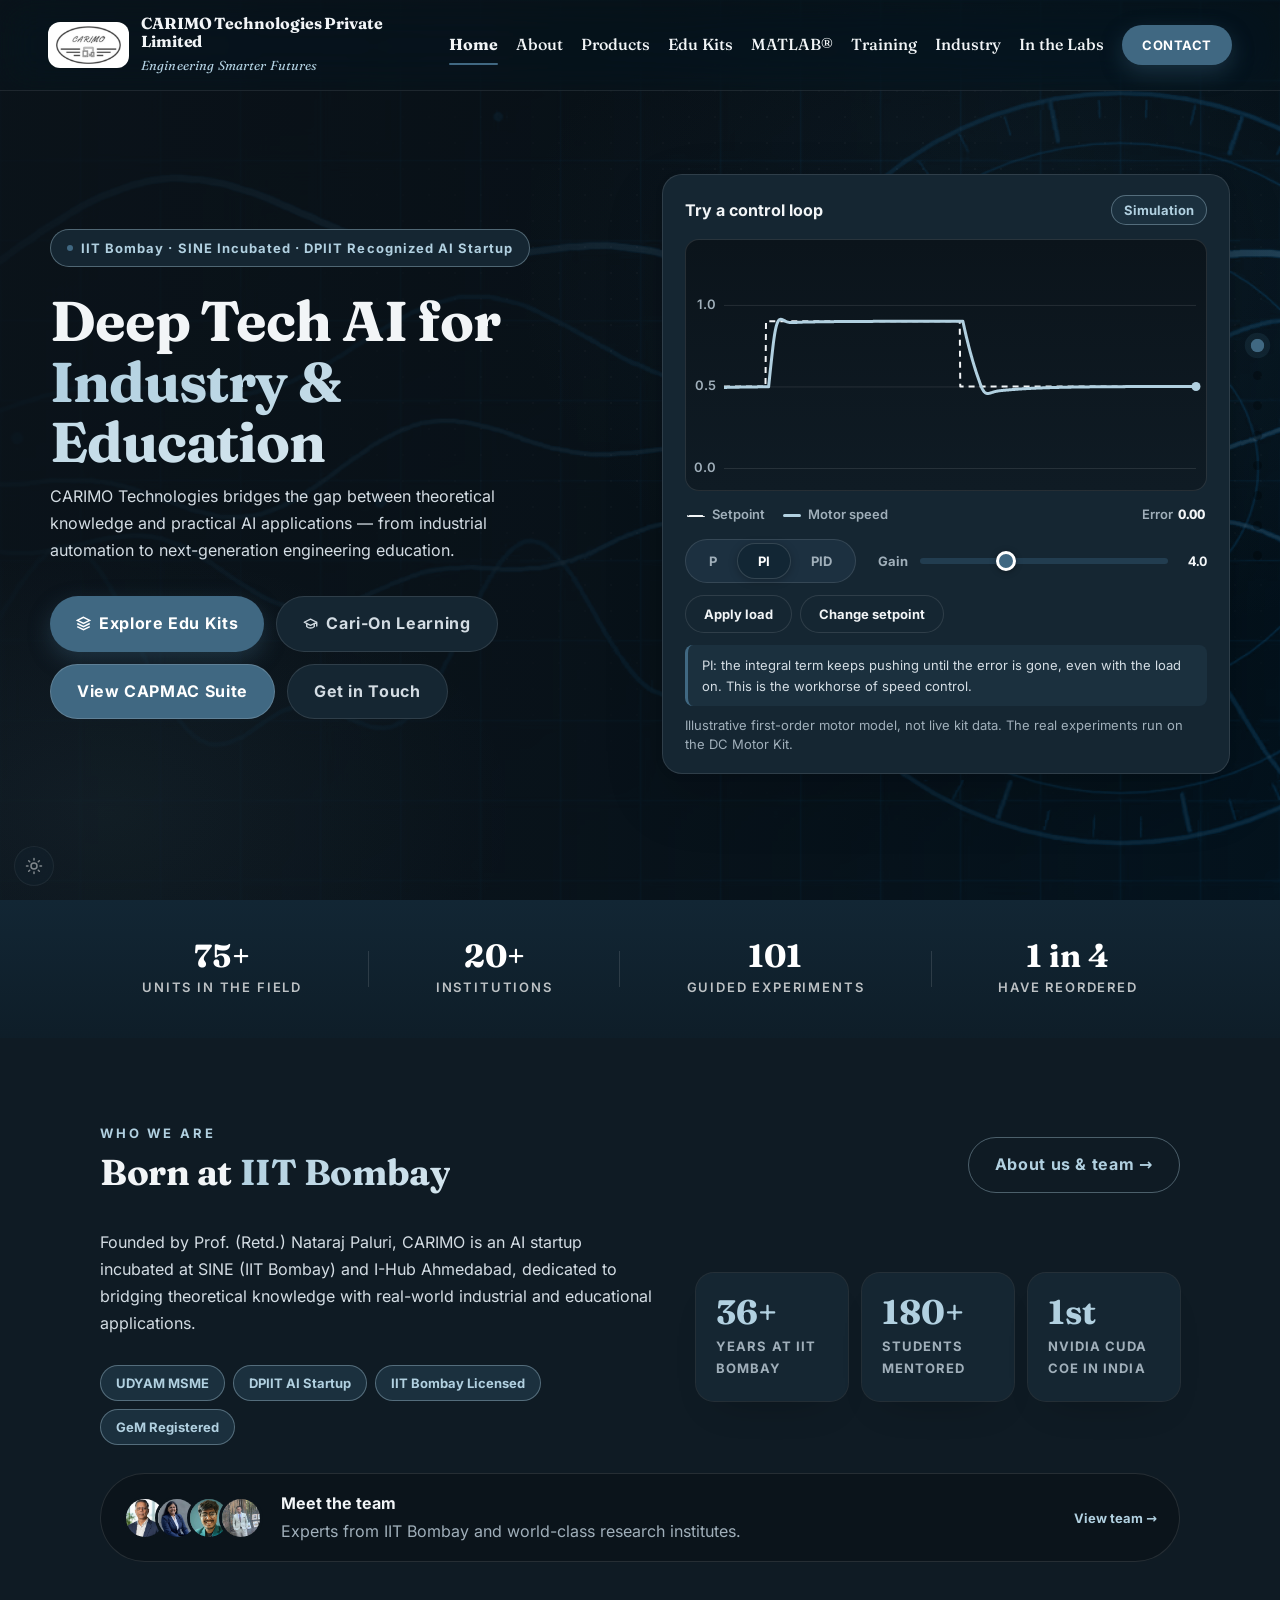
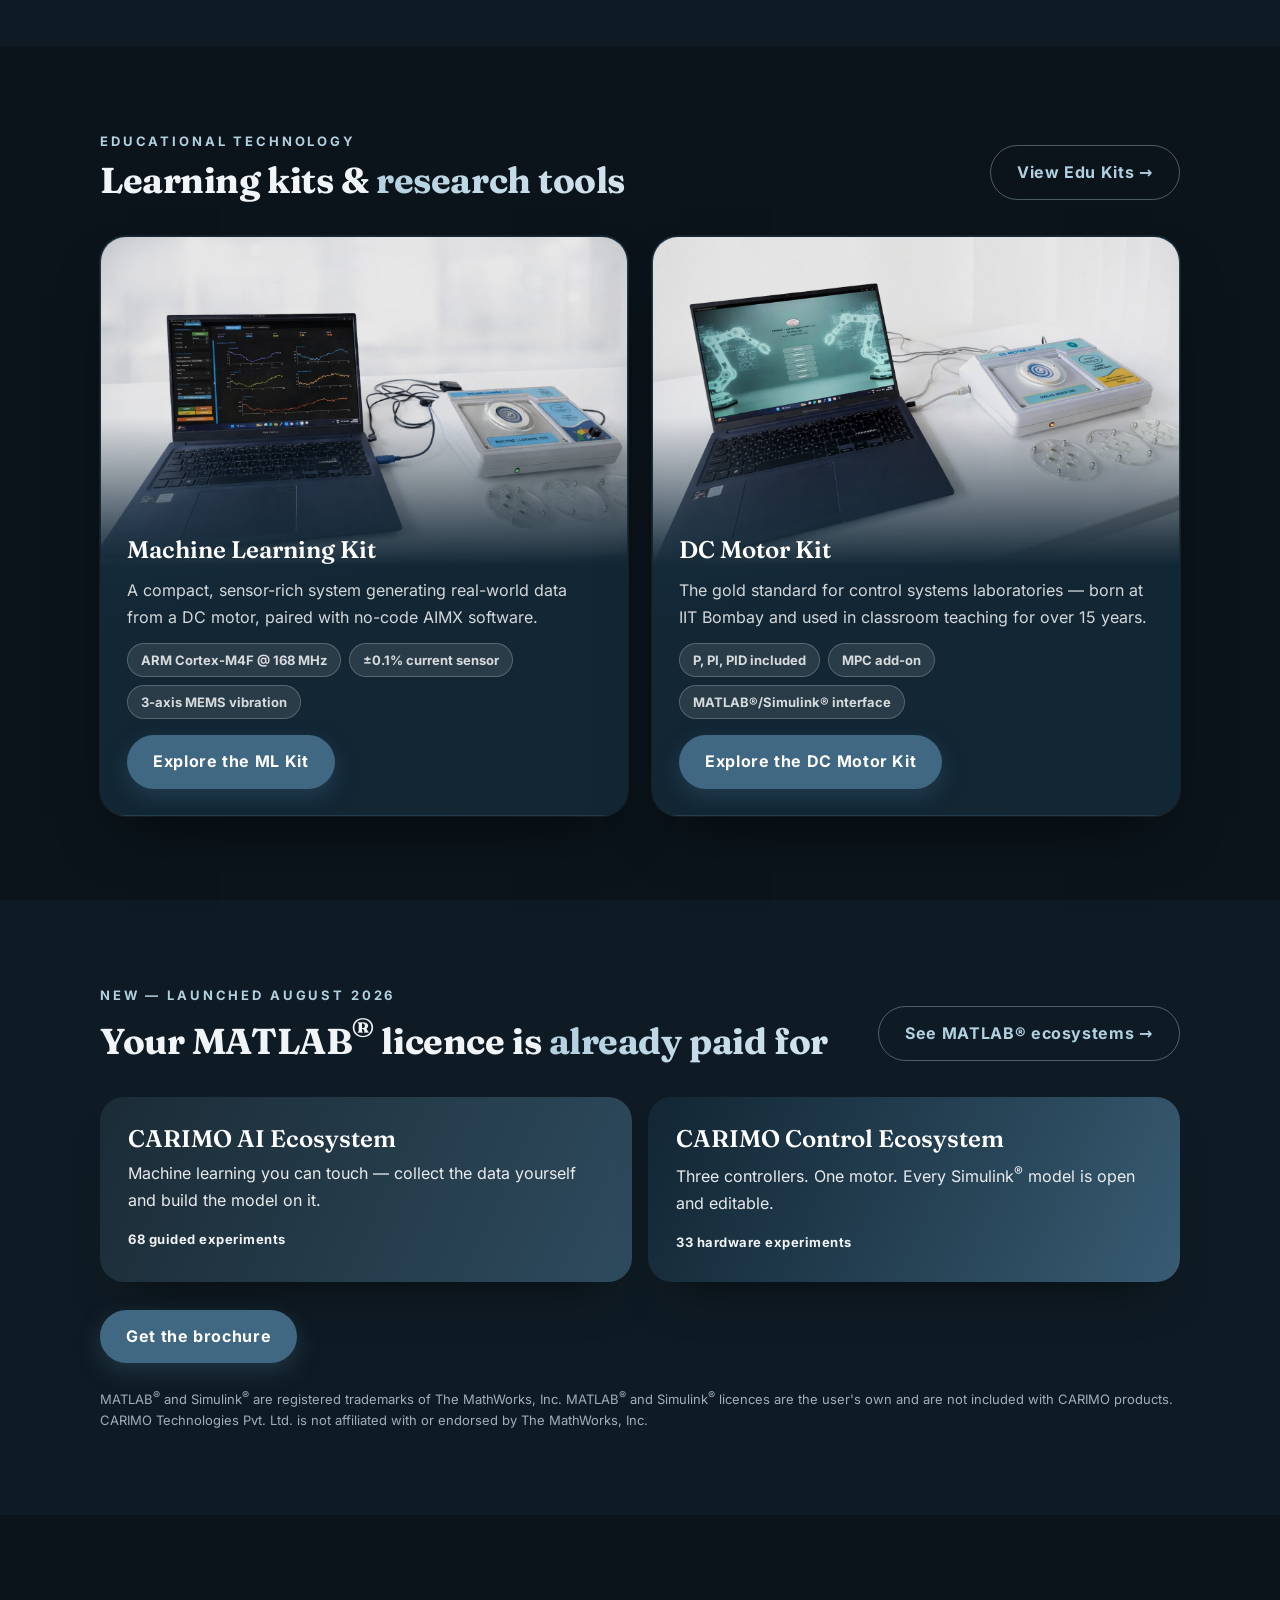
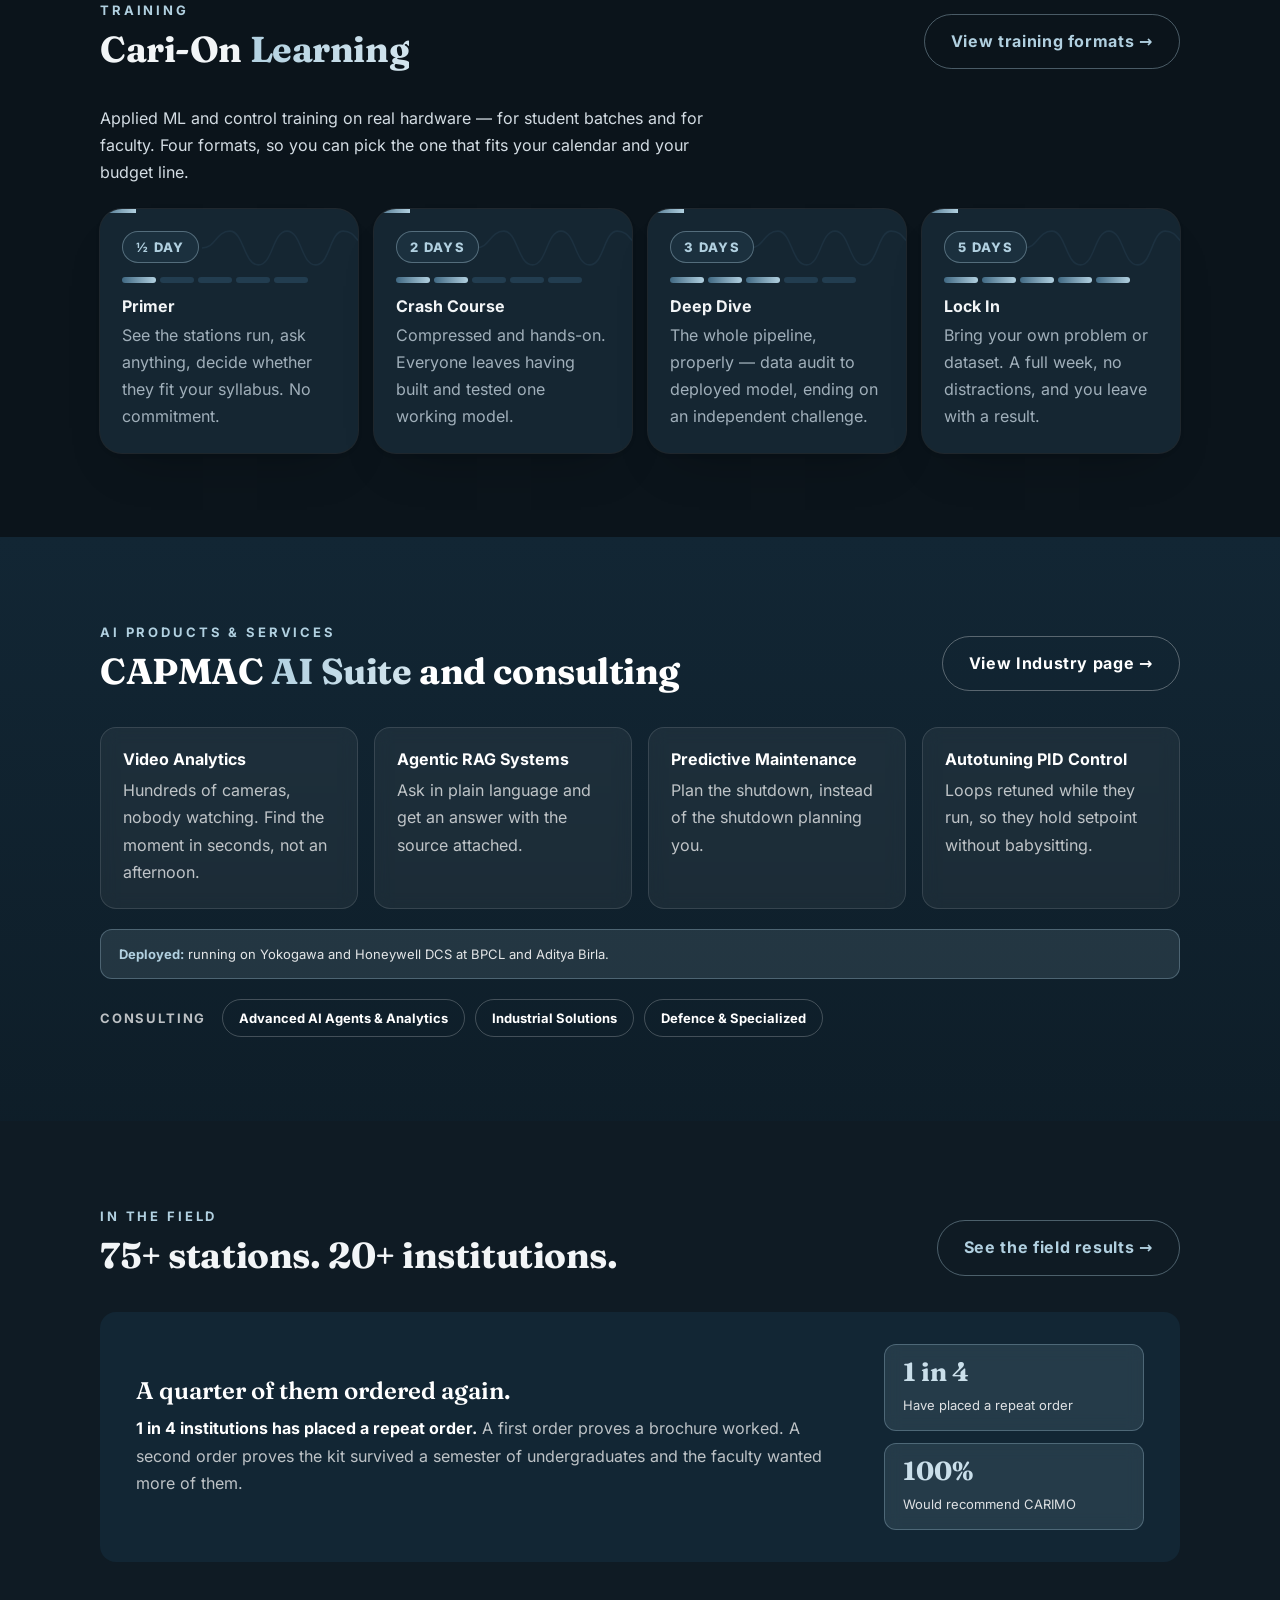
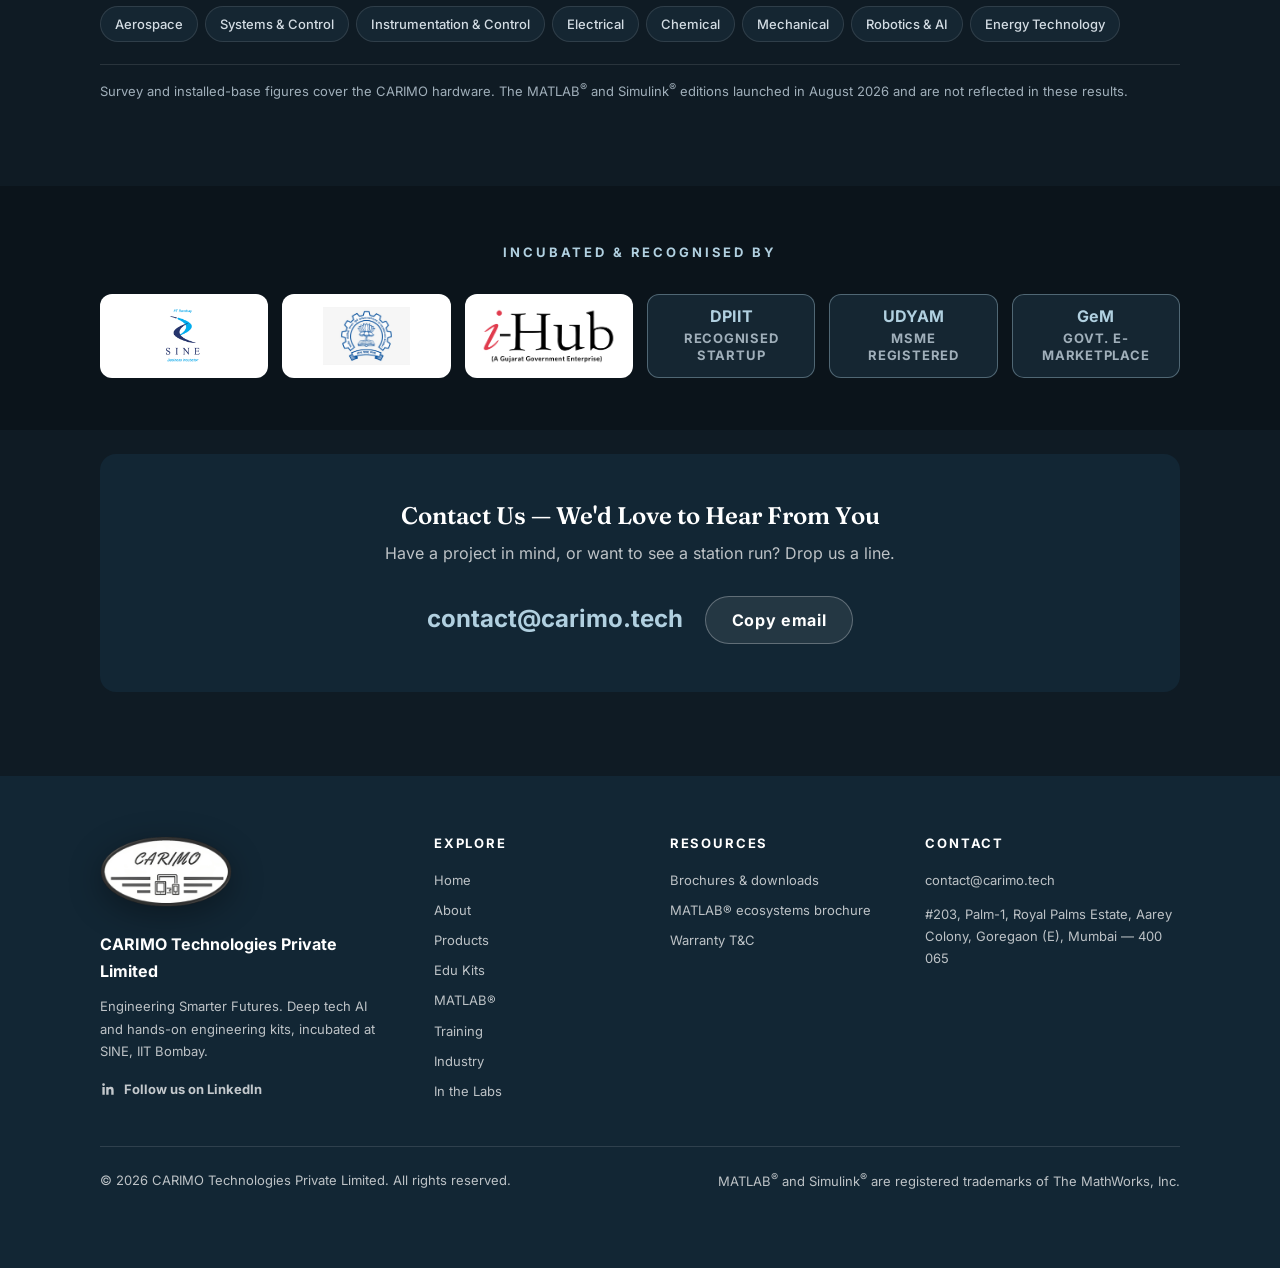
==== commit 9974cfc4: "Add files via upload" ====
--- a/index.html
+++ b/index.html
@@ -35,6 +35,7 @@
     <div class="nav-links">
         <a href="index.html" class="active" aria-current="page">Home</a>
         <a href="about.html">About</a>
+        <a href="products.html">Products</a>
         <a href="education.html">Edu Kits</a>
         <a href="matlab.html">MATLAB®</a>
         <a href="training.html">Training</a>
@@ -49,13 +50,14 @@
 <div class="mobile-menu" id="mobile-menu">
     <a href="index.html">Home</a>
     <a href="about.html">About</a>
+    <a href="products.html">Products</a>
     <a href="education.html">Edu Kits</a>
     <a href="matlab.html">MATLAB® Ecosystems</a>
     <a href="training.html">Cari-On Learning</a>
     <a href="industry.html">Industry — CAPMAC & Consulting</a>
     <a href="labs.html">In the Labs</a>
     <a href="about.html#team">Team</a>
-    <a href="about.html#contact" style="color:var(--accent-text)">Contact Us →</a>
+    <a href="about.html#contact" style="color:var(--accent)">Contact Us →</a>
 </div>
 <!-- CHROME:NAV:END -->
 
@@ -272,7 +274,7 @@
         </div>
         <nav class="foot-col" aria-label="Site pages">
             <h5>Explore</h5>
-            <a href="index.html">Home</a><a href="about.html">About</a><a href="education.html">Edu Kits</a><a href="matlab.html">MATLAB®</a><a href="training.html">Training</a><a href="industry.html">Industry</a><a href="labs.html">In the Labs</a>
+            <a href="index.html">Home</a><a href="about.html">About</a><a href="products.html">Products</a><a href="education.html">Edu Kits</a><a href="matlab.html">MATLAB®</a><a href="training.html">Training</a><a href="industry.html">Industry</a><a href="labs.html">In the Labs</a>
         </nav>
         <div class="foot-col">
             <h5>Resources</h5>
--- a/css/style.css
+++ b/css/style.css
@@ -1449,3 +1449,86 @@
 body.pager-on footer { padding-bottom: 76px; }
 @media (max-width: 480px) { .pager { padding-left: 12px; padding-right: 12px; } .pager a { padding: 0 16px; } }
 @media (prefers-reduced-motion: reduce) { .pager { transition: none; } }
+
+/* ---- Products page ---- */
+#products { padding-top: 40px; }
+.prd-group { font-family: var(--font-head); font-size: var(--fs-2); color: var(--text-bright); margin: 44px 0 18px; display: flex; flex-wrap: wrap; align-items: baseline; gap: 6px 14px; }
+.prd-group span { font-family: var(--font-body); font-size: var(--fs-3); font-weight: 600; color: var(--text-dim); }
+.prd-grid { display: grid; gap: 22px; grid-template-columns: 1fr; }
+@media (min-width: 720px) { .prd-grid-2 { grid-template-columns: repeat(2, 1fr); } .prd-grid-3 { grid-template-columns: repeat(2, 1fr); } }
+@media (min-width: 1100px) { .prd-grid-3 { grid-template-columns: repeat(3, 1fr); } }
+.prd { display: flex; flex-direction: column; background: var(--surface); border: 1px solid var(--border); border-radius: var(--radius); box-shadow: var(--shadow); overflow: hidden; transition: transform .25s, box-shadow .25s, border-color .25s; }
+.prd:hover { transform: translateY(-3px); box-shadow: var(--shadow-lg); border-color: var(--border-accent); }
+.prd-media { aspect-ratio: 3 / 2; background: color-mix(in srgb, var(--bg) 60%, #fff); display: flex; overflow: hidden; border-bottom: 1px solid var(--border); }
+.prd-media img { width: 100%; height: 100%; object-fit: cover; display: block; }
+.prd-duo img { width: 50%; object-fit: contain; padding: 14px 6px; }
+.prd-body { display: flex; flex-direction: column; gap: 10px; padding: 22px 22px 24px; flex: 1; }
+.prd-tag { align-self: flex-start; font-size: var(--fs-4); font-weight: 800; letter-spacing: .08em; text-transform: uppercase; color: var(--accent-text); background: var(--accent-tint); padding: 4px 11px; border-radius: 100px; }
+.prd h3 { font-family: var(--font-head); font-size: 22px; line-height: 1.2; color: var(--text-bright); margin: 0; }
+.prd-sub { color: var(--text-dim); font-size: var(--fs-3); line-height: 1.55; margin: 0; }
+.prd-list { list-style: none; margin: 4px 0 6px; padding: 0; display: grid; gap: 8px; }
+.prd-list li { position: relative; padding-left: 22px; font-size: var(--fs-3); line-height: 1.5; color: var(--text); }
+.prd-list li::before { content: ''; position: absolute; left: 2px; top: .55em; width: 8px; height: 8px; border-radius: 50%; background: var(--accent); }
+.prd-actions { margin-top: auto; padding-top: 12px; display: flex; flex-wrap: wrap; align-items: center; gap: 10px 12px; }
+.prd-actions .btn { min-height: 46px; display: inline-flex; align-items: center; gap: 8px; }
+.prd-actions .btn[hidden] { display: none; }
+.prd-more { font-weight: 700; font-size: var(--fs-3); color: var(--accent-text); min-height: 44px; display: inline-flex; align-items: center; }
+.prd-more:hover { text-decoration: underline; }
+.prd-note { margin: 36px 0 0; font-size: var(--fs-4); line-height: 1.6; color: var(--text-dim); max-width: 860px; }
+.prd-mail { color: var(--accent-text); font-weight: 700; word-break: break-word; }
+@media (max-width: 480px) { .prd-body { padding: 18px 18px 20px; } .prd-actions .btn { flex: 1 1 100%; justify-content: center; } }
+@media (prefers-reduced-motion: reduce) { .prd, .prd:hover { transition: none; transform: none; } }
+
+/* ---- Products: kit photo gallery and enlargeable posters ---- */
+.prd-media.prd-gal { display: block; aspect-ratio: auto; background: #fff; }
+.prd-stage { aspect-ratio: 3 / 2; background: #fff; display: flex; }
+.prd-media.prd-gal .prd-stage img { width: 100%; height: 100%; object-fit: contain; padding: 0; filter: none; }
+.prd-thumbs { display: grid; grid-template-columns: repeat(3, 1fr); gap: 8px; padding: 8px 12px 12px; background: #fff; }
+.prd-th { border: 2px solid #D5DBE4; border-radius: 10px; background: #fff; padding: 0; cursor: pointer; overflow: hidden; aspect-ratio: 3 / 2; min-height: 44px; transition: border-color .2s, box-shadow .2s; }
+.prd-th img { width: 100%; height: 100%; object-fit: contain; display: block; }
+.prd-th:hover { border-color: var(--accent-light); }
+.prd-th.on { border-color: var(--accent); box-shadow: 0 0 0 2px color-mix(in srgb, var(--accent) 25%, transparent); }
+.prd-th:focus-visible { outline: 3px solid var(--accent-light); outline-offset: 2px; }
+.prd-zoom { position: relative; display: block; cursor: zoom-in; }
+.prd-zoom:focus-visible { outline: 3px solid var(--accent-light); outline-offset: -3px; }
+.prd-zoom-tag { position: absolute; right: 10px; bottom: 10px; background: rgba(13,31,60,.82); color: #fff; font-size: var(--fs-4); font-weight: 700; padding: 5px 12px; border-radius: 100px; pointer-events: none; }
+html[data-theme="dark"] .prd-media.prd-gal .prd-stage img { filter: none; }
+
+/* ---- Products: build-your-own-package guide ---- */
+#build { scroll-margin-top: 96px; }
+.pkg-wrap { margin-top: 64px; }
+.pkg { counter-reset: pkg; max-width: 920px; background: var(--surface); border: 1px solid var(--border); border-radius: var(--radius); box-shadow: var(--shadow); padding: 26px 26px 24px; display: grid; gap: 22px; }
+.pkg fieldset { border: 0; margin: 0; padding: 0; min-width: 0; }
+.pkg-step[hidden] { display: none; }
+.pkg legend { padding: 0; margin-bottom: 12px; font-family: var(--font-head); font-size: 20px; color: var(--text-bright); display: flex; align-items: center; gap: 10px; }
+.pkg-step:not([hidden]) legend::before { counter-increment: pkg; content: counter(pkg); display: inline-grid; place-items: center; width: 28px; height: 28px; border-radius: 50%; background: var(--accent); color: #fff; font-family: var(--font-body); font-size: 14px; font-weight: 800; flex: none; }
+.pkg-kits, .pkg-opts { display: grid; gap: 10px; grid-template-columns: 1fr; }
+@media (min-width: 640px) { .pkg-kits, .pkg-opts { grid-template-columns: repeat(2, 1fr); } }
+.pkg-kit, .pkg-opt { display: flex; gap: 12px; align-items: flex-start; padding: 14px 16px; border: 1.5px solid var(--border); border-radius: 12px; cursor: pointer; background: var(--bg-soft2, var(--surface)); min-height: 56px; transition: border-color .2s, background .2s; }
+.pkg-kit:hover, .pkg-opt:hover { border-color: var(--border-accent); }
+.pkg-kit:has(input:checked), .pkg-opt:has(input:checked) { border-color: var(--accent); background: var(--accent-tint2); }
+.pkg-kit:has(input:focus-visible), .pkg-opt:has(input:focus-visible) { outline: 3px solid var(--accent-light); outline-offset: 2px; }
+.pkg input[type=radio], .pkg input[type=checkbox] { width: 20px; height: 20px; margin: 2px 0 0; accent-color: var(--accent); flex: none; }
+.pkg-kit > span, .pkg-opt-t { display: flex; flex-wrap: wrap; align-items: center; gap: 4px 8px; min-width: 0; }
+.pkg strong { color: var(--text-bright); font-size: var(--fs-3); }
+.pkg small { display: block; flex-basis: 100%; color: var(--text-dim); font-size: var(--fs-4); line-height: 1.5; }
+.pkg-opt[data-locked] { cursor: default; }
+.pkg-tag { font-style: normal; font-size: 12px; font-weight: 800; letter-spacing: .04em; padding: 2px 9px; border-radius: 100px; background: var(--accent-tint); color: var(--accent-text); }
+.pkg-ml { background: color-mix(in srgb, var(--navy-light) 14%, var(--surface)); color: var(--text-bright); }
+.pkg-inc { font-size: 12px; font-weight: 800; padding: 2px 9px; border-radius: 100px; background: var(--accent); color: #fff; }
+.pkg-inc[hidden] { display: none; }
+.pkg-quick { display: flex; flex-wrap: wrap; align-items: center; gap: 8px 10px; font-size: var(--fs-4); font-weight: 700; color: var(--text-dim); }
+.pkg-chip { min-height: 40px; padding: 0 16px; border-radius: 100px; border: 1.5px solid var(--border-accent); background: transparent; color: var(--accent-text); font: inherit; font-weight: 700; cursor: pointer; }
+.pkg-chip:hover { background: var(--accent-tint2); }
+.pkg-chip:focus-visible, .pkg-qty button:focus-visible, .pkg-qty input:focus-visible { outline: 3px solid var(--accent-light); outline-offset: 2px; }
+.pkg-qty { display: inline-flex; align-items: stretch; border: 1.5px solid var(--border-accent); border-radius: 12px; overflow: hidden; }
+.pkg-qty button { width: 48px; min-height: 48px; border: 0; background: var(--accent-tint2); color: var(--accent-text); font-size: 22px; font-weight: 700; cursor: pointer; }
+.pkg-qty input { width: 72px; text-align: center; border: 0; background: var(--surface); color: var(--text-bright); font: inherit; font-size: 18px; font-weight: 700; -moz-appearance: textfield; }
+.pkg-qty input::-webkit-outer-spin-button, .pkg-qty input::-webkit-inner-spin-button { -webkit-appearance: none; margin: 0; }
+.pkg-sum { border: 1.5px dashed var(--border-accent); border-radius: 12px; padding: 16px 18px; background: var(--accent-tint2); }
+.pkg-sum h3 { margin: 0 0 8px; font-family: var(--font-head); font-size: 18px; color: var(--text-bright); }
+.pkg-sum ul { margin: 0; padding-left: 20px; display: grid; gap: 4px; color: var(--text); font-size: var(--fs-3); line-height: 1.5; }
+.pkg-actions { display: flex; flex-wrap: wrap; gap: 10px 12px; }
+.pkg-actions .btn { min-height: 48px; display: inline-flex; align-items: center; justify-content: center; }
+.pkg-note { margin: 0; font-size: var(--fs-4); line-height: 1.6; color: var(--text-dim); }
+@media (max-width: 480px) { .pkg { padding: 20px 16px; } .pkg-actions .btn { flex: 1 1 100%; } }
